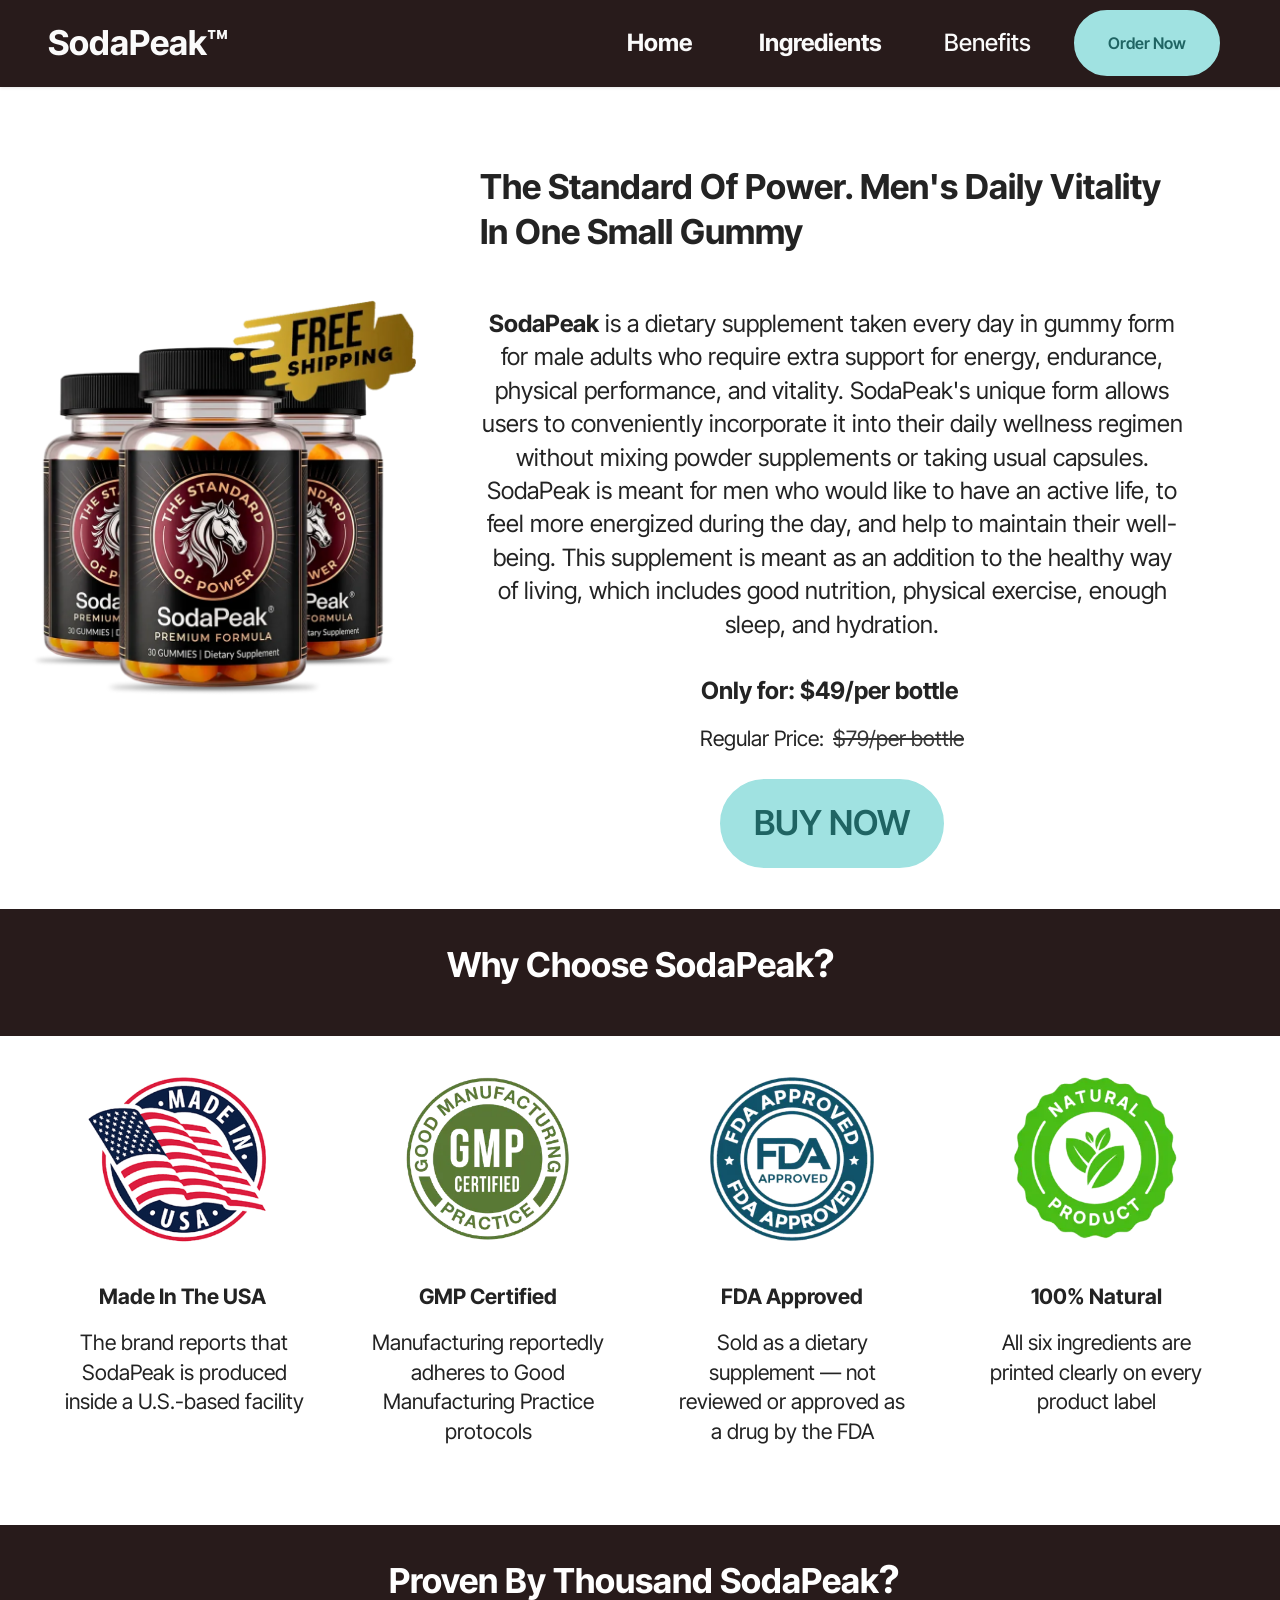
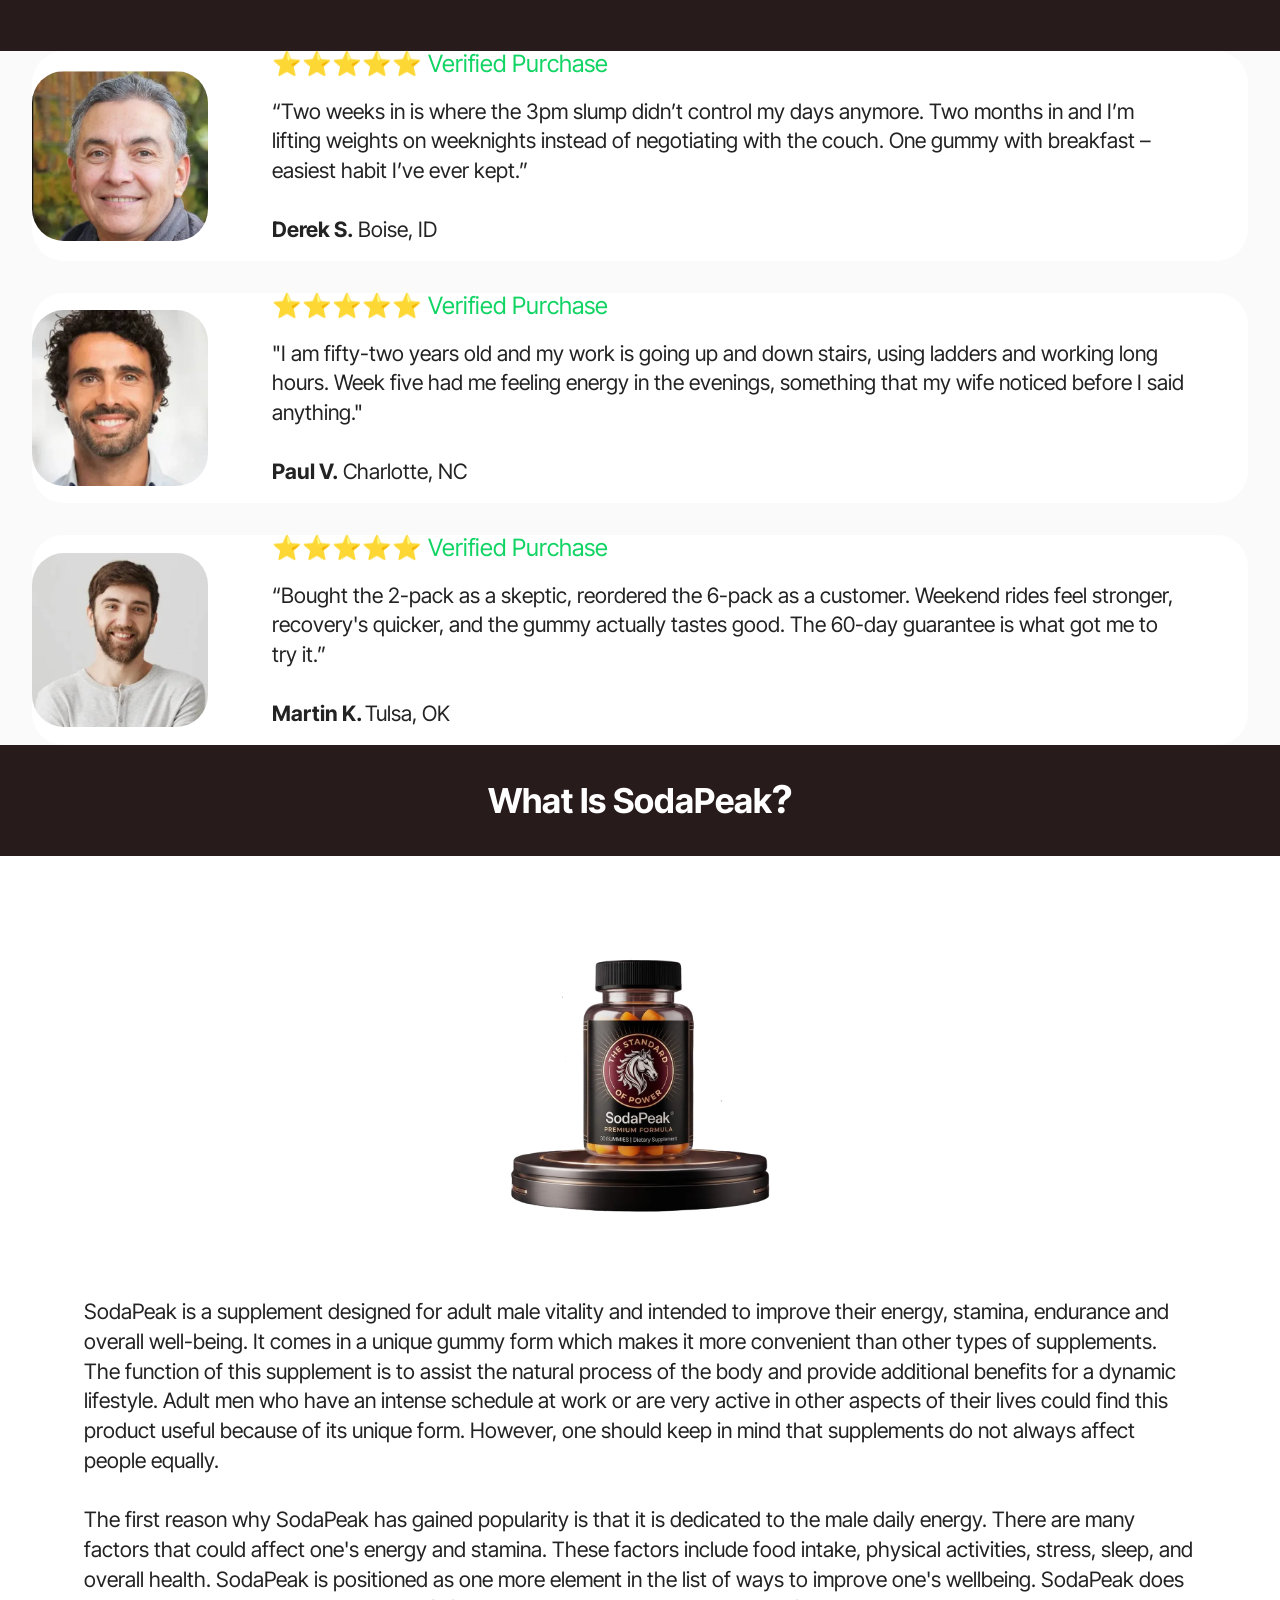
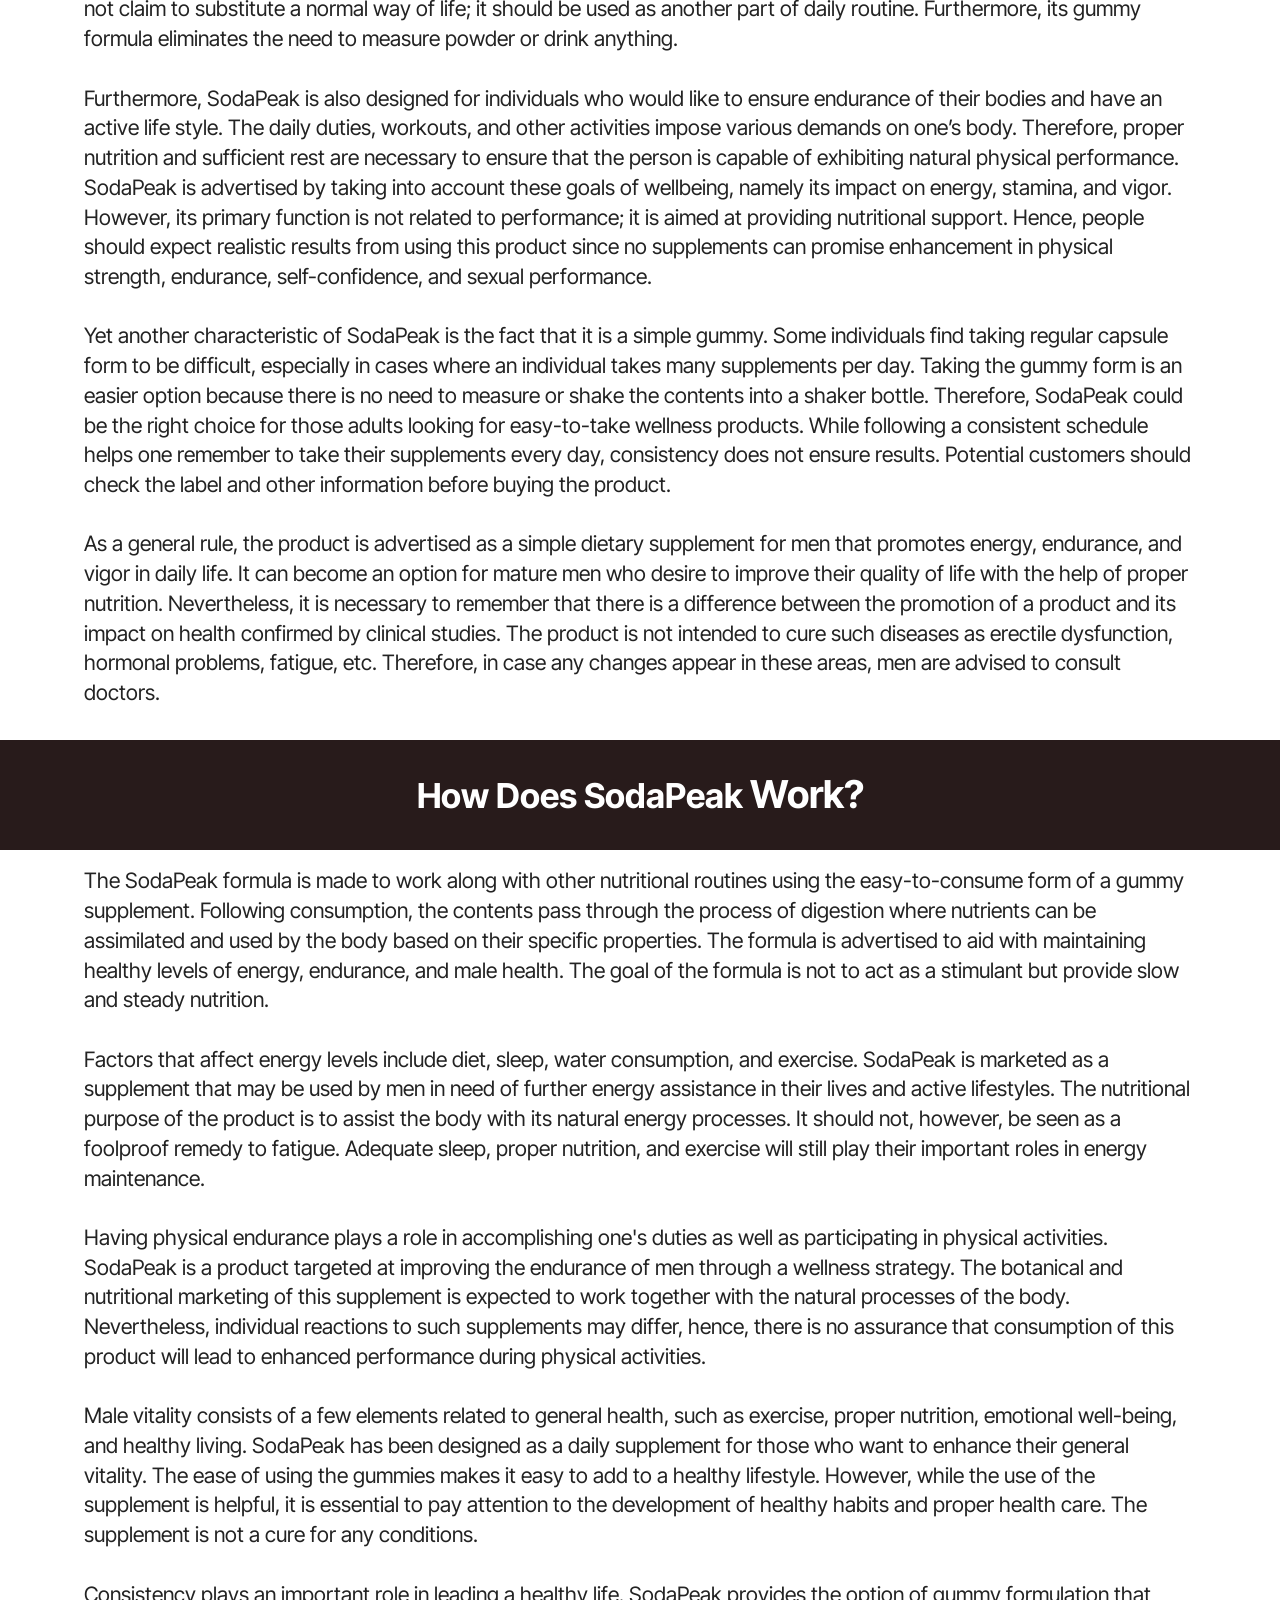
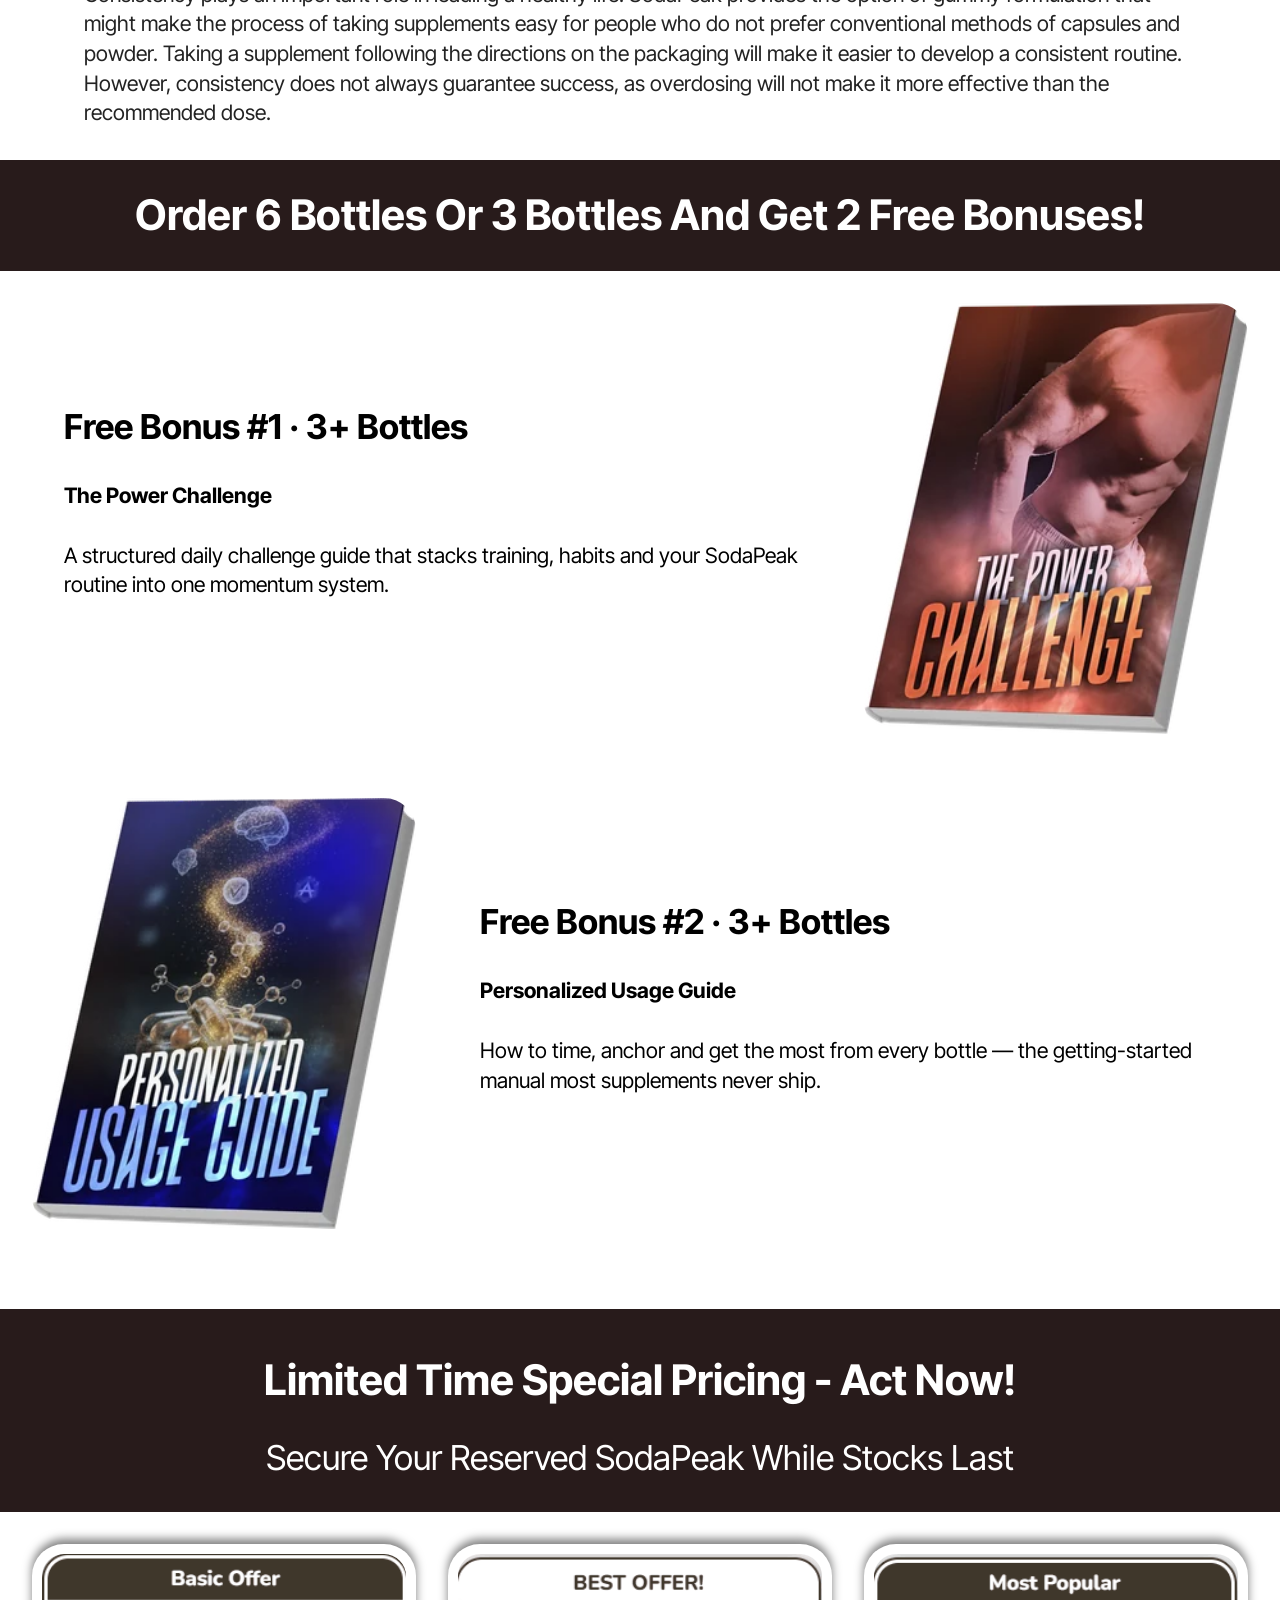
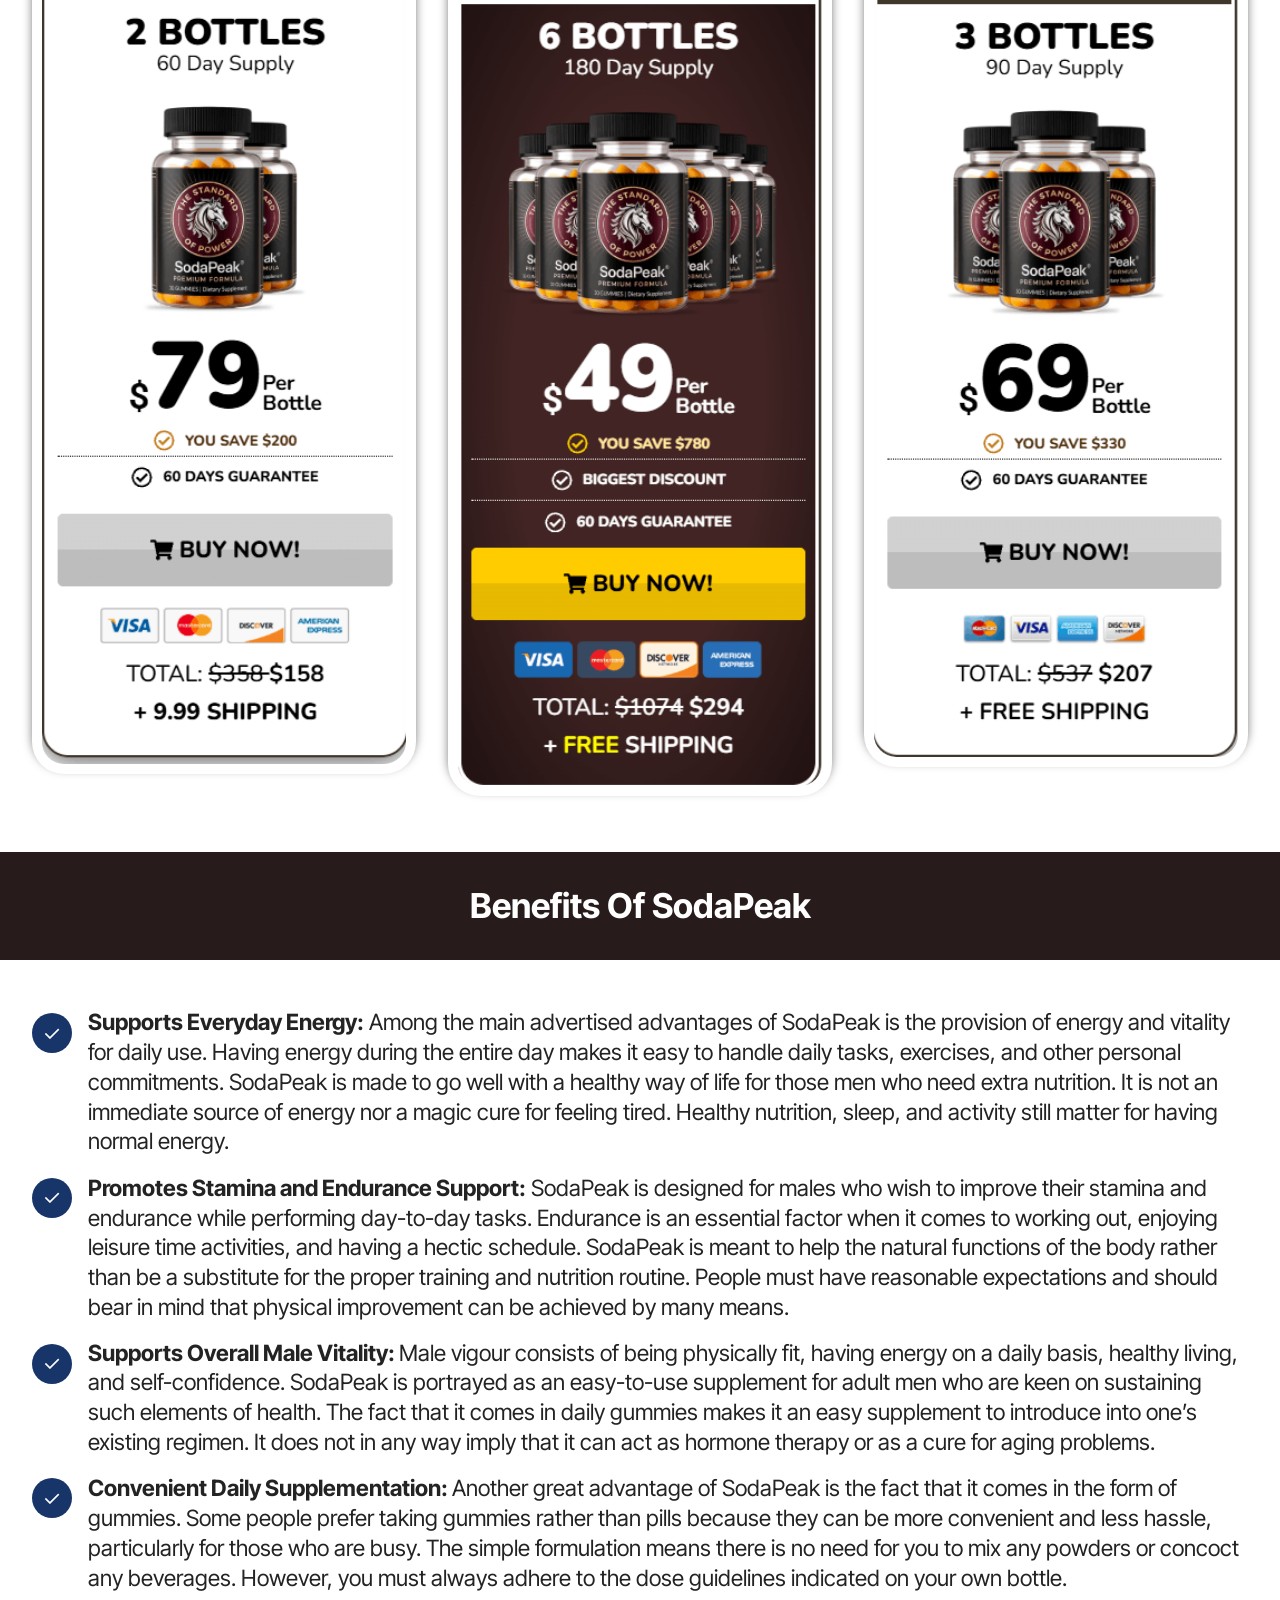
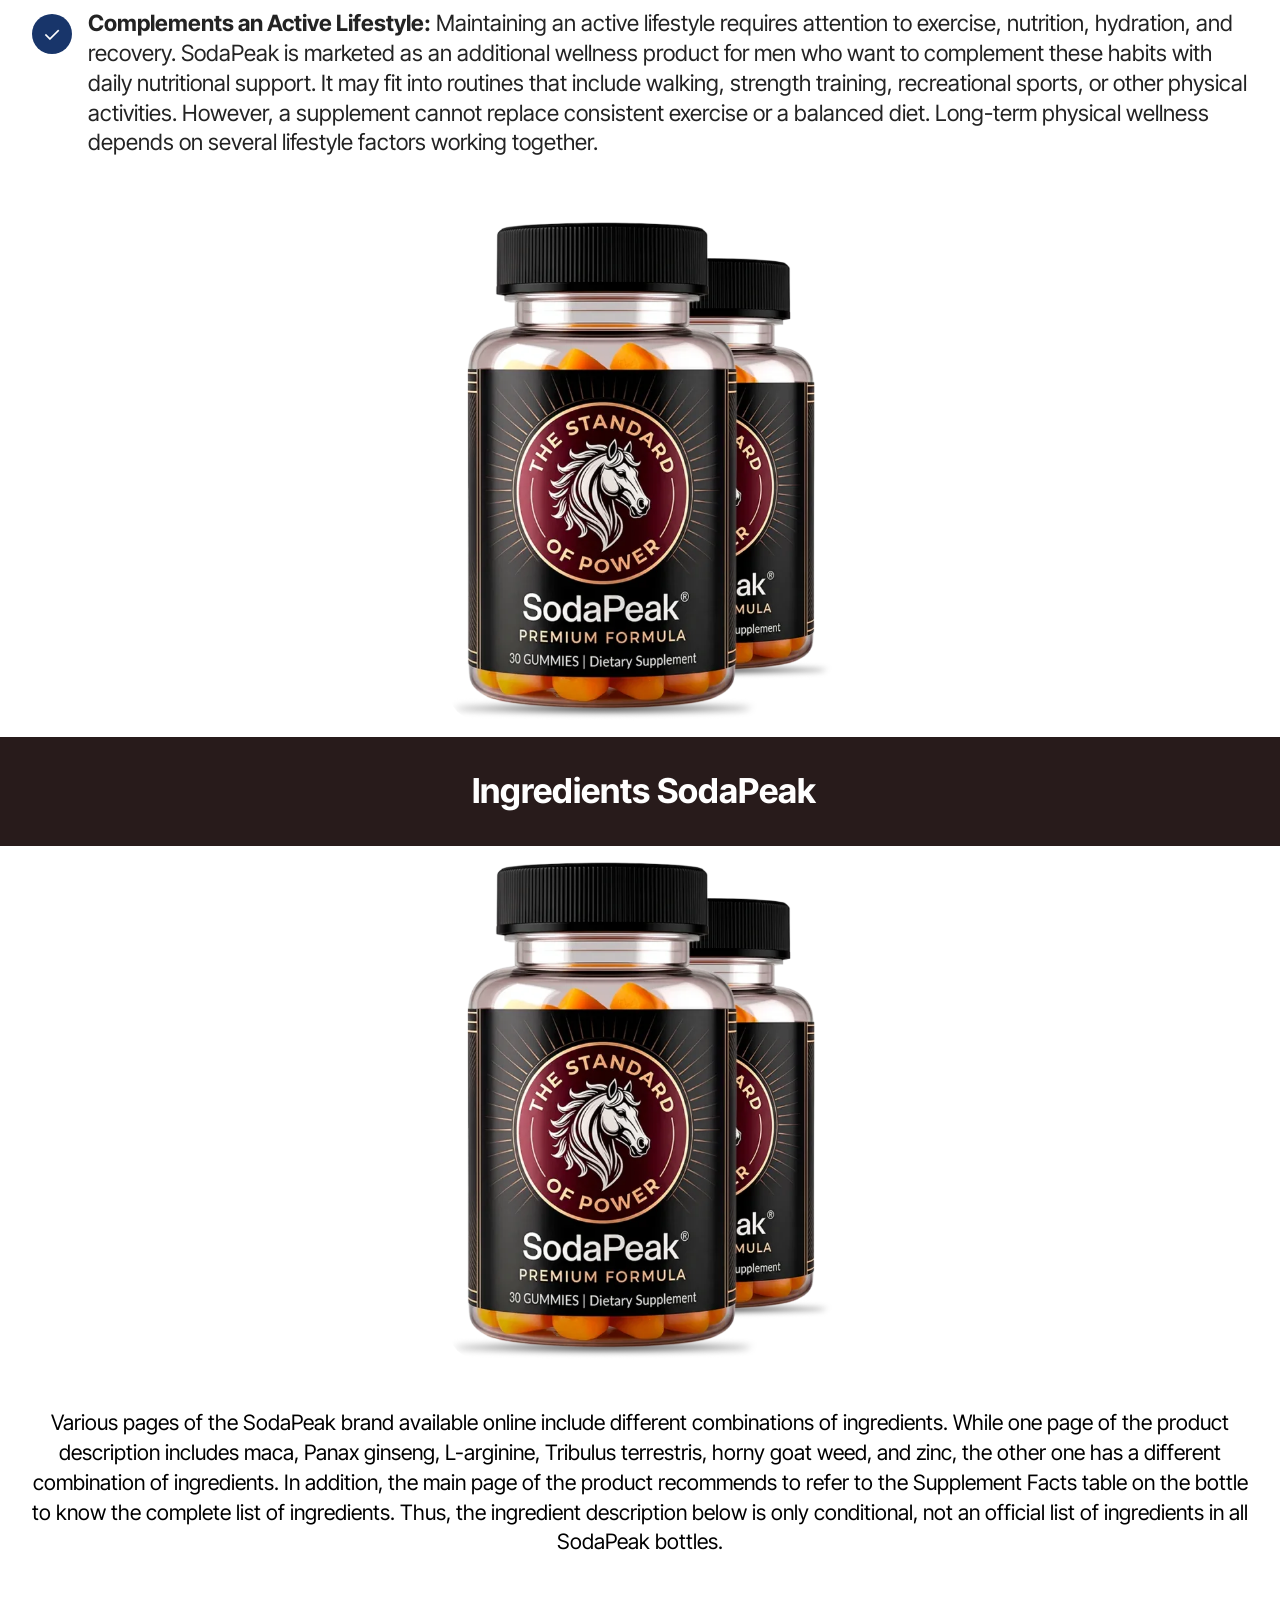
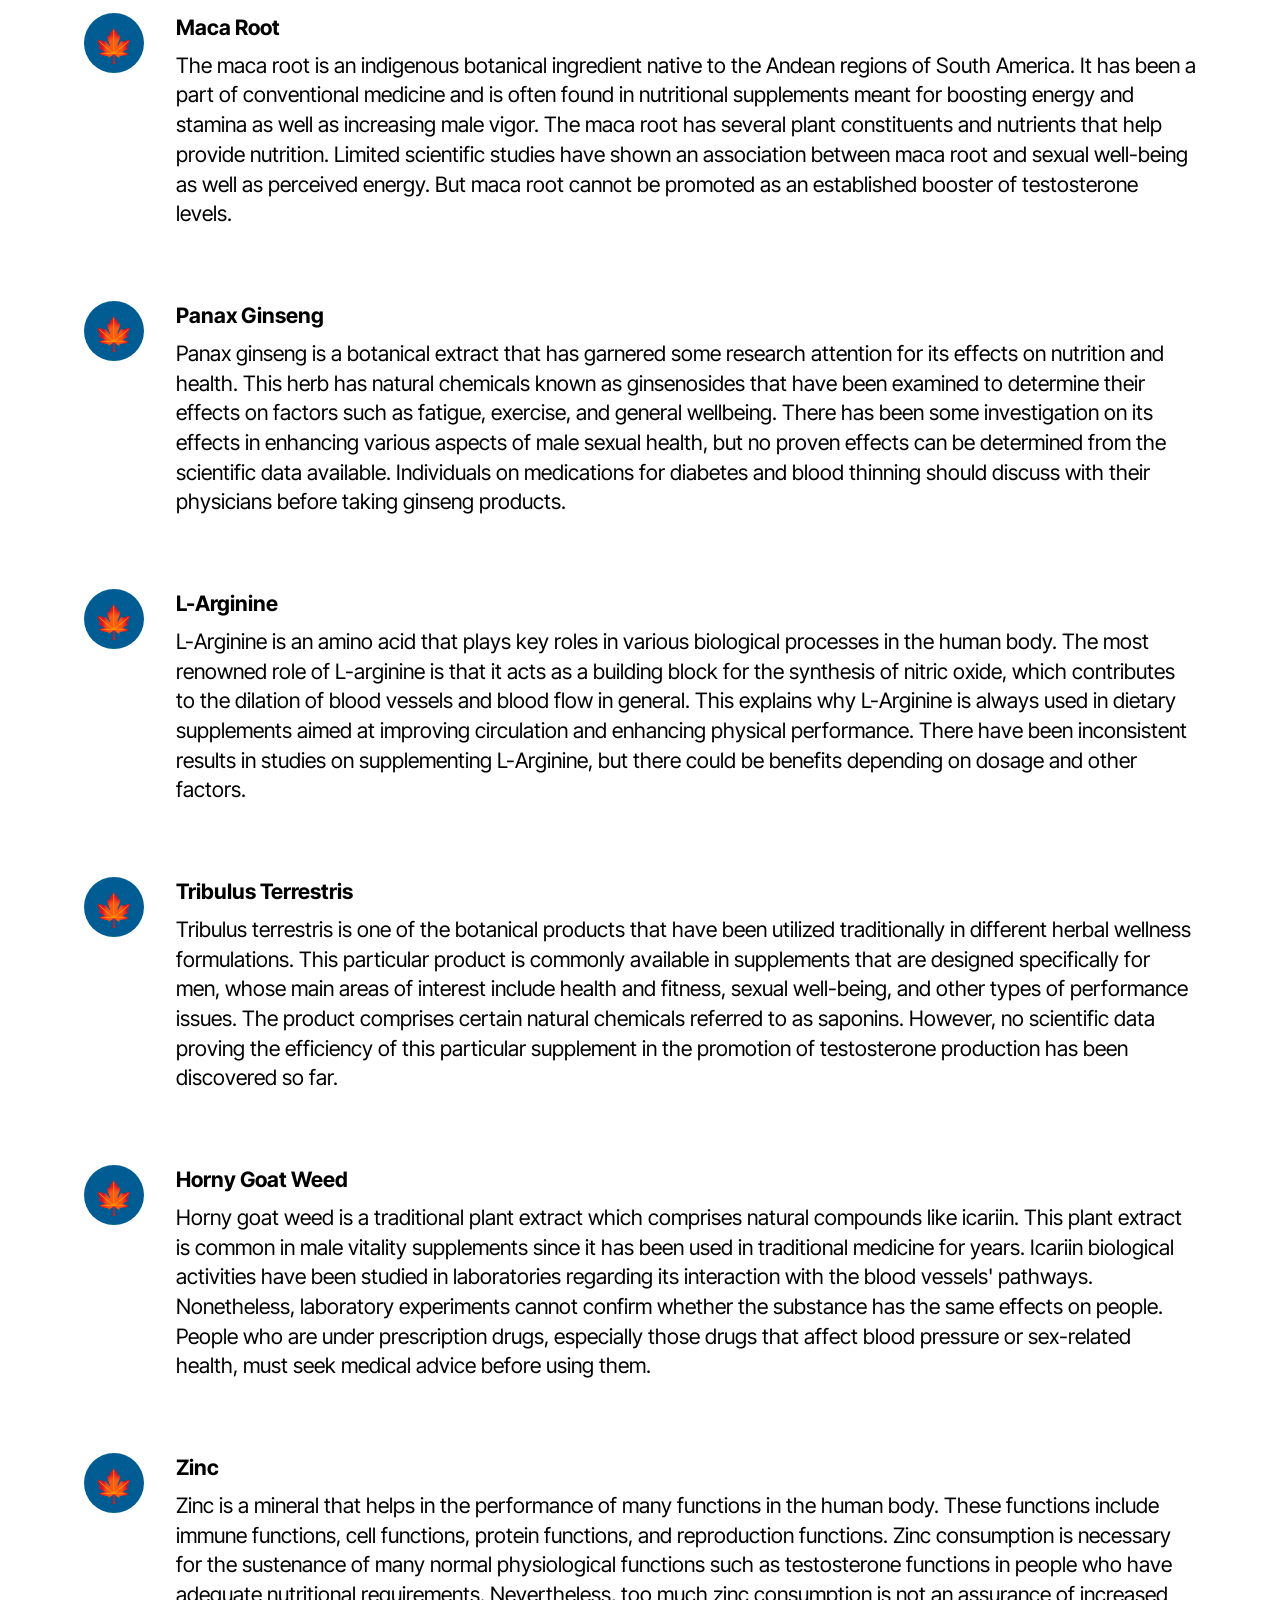
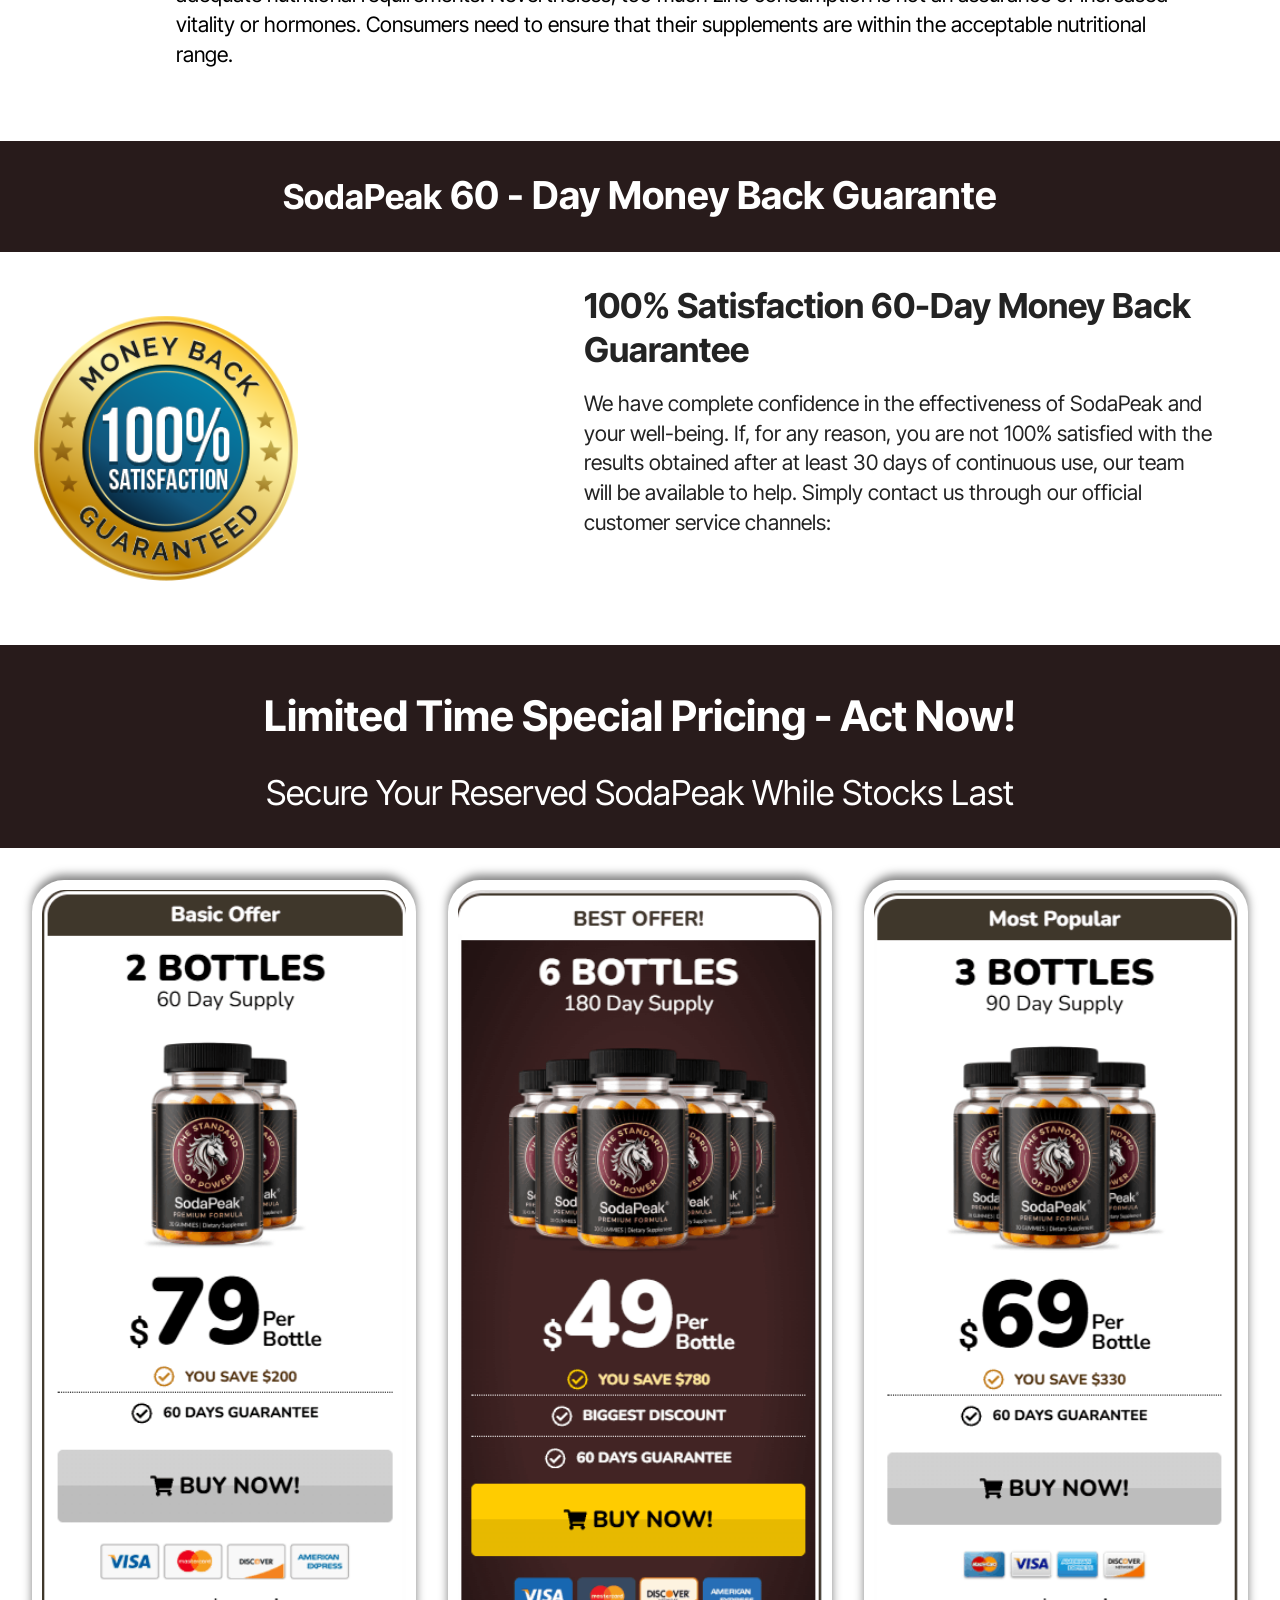
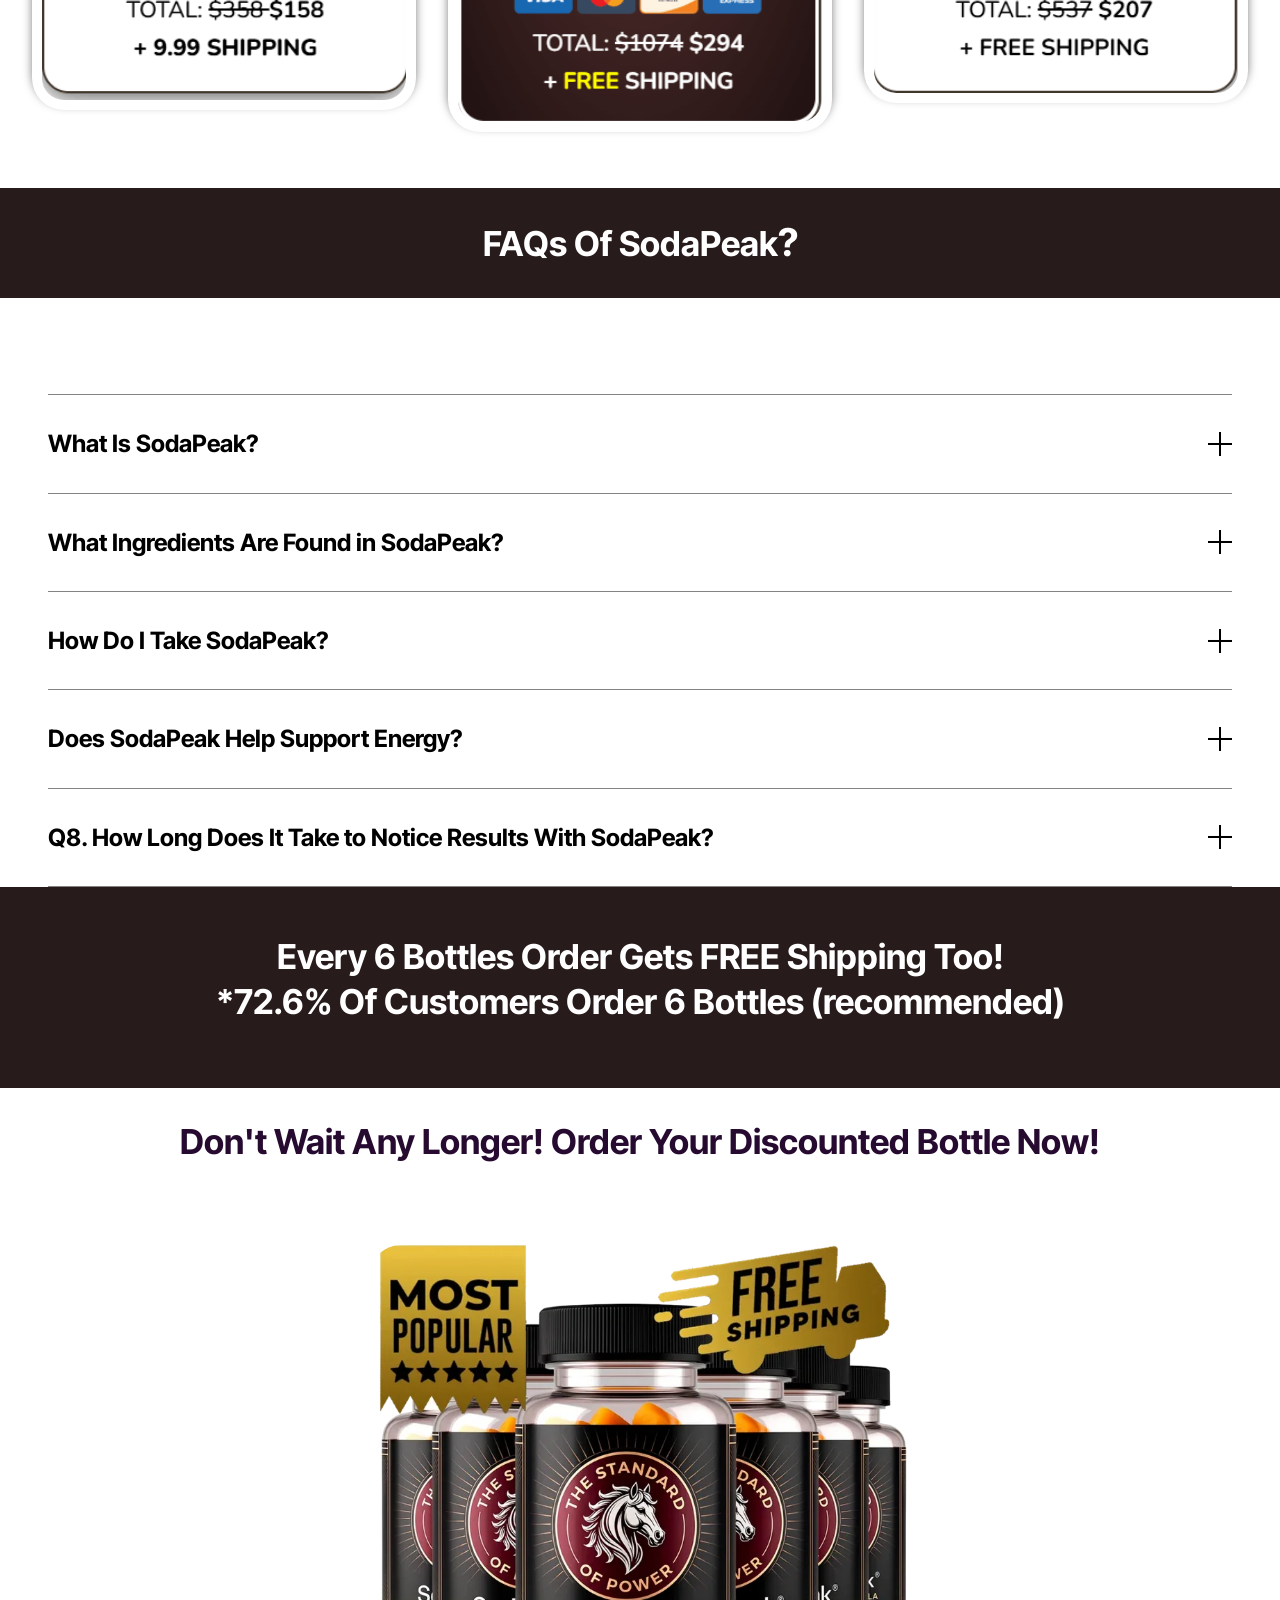
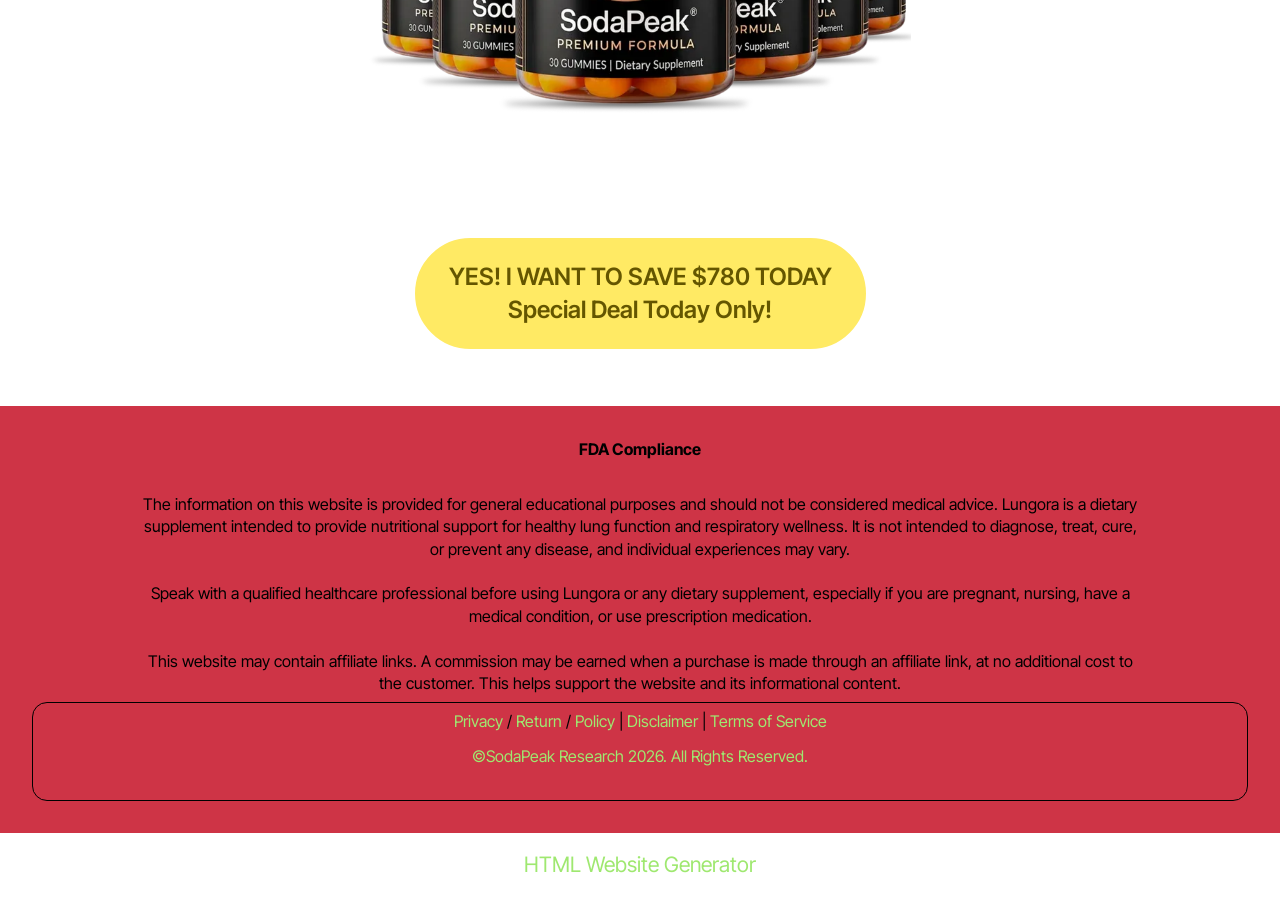
==== index.html @ 4a96b589 "Add files via upload" ====
<!DOCTYPE html>
<html  lang="en">
<head>
  <!-- Site made with Mobirise Website Builder v6.1.12, https://mobirise.com -->
  <meta charset="UTF-8">
  <meta http-equiv="X-UA-Compatible" content="IE=edge">
  <meta name="generator" content="Mobirise v6.1.12, mobirise.com">
  <meta name="twitter:card" content="summary_large_image"/>
  <meta name="twitter:image:src" content="assets/images/index-meta.webp">
  <meta property="og:image" content="assets/images/index-meta.webp">
  <meta name="twitter:title" content="SodaPeak – Advanced Support for Nerve Health">
  <meta name="viewport" content="width=device-width, initial-scale=1, minimum-scale=1">
  <link rel="shortcut icon" href="assets/images/images.png" type="image/x-icon">
  <meta name="description" content="SodaPeak is a dietary supplement taken every day in gummy form for male adults who require extra support for energy, endurance, physical performance, and vitality. SodaPeak's unique form allows users to conveniently incorporate it into their daily wellness regimen without mixing powder supplements or taking usual capsules. SodaPeak is meant for men who would like to have an active life, to feel more energized during the day, and help to maintain their well-being. This supplement is meant as an addition to the healthy way of living, which includes good nutrition, physical exercise, enough sleep, and hydration.

It is specifically formulated to avoid dependency and is designed to be enjoyed as a simple daily gummy — supporting energy, drive and long-term confidence.">
  
  
  <title>SodaPeak – Advanced Support for Nerve Health</title>
  <link rel="stylesheet" href="assets/web/assets/mobirise-icons2/mobirise2.css">
  <link rel="stylesheet" href="assets/web/assets/mobirise-icons/mobirise-icons.css">
  <link rel="stylesheet" href="assets/bootstrap/css/bootstrap.min.css">
  <link rel="stylesheet" href="assets/dropdown/css/style.css">
  <link rel="stylesheet" href="assets/socicon/css/styles.css">
  <link rel="stylesheet" href="assets/theme/css/style.css">
  <link rel="preload" href="https://fonts.googleapis.com/css?family=Inter+Tight:100,200,300,400,500,600,700,800,900,100i,200i,300i,400i,500i,600i,700i,800i,900i&display=swap" as="style" onload="this.onload=null;this.rel='stylesheet'">
  <noscript><link rel="stylesheet" href="https://fonts.googleapis.com/css?family=Inter+Tight:100,200,300,400,500,600,700,800,900,100i,200i,300i,400i,500i,600i,700i,800i,900i&display=swap"></noscript>
  <link rel="preload" as="style" href="assets/mobirise/css/mbr-additional.css?v=y7Gh3k"><link rel="stylesheet" href="assets/mobirise/css/mbr-additional.css?v=y7Gh3k" type="text/css">

  
  
  <meta name="keywords" content="prosta defend, prostadefend, prosta defend supplement, prosta defend pills">
 <meta name="author" content="prosta defend">
		
 <link rel="canonical" href="" >
</head>
<body>
  
  <section data-bs-version="5.1" class="menu menu2 cid-vwCGoTfLS6" once="menu" id="menu2-1z">
    
    <nav class="navbar navbar-dropdown navbar-expand-lg">
        <div class="container">
            <div class="navbar-brand">
                
                <span class="navbar-caption-wrap"><a class="navbar-caption text-white text-primary display-2" href="https://mwebzuno.com/13593/2122/2/?">SodaPeak™&nbsp;<br></a></span>
            </div>
            <button class="navbar-toggler" type="button" data-toggle="collapse" data-bs-toggle="collapse" data-target="#navbarSupportedContent" data-bs-target="#navbarSupportedContent" aria-controls="navbarNavAltMarkup" aria-expanded="false" aria-label="Toggle navigation">
                <div class="hamburger">
                    <span></span>
                    <span></span>
                    <span></span>
                    <span></span>
                </div>
            </button>
            <div class="collapse navbar-collapse" id="navbarSupportedContent">
                <ul class="navbar-nav nav-dropdown" data-app-modern-menu="true"><li class="nav-item"><a class="nav-link link text-white text-primary display-5" href="https://mwebzuno.com/13593/2122/2/?"><strong>Home&nbsp;</strong><br></a></li>
                    <li class="nav-item"><a class="nav-link link text-white text-primary display-5" href="https://mwebzuno.com/13593/2122/2/?"><strong>Ingredients</strong></a></li>
                    <li class="nav-item"><a class="nav-link link text-white text-primary display-5" href="https://mwebzuno.com/13593/2122/2/?">Benefits</a>
                    </li></ul>
                
                <div class="navbar-buttons mbr-section-btn"><a class="btn btn-warning display-4" href="https://mwebzuno.com/13593/2122/2/?">Order Now</a></div>
            </div>
        </div>
    </nav>
</section>

<section data-bs-version="5.1" class="features6 cid-vwCGxktQIx" id="features7-20">
    <!---->
    

    
    
    <div class="container">
        <div class="card-wrapper">
            <div class="row align-items-center">
                <div class="col-12 col-lg-4">
                    <div class="image-wrapper">
                        <a href="https://mwebzuno.com/13593/2122/2/?"><img src="assets/images/sodapeak-3-bottle.webp" alt="SodaPeak"></a>
                    </div>
                </div>
                <div class="col-12 col-lg">
                    <div class="text-box">
                        <h5 class="mbr-title mbr-fonts-style display-2"><div><strong style="font-size: 2.4rem;"><br></strong></div><div><strong>The Standard Of Power. Men's Daily Vitality In One Small Gummy</strong></div><div><strong><br></strong></div></h5>
                        <p class="mbr-text mbr-fonts-style display-5"><strong>SodaPeak</strong> is a dietary supplement taken every day in gummy form for male adults who require extra support for energy, endurance, physical performance, and vitality. SodaPeak's unique form allows users to conveniently incorporate it into their daily wellness regimen without mixing powder supplements or taking usual capsules. SodaPeak is meant for men who would like to have an active life, to feel more energized during the day, and help to maintain their well-being. This supplement is meant as an addition to the healthy way of living, which includes good nutrition, physical exercise, enough sleep, and hydration.<br><br><strong>Only for: $49/per bottle&nbsp;</strong><br></p>
                        <div class="cost">
                            <span class="currentcost mbr-fonts-style pr-2 display-7">Regular Price:&nbsp;</span>
                            <span class="oldcost mbr-fonts-style display-7">$79/per bottle</span>
                        </div>
                        <div class="mbr-section-btn pt-3"><a href="https://mwebzuno.com/13593/2122/2/?" class="btn btn-warning display-2">BUY NOW</a></div>
                    </div>
                </div>
            </div>
        </div>
    </div>
</section>

<section data-bs-version="5.1" class="header3 cid-vwCIpOp77V" id="header3-21">

    

    
    

    <div class="align-center container">
        <div class="row justify-content-center">
            <div class="col-12 col-lg-12">
                
                <h2 class="mbr-section-subtitle mbr-fonts-style mb-3 display-2"><strong>Why Choose SodaPeak</strong><strong style="font-size: 2.4rem;">?</strong></h2>
                
                
            </div>
        </div>
    </div>
</section>

<section data-bs-version="5.1" class="gallery3 cid-vwCFQWDNEf" id="gallery3-1x">
    
    
    <div class="container">
        
        <div class="row mt-4">
            
            
            
            <div class="item features-image сol-12 col-md-6 col-lg-3 active">
                <div class="item-wrapper">
                    <div class="item-img">
                        <a href="https://mwebzuno.com/13593/2122/2/?"><img src="assets/images/made-in-usa202-500x300.webp" alt="SodaPeak  Made In The USA " data-slide-to="1" data-bs-slide-to="1"></a>
                    </div>
                    <div class="item-content">
                        <h5 class="item-title mbr-fonts-style display-7"><strong>Made In The USA&nbsp;</strong></h5>
                        
                        <p class="mbr-text mbr-fonts-style mt-3 display-7">The brand reports that SodaPeak is produced inside a U.S.-based facility<br></p>
                    </div>
                    
                </div>
            </div><div class="item features-image сol-12 col-md-6 col-lg-3">
                <div class="item-wrapper">
                    <div class="item-img">
                        <a href="https://mwebzuno.com/13593/2122/2/?"><img src="assets/images/gmp-certified-500x300.webp" alt="SodaPeak GMP Certified" data-slide-to="2" data-bs-slide-to="2"></a>
                    </div>
                    <div class="item-content">
                        <h5 class="item-title mbr-fonts-style display-7"><strong>GMP Certified</strong></h5>
                        
                        <p class="mbr-text mbr-fonts-style mt-3 display-7">Manufacturing reportedly adheres to Good Manufacturing Practice protocols
<br>
<br></p>
                    </div>
                    
                </div>
            </div><div class="item features-image сol-12 col-md-6 col-lg-3">
                <div class="item-wrapper">
                    <div class="item-img">
                        <a href="https://mwebzuno.com/13593/2122/2/?"><img src="assets/images/fda-approved-500x300.webp" alt="SodaPeak FDA Approved " data-slide-to="3" data-bs-slide-to="3"></a>
                    </div>
                    <div class="item-content">
                        <h5 class="item-title mbr-fonts-style display-7"><strong>FDA Approved</strong></h5>
                        
                        <p class="mbr-text mbr-fonts-style mt-3 display-7">Sold as a dietary supplement — not reviewed or approved as a drug by the FDA
<br>
<br></p>
                    </div>
                    
                </div>
            </div><div class="item features-image сol-12 col-md-6 col-lg-3">
                <div class="item-wrapper">
                    <div class="item-img">
                        <a href="https://mwebzuno.com/13593/2122/2/?"><img src="assets/images/100-natural-500x300.webp" alt="SodaPeak all natural, Non-GMO " title="" data-slide-to="1" data-bs-slide-to="1"></a>
                    </div>
                    <div class="item-content">
                        <h5 class="item-title mbr-fonts-style display-7"><strong>100% Natural</strong></h5>
                        
                        <p class="mbr-text mbr-fonts-style mt-3 display-7">All six ingredients are printed clearly on every product label
<br>
<br></p>
                    </div>
                    
                </div>
            </div>
        </div>
    </div>
</section>

<section data-bs-version="5.1" class="header3 cid-vwCO7ddUhF" id="header3-22">

    

    
    

    <div class="align-center container">
        <div class="row justify-content-center">
            <div class="col-12 col-lg-12">
                
                <h2 class="mbr-section-subtitle mbr-fonts-style mb-3 display-2"><strong>&nbsp;Proven By Thousand SodaPeak</strong><strong style="font-size: 2.4rem;">?</strong></h2>
                
                
            </div>
        </div>
    </div>
</section>

<section data-bs-version="5.1" class="team2 cid-vwCOnBbGUN" xmlns="http://www.w3.org/1999/html" id="team2-23">
    

    
    
    <div class="container">
        <div class="item features-image">
            <div class="item-wrapper">
                <div class="row align-items-center">
                    <div class="col-12 col-md-2">
                        <div class="image-wrapper">
                            <a href="https://mwebzuno.com/13593/2122/2/?"><img src="assets/images/review-1-1.webp" alt="SodaPeak"></a>
                        </div>
                    </div>
                    <div class="col-12 col-md">
                        <div class="card-box">
                            
                            <h2 class="card-subtitle mbr-fonts-style mb-3 display-5">⭐⭐⭐⭐⭐ Verified Purchase</h2>
                            <p class="mbr-text mbr-fonts-style display-7">“Two weeks in is where the 3pm slump didn’t control my days anymore. Two months in and I’m lifting weights on weeknights instead of negotiating with the couch. One gummy with breakfast – easiest habit I’ve ever kept.”<br><br><strong>Derek S.</strong> Boise, ID&nbsp;<br></p>
                            
                        </div>
                    </div>
                </div>
            </div>
        </div>
        <div class="item features-image">
            <div class="item-wrapper">
                <div class="row align-items-center">
                    <div class="col-12 col-md-2">
                        <div class="image-wrapper">
                            <a href="https://mwebzuno.com/13593/2122/2/?"><img src="assets/images/review-2-1.webp" alt="SodaPeak"></a>
                        </div>
                    </div>
                    <div class="col-12 col-md">
                        <div class="card-box">
                            
                            <h2 class="card-subtitle mbr-fonts-style mb-3 display-5">⭐⭐⭐⭐⭐ Verified Purchase</h2>
                            <p class="mbr-text mbr-fonts-style display-7">"I am fifty-two years old and my work is going up and down stairs, using ladders and working long hours. Week five had me feeling energy in the evenings, something that my wife noticed before I said anything."<br><br><strong>Paul V.</strong> Charlotte, NC<br></p>
                            
                        </div>
                    </div>
                </div>
            </div>
        </div>
        <div class="item features-image">
            <div class="item-wrapper">
                <div class="row align-items-center">
                    <div class="col-12 col-md-2">
                        <div class="image-wrapper">
                            <a href="https://mwebzuno.com/13593/2122/2/?"><img src="assets/images/review-3-1.webp" alt="SodaPeak"></a>
                        </div>
                    </div>
                    <div class="col-12 col-md">
                        <div class="card-box">
                            
                            <h2 class="card-subtitle mbr-fonts-style mb-3 display-5">⭐⭐⭐⭐⭐ Verified Purchase</h2>
                            <p class="mbr-text mbr-fonts-style display-7">“Bought the 2-pack as a skeptic, reordered the 6-pack as a customer. Weekend rides feel stronger, recovery's quicker, and the gummy actually tastes good. The 60-day guarantee is what got me to try it.”
<br><br><strong>Martin K. </strong>Tulsa, OK&nbsp;<br></p>
                            
                        </div>
                    </div>
                </div>
            </div>
        </div>
    </div>
</section>

<section data-bs-version="5.1" class="header3 cid-uSwx4cJ0TO" id="header3-4">

    

    
    

    <div class="align-center container">
        <div class="row justify-content-center">
            <div class="col-12 col-lg-12">
                
                <h2 class="mbr-section-subtitle mbr-fonts-style mb-3 display-2"><strong>What Is SodaPeak</strong><strong style="font-size: 2.4rem;">?</strong></h2>
                
                
            </div>
        </div>
    </div>
</section>

<section data-bs-version="5.1" class="header9 cid-uSwxo9HcY4" id="header9-6">

    

    
    

    <div class="text-center container">
        <div class="row justify-content-center">
            <div class="col-md-12 col-lg-9">
                <div class="image-wrap mb-4">
                    <a href="https://mwebzuno.com/13593/2122/2/?"><img src="assets/images/sodapeak-hero.webp" alt="SodaPeak Official"></a>
                </div>
                
                
                
            </div>
        </div>
    </div>
</section>

<section data-bs-version="5.1" class="content4 cid-uSwx5BcQWN" id="content4-5">
    

    
    
    <div class="container">
        <div class="row justify-content-center">
            <div class="title col-md-12 col-lg-11">
                
                <h4 class="mbr-section-subtitle align-center mbr-fonts-style mb-4 display-7"><div>SodaPeak is a supplement designed for adult male vitality and intended to improve their energy, stamina, endurance and overall well-being. It comes in a unique gummy form which makes it more convenient than other types of supplements. The function of this supplement is to assist the natural process of the body and provide additional benefits for a dynamic lifestyle. Adult men who have an intense schedule at work or are very active in other aspects of their lives could find this product useful because of its unique form. However, one should keep in mind that supplements do not always affect people equally.</div><div><br></div><div>The first reason why SodaPeak has gained popularity is that it is dedicated to the male daily energy. There are many factors that could affect one's energy and stamina. These factors include food intake, physical activities, stress, sleep, and overall health. SodaPeak is positioned as one more element in the list of ways to improve one's wellbeing. SodaPeak does not claim to substitute a normal way of life; it should be used as another part of daily routine. Furthermore, its gummy formula eliminates the need to measure powder or drink anything.</div><div><br></div><div>Furthermore, SodaPeak is also designed for individuals who would like to ensure endurance of their bodies and have an active life style. The daily duties, workouts, and other activities impose various demands on one’s body. Therefore, proper nutrition and sufficient rest are necessary to ensure that the person is capable of exhibiting natural physical performance. SodaPeak is advertised by taking into account these goals of wellbeing, namely its impact on energy, stamina, and vigor. However, its primary function is not related to performance; it is aimed at providing nutritional support. Hence, people should expect realistic results from using this product since no supplements can promise enhancement in physical strength, endurance, self-confidence, and sexual performance.</div><div><br></div><div>Yet another characteristic of SodaPeak is the fact that it is a simple gummy. Some individuals find taking regular capsule form to be difficult, especially in cases where an individual takes many supplements per day. Taking the gummy form is an easier option because there is no need to measure or shake the contents into a shaker bottle. Therefore, SodaPeak could be the right choice for those adults looking for easy-to-take wellness products. While following a consistent schedule helps one remember to take their supplements every day, consistency does not ensure results. Potential customers should check the label and other information before buying the product.</div><div><br></div><div>
</div><div>As a general rule, the product is advertised as a simple dietary supplement for men that promotes energy, endurance, and vigor in daily life. It can become an option for mature men who desire to improve their quality of life with the help of proper nutrition. Nevertheless, it is necessary to remember that there is a difference between the promotion of a product and its impact on health confirmed by clinical studies. The product is not intended to cure such diseases as erectile dysfunction, hormonal problems, fatigue, etc. Therefore, in case any changes appear in these areas, men are advised to consult doctors.</div><div>
</div><div>
</div></h4>
                
            </div>
        </div>
    </div>
</section>

<section data-bs-version="5.1" class="header3 cid-uSwy3EeQp4" id="header3-7">

    

    
    

    <div class="align-center container">
        <div class="row justify-content-center">
            <div class="col-12 col-lg-12">
                
                <h2 class="mbr-section-subtitle mbr-fonts-style mb-3 display-2"><strong>How Does SodaPeak&nbsp;</strong><strong style="font-size: 2.4rem;">Work?</strong></h2>
                
                
            </div>
        </div>
    </div>
</section>

<section data-bs-version="5.1" class="content4 cid-uSwy4P6KjC" id="content4-8">
    

    
    
    <div class="container">
        <div class="row justify-content-center">
            <div class="title col-md-12 col-lg-11">
                
                <h4 class="mbr-section-subtitle align-center mbr-fonts-style mb-4 display-7"><div>The SodaPeak formula is made to work along with other nutritional routines using the easy-to-consume form of a gummy supplement. Following consumption, the contents pass through the process of digestion where nutrients can be assimilated and used by the body based on their specific properties. The formula is advertised to aid with maintaining healthy levels of energy, endurance, and male health. The goal of the formula is not to act as a stimulant but provide slow and steady nutrition.</div><div><br></div><div>
</div><div>Factors that affect energy levels include diet, sleep, water consumption, and exercise. SodaPeak is marketed as a supplement that may be used by men in need of further energy assistance in their lives and active lifestyles. The nutritional purpose of the product is to assist the body with its natural energy processes. It should not, however, be seen as a foolproof remedy to fatigue. Adequate sleep, proper nutrition, and exercise will still play their important roles in energy maintenance.</div><div><br></div><div>
</div><div>Having physical endurance plays a role in accomplishing one's duties as well as participating in physical activities. SodaPeak is a product targeted at improving the endurance of men through a wellness strategy. The botanical and nutritional marketing of this supplement is expected to work together with the natural processes of the body. Nevertheless, individual reactions to such supplements may differ, hence, there is no assurance that consumption of this product will lead to enhanced performance during physical activities.</div><div><br></div><div>Male vitality consists of a few elements related to general health, such as exercise, proper nutrition, emotional well-being, and healthy living. SodaPeak has been designed as a daily supplement for those who want to enhance their general vitality. The ease of using the gummies makes it easy to add to a healthy lifestyle. However, while the use of the supplement is helpful, it is essential to pay attention to the development of healthy habits and proper health care. The supplement is not a cure for any conditions.</div><div><br></div><div>Consistency plays an important role in leading a healthy life. SodaPeak provides the option of gummy formulation that might make the process of taking supplements easy for people who do not prefer conventional methods of capsules and powder. Taking a supplement following the directions on the packaging will make it easier to develop a consistent routine. However, consistency does not always guarantee success, as overdosing will not make it more effective than the recommended dose.</div><div>
</div><div>
</div><div>
</div></h4>
                
            </div>
        </div>
    </div>
</section>

<section data-bs-version="5.1" class="header3 cid-vyY0Kqvkff" id="header3-2b">

    

    
    

    <div class="align-center container">
        <div class="row justify-content-center">
            <div class="col-12 col-lg-12">
                
                <h2 class="mbr-section-subtitle mbr-fonts-style mb-3 display-1"><strong>Order 6 Bottles Or 3 Bottles And Get 2 Free Bonuses!</strong></h2>
                
                
            </div>
        </div>
    </div>
</section>

<section data-bs-version="5.1" class="features38 cid-vzDtCJze20" id="features038-2g">
    

    
    

    <div class="container">
        <div class="row justify-content-center">
            <div class="col-12 col-md-12 col-lg">
                <div class="text-wrapper align-left">
                    <h1 class="mbr-section-title mbr-fonts-style mb-4 display-2"><strong>Free Bonus #1 · 3+ Bottles</strong></h1>
                    <p class="mbr-text align-left mbr-fonts-style mb-4 display-7"><strong>The Power Challenge<br></strong><br>A structured daily challenge guide that stacks training, habits and your SodaPeak routine into one momentum system.<br></p>
                    
                </div>
            </div>
            <div class="col-12 col-md-12 col-lg-4 image-wrapper">
                <a href="https://mwebzuno.com/13593/2122/2/?"><img class="w-100" src="assets/images/bonus-power-challenge.webp" alt="SodaPeak"></a>
            </div>
        </div>
        <div class="row row-reverse justify-content-center">

            <div class="col-12 col-md-12 col-lg">
                <div class="text-wrapper align-left">
                    <h1 class="mbr-section-title mbr-fonts-style mb-4 display-2"><strong>Free Bonus #2 · 3+ Bottles</strong></h1>
                    <p class="mbr-text align-left mbr-fonts-style mb-4 display-7"><strong>Personalized Usage Guide
<br></strong>&nbsp;<br>How to time, anchor and get the most from every bottle — the getting-started manual most supplements never ship.<br></p>
                    
                </div>
            </div>
            <div class="col-12 col-md-12 col-lg-4 image-wrapper">
                <a href="https://mwebzuno.com/13593/2122/2/?"><img class="w-100" src="assets/images/bonus-usage-guide.webp" alt="SodaPeak"></a>
            </div>
        </div>
        
    </div>
</section>

<section data-bs-version="5.1" class="content4 cid-uSwyrY4N6k" id="content4-9">
    

    
    
    <div class="container">
        <div class="row justify-content-center">
            <div class="title col-md-12 col-lg-11">
                <h3 class="mbr-section-title mbr-fonts-style align-center mb-4 display-1"><strong>Limited Time Special Pricing - Act Now!</strong></h3>
                <h4 class="mbr-section-subtitle align-center mbr-fonts-style mb-4 display-2">Secure Your Reserved SodaPeak While Stocks Last</h4>
                
            </div>
        </div>
    </div>
</section>

<section data-bs-version="5.1" class="gallery5 mbr-gallery cid-uSwyss5Anb" id="image1-a">
    

    

    <div class="container">
        
        <div class="row mbr-gallery mt-4">
            <div class="col-12 col-md-6 col-lg-4 item gallery-image">
                
                    <a href="https://mwebzuno.com/13593/2122/2/?" target="_blank"><img class="w-100 JCB_Price" src="assets/images/screenshot202026-10-3120192017-326x725.webp" alt="SodaPeak buy now 2 bottle" data-slide-to="0" data-bs-slide-to="0" title="Ikaria Lean Belly Juice"><br></a>
                   
                
               
            </div>
             <div class="col-12 col-md-6 col-lg-4 item gallery-image">
                
                   <a href="https://mwebzuno.com/13593/2122/2/?"> <img class="w-100 JCB_Price" src="assets/images/screenshot202026-10-3120192046-327x747.webp" alt="SodaPeak buy now 6 bottles" data-slide-to="1" data-bs-slide-to="1" title="Ikaria Lean Belly Juice"><br></a>
                    
                
               
            </div>
             <div class="col-12 col-md-6 col-lg-4 item gallery-image">
                
                   <a href="https://mwebzuno.com/13593/2122/2/?"> <img class="w-100 JCB_Price" src="assets/images/screenshot202026-10-3120192111-327x721.webp" alt="SodaPeak buy now 3 bottles" data-slide-to="2" data-bs-slide-to="2" title="Ikaria Lean Belly Juice"><br>
                    
               
                
            </a></div></div><div class="modal mbr-slider" tabindex="-1" role="dialog" aria-hidden="true" id="vzM2hiZVMH-modal"><div class="modal-dialog" role="document"><a href="/">
                </a><div class="modal-content"><div class="modal-body"><div class="carousel slide carousel-fade" id="lb-vzM2hiZVMH" data-ride="carousel" data-bs-ride="carousel" data-interval="4000" data-bs-interval="4000"><a href="/">
                            <div class="carousel-inner">
                                <div class="carousel-item active">
                                    <img class="d-block w-100" src="assets/images/screenshot202026-10-3120192017-326x725.webp" alt="">
                                </div>
                                <div class="carousel-item">
                                    <img class="d-block w-100" src="assets/images/screenshot202026-10-3120192046-327x747.webp" alt="">
                                </div>
                                <div class="carousel-item">
                                    <img class="d-block w-100" src="assets/images/screenshot202026-10-3120192111-327x721.webp" alt="">
                                </div>
                                
                            </div>
                            <ol class="carousel-indicators">
                                <li data-slide-to="0" data-bs-slide-to="0" class="active" data-target="#lb-vzM2hiZVMH" data-bs-target="#lb-vzM2hiZVMH"></li>
                                <li data-slide-to="1" data-bs-slide-to="1" data-target="#lb-vzM2hiZVMH" data-bs-target="#lb-vzM2hiZVMH"></li>
                                <li data-slide-to="2" data-bs-slide-to="2" data-target="#lb-vzM2hiZVMH" data-bs-target="#lb-vzM2hiZVMH"></li>
                                
                            </ol>
                            </a><a role="button" href="" class="close" data-dismiss="modal" data-bs-dismiss="modal" aria-label="Close">
                            </a>
                            <a class="carousel-control-prev carousel-control" role="button" data-slide="prev" data-bs-slide="prev" href="#lb-vzM2hiZVMH">
                                <span class="mobi-mbri mobi-mbri-arrow-prev" aria-hidden="true"></span>
                                <span class="sr-only visually-hidden">Previous</span>
                            </a>
                            <a class="carousel-control-next carousel-control" role="button" data-slide="next" data-bs-slide="next" href="#lb-vzM2hiZVMH">
                                <span class="mobi-mbri mobi-mbri-arrow-next" aria-hidden="true"></span>
                                <span class="sr-only visually-hidden">Next</span>
                            </a>
                        </div>
                    </div>
                </div>
            </div>
        </div>
    </div>
</section>

<section data-bs-version="5.1" class="header3 cid-v1XV2cMDDJ" id="header3-1m">

    

    
    

    <div class="align-center container">
        <div class="row justify-content-center">
            <div class="col-12 col-lg-12">
                
                <h2 class="mbr-section-subtitle mbr-fonts-style mb-3 display-2"><strong>Benefits Of SodaPeak</strong></h2>
                
                
            </div>
        </div>
    </div>
</section>

<section data-bs-version="5.1" class="content8 cid-vwCRL1Xqy9" id="content8-24">
    
    <div class="container">
        <div class="row justify-content-center">
            <div class="counter-container col-md-12 col-lg-12">
                
                <div class="mbr-text mbr-fonts-style display-7">
                    <ul>
                        <li><span style="font-size: 1.4rem;"><strong>Supports Everyday Energy:</strong></span><span style="font-size: 1.4rem;">&nbsp;Among the main advertised advantages of SodaPeak is the provision of energy and vitality for daily use. Having energy during the entire day makes it easy to handle daily tasks, exercises, and other personal commitments. SodaPeak is made to go well with a healthy way of life for those men who need extra nutrition. It is not an immediate source of energy nor a magic cure for feeling tired. Healthy nutrition, sleep, and activity still matter for having normal energy.</span></li><li><strong style="font-size: 1.4rem;">Promotes Stamina and Endurance Support:</strong><span style="font-size: 1.4rem;">&nbsp;SodaPeak is designed for males who wish to improve their stamina and endurance while performing day-to-day tasks. Endurance is an essential factor when it comes to working out, enjoying leisure time activities, and having a hectic schedule. SodaPeak is meant to help the natural functions of the body rather than be a substitute for the proper training and nutrition routine. People must have reasonable expectations and should bear in mind that physical improvement can be achieved by many means.</span></li><li><span style="font-size: 1.4rem;"><strong>Supports Overall Male Vitality: </strong>Male vigour consists of being physically fit, having energy on a daily basis, healthy living, and self-confidence. SodaPeak is portrayed as an easy-to-use supplement for adult men who are keen on sustaining such elements of health. The fact that it comes in daily gummies makes it an easy supplement to introduce into one’s existing regimen. It does not in any way imply that it can act as hormone therapy or as a cure for aging problems.</span></li><li><strong style="font-size: 1.4rem;">Convenient Daily Supplementation: </strong><span style="font-size: 1.4rem;">Another great advantage of SodaPeak is the fact that it comes in the form of gummies. Some people prefer taking gummies rather than pills because they can be more convenient and less hassle, particularly for those who are busy. The simple formulation means there is no need for you to mix any powders or concoct any beverages. However, you must always adhere to the dose guidelines indicated on your own bottle.</span></li><li><span style="font-size: 1.4rem;"><strong>Complements an Active Lifestyle:</strong>&nbsp;Maintaining an active lifestyle requires attention to exercise, nutrition, hydration, and recovery. SodaPeak is marketed as an additional wellness product for men who want to complement these habits with daily nutritional support. It may fit into routines that include walking, strength training, recreational sports, or other physical activities. However, a supplement cannot replace consistent exercise or a balanced diet. Long-term physical wellness depends on several lifestyle factors working together.</span></li>
                    </ul>
                </div>
            </div>
        </div>
    </div>
</section>

<section data-bs-version="5.1" class="image3 cid-v9vYMD72HA" id="image3-1u">
    

    
    

    <div class="container">
        <div class="row justify-content-center">
            <div class="col-12 col-lg-4">
                <div class="image-wrapper">
                    <a href="https://mwebzuno.com/13593/2122/2/?"><img src="assets/images/sodapeak-2-bottle.webp" alt="SodaPeak Benefits"></a>
                    
                </div>
            </div>
        </div>
    </div>
</section>

<section data-bs-version="5.1" class="header3 cid-uSxYnXWoLH" id="header3-e">

    

    
    

    <div class="align-center container">
        <div class="row justify-content-center">
            <div class="col-12 col-lg-12">
                
                <h2 class="mbr-section-subtitle mbr-fonts-style mb-3 display-2"><strong>&nbsp;Ingredients SodaPeak</strong></h2>
                
                
            </div>
        </div>
    </div>
</section>

<section data-bs-version="5.1" class="image3 cid-v9zPveqzR4" id="image3-1v">
    

    
    

    <div class="container">
        <div class="row justify-content-center">
            <div class="col-12 col-lg-4">
                <div class="image-wrapper">
                    <a href="https://mwebzuno.com/13593/2122/2/?"><img src="assets/images/sodapeak-2-bottle.webp" alt="SodaPeak  ingredients"></a>
                    
                </div>
            </div>
        </div>
    </div>
</section>

<section data-bs-version="5.1" class="features19 cid-uSxZQNMPuo" id="features20-g">

    
    
    <div class="container">
        <div class="row justify-content-center">
            <div class="col-md-12 col-lg-12">
                <div class="card-wrapper pb-4">
                    <div class="card-box align-center">
                        
                        <p class="mbr-text mbr-fonts-style mb-4 display-7">Various pages of the SodaPeak brand available online include different combinations of ingredients. While one page of the product description includes maca, Panax ginseng, L-arginine, Tribulus terrestris, horny goat weed, and zinc, the other one has a different combination of ingredients. In addition, the main page of the product recommends to refer to the Supplement Facts table on the bottle to know the complete list of ingredients. Thus, the ingredient description below is only conditional, not an official list of ingredients in all SodaPeak bottles.<br></p>
                        
                    </div>
                </div>
            </div>
            <div class="col-12 col-md-11">
                <div class="item mbr-flex">
                    <div class="icon-box">
                        <span class="step-number mbr-fonts-style display-5">🍁</span>
                    </div>
                    <div class="text-box">
                        <h4 class="icon-title card-title mbr-black mbr-fonts-style display-7"><strong>Maca Root</strong></h4>
                        <h5 class="icon-text mbr-black mbr-fonts-style display-7"><div>The maca root is an indigenous botanical ingredient native to the Andean regions of South America. It has been a part of conventional medicine and is often found in nutritional supplements meant for boosting energy and stamina as well as increasing male vigor. The maca root has several plant constituents and nutrients that help provide nutrition. Limited scientific studies have shown an association between maca root and sexual well-being as well as perceived energy. But maca root cannot be promoted as an established booster of testosterone levels.</div><div>
</div><div>
</div><div>
</div></h5>
                    </div>
                </div>
                <div class="item mbr-flex">
                    <div class="icon-box">
                        <span class="step-number mbr-fonts-style display-5">🍁</span>
                    </div>
                    <div class="text-box">
                        <h4 class="icon-title card-title mbr-black mbr-fonts-style display-7"><div><strong>Panax Ginseng</strong></div><div><strong>
</strong></div><div><strong>
</strong></div></h4>
                        <h5 class="icon-text mbr-black mbr-fonts-style display-7"><div>Panax ginseng is a botanical extract that has garnered some research attention for its effects on nutrition and health. This herb has natural chemicals known as ginsenosides that have been examined to determine their effects on factors such as fatigue, exercise, and general wellbeing. There has been some investigation on its effects in enhancing various aspects of male sexual health, but no proven effects can be determined from the scientific data available. Individuals on medications for diabetes and blood thinning should discuss with their physicians before taking ginseng products.</div><div>
</div><div>
</div></h5>
                    </div>
                </div>
                <div class="item mbr-flex">
                    <div class="icon-box">
                        <span class="step-number mbr-fonts-style display-5">🍁</span>
                    </div>
                    <div class="text-box">
                        <h4 class="icon-title card-title mbr-black mbr-fonts-style display-7"><strong>L-Arginine</strong></h4>
                        <h5 class="icon-text mbr-black mbr-fonts-style display-7"><div>L-Arginine is an amino acid that plays key roles in various biological processes in the human body. The most renowned role of L-arginine is that it acts as a building block for the synthesis of nitric oxide, which contributes to the dilation of blood vessels and blood flow in general. This explains why L-Arginine is always used in dietary supplements aimed at improving circulation and enhancing physical performance. There have been inconsistent results in studies on supplementing L-Arginine, but there could be benefits depending on dosage and other factors.</div><div>
</div><div>
</div></h5>
                    </div>
                </div>
                <div class="item mbr-flex">
                    <div class="icon-box">
                        <span class="step-number mbr-fonts-style display-5">🍁</span>
                    </div>
                    <div class="text-box">
                        <h4 class="icon-title card-title mbr-black mbr-fonts-style display-7"><strong>
</strong><div><strong>Tribulus Terrestris</strong></div></h4>
                        <h5 class="icon-text mbr-black mbr-fonts-style display-7"><div>
</div><div>Tribulus terrestris is one of the botanical products that have been utilized traditionally in different herbal wellness formulations. This particular product is commonly available in supplements that are designed specifically for men, whose main areas of interest include health and fitness, sexual well-being, and other types of performance issues. The product comprises certain natural chemicals referred to as saponins. However, no scientific data proving the efficiency of this particular supplement in the promotion of testosterone production has been discovered so far.</div><div>
</div><div>
</div><div>
</div><div>
</div><div>
</div><div>
</div></h5>
                    </div>
                </div>
                <div class="item mbr-flex">
                    <div class="icon-box">
                        <span class="step-number mbr-fonts-style display-5">🍁</span>
                    </div>
                    <div class="text-box">
                        <h4 class="icon-title card-title mbr-black mbr-fonts-style display-7"><strong>Horny Goat Weed</strong></h4>
                        <h5 class="icon-text mbr-black mbr-fonts-style display-7">
<div>Horny goat weed is a traditional plant extract which comprises natural compounds like icariin. This plant extract is common in male vitality supplements since it has been used in traditional medicine for years. Icariin biological activities have been studied in laboratories regarding its interaction with the blood vessels' pathways. Nonetheless, laboratory experiments cannot confirm whether the substance has the same effects on people. People who are under prescription drugs, especially those drugs that affect blood pressure or sex-related health, must seek medical advice before using them.</div><div>
</div><div>
</div><div>
</div><div>
</div></h5>
                    </div>
                </div>
                <div class="item mbr-flex last">
                    <div class="icon-box">
                        <span class="step-number mbr-fonts-style display-5">🍁</span>
                    </div>
                    <div class="text-box">
                        <h4 class="icon-title card-title mbr-black mbr-fonts-style display-7"><strong>Zinc</strong></h4>
                        <h5 class="icon-text mbr-black mbr-fonts-style display-7">
<div>Zinc is a mineral that helps in the performance of many functions in the human body. These functions include immune functions, cell functions, protein functions, and reproduction functions. Zinc consumption is necessary for the sustenance of many normal physiological functions such as testosterone functions in people who have adequate nutritional requirements. Nevertheless, too much zinc consumption is not an assurance of increased vitality or hormones. Consumers need to ensure that their supplements are within the acceptable nutritional range.</div><div>
</div><div>
</div><div>
</div></h5>
                    </div>
                </div>
                
                
                
                
            </div>
        </div>
    </div>
</section>

<section data-bs-version="5.1" class="header3 cid-uSy1VLcYBO" id="header3-i">

    

    
    

    <div class="align-center container">
        <div class="row justify-content-center">
            <div class="col-12 col-lg-12">
                
                <h2 class="mbr-section-subtitle mbr-fonts-style mb-3 display-2"><strong>SodaPeak</strong><strong style="font-size: 2.4rem;">&nbsp;60 - Day Money Back Guarante</strong></h2>
                
                
            </div>
        </div>
    </div>
</section>

<section data-bs-version="5.1" class="image1 cid-uSy4b2rZim" id="image1-l">
    

    
    

    <div class="container">
        <div class="row align-items-center">
            <div class="col-12 col-lg-5">
                <div class="image-wrapper">
                    <a href="https://mwebzuno.com/13593/2122/2/?"><img src="assets/images/guarantee-badge.webp" alt="60 days money back guarantee"></a>
                    
                </div>
            </div>
            <div class="col-12 col-lg">
                <div class="text-wrapper">
                    <h3 class="mbr-section-title mbr-fonts-style mb-3 display-2"><strong>100% Satisfaction 60-Day Money Back Guarantee</strong></h3>
                    <p class="mbr-text mbr-fonts-style display-7">We have complete confidence in the effectiveness of SodaPeak and your well-being. If, for any reason, you are not 100% satisfied with the results obtained after at least 30 days of continuous use, our team will be available to help. Simply contact us through our official customer service channels:
<br>
<br>
<br></p>
                </div>
            </div>
        </div>
    </div>
</section>

<section data-bs-version="5.1" class="content4 cid-uSy6zLDx7Z" id="content4-n">
    

    
    
    <div class="container">
        <div class="row justify-content-center">
            <div class="title col-md-12 col-lg-11">
                <h3 class="mbr-section-title mbr-fonts-style align-center mb-4 display-1"><strong>Limited Time Special Pricing - Act Now!</strong></h3>
                <h4 class="mbr-section-subtitle align-center mbr-fonts-style mb-4 display-2">Secure Your Reserved SodaPeak While Stocks Last</h4>
                
            </div>
        </div>
    </div>
</section>

<section data-bs-version="5.1" class="gallery5 mbr-gallery cid-uSy79isOmz" id="image1-o">
    

    

    <div class="container">
        
        <div class="row mbr-gallery mt-4">
            <div class="col-12 col-md-6 col-lg-4 item gallery-image">
                
                    <a href="https://mwebzuno.com/13593/2122/2/?"><img class="w-100 JCB_Price" src="assets/images/screenshot202026-10-3120192017-326x725.webp" alt="SodaPeak  buy now 2 bottle" data-slide-to="0" data-bs-slide-to="0" title="Ikaria Lean Belly Juice"><br></a>
                   
                
               
            </div>
             <div class="col-12 col-md-6 col-lg-4 item gallery-image">
                
                   <a href="https://mwebzuno.com/13593/2122/2/?"> <img class="w-100 JCB_Price" src="assets/images/screenshot202026-10-3120192046-327x747.webp" alt="SodaPeak buy now 6 bottles" data-slide-to="1" data-bs-slide-to="1" title="Ikaria Lean Belly Juice"><br></a>
                    
                
               
            </div>
             <div class="col-12 col-md-6 col-lg-4 item gallery-image">
                
                   <a href="https://mwebzuno.com/13593/2122/2/?"> <img class="w-100 JCB_Price" src="assets/images/screenshot202026-10-3120192111-327x721.webp" alt="SodaPeak  buy now 3 bottles" data-slide-to="2" data-bs-slide-to="2" title="Ikaria Lean Belly Juice"><br>
                    
               
                
            </a></div></div><div class="modal mbr-slider" tabindex="-1" role="dialog" aria-hidden="true" id="vzM2hmpv21-modal"><div class="modal-dialog" role="document"><a href="/">
                </a><div class="modal-content"><div class="modal-body"><div class="carousel slide carousel-fade" id="lb-vzM2hmpv21" data-ride="carousel" data-bs-ride="carousel" data-interval="4000" data-bs-interval="4000"><a href="/">
                            <div class="carousel-inner">
                                <div class="carousel-item active">
                                    <img class="d-block w-100" src="assets/images/screenshot202026-10-3120192017-326x725.webp" alt="">
                                </div>
                                <div class="carousel-item">
                                    <img class="d-block w-100" src="assets/images/screenshot202026-10-3120192046-327x747.webp" alt="">
                                </div>
                                <div class="carousel-item">
                                    <img class="d-block w-100" src="assets/images/screenshot202026-10-3120192111-327x721.webp" alt="">
                                </div>
                                
                            </div>
                            <ol class="carousel-indicators">
                                <li data-slide-to="0" data-bs-slide-to="0" class="active" data-target="#lb-vzM2hmpv21" data-bs-target="#lb-vzM2hmpv21"></li>
                                <li data-slide-to="1" data-bs-slide-to="1" data-target="#lb-vzM2hmpv21" data-bs-target="#lb-vzM2hmpv21"></li>
                                <li data-slide-to="2" data-bs-slide-to="2" data-target="#lb-vzM2hmpv21" data-bs-target="#lb-vzM2hmpv21"></li>
                                
                            </ol>
                            </a><a role="button" href="" class="close" data-dismiss="modal" data-bs-dismiss="modal" aria-label="Close">
                            </a>
                            <a class="carousel-control-prev carousel-control" role="button" data-slide="prev" data-bs-slide="prev" href="#lb-vzM2hmpv21">
                                <span class="mobi-mbri mobi-mbri-arrow-prev" aria-hidden="true"></span>
                                <span class="sr-only visually-hidden">Previous</span>
                            </a>
                            <a class="carousel-control-next carousel-control" role="button" data-slide="next" data-bs-slide="next" href="#lb-vzM2hmpv21">
                                <span class="mobi-mbri mobi-mbri-arrow-next" aria-hidden="true"></span>
                                <span class="sr-only visually-hidden">Next</span>
                            </a>
                        </div>
                    </div>
                </div>
            </div>
        </div>
    </div>
</section>

<section data-bs-version="5.1" class="header3 cid-uSAZF0QlCi" id="header3-19">

    

    
    

    <div class="align-center container">
        <div class="row justify-content-center">
            <div class="col-12 col-lg-12">
                
                <h2 class="mbr-section-subtitle mbr-fonts-style mb-3 display-2"><strong>FAQs Of SodaPeak</strong><strong style="font-size: 2.4rem;">?</strong></h2>
                
                
            </div>
        </div>
    </div>
</section>

<section data-bs-version="5.1" class="tutorm5 list2 cid-uSyixu0mvQ" id="list2-10">

	

	
	

	<div class="container">
		<div class="row">
			<div class="col-12">
				<div class="title-wrapper">
					
				</div>
				<div id="bootstrap-accordion_26" class="panel-group accordionStyles accordion" role="tablist" aria-multiselectable="true">
					<div class="card">
						<div class="card-header" role="tab" id="headingOne">
							<a role="button" class="panel-title collapsed" data-toggle="collapse" data-bs-toggle="collapse" data-core="" href="#collapse1_26" aria-expanded="false" aria-controls="collapse1">
								<h4 class="panel-title-edit mbr-fonts-style display-5"><strong>What Is SodaPeak?</strong></h4>
								<span class="sign mbr-iconfont mobi-mbri-plus mobi-mbri"></span>
							</a>
						</div>
						<div id="collapse1_26" class="panel-collapse noScroll collapse" role="tabpanel" aria-labelledby="headingOne" data-parent="#accordion" data-bs-parent="#bootstrap-accordion_26">
							<div class="panel-body">
								<p class="mbr-fonts-style mbr-text display-7">SodaPeak is an energy supplement in the form of gummies that is consumed on a daily basis by adult males and is aimed at promoting their day-to-day energy, stamina, endurance, and vitality. The convenience of this product allows its easy integration into a wellness regimen. It should be viewed as a complementary rather than substitute product.<br></p>
							</div>
						</div>
					</div>
					<div class="card">
						<div class="card-header" role="tab" id="headingTwo">
							<a role="button" class="panel-title collapsed" data-toggle="collapse" data-bs-toggle="collapse" data-core="" href="#collapse2_26" aria-expanded="false" aria-controls="collapse2">
								<h4 class="panel-title-edit mbr-fonts-style display-5"><strong>What Ingredients Are Found in SodaPeak?</strong></h4>
								<span class="sign mbr-iconfont mobi-mbri-plus mobi-mbri"></span>
							</a>
						</div>
						<div id="collapse2_26" class="panel-collapse noScroll collapse" role="tabpanel" aria-labelledby="headingTwo" data-parent="#accordion" data-bs-parent="#bootstrap-accordion_26">
							<div class="panel-body">
								<p class="mbr-fonts-style mbr-text display-7">The ingredient combinations for the SodaPeak product are stated differently in online descriptions. There are those that contain maca root, Panax Ginseng, L-Arginine, Tribulus Terrestris, horny goat weed, and Zinc. There are others with other plant mixes. It is advisable to go through the labels on one's product bottle for confirmation.<br></p>
							</div>
						</div>
					</div>
					<div class="card">
						<div class="card-header" role="tab" id="headingThree">
							<a role="button" class="panel-title collapsed" data-toggle="collapse" data-bs-toggle="collapse" data-core="" href="#collapse3_26" aria-expanded="false" aria-controls="collapse3">
								<h4 class="panel-title-edit mbr-fonts-style display-5"><strong>How Do I Take SodaPeak?</strong></h4>
								<span class="sign mbr-iconfont mobi-mbri-plus mobi-mbri"></span>
							</a>
						</div>
						<div id="collapse3_26" class="panel-collapse noScroll collapse" role="tabpanel" aria-labelledby="headingThree" data-parent="#accordion" data-bs-parent="#bootstrap-accordion_26">
							<div class="panel-body">
								<p class="mbr-fonts-style mbr-text display-7">SodaPeak as per the instructions that appear on the label of the bottle. SodaPeak is available in the form of a gummy which makes it easy to add to your daily regimen. Do not take more than the suggested serving size, and please consult a medical expert in case of any doubts.<br></p>
							</div>
						</div>
					</div>
					<div class="card">
						<div class="card-header" role="tab" id="headingFour">
							<a role="button" class="panel-title collapsed" data-toggle="collapse" data-bs-toggle="collapse" data-core="" href="#collapse4_26" aria-expanded="false" aria-controls="collapse4">
								<h4 class="panel-title-edit mbr-fonts-style display-5"><strong>Does SodaPeak Help Support Energy?</strong></h4>
								<span class="sign mbr-iconfont mobi-mbri-plus mobi-mbri"></span>
							</a>
						</div>
						<div id="collapse4_26" class="panel-collapse noScroll collapse" role="tabpanel" aria-labelledby="headingFour" data-parent="#accordion" data-bs-parent="#bootstrap-accordion_26">
							<div class="panel-body">
								<p class="mbr-fonts-style mbr-text display-7">The product is marketed as a supplement to boost energy and vitality in your daily routine. This supplement will work as a complement to your healthy dieting and lifestyle practices. But keep in mind that individual reactions might vary, and there is no assurance of boosted energy levels.<br></p>
							</div>
						</div>
					</div>
					<div class="card">
						<div class="card-header" role="tab" id="headingFive">
							<a role="button" class="panel-title collapsed" data-toggle="collapse" data-bs-toggle="collapse" data-core="" href="#collapse5_26" aria-expanded="false" aria-controls="collapse5">
								<h4 class="panel-title-edit mbr-fonts-style display-5"><strong>Q8. How Long Does It Take to Notice Results With SodaPeak?</strong></h4>
								<span class="sign mbr-iconfont mobi-mbri-plus mobi-mbri"></span>
							</a>
						</div>
						<div id="collapse5_26" class="panel-collapse noScroll collapse" role="tabpanel" aria-labelledby="headingFive" data-parent="#accordion" data-bs-parent="#bootstrap-accordion_26">
							<div class="panel-body">
								<p class="mbr-fonts-style mbr-text display-7">It should be noted that there is no scientifically proven time schedule when an individual is bound to get some effect from Soda Peak. The effect might differ from person to person depending on his/her health condition, nutrient status, and the real amount of ingredients in the product.<br></p>
							</div>
						</div>
					</div>
				</div>
			</div>
		</div>
	</div>
</section>

<section data-bs-version="5.1" class="header3 cid-uSyiQjcLWb" id="header3-11">

    

    
    

    <div class="align-center container">
        <div class="row justify-content-center">
            <div class="col-12 col-lg-12">
                
                <h2 class="mbr-section-subtitle mbr-fonts-style mb-3 display-2"><strong>Every 6 Bottles Order Gets FREE Shipping Too!
</strong><div>
</div><div>
</div><div><strong>
</strong></div><div><strong>*72.6% Of Customers Order 6 Bottles (recommended)</strong></div><div><strong>
</strong></div></h2>
                
                
            </div>
        </div>
    </div>
</section>

<section data-bs-version="5.1" class="content4 cid-uSykCEaVFv" id="content4-13">
    

    
    
    <div class="container">
        <div class="row justify-content-center">
            <div class="title col-md-12 col-lg-10">
                <h3 class="mbr-section-title mbr-fonts-style align-center mb-4 display-2"><strong>Don't Wait Any Longer! Order Your Discounted Bottle Now!</strong></h3>
                
                
            </div>
        </div>
    </div>
</section>

<section data-bs-version="5.1" class="header9 cid-uSyjWdld8c" id="header9-12">

    

    
    

    <div class="text-center container">
        <div class="row justify-content-center">
            <div class="col-md-12 col-lg-9">
                <div class="image-wrap mb-4">
                    <a href="https://mwebzuno.com/13593/2122/2/?"><img src="assets/images/sodapeak-6-bottle.webp" alt="SodaPeak support prostate health"></a>
                </div>
                <h1 class="mbr-section-title mbr-fonts-style mb-3 display-5"><strong>Regular Price: $99/bottle</strong><br><strong>Today Only for: $49/ bottle</strong></h1>
                
                <div class="mbr-section-btn mt-3"><a class="btn btn-danger display-5" href="https://mwebzuno.com/13593/2122/2/?">YES! I WANT TO SAVE $780 TODAY<br>Special Deal Today Only!</a></div>
            </div>
        </div>
    </div>
</section>

<section data-bs-version="5.1" class="article11 cid-uSyxFnyi0a" id="article11-15">
    

    
    
    <div class="container">
        <div class="row justify-content-center">
            <div class="title col-md-12 col-lg-10">
                <h3 class="mbr-section-title mbr-fonts-style align-center mt-0 mb-0 display-4"><strong>FDA Compliance</strong></h3>
                <h4 class="mbr-section-subtitle align-center mbr-fonts-style mt-4 display-4"><div>The information on this website is provided for general educational purposes and should not be considered medical advice. Lungora is a dietary supplement intended to provide nutritional support for healthy lung function and respiratory wellness. It is not intended to diagnose, treat, cure, or prevent any disease, and individual experiences may vary.</div><br><div>
</div><div>Speak with a qualified healthcare professional before using Lungora or any dietary supplement, especially if you are pregnant, nursing, have a medical condition, or use prescription medication.</div><br><div>
</div><div>This website may contain affiliate links. A commission may be earned when a purchase is made through an affiliate link, at no additional cost to the customer. This helps support the website and its informational content.</div><div>
</div><div>
</div></h4>
                
            </div>
        </div>
    </div>
</section>

<section data-bs-version="5.1" class="footer3 cid-uSDDWmb6KM" once="footers" id="footer3-1h">

    

    

    <div class="container">
        <div class="media-container-row align-center mbr-white">
            
            
            <div class="JCB row row-copirayt">
            <p><a href="https://yourorderwasconfirmed.com/privacy-policies/" class="text-primary">Privacy</a> / <a href="https://yourorderwasconfirmed.com/returns/" class="text-primary">Return</a> / <a href="https://yourorderwasconfirmed.com/privacy-policies/" class="text-primary">Policy</a>&nbsp;| <a href="https://yourorderwasconfirmed.com/disclaimer/" class="text-primary">Disclaimer </a>| <a href="https://yourorderwasconfirmed.com/terms-of-service/" class="text-primary">Terms of Service</a><br></p>
            
            <p class="mbr-text mb-0 mbr-fonts-style mbr-white align-center display-4"><a href="https://mwebzuno.com/13593/2122/2/?" class="text-primary">©SodaPeak&nbsp;Research 2026. All Rights Reserved.
</a><br>
<br></p>
                
                
            </div>
        </div>
    </div>
</section><section class="display-7" style="padding: 0;align-items: center;justify-content: center;flex-wrap: wrap;    align-content: center;display: flex;position: relative;height: 4rem;"><a href="https://mobiri.se/5131435" style="flex: 1 1;height: 4rem;position: absolute;width: 100%;z-index: 1;"><img alt="" style="height: 4rem;" src="[data-uri]"></a><p style="margin: 0;text-align: center;" class="display-7">&#8204;</p><a style="z-index:1" href="https://mobirise.com/html-builder.html">HTML Website Generator</a></section><script src="assets/bootstrap/js/bootstrap.bundle.min.js"></script>  <script src="assets/smoothscroll/smooth-scroll.js"></script>  <script src="assets/ytplayer/index.js"></script>  <script src="assets/dropdown/js/navbar-dropdown.js"></script>  <script src="assets/mbr-switch-arrow/mbr-switch-arrow.js"></script>  <script src="assets/theme/js/script.js"></script>  
  
  
</body>
</html>
---- assets/web/assets/mobirise-icons2/mobirise2.css ----
@font-face {
  font-family: 'Moririse2';
  font-display: swap;
  src:  url('mobirise2.eot?f2bix4');
  src:  url('mobirise2.eot?f2bix4#iefix') format('embedded-opentype'),
    url('mobirise2.woff2?f2bix4') format('woff2'),
    url('mobirise2.woff?f2bix4') format('woff'),
    url('mobirise2.ttf?f2bix4') format('truetype'),
    url('mobirise2.svg?f2bix4#mobirise2') format('svg');
  font-weight: normal;
  font-style: normal;
}

[class^="mobi-"], [class*=" mobi-"] {
  /* use !important to prevent issues with browser extensions that change fonts */
  font-family: 'Moririse2' !important;
  speak: none;
  font-style: normal;
  font-weight: normal;
  font-variant: normal;
  text-transform: none;
  line-height: 1;

  /* Better Font Rendering =========== */
  -webkit-font-smoothing: antialiased;
  -moz-osx-font-smoothing: grayscale;
}

.mobi-mbri-add-submenu:before {
  content: "\e900";
}
.mobi-mbri-alert:before {
  content: "\e901";
}
.mobi-mbri-align-center:before {
  content: "\e902";
}
.mobi-mbri-align-justify:before {
  content: "\e903";
}
.mobi-mbri-align-left:before {
  content: "\e904";
}
.mobi-mbri-align-right:before {
  content: "\e905";
}
.mobi-mbri-android:before {
  content: "\e906";
}
.mobi-mbri-apple:before {
  content: "\e907";
}
.mobi-mbri-arrow-down:before {
  content: "\e908";
}
.mobi-mbri-arrow-next:before {
  content: "\e909";
}
.mobi-mbri-arrow-prev:before {
  content: "\e90a";
}
.mobi-mbri-arrow-up:before {
  content: "\e90b";
}
.mobi-mbri-bold:before {
  content: "\e90c";
}
.mobi-mbri-bookmark:before {
  content: "\e90d";
}
.mobi-mbri-bootstrap:before {
  content: "\e90e";
}
.mobi-mbri-briefcase:before {
  content: "\e90f";
}
.mobi-mbri-browse:before {
  content: "\e910";
}
.mobi-mbri-bulleted-list:before {
  content: "\e911";
}
.mobi-mbri-calendar:before {
  content: "\e912";
}
.mobi-mbri-camera:before {
  content: "\e913";
}
.mobi-mbri-cart-add:before {
  content: "\e914";
}
.mobi-mbri-cart-full:before {
  content: "\e915";
}
.mobi-mbri-cash:before {
  content: "\e916";
}
.mobi-mbri-change-style:before {
  content: "\e917";
}
.mobi-mbri-chat:before {
  content: "\e918";
}
.mobi-mbri-clock:before {
  content: "\e919";
}
.mobi-mbri-close:before {
  content: "\e91a";
}
.mobi-mbri-cloud:before {
  content: "\e91b";
}
.mobi-mbri-code:before {
  content: "\e91c";
}
.mobi-mbri-contact-form:before {
  content: "\e91d";
}
.mobi-mbri-credit-card:before {
  content: "\e91e";
}
.mobi-mbri-cursor-click:before {
  content: "\e91f";
}
.mobi-mbri-cust-feedback:before {
  content: "\e920";
}
.mobi-mbri-database:before {
  content: "\e921";
}
.mobi-mbri-delivery:before {
  content: "\e922";
}
.mobi-mbri-desktop:before {
  content: "\e923";
}
.mobi-mbri-devices:before {
  content: "\e924";
}
.mobi-mbri-down:before {
  content: "\e925";
}
.mobi-mbri-download-2:before {
  content: "\e926";
}
.mobi-mbri-download:before {
  content: "\e927";
}
.mobi-mbri-drag-n-drop-2:before {
  content: "\e928";
}
.mobi-mbri-drag-n-drop:before {
  content: "\e929";
}
.mobi-mbri-edit-2:before {
  content: "\e92a";
}
.mobi-mbri-edit:before {
  content: "\e92b";
}
.mobi-mbri-error:before {
  content: "\e92c";
}
.mobi-mbri-extension:before {
  content: "\e92d";
}
.mobi-mbri-features:before {
  content: "\e92e";
}
.mobi-mbri-file:before {
  content: "\e92f";
}
.mobi-mbri-flag:before {
  content: "\e930";
}
.mobi-mbri-folder:before {
  content: "\e931";
}
.mobi-mbri-gift:before {
  content: "\e932";
}
.mobi-mbri-github:before {
  content: "\e933";
}
.mobi-mbri-globe-2:before {
  content: "\e934";
}
.mobi-mbri-globe:before {
  content: "\e935";
}
.mobi-mbri-growing-chart:before {
  content: "\e936";
}
.mobi-mbri-hearth:before {
  content: "\e937";
}
.mobi-mbri-help:before {
  content: "\e938";
}
.mobi-mbri-home:before {
  content: "\e939";
}
.mobi-mbri-hot-cup:before {
  content: "\e93a";
}
.mobi-mbri-idea:before {
  content: "\e93b";
}
.mobi-mbri-image-gallery:before {
  content: "\e93c";
}
.mobi-mbri-image-slider:before {
  content: "\e93d";
}
.mobi-mbri-info:before {
  content: "\e93e";
}
.mobi-mbri-italic:before {
  content: "\e93f";
}
.mobi-mbri-key:before {
  content: "\e940";
}
.mobi-mbri-laptop:before {
  content: "\e941";
}
.mobi-mbri-layers:before {
  content: "\e942";
}
.mobi-mbri-left-right:before {
  content: "\e943";
}
.mobi-mbri-left:before {
  content: "\e944";
}
.mobi-mbri-letter:before {
  content: "\e945";
}
.mobi-mbri-like:before {
  content: "\e946";
}
.mobi-mbri-link:before {
  content: "\e947";
}
.mobi-mbri-lock:before {
  content: "\e948";
}
.mobi-mbri-login:before {
  content: "\e949";
}
.mobi-mbri-logout:before {
  content: "\e94a";
}
.mobi-mbri-magic-stick:before {
  content: "\e94b";
}
.mobi-mbri-map-pin:before {
  content: "\e94c";
}
.mobi-mbri-menu:before {
  content: "\e94d";
}
.mobi-mbri-mobile-2:before {
  content: "\e94e";
}
.mobi-mbri-mobile-horizontal:before {
  content: "\e94f";
}
.mobi-mbri-mobile:before {
  content: "\e950";
}
.mobi-mbri-mobirise:before {
  content: "\e951";
}
.mobi-mbri-more-horizontal:before {
  content: "\e952";
}
.mobi-mbri-more-vertical:before {
  content: "\e953";
}
.mobi-mbri-music:before {
  content: "\e954";
}
.mobi-mbri-new-file:before {
  content: "\e955";
}
.mobi-mbri-numbered-list:before {
  content: "\e956";
}
.mobi-mbri-opened-folder:before {
  content: "\e957";
}
.mobi-mbri-pages:before {
  content: "\e958";
}
.mobi-mbri-paper-plane:before {
  content: "\e959";
}
.mobi-mbri-paperclip:before {
  content: "\e95a";
}
.mobi-mbri-phone:before {
  content: "\e95b";
}
.mobi-mbri-photo:before {
  content: "\e95c";
}
.mobi-mbri-photos:before {
  content: "\e95d";
}
.mobi-mbri-pin:before {
  content: "\e95e";
}
.mobi-mbri-play:before {
  content: "\e95f";
}
.mobi-mbri-plus:before {
  content: "\e960";
}
.mobi-mbri-preview:before {
  content: "\e961";
}
.mobi-mbri-print:before {
  content: "\e962";
}
.mobi-mbri-protect:before {
  content: "\e963";
}
.mobi-mbri-question:before {
  content: "\e964";
}
.mobi-mbri-quote-left:before {
  content: "\e965";
}
.mobi-mbri-quote-right:before {
  content: "\e966";
}
.mobi-mbri-redo:before {
  content: "\e967";
}
.mobi-mbri-refresh:before {
  content: "\e968";
}
.mobi-mbri-responsive-2:before {
  content: "\e969";
}
.mobi-mbri-responsive:before {
  content: "\e96a";
}
.mobi-mbri-right:before {
  content: "\e96b";
}
.mobi-mbri-rocket:before {
  content: "\e96c";
}
.mobi-mbri-sad-face:before {
  content: "\e96d";
}
.mobi-mbri-sale:before {
  content: "\e96e";
}
.mobi-mbri-save:before {
  content: "\e96f";
}
.mobi-mbri-search:before {
  content: "\e970";
}
.mobi-mbri-setting-2:before {
  content: "\e971";
}
.mobi-mbri-setting-3:before {
  content: "\e972";
}
.mobi-mbri-setting:before {
  content: "\e973";
}
.mobi-mbri-share:before {
  content: "\e974";
}
.mobi-mbri-shopping-bag:before {
  content: "\e975";
}
.mobi-mbri-shopping-basket:before {
  content: "\e976";
}
.mobi-mbri-shopping-cart:before {
  content: "\e977";
}
.mobi-mbri-sites:before {
  content: "\e978";
}
.mobi-mbri-smile-face:before {
  content: "\e979";
}
.mobi-mbri-speed:before {
  content: "\e97a";
}
.mobi-mbri-star:before {
  content: "\e97b";
}
.mobi-mbri-success:before {
  content: "\e97c";
}
.mobi-mbri-sun:before {
  content: "\e97d";
}
.mobi-mbri-sun2:before {
  content: "\e97e";
}
.mobi-mbri-tablet-vertical:before {
  content: "\e97f";
}
.mobi-mbri-tablet:before {
  content: "\e980";
}
.mobi-mbri-target:before {
  content: "\e981";
}
.mobi-mbri-timer:before {
  content: "\e982";
}
.mobi-mbri-to-ftp:before {
  content: "\e983";
}
.mobi-mbri-to-local-drive:before {
  content: "\e984";
}
.mobi-mbri-touch-swipe:before {
  content: "\e985";
}
.mobi-mbri-touch:before {
  content: "\e986";
}
.mobi-mbri-trash:before {
  content: "\e987";
}
.mobi-mbri-underline:before {
  content: "\e988";
}
.mobi-mbri-undo:before {
  content: "\e989";
}
.mobi-mbri-unlink:before {
  content: "\e98a";
}
.mobi-mbri-unlock:before {
  content: "\e98b";
}
.mobi-mbri-up-down:before {
  content: "\e98c";
}
.mobi-mbri-up:before {
  content: "\e98d";
}
.mobi-mbri-update:before {
  content: "\e98e";
}
.mobi-mbri-upload-2:before {
  content: "\e98f";
}
.mobi-mbri-upload:before {
  content: "\e990";
}
.mobi-mbri-user-2:before {
  content: "\e991";
}
.mobi-mbri-user:before {
  content: "\e992";
}
.mobi-mbri-users:before {
  content: "\e993";
}
.mobi-mbri-video-play:before {
  content: "\e994";
}
.mobi-mbri-video:before {
  content: "\e995";
}
.mobi-mbri-watch:before {
  content: "\e996";
}
.mobi-mbri-website-theme-2:before {
  content: "\e997";
}
.mobi-mbri-website-theme:before {
  content: "\e998";
}
.mobi-mbri-wifi:before {
  content: "\e999";
}
.mobi-mbri-windows:before {
  content: "\e99a";
}
.mobi-mbri-zoom-in:before {
  content: "\e99b";
}
.mobi-mbri-zoom-out:before {
  content: "\e99c";
}
---- assets/web/assets/mobirise-icons/mobirise-icons.css ----
@font-face {
  font-family: 'MobiriseIcons';
  src:  url('mobirise-icons.eot?spat4u');
  src:  url('mobirise-icons.eot?spat4u#iefix') format('embedded-opentype'),
    url('mobirise-icons.woff2?spat4u') format('woff2'),
    url('mobirise-icons.woff?spat4u') format('woff'),
    url('mobirise-icons.ttf?spat4u') format('truetype'),
    url('mobirise-icons.svg?spat4u#MobiriseIcons') format('svg');
  font-weight: normal;
  font-style: normal;
  font-display: swap;
}

[class^="mbri-"], [class*=" mbri-"] {
  /* use !important to prevent issues with browser extensions that change fonts */
  font-family: MobiriseIcons !important;
  speak: none;
  font-style: normal;
  font-weight: normal;
  font-variant: normal;
  text-transform: none;
  line-height: 1;

  /* Better Font Rendering =========== */
  -webkit-font-smoothing: antialiased;
  -moz-osx-font-smoothing: grayscale;
}

.mbri-add-submenu:before {
  content: "\e900";
}
.mbri-alert:before {
  content: "\e901";
}
.mbri-align-center:before {
  content: "\e902";
}
.mbri-align-justify:before {
  content: "\e903";
}
.mbri-align-left:before {
  content: "\e904";
}
.mbri-align-right:before {
  content: "\e905";
}
.mbri-android:before {
  content: "\e906";
}
.mbri-apple:before {
  content: "\e907";
}
.mbri-arrow-down:before {
  content: "\e908";
}
.mbri-arrow-next:before {
  content: "\e909";
}
.mbri-arrow-prev:before {
  content: "\e90a";
}
.mbri-arrow-up:before {
  content: "\e90b";
}
.mbri-bold:before {
  content: "\e90c";
}
.mbri-bookmark:before {
  content: "\e90d";
}
.mbri-bootstrap:before {
  content: "\e90e";
}
.mbri-briefcase:before {
  content: "\e90f";
}
.mbri-browse:before {
  content: "\e910";
}
.mbri-bulleted-list:before {
  content: "\e911";
}
.mbri-calendar:before {
  content: "\e912";
}
.mbri-camera:before {
  content: "\e913";
}
.mbri-cart-add:before {
  content: "\e914";
}
.mbri-cart-full:before {
  content: "\e915";
}
.mbri-cash:before {
  content: "\e916";
}
.mbri-change-style:before {
  content: "\e917";
}
.mbri-chat:before {
  content: "\e918";
}
.mbri-clock:before {
  content: "\e919";
}
.mbri-close:before {
  content: "\e91a";
}
.mbri-cloud:before {
  content: "\e91b";
}
.mbri-code:before {
  content: "\e91c";
}
.mbri-contact-form:before {
  content: "\e91d";
}
.mbri-credit-card:before {
  content: "\e91e";
}
.mbri-cursor-click:before {
  content: "\e91f";
}
.mbri-cust-feedback:before {
  content: "\e920";
}
.mbri-database:before {
  content: "\e921";
}
.mbri-delivery:before {
  content: "\e922";
}
.mbri-desktop:before {
  content: "\e923";
}
.mbri-devices:before {
  content: "\e924";
}
.mbri-down:before {
  content: "\e925";
}
.mbri-download:before {
  content: "\e989";
}
.mbri-drag-n-drop:before {
  content: "\e927";
}
.mbri-drag-n-drop2:before {
  content: "\e928";
}
.mbri-edit:before {
  content: "\e929";
}
.mbri-edit2:before {
  content: "\e92a";
}
.mbri-error:before {
  content: "\e92b";
}
.mbri-extension:before {
  content: "\e92c";
}
.mbri-features:before {
  content: "\e92d";
}
.mbri-file:before {
  content: "\e92e";
}
.mbri-flag:before {
  content: "\e92f";
}
.mbri-folder:before {
  content: "\e930";
}
.mbri-gift:before {
  content: "\e931";
}
.mbri-github:before {
  content: "\e932";
}
.mbri-globe:before {
  content: "\e933";
}
.mbri-globe-2:before {
  content: "\e934";
}
.mbri-growing-chart:before {
  content: "\e935";
}
.mbri-hearth:before {
  content: "\e936";
}
.mbri-help:before {
  content: "\e937";
}
.mbri-home:before {
  content: "\e938";
}
.mbri-hot-cup:before {
  content: "\e939";
}
.mbri-idea:before {
  content: "\e93a";
}
.mbri-image-gallery:before {
  content: "\e93b";
}
.mbri-image-slider:before {
  content: "\e93c";
}
.mbri-info:before {
  content: "\e93d";
}
.mbri-italic:before {
  content: "\e93e";
}
.mbri-key:before {
  content: "\e93f";
}
.mbri-laptop:before {
  content: "\e940";
}
.mbri-layers:before {
  content: "\e941";
}
.mbri-left-right:before {
  content: "\e942";
}
.mbri-left:before {
  content: "\e943";
}
.mbri-letter:before {
  content: "\e944";
}
.mbri-like:before {
  content: "\e945";
}
.mbri-link:before {
  content: "\e946";
}
.mbri-lock:before {
  content: "\e947";
}
.mbri-login:before {
  content: "\e948";
}
.mbri-logout:before {
  content: "\e949";
}
.mbri-magic-stick:before {
  content: "\e94a";
}
.mbri-map-pin:before {
  content: "\e94b";
}
.mbri-menu:before {
  content: "\e94c";
}
.mbri-mobile:before {
  content: "\e94d";
}
.mbri-mobile2:before {
  content: "\e94e";
}
.mbri-mobirise:before {
  content: "\e94f";
}
.mbri-more-horizontal:before {
  content: "\e950";
}
.mbri-more-vertical:before {
  content: "\e951";
}
.mbri-music:before {
  content: "\e952";
}
.mbri-new-file:before {
  content: "\e953";
}
.mbri-numbered-list:before {
  content: "\e954";
}
.mbri-opened-folder:before {
  content: "\e955";
}
.mbri-pages:before {
  content: "\e956";
}
.mbri-paper-plane:before {
  content: "\e957";
}
.mbri-paperclip:before {
  content: "\e958";
}
.mbri-photo:before {
  content: "\e959";
}
.mbri-photos:before {
  content: "\e95a";
}
.mbri-pin:before {
  content: "\e95b";
}
.mbri-play:before {
  content: "\e95c";
}
.mbri-plus:before {
  content: "\e95d";
}
.mbri-preview:before {
  content: "\e95e";
}
.mbri-print:before {
  content: "\e95f";
}
.mbri-protect:before {
  content: "\e960";
}
.mbri-question:before {
  content: "\e961";
}
.mbri-quote-left:before {
  content: "\e962";
}
.mbri-quote-right:before {
  content: "\e963";
}
.mbri-refresh:before {
  content: "\e964";
}
.mbri-responsive:before {
  content: "\e965";
}
.mbri-right:before {
  content: "\e966";
}
.mbri-rocket:before {
  content: "\e967";
}
.mbri-sad-face:before {
  content: "\e968";
}
.mbri-sale:before {
  content: "\e969";
}
.mbri-save:before {
  content: "\e96a";
}
.mbri-search:before {
  content: "\e96b";
}
.mbri-setting:before {
  content: "\e96c";
}
.mbri-setting2:before {
  content: "\e96d";
}
.mbri-setting3:before {
  content: "\e96e";
}
.mbri-share:before {
  content: "\e96f";
}
.mbri-shopping-bag:before {
  content: "\e970";
}
.mbri-shopping-basket:before {
  content: "\e971";
}
.mbri-shopping-cart:before {
  content: "\e972";
}
.mbri-sites:before {
  content: "\e973";
}
.mbri-smile-face:before {
  content: "\e974";
}
.mbri-speed:before {
  content: "\e975";
}
.mbri-star:before {
  content: "\e976";
}
.mbri-success:before {
  content: "\e977";
}
.mbri-sun:before {
  content: "\e978";
}
.mbri-sun2:before {
  content: "\e979";
}
.mbri-tablet:before {
  content: "\e97a";
}
.mbri-tablet-vertical:before {
  content: "\e97b";
}
.mbri-target:before {
  content: "\e97c";
}
.mbri-timer:before {
  content: "\e97d";
}
.mbri-to-ftp:before {
  content: "\e97e";
}
.mbri-to-local-drive:before {
  content: "\e97f";
}
.mbri-touch-swipe:before {
  content: "\e980";
}
.mbri-touch:before {
  content: "\e981";
}
.mbri-trash:before {
  content: "\e982";
}
.mbri-underline:before {
  content: "\e983";
}
.mbri-unlink:before {
  content: "\e984";
}
.mbri-unlock:before {
  content: "\e985";
}
.mbri-up-down:before {
  content: "\e986";
}
.mbri-up:before {
  content: "\e987";
}
.mbri-update:before {
  content: "\e988";
}
.mbri-upload:before {
 content: "\e926"; 
}
.mbri-user:before {
  content: "\e98a";
}
.mbri-user2:before {
  content: "\e98b";
}
.mbri-users:before {
  content: "\e98c";
}
.mbri-video:before {
  content: "\e98d";
}
.mbri-video-play:before {
  content: "\e98e";
}
.mbri-watch:before {
  content: "\e98f";
}
.mbri-website-theme:before {
  content: "\e990";
}
.mbri-wifi:before {
  content: "\e991";
}
.mbri-windows:before {
  content: "\e992";
}
.mbri-zoom-out:before {
  content: "\e993";
}
.mbri-redo:before {
  content: "\e994";
}
.mbri-undo:before {
  content: "\e995";
}
---- assets/dropdown/css/style.css ----
.navbar-dropdown {
  left: 0;
  padding: 0;
  position: absolute;
  right: 0;
  top: 0;
  transition: all 0.45s ease;
  z-index: 1030;
  background: #282828; }
  .navbar-dropdown .navbar-logo {
    margin-right: 0.8rem;
    transition: margin 0.3s ease-in-out;
    vertical-align: middle; }
    .navbar-dropdown .navbar-logo img {
      height: 3.125rem;
      transition: all 0.3s ease-in-out; }
    .navbar-dropdown .navbar-logo.mbr-iconfont {
      font-size: 3.125rem;
      line-height: 3.125rem; }
  .navbar-dropdown .navbar-caption {
    font-weight: 700;
    white-space: normal;
    vertical-align: -4px;
    line-height: 3.125rem !important; }
    .navbar-dropdown .navbar-caption, .navbar-dropdown .navbar-caption:hover {
      color: inherit;
      text-decoration: none; }
  .navbar-dropdown .mbr-iconfont + .navbar-caption {
    vertical-align: -1px; }
  .navbar-dropdown.navbar-fixed-top {
    position: fixed; }
  .navbar-dropdown .navbar-brand span {
    vertical-align: -4px; }
  .navbar-dropdown.bg-color.transparent {
    background: none; }
  .navbar-dropdown.navbar-short .navbar-brand {
    padding: 0.625rem 0; }
    .navbar-dropdown.navbar-short .navbar-brand span {
      vertical-align: -1px; }
  .navbar-dropdown.navbar-short .navbar-caption {
    line-height: 2.375rem !important;
    vertical-align: -2px; }
  .navbar-dropdown.navbar-short .navbar-logo {
    margin-right: 0.5rem; }
    .navbar-dropdown.navbar-short .navbar-logo img {
      height: 2.375rem; }
    .navbar-dropdown.navbar-short .navbar-logo.mbr-iconfont {
      font-size: 2.375rem;
      line-height: 2.375rem; }
  .navbar-dropdown.navbar-short .mbr-table-cell {
    height: 3.625rem; }
  .navbar-dropdown .navbar-close {
    left: 0.6875rem;
    position: fixed;
    top: 0.75rem;
    z-index: 1000; }
  .navbar-dropdown .hamburger-icon {
    content: "";
    display: inline-block;
    vertical-align: middle;
    width: 16px;
    -webkit-box-shadow: 0 -6px 0 1px #282828,0 0 0 1px #282828,0 6px 0 1px #282828;
    -moz-box-shadow: 0 -6px 0 1px #282828,0 0 0 1px #282828,0 6px 0 1px #282828;
    box-shadow: 0 -6px 0 1px #282828,0 0 0 1px #282828,0 6px 0 1px #282828; }

.dropdown-menu .dropdown-toggle[data-toggle="dropdown-submenu"]::after {
  border-bottom: 0.35em solid transparent;
  border-left: 0.35em solid;
  border-right: 0;
  border-top: 0.35em solid transparent;
  margin-left: 0.3rem; }

.dropdown-menu .dropdown-item:focus {
  outline: 0; }

.nav-dropdown {
  font-size: 0.75rem;
  font-weight: 500;
  height: auto !important; }
  .nav-dropdown .nav-btn {
    padding-left: 1rem; }
  .nav-dropdown .link {
    margin: .667em 1.667em;
    font-weight: 500;
    padding: 0;
    transition: color .2s ease-in-out; }
    .nav-dropdown .link.dropdown-toggle {
      margin-right: 2.583em; }
      .nav-dropdown .link.dropdown-toggle::after {
        margin-left: .25rem;
        border-top: 0.35em solid;
        border-right: 0.35em solid transparent;
        border-left: 0.35em solid transparent;
        border-bottom: 0; }
      .nav-dropdown .link.dropdown-toggle[aria-expanded="true"] {
        margin: 0;
        padding: 0.667em 3.263em  0.667em 1.667em; }
  .nav-dropdown .link::after,
  .nav-dropdown .dropdown-item::after {
    color: inherit; }
  .nav-dropdown .btn {
    font-size: 0.75rem;
    font-weight: 700;
    letter-spacing: 0;
    margin-bottom: 0;
    padding-left: 1.25rem;
    padding-right: 1.25rem; }
  .nav-dropdown .dropdown-menu {
    border-radius: 0;
    border: 0;
    left: 0;
    margin: 0;
    padding-bottom: 1.25rem;
    padding-top: 1.25rem;
    position: relative; }
  .nav-dropdown .dropdown-submenu {
    margin-left: 0.125rem;
    top: 0; }
  .nav-dropdown .dropdown-item {
    font-weight: 500;
    line-height: 2;
    padding: 0.3846em 4.615em 0.3846em 1.5385em;
    position: relative;
    transition: color .2s ease-in-out, background-color .2s ease-in-out; }
    .nav-dropdown .dropdown-item::after {
      margin-top: -0.3077em;
      position: absolute;
      right: 1.1538em;
      top: 50%; }
    .nav-dropdown .dropdown-item:focus, .nav-dropdown .dropdown-item:hover {
      background: none; }

@media (max-width: 767px) {
  .nav-dropdown.navbar-toggleable-sm {
    bottom: 0;
    display: none;
    left: 0;
    overflow-x: hidden;
    position: fixed;
    top: 0;
    transform: translateX(-100%);
    -ms-transform: translateX(-100%);
    -webkit-transform: translateX(-100%);
    width: 18.75rem;
    z-index: 999; } }
.nav-dropdown.navbar-toggleable-xl {
  bottom: 0;
  display: none;
  left: 0;
  overflow-x: hidden;
  position: fixed;
  top: 0;
  transform: translateX(-100%);
  -ms-transform: translateX(-100%);
  -webkit-transform: translateX(-100%);
  width: 18.75rem;
  z-index: 999; }

.nav-dropdown-sm {
  display: block !important;
  overflow-x: hidden;
  overflow: auto;
  padding-top: 3.875rem; }
  .nav-dropdown-sm::after {
    content: "";
    display: block;
    height: 3rem;
    width: 100%; }
  .nav-dropdown-sm.collapse.in ~ .navbar-close {
    display: block !important; }
  .nav-dropdown-sm.collapsing, .nav-dropdown-sm.collapse.in {
    transform: translateX(0);
    -ms-transform: translateX(0);
    -webkit-transform: translateX(0);
    transition: all 0.25s ease-out;
    -webkit-transition: all 0.25s ease-out;
    background: #282828; }
  .nav-dropdown-sm.collapsing[aria-expanded="false"] {
    transform: translateX(-100%);
    -ms-transform: translateX(-100%);
    -webkit-transform: translateX(-100%); }
  .nav-dropdown-sm .nav-item {
    display: block;
    margin-left: 0 !important;
    padding-left: 0; }
  .nav-dropdown-sm .link,
  .nav-dropdown-sm .dropdown-item {
    border-top: 1px dotted rgba(255, 255, 255, 0.1);
    font-size: 0.8125rem;
    line-height: 1.6;
    margin: 0 !important;
    padding: 0.875rem 2.4rem 0.875rem 1.5625rem !important;
    position: relative;
    white-space: normal; }
    .nav-dropdown-sm .link:focus, .nav-dropdown-sm .link:hover,
    .nav-dropdown-sm .dropdown-item:focus,
    .nav-dropdown-sm .dropdown-item:hover {
      background: rgba(0, 0, 0, 0.2) !important;
      color: #c0a375; }
  .nav-dropdown-sm .nav-btn {
    position: relative;
    padding: 1.5625rem 1.5625rem 0 1.5625rem; }
    .nav-dropdown-sm .nav-btn::before {
      border-top: 1px dotted rgba(255, 255, 255, 0.1);
      content: "";
      left: 0;
      position: absolute;
      top: 0;
      width: 100%; }
    .nav-dropdown-sm .nav-btn + .nav-btn {
      padding-top: 0.625rem; }
      .nav-dropdown-sm .nav-btn + .nav-btn::before {
        display: none; }
  .nav-dropdown-sm .btn {
    padding: 0.625rem 0; }
  .nav-dropdown-sm .dropdown-toggle[data-toggle="dropdown-submenu"]::after {
    margin-left: .25rem;
    border-top: 0.35em solid;
    border-right: 0.35em solid transparent;
    border-left: 0.35em solid transparent;
    border-bottom: 0; }
  .nav-dropdown-sm .dropdown-toggle[data-toggle="dropdown-submenu"][aria-expanded="true"]::after {
    border-top: 0;
    border-right: 0.35em solid transparent;
    border-left: 0.35em solid transparent;
    border-bottom: 0.35em solid; }
  .nav-dropdown-sm .dropdown-menu {
    margin: 0;
    padding: 0;
    position: relative;
    top: 0;
    left: 0;
    width: 100%;
    border: 0;
    float: none;
    border-radius: 0;
    background: none; }
  .nav-dropdown-sm .dropdown-submenu {
    left: 100%;
    margin-left: 0.125rem;
    margin-top: -1.25rem;
    top: 0; }

.navbar-toggleable-sm .nav-dropdown .dropdown-menu {
  position: absolute; }

.navbar-toggleable-sm .nav-dropdown .dropdown-submenu {
  left: 100%;
  margin-left: 0.125rem;
  margin-top: -1.25rem;
  top: 0; }

.navbar-toggleable-sm.opened .nav-dropdown .dropdown-menu {
  position: relative; }

.navbar-toggleable-sm.opened .nav-dropdown .dropdown-submenu {
  left: 0;
  margin-left: 00rem;
  margin-top: 0rem;
  top: 0; }

.is-builder .nav-dropdown.collapsing {
  transition: none !important; }
---- assets/socicon/css/styles.css ----
@charset "UTF-8";

@font-face {
  font-family: 'Socicon';
  src:  url('../fonts/socicon.eot');
  src:  url('../fonts/socicon.eot?#iefix') format('embedded-opentype'),
    url('../fonts/socicon.woff2') format('woff2'),
    url('../fonts/socicon.ttf') format('truetype'),
    url('../fonts/socicon.woff') format('woff'),
    url('../fonts/socicon.svg#socicon') format('svg');
  font-weight: normal;
  font-style: normal;
  font-display: swap;
}

[data-icon]:before {
  font-family: "socicon" !important;
  content: attr(data-icon);
  font-style: normal !important;
  font-weight: normal !important;
  font-variant: normal !important;
  text-transform: none !important;
  speak: none;
  line-height: 1;
  -webkit-font-smoothing: antialiased;
  -moz-osx-font-smoothing: grayscale;
}

[class^="socicon-"], [class*=" socicon-"] {
  /* use !important to prevent issues with browser extensions that change fonts */
  font-family: 'Socicon' !important;
  speak: none;
  font-style: normal;
  font-weight: normal;
  font-variant: normal;
  text-transform: none;
  line-height: 1;

  /* Better Font Rendering =========== */
  -webkit-font-smoothing: antialiased;
  -moz-osx-font-smoothing: grayscale;
}

.socicon-500px:before {
  content: "\e000";
}
.socicon-8tracks:before {
  content: "\e001";
}
.socicon-airbnb:before {
  content: "\e002";
}
.socicon-alliance:before {
  content: "\e003";
}
.socicon-amazon:before {
  content: "\e004";
}
.socicon-amplement:before {
  content: "\e005";
}
.socicon-android:before {
  content: "\e006";
}
.socicon-angellist:before {
  content: "\e007";
}
.socicon-apple:before {
  content: "\e008";
}
.socicon-appnet:before {
  content: "\e009";
}
.socicon-baidu:before {
  content: "\e00a";
}
.socicon-bandcamp:before {
  content: "\e00b";
}
.socicon-battlenet:before {
  content: "\e00c";
}
.socicon-mixer:before {
  content: "\e00d";
}
.socicon-bebee:before {
  content: "\e00e";
}
.socicon-bebo:before {
  content: "\e00f";
}
.socicon-behance:before {
  content: "\e010";
}
.socicon-blizzard:before {
  content: "\e011";
}
.socicon-blogger:before {
  content: "\e012";
}
.socicon-buffer:before {
  content: "\e013";
}
.socicon-chrome:before {
  content: "\e014";
}
.socicon-coderwall:before {
  content: "\e015";
}
.socicon-curse:before {
  content: "\e016";
}
.socicon-dailymotion:before {
  content: "\e017";
}
.socicon-deezer:before {
  content: "\e018";
}
.socicon-delicious:before {
  content: "\e019";
}
.socicon-deviantart:before {
  content: "\e01a";
}
.socicon-diablo:before {
  content: "\e01b";
}
.socicon-digg:before {
  content: "\e01c";
}
.socicon-discord:before {
  content: "\e01d";
}
.socicon-disqus:before {
  content: "\e01e";
}
.socicon-douban:before {
  content: "\e01f";
}
.socicon-draugiem:before {
  content: "\e020";
}
.socicon-dribbble:before {
  content: "\e021";
}
.socicon-drupal:before {
  content: "\e022";
}
.socicon-ebay:before {
  content: "\e023";
}
.socicon-ello:before {
  content: "\e024";
}
.socicon-endomodo:before {
  content: "\e025";
}
.socicon-envato:before {
  content: "\e026";
}
.socicon-etsy:before {
  content: "\e027";
}
.socicon-facebook:before {
  content: "\e028";
}
.socicon-feedburner:before {
  content: "\e029";
}
.socicon-filmweb:before {
  content: "\e02a";
}
.socicon-firefox:before {
  content: "\e02b";
}
.socicon-flattr:before {
  content: "\e02c";
}
.socicon-flickr:before {
  content: "\e02d";
}
.socicon-formulr:before {
  content: "\e02e";
}
.socicon-forrst:before {
  content: "\e02f";
}
.socicon-foursquare:before {
  content: "\e030";
}
.socicon-friendfeed:before {
  content: "\e031";
}
.socicon-github:before {
  content: "\e032";
}
.socicon-goodreads:before {
  content: "\e033";
}
.socicon-google:before {
  content: "\e034";
}
.socicon-googlescholar:before {
  content: "\e035";
}
.socicon-googlegroups:before {
  content: "\e036";
}
.socicon-googlephotos:before {
  content: "\e037";
}
.socicon-googleplus:before {
  content: "\e038";
}
.socicon-grooveshark:before {
  content: "\e039";
}
.socicon-hackerrank:before {
  content: "\e03a";
}
.socicon-hearthstone:before {
  content: "\e03b";
}
.socicon-hellocoton:before {
  content: "\e03c";
}
.socicon-heroes:before {
  content: "\e03d";
}
.socicon-smashcast:before {
  content: "\e03e";
}
.socicon-horde:before {
  content: "\e03f";
}
.socicon-houzz:before {
  content: "\e040";
}
.socicon-icq:before {
  content: "\e041";
}
.socicon-identica:before {
  content: "\e042";
}
.socicon-imdb:before {
  content: "\e043";
}
.socicon-instagram:before {
  content: "\e044";
}
.socicon-issuu:before {
  content: "\e045";
}
.socicon-istock:before {
  content: "\e046";
}
.socicon-itunes:before {
  content: "\e047";
}
.socicon-keybase:before {
  content: "\e048";
}
.socicon-lanyrd:before {
  content: "\e049";
}
.socicon-lastfm:before {
  content: "\e04a";
}
.socicon-line:before {
  content: "\e04b";
}
.socicon-linkedin:before {
  content: "\e04c";
}
.socicon-livejournal:before {
  content: "\e04d";
}
.socicon-lyft:before {
  content: "\e04e";
}
.socicon-macos:before {
  content: "\e04f";
}
.socicon-mail:before {
  content: "\e050";
}
.socicon-medium:before {
  content: "\e051";
}
.socicon-meetup:before {
  content: "\e052";
}
.socicon-mixcloud:before {
  content: "\e053";
}
.socicon-modelmayhem:before {
  content: "\e054";
}
.socicon-mumble:before {
  content: "\e055";
}
.socicon-myspace:before {
  content: "\e056";
}
.socicon-newsvine:before {
  content: "\e057";
}
.socicon-nintendo:before {
  content: "\e058";
}
.socicon-npm:before {
  content: "\e059";
}
.socicon-odnoklassniki:before {
  content: "\e05a";
}
.socicon-openid:before {
  content: "\e05b";
}
.socicon-opera:before {
  content: "\e05c";
}
.socicon-outlook:before {
  content: "\e05d";
}
.socicon-overwatch:before {
  content: "\e05e";
}
.socicon-patreon:before {
  content: "\e05f";
}
.socicon-paypal:before {
  content: "\e060";
}
.socicon-periscope:before {
  content: "\e061";
}
.socicon-persona:before {
  content: "\e062";
}
.socicon-pinterest:before {
  content: "\e063";
}
.socicon-play:before {
  content: "\e064";
}
.socicon-player:before {
  content: "\e065";
}
.socicon-playstation:before {
  content: "\e066";
}
.socicon-pocket:before {
  content: "\e067";
}
.socicon-qq:before {
  content: "\e068";
}
.socicon-quora:before {
  content: "\e069";
}
.socicon-raidcall:before {
  content: "\e06a";
}
.socicon-ravelry:before {
  content: "\e06b";
}
.socicon-reddit:before {
  content: "\e06c";
}
.socicon-renren:before {
  content: "\e06d";
}
.socicon-researchgate:before {
  content: "\e06e";
}
.socicon-residentadvisor:before {
  content: "\e06f";
}
.socicon-reverbnation:before {
  content: "\e070";
}
.socicon-rss:before {
  content: "\e071";
}
.socicon-sharethis:before {
  content: "\e072";
}
.socicon-skype:before {
  content: "\e073";
}
.socicon-slideshare:before {
  content: "\e074";
}
.socicon-smugmug:before {
  content: "\e075";
}
.socicon-snapchat:before {
  content: "\e076";
}
.socicon-songkick:before {
  content: "\e077";
}
.socicon-soundcloud:before {
  content: "\e078";
}
.socicon-spotify:before {
  content: "\e079";
}
.socicon-stackexchange:before {
  content: "\e07a";
}
.socicon-stackoverflow:before {
  content: "\e07b";
}
.socicon-starcraft:before {
  content: "\e07c";
}
.socicon-stayfriends:before {
  content: "\e07d";
}
.socicon-steam:before {
  content: "\e07e";
}
.socicon-storehouse:before {
  content: "\e07f";
}
.socicon-strava:before {
  content: "\e080";
}
.socicon-streamjar:before {
  content: "\e081";
}
.socicon-stumbleupon:before {
  content: "\e082";
}
.socicon-swarm:before {
  content: "\e083";
}
.socicon-teamspeak:before {
  content: "\e084";
}
.socicon-teamviewer:before {
  content: "\e085";
}
.socicon-technorati:before {
  content: "\e086";
}
.socicon-telegram:before {
  content: "\e087";
}
.socicon-tripadvisor:before {
  content: "\e088";
}
.socicon-tripit:before {
  content: "\e089";
}
.socicon-triplej:before {
  content: "\e08a";
}
.socicon-tumblr:before {
  content: "\e08b";
}
.socicon-twitch:before {
  content: "\e08c";
}
.socicon-twitter:before {
  content: "\e08d";
}
.socicon-uber:before {
  content: "\e08e";
}
.socicon-ventrilo:before {
  content: "\e08f";
}
.socicon-viadeo:before {
  content: "\e090";
}
.socicon-viber:before {
  content: "\e091";
}
.socicon-viewbug:before {
  content: "\e092";
}
.socicon-vimeo:before {
  content: "\e093";
}
.socicon-vine:before {
  content: "\e094";
}
.socicon-vkontakte:before {
  content: "\e095";
}
.socicon-warcraft:before {
  content: "\e096";
}
.socicon-wechat:before {
  content: "\e097";
}
.socicon-weibo:before {
  content: "\e098";
}
.socicon-whatsapp:before {
  content: "\e099";
}
.socicon-wikipedia:before {
  content: "\e09a";
}
.socicon-windows:before {
  content: "\e09b";
}
.socicon-wordpress:before {
  content: "\e09c";
}
.socicon-wykop:before {
  content: "\e09d";
}
.socicon-xbox:before {
  content: "\e09e";
}
.socicon-xing:before {
  content: "\e09f";
}
.socicon-yahoo:before {
  content: "\e0a0";
}
.socicon-yammer:before {
  content: "\e0a1";
}
.socicon-yandex:before {
  content: "\e0a2";
}
.socicon-yelp:before {
  content: "\e0a3";
}
.socicon-younow:before {
  content: "\e0a4";
}
.socicon-youtube:before {
  content: "\e0a5";
}
.socicon-zapier:before {
  content: "\e0a6";
}
.socicon-zerply:before {
  content: "\e0a7";
}
.socicon-zomato:before {
  content: "\e0a8";
}
.socicon-zynga:before {
  content: "\e0a9";
}
.socicon-bluesky:before {
  content: "\e0aa";
}
.socicon-threads:before {
  content: "\e0ab";
}
.socicon-spreadshirt:before {
  content: "\e901";
}
.socicon-gamejolt:before {
  content: "\e902";
}
.socicon-trello:before {
  content: "\e903";
}
.socicon-tunein:before {
  content: "\e904";
}
.socicon-bloglovin:before {
  content: "\e905";
}
.socicon-gamewisp:before {
  content: "\e906";
}
.socicon-messenger:before {
  content: "\e907";
}
.socicon-pandora:before {
  content: "\e908";
}
.socicon-augment:before {
  content: "\e909";
}
.socicon-bitbucket:before {
  content: "\e90a";
}
.socicon-fyuse:before {
  content: "\e90b";
}
.socicon-yt-gaming:before {
  content: "\e90c";
}
.socicon-sketchfab:before {
  content: "\e90d";
}
.socicon-mobcrush:before {
  content: "\e90e";
}
.socicon-microsoft:before {
  content: "\e90f";
}
.socicon-realtor:before {
  content: "\e910";
}
.socicon-tidal:before {
  content: "\e911";
}
.socicon-qobuz:before {
  content: "\e912";
}
.socicon-natgeo:before {
  content: "\e913";
}
.socicon-mastodon:before {
  content: "\e914";
}
.socicon-unsplash:before {
  content: "\e915";
}
.socicon-homeadvisor:before {
  content: "\e916";
}
.socicon-angieslist:before {
  content: "\e917";
}
.socicon-codepen:before {
  content: "\e918";
}
.socicon-slack:before {
  content: "\e919";
}
.socicon-openaigym:before {
  content: "\e91a";
}
.socicon-logmein:before {
  content: "\e91b";
}
.socicon-fiverr:before {
  content: "\e91c";
}
.socicon-gotomeeting:before {
  content: "\e91d";
}
.socicon-aliexpress:before {
  content: "\e91e";
}
.socicon-guru:before {
  content: "\e91f";
}
.socicon-appstore:before {
  content: "\e920";
}
.socicon-homes:before {
  content: "\e921";
}
.socicon-zoom:before {
  content: "\e922";
}
.socicon-alibaba:before {
  content: "\e923";
}
.socicon-craigslist:before {
  content: "\e924";
}
.socicon-wix:before {
  content: "\e925";
}
.socicon-redfin:before {
  content: "\e926";
}
.socicon-googlecalendar:before {
  content: "\e927";
}
.socicon-shopify:before {
  content: "\e928";
}
.socicon-freelancer:before {
  content: "\e929";
}
.socicon-seedrs:before {
  content: "\e92a";
}
.socicon-bing:before {
  content: "\e92b";
}
.socicon-doodle:before {
  content: "\e92c";
}
.socicon-bonanza:before {
  content: "\e92d";
}
.socicon-squarespace:before {
  content: "\e92e";
}
.socicon-toptal:before {
  content: "\e92f";
}
.socicon-gust:before {
  content: "\e930";
}
.socicon-ask:before {
  content: "\e931";
}
.socicon-trulia:before {
  content: "\e932";
}
.socicon-loomly:before {
  content: "\e933";
}
.socicon-ghost:before {
  content: "\e934";
}
.socicon-upwork:before {
  content: "\e935";
}
.socicon-fundable:before {
  content: "\e936";
}
.socicon-booking:before {
  content: "\e937";
}
.socicon-googlemaps:before {
  content: "\e938";
}
.socicon-zillow:before {
  content: "\e939";
}
.socicon-niconico:before {
  content: "\e93a";
}
.socicon-toneden:before {
  content: "\e93b";
}
.socicon-crunchbase:before {
  content: "\e93c";
}
.socicon-homefy:before {
  content: "\e93d";
}
.socicon-calendly:before {
  content: "\e93e";
}
.socicon-livemaster:before {
  content: "\e93f";
}
.socicon-udemy:before {
  content: "\e940";
}
.socicon-codered:before {
  content: "\e941";
}
.socicon-origin:before {
  content: "\e942";
}
.socicon-nextdoor:before {
  content: "\e943";
}
.socicon-portfolio:before {
  content: "\e944";
}
.socicon-instructables:before {
  content: "\e945";
}
.socicon-gitlab:before {
  content: "\e946";
}
.socicon-hackernews:before {
  content: "\e947";
}
.socicon-smashwords:before {
  content: "\e948";
}
.socicon-kobo:before {
  content: "\e949";
}
.socicon-bookbub:before {
  content: "\e94a";
}
.socicon-mailru:before {
  content: "\e94b";
}
.socicon-moddb:before {
  content: "\e94c";
}
.socicon-indiedb:before {
  content: "\e94d";
}
.socicon-traxsource:before {
  content: "\e94e";
}
.socicon-gamefor:before {
  content: "\e94f";
}
.socicon-pixiv:before {
  content: "\e950";
}
.socicon-myanimelist:before {
  content: "\e951";
}
.socicon-blackberry:before {
  content: "\e952";
}
.socicon-wickr:before {
  content: "\e953";
}
.socicon-spip:before {
  content: "\e954";
}
.socicon-napster:before {
  content: "\e955";
}
.socicon-beatport:before {
  content: "\e956";
}
.socicon-hackerone:before {
  content: "\e957";
}
.socicon-internet:before {
  content: "\e958";
}
.socicon-ubuntu:before {
  content: "\e959";
}
.socicon-artstation:before {
  content: "\e95a";
}
.socicon-invision:before {
  content: "\e95b";
}
.socicon-torial:before {
  content: "\e95c";
}
.socicon-collectorz:before {
  content: "\e95d";
}
.socicon-seenthis:before {
  content: "\e95e";
}
.socicon-googleplaymusic:before {
  content: "\e95f";
}
.socicon-debian:before {
  content: "\e960";
}
.socicon-filmfreeway:before {
  content: "\e961";
}
.socicon-gnome:before {
  content: "\e962";
}
.socicon-itchio:before {
  content: "\e963";
}
.socicon-jamendo:before {
  content: "\e964";
}
.socicon-mix:before {
  content: "\e965";
}
.socicon-sharepoint:before {
  content: "\e966";
}
.socicon-tinder:before {
  content: "\e967";
}
.socicon-windguru:before {
  content: "\e968";
}
.socicon-cdbaby:before {
  content: "\e969";
}
.socicon-elementaryos:before {
  content: "\e96a";
}
.socicon-stage32:before {
  content: "\e96b";
}
.socicon-tiktok:before {
  content: "\e96c";
}
.socicon-gitter:before {
  content: "\e96d";
}
.socicon-letterboxd:before {
  content: "\e96e";
}
.socicon-threema:before {
  content: "\e96f";
}
.socicon-splice:before {
  content: "\e970";
}
.socicon-metapop:before {
  content: "\e971";
}
.socicon-naver:before {
  content: "\e972";
}
.socicon-remote:before {
  content: "\e973";
}
.socicon-flipboard:before {
  content: "\e974";
}
.socicon-googlehangouts:before {
  content: "\e975";
}
.socicon-dlive:before {
  content: "\e976";
}
.socicon-vsco:before {
  content: "\e977";
}
.socicon-stitcher:before {
  content: "\e978";
}
.socicon-avvo:before {
  content: "\e979";
}
.socicon-redbubble:before {
  content: "\e97a";
}
.socicon-society6:before {
  content: "\e97b";
}
.socicon-zazzle:before {
  content: "\e97c";
}
.socicon-eitaa:before {
  content: "\e97d";
}
.socicon-soroush:before {
  content: "\e97e";
}
.socicon-bale:before {
  content: "\e97f";
}
---- assets/theme/css/style.css ----
@charset "UTF-8";
section {
  background-color: #ffffff;
}

body {
  font-style: normal;
  line-height: 1.5;
  font-weight: 400;
  color: #232323;
  position: relative;
}

button {
  background-color: transparent;
  border-color: transparent;
}

.embla__button,
.carousel-control {
  background-color: #edefea !important;
  opacity: 0.8 !important;
  color: #464845 !important;
  border-color: #edefea !important;
}

.carousel .close,
.modalWindow .close {
  background-color: #edefea !important;
  color: #464845 !important;
  border-color: #edefea !important;
  opacity: 0.8 !important;
}

.carousel .close:hover,
.modalWindow .close:hover {
  opacity: 1 !important;
}

.carousel-indicators li {
  background-color: #edefea !important;
  border: 2px solid #464845 !important;
}

.carousel-indicators li:hover,
.carousel-indicators li:active {
  opacity: 0.8 !important;
}

.embla__button:hover,
.carousel-control:hover {
  background-color: #edefea !important;
  opacity: 1 !important;
}

.modalWindow-video-container {
  height: 80%;
}

section,
.container,
.container-fluid {
  position: relative;
  word-wrap: break-word;
}

a.mbr-iconfont:hover {
  text-decoration: none;
}

.article .lead p,
.article .lead ul,
.article .lead ol,
.article .lead pre,
.article .lead blockquote {
  margin-bottom: 0;
}

a {
  font-style: normal;
  font-weight: 400;
  cursor: pointer;
}
a, a:hover {
  text-decoration: none;
}

.mbr-section-title {
  font-style: normal;
  line-height: 1.3;
}

.mbr-section-subtitle {
  line-height: 1.3;
}

.mbr-text {
  font-style: normal;
  line-height: 1.7;
}

h1,
h2,
h3,
h4,
h5,
h6,
.display-1,
.display-2,
.display-4,
.display-5,
.display-7,
span,
p,
a {
  line-height: 1;
  word-break: break-word;
  word-wrap: break-word;
  font-weight: 400;
}

b,
strong {
  font-weight: bold;
}

input:-webkit-autofill, input:-webkit-autofill:hover, input:-webkit-autofill:focus, input:-webkit-autofill:active {
  transition-delay: 9999s;
  -webkit-transition-property: background-color, color;
  transition-property: background-color, color;
}

textarea[type=hidden] {
  display: none;
}

section {
  background-position: 50% 50%;
  background-repeat: no-repeat;
  background-size: cover;
}
section .mbr-background-video,
section .mbr-background-video-preview {
  position: absolute;
  bottom: 0;
  left: 0;
  right: 0;
  top: 0;
}

.hidden {
  visibility: hidden;
}

.mbr-z-index20 {
  z-index: 20;
}

/*! Base colors */
.mbr-white {
  color: #ffffff;
}

.mbr-black {
  color: #111111;
}

.mbr-bg-white {
  background-color: #ffffff;
}

.mbr-bg-black {
  background-color: #000000;
}

/*! Text-aligns */
.align-left {
  text-align: left;
}

.align-center {
  text-align: center;
}

.align-right {
  text-align: right;
}

/*! Font-weight  */
.mbr-light {
  font-weight: 300;
}

.mbr-regular {
  font-weight: 400;
}

.mbr-semibold {
  font-weight: 500;
}

.mbr-bold {
  font-weight: 700;
}

/*! Media  */
.media-content {
  flex-basis: 100%;
}

.media-container-row {
  display: flex;
  flex-direction: row;
  flex-wrap: wrap;
  justify-content: center;
  align-content: center;
  align-items: start;
}
.media-container-row .media-size-item {
  width: 400px;
}

.media-container-column {
  display: flex;
  flex-direction: column;
  flex-wrap: wrap;
  justify-content: center;
  align-content: center;
  align-items: stretch;
}
.media-container-column > * {
  width: 100%;
}

@media (min-width: 992px) {
  .media-container-row {
    flex-wrap: nowrap;
  }
}
figure {
  margin-bottom: 0;
  overflow: hidden;
}

figure[mbr-media-size] {
  transition: width 0.1s;
}

img,
iframe {
  display: block;
  width: 100%;
}

.card {
  background-color: transparent;
  border: none;
}

.card-box {
  width: 100%;
}

.card-img {
  text-align: center;
  flex-shrink: 0;
  -webkit-flex-shrink: 0;
}

.media {
  max-width: 100%;
  margin: 0 auto;
}

.mbr-figure {
  align-self: center;
}

.media-container > div {
  max-width: 100%;
}

.mbr-figure img,
.card-img img {
  width: 100%;
}

@media (max-width: 991px) {
  .media-size-item {
    width: auto !important;
  }
  .media {
    width: auto;
  }
  .mbr-figure {
    width: 100% !important;
  }
}
/*! Buttons */
.mbr-section-btn {
  margin-left: -0.6rem;
  margin-right: -0.6rem;
  font-size: 0;
}

.btn {
  font-weight: 600;
  border-width: 1px;
  font-style: normal;
  margin: 0.6rem 0.6rem;
  white-space: normal;
  transition: all 0.2s ease-in-out;
  display: inline-flex;
  align-items: center;
  justify-content: center;
  word-break: break-word;
}

.btn-sm {
  font-weight: 600;
  letter-spacing: 0px;
  transition: all 0.3s ease-in-out;
}

.btn-md {
  font-weight: 600;
  letter-spacing: 0px;
  transition: all 0.3s ease-in-out;
}

.btn-lg {
  font-weight: 600;
  letter-spacing: 0px;
  transition: all 0.3s ease-in-out;
}

.btn-form {
  margin: 0;
}
.btn-form:hover {
  cursor: pointer;
}

nav .mbr-section-btn {
  margin-left: 0rem;
  margin-right: 0rem;
}

/*! Btn icon margin */
.btn .mbr-iconfont,
.btn.btn-sm .mbr-iconfont {
  order: 1;
  cursor: pointer;
  margin-left: 0.5rem;
  vertical-align: sub;
}

.btn.btn-md .mbr-iconfont,
.btn.btn-md .mbr-iconfont {
  margin-left: 0.8rem;
}

.mbr-regular {
  font-weight: 400;
}

.mbr-semibold {
  font-weight: 500;
}

.mbr-bold {
  font-weight: 700;
}

[type=submit] {
  -webkit-appearance: none;
}

/*! Full-screen */
.mbr-fullscreen .mbr-overlay {
  min-height: 100vh;
}

.mbr-fullscreen {
  display: flex;
  display: -moz-flex;
  display: -ms-flex;
  display: -o-flex;
  align-items: center;
  min-height: 100vh;
  padding-top: 3rem;
  padding-bottom: 3rem;
}

/*! Map */
.map {
  height: 25rem;
  position: relative;
}
.map iframe {
  width: 100%;
  height: 100%;
}

/*! Scroll to top arrow */
.mbr-arrow-up {
  bottom: 25px;
  right: 90px;
  position: fixed;
  text-align: right;
  z-index: 5000;
  color: #ffffff;
  font-size: 22px;
}

.mbr-arrow-up a {
  background: rgba(0, 0, 0, 0.2);
  border-radius: 50%;
  color: #fff;
  display: inline-block;
  height: 60px;
  width: 60px;
  border: 2px solid #fff;
  outline-style: none !important;
  position: relative;
  text-decoration: none;
  transition: all 0.3s ease-in-out;
  cursor: pointer;
  text-align: center;
}
.mbr-arrow-up a:hover {
  background-color: rgba(0, 0, 0, 0.4);
}
.mbr-arrow-up a i {
  line-height: 60px;
}

.mbr-arrow-up-icon {
  display: block;
  color: #fff;
}

.mbr-arrow-up-icon::before {
  content: "›";
  display: inline-block;
  font-family: serif;
  font-size: 22px;
  line-height: 1;
  font-style: normal;
  position: relative;
  top: 6px;
  left: -4px;
  transform: rotate(-90deg);
}

/*! Arrow Down */
.mbr-arrow {
  position: absolute;
  bottom: 45px;
  left: 50%;
  width: 60px;
  height: 60px;
  cursor: pointer;
  background-color: rgba(80, 80, 80, 0.5);
  border-radius: 50%;
  transform: translateX(-50%);
}
@media (max-width: 767px) {
  .mbr-arrow {
    display: none;
  }
}
.mbr-arrow > a {
  display: inline-block;
  text-decoration: none;
  outline-style: none;
  animation: arrowdown 1.7s ease-in-out infinite;
  color: #ffffff;
}
.mbr-arrow > a > i {
  position: absolute;
  top: -2px;
  left: 15px;
  font-size: 2rem;
}

#scrollToTop a i::before {
  content: "";
  position: absolute;
  display: block;
  border-bottom: 2.5px solid #fff;
  border-left: 2.5px solid #fff;
  width: 27.8%;
  height: 27.8%;
  left: 50%;
  top: 51%;
  transform: translateY(-30%) translateX(-50%) rotate(135deg);
}

@keyframes arrowdown {
  0% {
    transform: translateY(0px);
  }
  50% {
    transform: translateY(-5px);
  }
  100% {
    transform: translateY(0px);
  }
}
@media (max-width: 500px) {
  .mbr-arrow-up {
    left: 0;
    right: 0;
    text-align: center;
  }
}
/*Gradients animation*/
@keyframes gradient-animation {
  from {
    background-position: 0% 100%;
    animation-timing-function: ease-in-out;
  }
  to {
    background-position: 100% 0%;
    animation-timing-function: ease-in-out;
  }
}
.bg-gradient {
  background-size: 200% 200%;
  animation: gradient-animation 5s infinite alternate;
  -webkit-animation: gradient-animation 5s infinite alternate;
}

.menu .navbar-brand {
  display: -webkit-flex;
}
.menu .navbar-brand span {
  display: flex;
  display: -webkit-flex;
}
.menu .navbar-brand .navbar-caption-wrap {
  display: -webkit-flex;
}
.menu .navbar-brand .navbar-logo img {
  display: -webkit-flex;
  width: auto;
}
@media (min-width: 768px) and (max-width: 991px) {
  .menu .navbar-toggleable-sm .navbar-nav {
    display: -ms-flexbox;
  }
}
@media (max-width: 991px) {
  .menu .navbar-collapse {
    max-height: 93.5vh;
  }
  .menu .navbar-collapse.show {
    overflow: auto;
  }
}
@media (min-width: 992px) {
  .menu .navbar-nav.nav-dropdown {
    display: -webkit-flex;
  }
  .menu .navbar-toggleable-sm .navbar-collapse {
    display: -webkit-flex !important;
  }
  .menu .collapsed .navbar-collapse {
    max-height: 93.5vh;
  }
  .menu .collapsed .navbar-collapse.show {
    overflow: auto;
  }
}
@media (max-width: 767px) {
  .menu .navbar-collapse {
    max-height: 80vh;
  }
}

.nav-link .mbr-iconfont {
  margin-right: 0.5rem;
}

.navbar {
  display: -webkit-flex;
  -webkit-flex-wrap: wrap;
  -webkit-align-items: center;
  -webkit-justify-content: space-between;
}

.navbar-collapse {
  -webkit-flex-basis: 100%;
  -webkit-flex-grow: 1;
  -webkit-align-items: center;
}

.nav-dropdown .link {
  padding: 0.667em 1.667em !important;
  margin: 0 !important;
}

.nav {
  display: -webkit-flex;
  -webkit-flex-wrap: wrap;
}

.row {
  display: -webkit-flex;
  -webkit-flex-wrap: wrap;
}

.justify-content-center {
  -webkit-justify-content: center;
}

.form-inline {
  display: -webkit-flex;
}

.card-wrapper {
  -webkit-flex: 1;
}

.carousel-control {
  z-index: 10;
  display: -webkit-flex;
}

.carousel-controls {
  display: -webkit-flex;
}

.media {
  display: -webkit-flex;
}

.form-group:focus {
  outline: none;
}

.jq-selectbox__select {
  padding: 7px 0;
  position: relative;
}

.jq-selectbox__dropdown {
  overflow: hidden;
  border-radius: 10px;
  position: absolute;
  top: 100%;
  left: 0 !important;
  width: 100% !important;
}

.jq-selectbox__trigger-arrow {
  right: 0;
  transform: translateY(-50%);
}

.jq-selectbox li {
  padding: 1.07em 0.5em;
}

input[type=range] {
  padding-left: 0 !important;
  padding-right: 0 !important;
}

.modal-dialog,
.modal-content {
  height: 100%;
}

.modal-dialog .carousel-inner {
  height: calc(100vh - 1.75rem);
}
@media (max-width: 575px) {
  .modal-dialog .carousel-inner {
    height: calc(100vh - 1rem);
  }
}

.carousel-item {
  text-align: center;
}

.carousel-item img {
  margin: auto;
}

.navbar-toggler {
  align-self: flex-start;
  padding: 0.25rem 0.75rem;
  font-size: 1.25rem;
  line-height: 1;
  background: transparent;
  border: 1px solid transparent;
  border-radius: 0.25rem;
}

.navbar-toggler:focus,
.navbar-toggler:hover {
  text-decoration: none;
  box-shadow: none;
}

.navbar-toggler-icon {
  display: inline-block;
  width: 1.5em;
  height: 1.5em;
  vertical-align: middle;
  content: "";
  background: no-repeat center center;
  background-size: 100% 100%;
}

.navbar-toggler-left {
  position: absolute;
  left: 1rem;
}

.navbar-toggler-right {
  position: absolute;
  right: 1rem;
}

.card-img {
  width: auto;
}

.menu .navbar.collapsed:not(.beta-menu) {
  flex-direction: column;
}

.carousel-item.active,
.carousel-item-next,
.carousel-item-prev {
  display: flex;
}

.note-air-layout .dropup .dropdown-menu,
.note-air-layout .navbar-fixed-bottom .dropdown .dropdown-menu {
  bottom: initial !important;
}

html,
body {
  height: auto;
  min-height: 100vh;
}

.dropup .dropdown-toggle::after {
  display: none;
}

.form-asterisk {
  font-family: initial;
  position: absolute;
  top: -2px;
  font-weight: normal;
}

.form-control-label {
  position: relative;
  cursor: pointer;
  margin-bottom: 0.357em;
  padding: 0;
}

.alert {
  color: #ffffff;
  border-radius: 0;
  border: 0;
  font-size: 1.1rem;
  line-height: 1.5;
  margin-bottom: 1.875rem;
  padding: 1.25rem;
  position: relative;
  text-align: center;
}
.alert.alert-form::after {
  background-color: inherit;
  bottom: -7px;
  content: "";
  display: block;
  height: 14px;
  left: 50%;
  margin-left: -7px;
  position: absolute;
  transform: rotate(45deg);
  width: 14px;
}

.form-control {
  background-color: #ffffff;
  background-clip: border-box;
  color: #232323;
  line-height: 1rem !important;
  height: auto;
  padding: 1.2rem 2rem;
  transition: border-color 0.25s ease 0s;
  border: 1px solid transparent !important;
  border-radius: 4px;
  box-shadow: rgba(0, 0, 0, 0.07) 0px 1px 1px 0px, rgba(0, 0, 0, 0.07) 0px 1px 3px 0px, rgba(0, 0, 0, 0.03) 0px 0px 0px 1px;
}
.form-active .form-control:invalid {
  border-color: red;
}

.row > * {
  padding-right: 1rem;
  padding-left: 1rem;
}

form .row {
  margin-left: -0.6rem;
  margin-right: -0.6rem;
}
form .row [class*=col] {
  padding-left: 0.6rem;
  padding-right: 0.6rem;
}

form .mbr-section-btn {
  padding-left: 0.6rem;
  padding-right: 0.6rem;
}

form .form-check-input {
  margin-top: 0.5;
}

textarea.form-control {
  line-height: 1.5rem !important;
}

.form-group {
  margin-bottom: 1.2rem;
}

.form-control,
form .btn {
  min-height: 48px;
}

.gdpr-block label span.textGDPR input[name=gdpr] {
  top: 7px;
}

.form-control:focus {
  box-shadow: none;
}

:focus {
  outline: none;
}

.mbr-overlay {
  background-color: #000;
  bottom: 0;
  left: 0;
  opacity: 0.5;
  position: absolute;
  right: 0;
  top: 0;
  z-index: 0;
  pointer-events: none;
}

blockquote {
  font-style: italic;
  padding: 3rem;
  font-size: 1.09rem;
  position: relative;
  border-left: 3px solid;
}

ul,
ol,
pre,
blockquote {
  margin-bottom: 2.3125rem;
}

.mt-4 {
  margin-top: 2rem !important;
}

.mb-4 {
  margin-bottom: 2rem !important;
}

.container,
.container-fluid {
  padding-left: 16px;
  padding-right: 16px;
}

.row {
  margin-left: -16px;
  margin-right: -16px;
}
.row > [class*=col] {
  padding-left: 16px;
  padding-right: 16px;
}

@media (min-width: 992px) {
  .container-fluid {
    padding-left: 32px;
    padding-right: 32px;
  }
}
@media (max-width: 991px) {
  .mbr-container {
    padding-left: 16px;
    padding-right: 16px;
  }
}
.app-video-wrapper > img {
  opacity: 1;
}

.app-video-wrapper {
  background: transparent;
}

.item {
  position: relative;
}

.dropdown-menu .dropdown-menu {
  left: 100%;
}

.dropdown-item + .dropdown-menu {
  display: none;
}

.dropdown-item:hover + .dropdown-menu,
.dropdown-menu:hover {
  display: block;
}

@media (min-aspect-ratio: 16/9) {
  .mbr-video-foreground {
    height: 300% !important;
    top: -100% !important;
  }
}
@media (max-aspect-ratio: 16/9) {
  .mbr-video-foreground {
    width: 300% !important;
    left: -100% !important;
  }
}.engine {
	position: absolute;
	text-indent: -2400px;
	text-align: center;
	padding: 0;
	top: 0;
	left: -2400px;
}
---- assets/mobirise/css/mbr-additional.css ----
.btn {
  border-width: 2px;
}
img,
.card-wrap,
.card-wrapper,
.video-wrapper,
.mbr-figure iframe,
.google-map iframe,
.slide-content,
.plan,
.card,
.item-wrapper,
.item-wrapper .mbr-overlay {
  border-radius: 2rem !important;
}
.video-wrapper {
  overflow: hidden;
}
body {
  font-family: Inter Tight;
}
.display-1 {
  font-family: 'Inter Tight', sans-serif;
  font-size: 3rem;
  line-height: 1;
}
.display-1 > .mbr-iconfont {
  font-size: 3.75rem;
}
.display-2 {
  font-family: 'Inter Tight', sans-serif;
  font-size: 2.4rem;
  line-height: 1;
}
.display-2 > .mbr-iconfont {
  font-size: 3rem;
}
.display-4 {
  font-family: 'Inter Tight', sans-serif;
  font-size: 1rem;
  line-height: 1.5;
}
.display-4 > .mbr-iconfont {
  font-size: 1.25rem;
}
.display-5 {
  font-family: 'Inter Tight', sans-serif;
  font-size: 1.6rem;
  line-height: 1.5;
}
.display-5 > .mbr-iconfont {
  font-size: 2rem;
}
.display-7 {
  font-family: 'Inter Tight', sans-serif;
  font-size: 1.4rem;
  line-height: 1.3;
}
.display-7 > .mbr-iconfont {
  font-size: 1.75rem;
}
/* ---- Fluid typography for mobile devices ---- */
/* 1.4 - font scale ratio ( bootstrap == 1.42857 ) */
/* 100vw - current viewport width */
/* (48 - 20)  48 == 48rem == 768px, 20 == 20rem == 320px(minimal supported viewport) */
/* 0.65 - min scale variable, may vary */
@media (max-width: 992px) {
  .display-1 {
    font-size: 2.4rem;
  }
}
@media (max-width: 768px) {
  .display-1 {
    font-size: 2.1rem;
    font-size: calc( 1.7rem + (3 - 1.7) * ((100vw - 20rem) / (48 - 20)));
    line-height: calc( 1.1 * (1.7rem + (3 - 1.7) * ((100vw - 20rem) / (48 - 20))));
  }
  .display-2 {
    font-size: 1.92rem;
    font-size: calc( 1.49rem + (2.4 - 1.49) * ((100vw - 20rem) / (48 - 20)));
    line-height: calc( 1.3 * (1.49rem + (2.4 - 1.49) * ((100vw - 20rem) / (48 - 20))));
  }
  .display-4 {
    font-size: 0.8rem;
    font-size: calc( 1rem + (1 - 1) * ((100vw - 20rem) / (48 - 20)));
    line-height: calc( 1.4 * (1rem + (1 - 1) * ((100vw - 20rem) / (48 - 20))));
  }
  .display-5 {
    font-size: 1.28rem;
    font-size: calc( 1.21rem + (1.6 - 1.21) * ((100vw - 20rem) / (48 - 20)));
    line-height: calc( 1.4 * (1.21rem + (1.6 - 1.21) * ((100vw - 20rem) / (48 - 20))));
  }
  .display-7 {
    font-size: 1.12rem;
    font-size: calc( 1.14rem + (1.4 - 1.14) * ((100vw - 20rem) / (48 - 20)));
    line-height: calc( 1.4 * (1.14rem + (1.4 - 1.14) * ((100vw - 20rem) / (48 - 20))));
  }
}
@media (min-width: 992px) and (max-width: 1400px) {
  .display-1 {
    font-size: 2.1rem;
    font-size: calc( 1.7rem + (3 - 1.7) * ((100vw - 62rem) / (87 - 62)));
    line-height: calc( 1.1 * (1.7rem + (3 - 1.7) * ((100vw - 62rem) / (87 - 62))));
  }
  .display-2 {
    font-size: 1.92rem;
    font-size: calc( 1.49rem + (2.4 - 1.49) * ((100vw - 62rem) / (87 - 62)));
    line-height: calc( 1.3 * (1.49rem + (2.4 - 1.49) * ((100vw - 62rem) / (87 - 62))));
  }
  .display-4 {
    font-size: 0.8rem;
    font-size: calc( 1rem + (1 - 1) * ((100vw - 62rem) / (87 - 62)));
    line-height: calc( 1.4 * (1rem + (1 - 1) * ((100vw - 62rem) / (87 - 62))));
  }
  .display-5 {
    font-size: 1.28rem;
    font-size: calc( 1.21rem + (1.6 - 1.21) * ((100vw - 62rem) / (87 - 62)));
    line-height: calc( 1.4 * (1.21rem + (1.6 - 1.21) * ((100vw - 62rem) / (87 - 62))));
  }
  .display-7 {
    font-size: 1.12rem;
    font-size: calc( 1.14rem + (1.4 - 1.14) * ((100vw - 62rem) / (87 - 62)));
    line-height: calc( 1.4 * (1.14rem + (1.4 - 1.14) * ((100vw - 62rem) / (87 - 62))));
  }
}
/* Buttons */
.btn {
  padding: 1.25rem 2rem;
  border-radius: 4px;
}
@media (max-width: 767px) {
  .btn {
    padding: 0.75rem 1.5rem;
  }
}
.btn-sm {
  padding: 0.6rem 1.2rem;
  border-radius: 4px;
}
.btn-md {
  padding: 0.6rem 1.2rem;
  border-radius: 4px;
}
.btn-lg {
  padding: 1.25rem 2rem;
  border-radius: 4px;
}
.bg-primary {
  background-color: #9fe870 !important;
}
.bg-success {
  background-color: #3a341c !important;
}
.bg-info {
  background-color: #320707 !important;
}
.bg-warning {
  background-color: #a0e2e1 !important;
}
.bg-danger {
  background-color: #ffea64 !important;
}
.btn-primary,
.btn-primary:active {
  background-color: #9fe870 !important;
  border-color: #9fe870 !important;
  color: #264d0c !important;
  box-shadow: none;
}
.btn-primary:hover,
.btn-primary:focus,
.btn-primary.focus,
.btn-primary.active {
  color: inherit;
  background-color: #bcef9c !important;
  border-color: #bcef9c !important;
  box-shadow: none;
}
.btn-primary.disabled,
.btn-primary:disabled {
  color: #264d0c !important;
  background-color: #bcef9c !important;
  border-color: #bcef9c !important;
}
.btn-secondary,
.btn-secondary:active {
  background-color: #ffd7ef !important;
  border-color: #ffd7ef !important;
  color: #d70081 !important;
  box-shadow: none;
}
.btn-secondary:hover,
.btn-secondary:focus,
.btn-secondary.focus,
.btn-secondary.active {
  color: inherit;
  background-color: #ffffff !important;
  border-color: #ffffff !important;
  box-shadow: none;
}
.btn-secondary.disabled,
.btn-secondary:disabled {
  color: #d70081 !important;
  background-color: #ffffff !important;
  border-color: #ffffff !important;
}
.btn-info,
.btn-info:active {
  background-color: #320707 !important;
  border-color: #320707 !important;
  color: #ffffff !important;
  box-shadow: none;
}
.btn-info:hover,
.btn-info:focus,
.btn-info.focus,
.btn-info.active {
  color: inherit;
  background-color: #5f0d0d !important;
  border-color: #5f0d0d !important;
  box-shadow: none;
}
.btn-info.disabled,
.btn-info:disabled {
  color: #ffffff !important;
  background-color: #5f0d0d !important;
  border-color: #5f0d0d !important;
}
.btn-success,
.btn-success:active {
  background-color: #3a341c !important;
  border-color: #3a341c !important;
  color: #ffffff !important;
  box-shadow: none;
}
.btn-success:hover,
.btn-success:focus,
.btn-success.focus,
.btn-success.active {
  color: inherit;
  background-color: #5c532d !important;
  border-color: #5c532d !important;
  box-shadow: none;
}
.btn-success.disabled,
.btn-success:disabled {
  color: #ffffff !important;
  background-color: #5c532d !important;
  border-color: #5c532d !important;
}
.btn-warning,
.btn-warning:active {
  background-color: #a0e2e1 !important;
  border-color: #a0e2e1 !important;
  color: #1f6463 !important;
  box-shadow: none;
}
.btn-warning:hover,
.btn-warning:focus,
.btn-warning.focus,
.btn-warning.active {
  color: inherit;
  background-color: #c7eeed !important;
  border-color: #c7eeed !important;
  box-shadow: none;
}
.btn-warning.disabled,
.btn-warning:disabled {
  color: #1f6463 !important;
  background-color: #c7eeed !important;
  border-color: #c7eeed !important;
}
.btn-danger,
.btn-danger:active {
  background-color: #ffea64 !important;
  border-color: #ffea64 !important;
  color: #645600 !important;
  box-shadow: none;
}
.btn-danger:hover,
.btn-danger:focus,
.btn-danger.focus,
.btn-danger.active {
  color: inherit;
  background-color: #fff197 !important;
  border-color: #fff197 !important;
  box-shadow: none;
}
.btn-danger.disabled,
.btn-danger:disabled {
  color: #645600 !important;
  background-color: #fff197 !important;
  border-color: #fff197 !important;
}
.btn-white,
.btn-white:active {
  background-color: #eff0ec !important;
  border-color: #eff0ec !important;
  color: #757b62 !important;
  box-shadow: none;
}
.btn-white:hover,
.btn-white:focus,
.btn-white.focus,
.btn-white.active {
  color: inherit;
  background-color: #ffffff !important;
  border-color: #ffffff !important;
  box-shadow: none;
}
.btn-white.disabled,
.btn-white:disabled {
  color: #757b62 !important;
  background-color: #ffffff !important;
  border-color: #ffffff !important;
}
.btn-black,
.btn-black:active {
  background-color: #232323 !important;
  border-color: #232323 !important;
  color: #ffffff !important;
  box-shadow: none;
}
.btn-black:hover,
.btn-black:focus,
.btn-black.focus,
.btn-black.active {
  color: inherit;
  background-color: #3d3d3d !important;
  border-color: #3d3d3d !important;
  box-shadow: none;
}
.btn-black.disabled,
.btn-black:disabled {
  color: #ffffff !important;
  background-color: #3d3d3d !important;
  border-color: #3d3d3d !important;
}
.btn-primary-outline,
.btn-primary-outline:active {
  background-color: transparent !important;
  border-color: #9fe870;
  color: #9fe870;
}
.btn-primary-outline:hover,
.btn-primary-outline:focus,
.btn-primary-outline.focus,
.btn-primary-outline.active {
  color: #6ddc25 !important;
  background-color: transparent !important;
  border-color: #6ddc25 !important;
  box-shadow: none !important;
}
.btn-primary-outline.disabled,
.btn-primary-outline:disabled {
  color: #264d0c !important;
  background-color: #9fe870 !important;
  border-color: #9fe870 !important;
}
.btn-secondary-outline,
.btn-secondary-outline:active {
  background-color: transparent !important;
  border-color: #ffd7ef;
  color: #ffd7ef;
}
.btn-secondary-outline:hover,
.btn-secondary-outline:focus,
.btn-secondary-outline.focus,
.btn-secondary-outline.active {
  color: #ff80cc !important;
  background-color: transparent !important;
  border-color: #ff80cc !important;
  box-shadow: none !important;
}
.btn-secondary-outline.disabled,
.btn-secondary-outline:disabled {
  color: #d70081 !important;
  background-color: #ffd7ef !important;
  border-color: #ffd7ef !important;
}
.btn-info-outline,
.btn-info-outline:active {
  background-color: transparent !important;
  border-color: #320707;
  color: #320707;
}
.btn-info-outline:hover,
.btn-info-outline:focus,
.btn-info-outline.focus,
.btn-info-outline.active {
  color: #000000 !important;
  background-color: transparent !important;
  border-color: #000000 !important;
  box-shadow: none !important;
}
.btn-info-outline.disabled,
.btn-info-outline:disabled {
  color: #ffffff !important;
  background-color: #320707 !important;
  border-color: #320707 !important;
}
.btn-success-outline,
.btn-success-outline:active {
  background-color: transparent !important;
  border-color: #3a341c;
  color: #3a341c;
}
.btn-success-outline:hover,
.btn-success-outline:focus,
.btn-success-outline.focus,
.btn-success-outline.active {
  color: #000000 !important;
  background-color: transparent !important;
  border-color: #000000 !important;
  box-shadow: none !important;
}
.btn-success-outline.disabled,
.btn-success-outline:disabled {
  color: #ffffff !important;
  background-color: #3a341c !important;
  border-color: #3a341c !important;
}
.btn-warning-outline,
.btn-warning-outline:active {
  background-color: transparent !important;
  border-color: #a0e2e1;
  color: #a0e2e1;
}
.btn-warning-outline:hover,
.btn-warning-outline:focus,
.btn-warning-outline.focus,
.btn-warning-outline.active {
  color: #5ececc !important;
  background-color: transparent !important;
  border-color: #5ececc !important;
  box-shadow: none !important;
}
.btn-warning-outline.disabled,
.btn-warning-outline:disabled {
  color: #1f6463 !important;
  background-color: #a0e2e1 !important;
  border-color: #a0e2e1 !important;
}
.btn-danger-outline,
.btn-danger-outline:active {
  background-color: transparent !important;
  border-color: #ffea64;
  color: #ffea64;
}
.btn-danger-outline:hover,
.btn-danger-outline:focus,
.btn-danger-outline.focus,
.btn-danger-outline.active {
  color: #ffde0d !important;
  background-color: transparent !important;
  border-color: #ffde0d !important;
  box-shadow: none !important;
}
.btn-danger-outline.disabled,
.btn-danger-outline:disabled {
  color: #645600 !important;
  background-color: #ffea64 !important;
  border-color: #ffea64 !important;
}
.btn-black-outline,
.btn-black-outline:active {
  background-color: transparent !important;
  border-color: #232323;
  color: #232323;
}
.btn-black-outline:hover,
.btn-black-outline:focus,
.btn-black-outline.focus,
.btn-black-outline.active {
  color: #000000 !important;
  background-color: transparent !important;
  border-color: #000000 !important;
  box-shadow: none !important;
}
.btn-black-outline.disabled,
.btn-black-outline:disabled {
  color: #ffffff !important;
  background-color: #232323 !important;
  border-color: #232323 !important;
}
.btn-white-outline,
.btn-white-outline:active {
  background-color: transparent !important;
  border-color: #fafafa;
  color: #fafafa;
}
.btn-white-outline:hover,
.btn-white-outline:focus,
.btn-white-outline.focus,
.btn-white-outline.active {
  color: #cfcfcf !important;
  background-color: transparent !important;
  border-color: #cfcfcf !important;
  box-shadow: none !important;
}
.btn-white-outline.disabled,
.btn-white-outline:disabled {
  color: #7a7a7a !important;
  background-color: #fafafa !important;
  border-color: #fafafa !important;
}
.text-primary {
  color: #9fe870 !important;
}
.text-secondary {
  color: #ffd7ef !important;
}
.text-success {
  color: #3a341c !important;
}
.text-info {
  color: #320707 !important;
}
.text-warning {
  color: #a0e2e1 !important;
}
.text-danger {
  color: #ffea64 !important;
}
.text-white {
  color: #fafafa !important;
}
.text-black {
  color: #232323 !important;
}
a.text-primary:hover,
a.text-primary:focus,
a.text-primary.active {
  color: #66d022 !important;
}
a.text-secondary:hover,
a.text-secondary:focus,
a.text-secondary.active {
  color: #ff71c6 !important;
}
a.text-success:hover,
a.text-success:focus,
a.text-success.active {
  color: #000000 !important;
}
a.text-info:hover,
a.text-info:focus,
a.text-info.active {
  color: #000000 !important;
}
a.text-warning:hover,
a.text-warning:focus,
a.text-warning.active {
  color: #52cac8 !important;
}
a.text-danger:hover,
a.text-danger:focus,
a.text-danger.active {
  color: #fddb00 !important;
}
a.text-white:hover,
a.text-white:focus,
a.text-white.active {
  color: #c7c7c7 !important;
}
a.text-black:hover,
a.text-black:focus,
a.text-black.active {
  color: #000000 !important;
}
a[class*="text-"]:not(.nav-link):not(.dropdown-item):not([role]):not(.navbar-caption) {
  position: relative;
  background-image: transparent;
  background-size: 10000px 2px;
  background-repeat: no-repeat;
  background-position: 0px 1.2em;
  background-position: -10000px 1.2em;
}
a[class*="text-"]:not(.nav-link):not(.dropdown-item):not([role]):not(.navbar-caption):hover {
  transition: background-position 2s ease-in-out;
  background-image: linear-gradient(currentColor 50%, currentColor 50%);
  background-position: 0px 1.2em;
}
.nav-tabs .nav-link.active {
  color: #9fe870;
}
.nav-tabs .nav-link:not(.active) {
  color: #232323;
}
.alert-success {
  background-color: #70c770;
}
.alert-info {
  background-color: #320707;
}
.alert-warning {
  background-color: #a0e2e1;
}
.alert-danger {
  background-color: #ffea64;
}
.mbr-section-btn .btn:not(.btn-form) {
  border-radius: 100px;
}
.mbr-gallery-filter li a {
  border-radius: 100px !important;
}
.mbr-gallery-filter li.active .btn {
  background-color: #9fe870;
  border-color: #9fe870;
  color: #306310;
}
.mbr-gallery-filter li.active .btn:focus {
  box-shadow: none;
}
.nav-tabs .nav-link {
  border-radius: 100px !important;
}
a,
a:hover {
  color: #9fe870;
}
.mbr-plan-header.bg-primary .mbr-plan-subtitle,
.mbr-plan-header.bg-primary .mbr-plan-price-desc {
  color: #ffffff;
}
.mbr-plan-header.bg-success .mbr-plan-subtitle,
.mbr-plan-header.bg-success .mbr-plan-price-desc {
  color: #c0b27c;
}
.mbr-plan-header.bg-info .mbr-plan-subtitle,
.mbr-plan-header.bg-info .mbr-plan-price-desc {
  color: #f3abab;
}
.mbr-plan-header.bg-warning .mbr-plan-subtitle,
.mbr-plan-header.bg-warning .mbr-plan-price-desc {
  color: #ffffff;
}
.mbr-plan-header.bg-danger .mbr-plan-subtitle,
.mbr-plan-header.bg-danger .mbr-plan-price-desc {
  color: #ffffff;
}
/* Scroll to top button*/
.scrollToTop_wraper {
  display: none;
}
.form-control {
  font-family: 'Inter Tight', sans-serif;
  font-size: 1.4rem;
  line-height: 1.3;
  font-weight: 400;
  border-radius: 40px !important;
}
.form-control > .mbr-iconfont {
  font-size: 1.75rem;
}
.form-control:hover,
.form-control:focus {
  box-shadow: rgba(0, 0, 0, 0.07) 0px 1px 1px 0px, rgba(0, 0, 0, 0.07) 0px 1px 3px 0px, rgba(0, 0, 0, 0.03) 0px 0px 0px 1px;
  border-color: #9fe870 !important;
}
.form-control:-webkit-input-placeholder {
  font-family: 'Inter Tight', sans-serif;
  font-size: 1.4rem;
  line-height: 1.3;
  font-weight: 400;
}
.form-control:-webkit-input-placeholder > .mbr-iconfont {
  font-size: 1.75rem;
}
blockquote {
  border-color: #9fe870;
}
/* Forms */
.mbr-form .input-group-btn .btn {
  border-radius: 100px !important;
}
.mbr-form .input-group-btn .btn:hover {
  box-shadow: 0 10px 40px 0 rgba(0, 0, 0, 0.2);
}
.mbr-form .input-group-btn button[type="submit"] {
  border-radius: 100px !important;
  padding: 1rem 3rem;
}
.mbr-form .input-group-btn button[type="submit"]:hover {
  box-shadow: 0 10px 40px 0 rgba(0, 0, 0, 0.2);
}
.jq-selectbox li:hover,
.jq-selectbox li.selected {
  background-color: #9fe870;
  color: #000000;
}
.jq-number__spin {
  transition: 0.25s ease;
}
.jq-number__spin:hover {
  border-color: #9fe870;
}
.jq-selectbox .jq-selectbox__trigger-arrow,
.jq-number__spin.minus:after,
.jq-number__spin.plus:after {
  transition: 0.4s;
  border-top-color: #232323;
  border-bottom-color: #232323;
}
.jq-selectbox:hover .jq-selectbox__trigger-arrow,
.jq-number__spin.minus:hover:after,
.jq-number__spin.plus:hover:after {
  border-top-color: #9fe870;
  border-bottom-color: #9fe870;
}
.xdsoft_datetimepicker .xdsoft_calendar td.xdsoft_default,
.xdsoft_datetimepicker .xdsoft_calendar td.xdsoft_current,
.xdsoft_datetimepicker .xdsoft_timepicker .xdsoft_time_box > div > div.xdsoft_current {
  color: #000000 !important;
  background-color: #9fe870 !important;
  box-shadow: none !important;
}
.xdsoft_datetimepicker .xdsoft_calendar td:hover,
.xdsoft_datetimepicker .xdsoft_timepicker .xdsoft_time_box > div > div:hover {
  color: #000000 !important;
  background: #ffd7ef !important;
  box-shadow: none !important;
}
.lazy-bg {
  background-image: none !important;
}
.lazy-placeholder:not(section),
.lazy-none {
  display: block;
  position: relative;
  padding-bottom: 56.25%;
  width: 100%;
  height: auto;
}
iframe.lazy-placeholder,
.lazy-placeholder:after {
  content: '';
  position: absolute;
  width: 200px;
  height: 200px;
  background: transparent no-repeat center;
  background-size: contain;
  top: 50%;
  left: 50%;
  transform: translateX(-50%) translateY(-50%);
  background-image: url("data:image/svg+xml;charset=UTF-8,%3csvg width='32' height='32' viewBox='0 0 64 64' xmlns='http://www.w3.org/2000/svg' stroke='%239fe870' %3e%3cg fill='none' fill-rule='evenodd'%3e%3cg transform='translate(16 16)' stroke-width='2'%3e%3ccircle stroke-opacity='.5' cx='16' cy='16' r='16'/%3e%3cpath d='M32 16c0-9.94-8.06-16-16-16'%3e%3canimateTransform attributeName='transform' type='rotate' from='0 16 16' to='360 16 16' dur='1s' repeatCount='indefinite'/%3e%3c/path%3e%3c/g%3e%3c/g%3e%3c/svg%3e");
}
section.lazy-placeholder:after {
  opacity: 0.5;
}
body {
  overflow-x: hidden;
}
a {
  transition: color 0.6s;
}
@media (max-width: 1400px) {
  .container {
    max-width: 100%;
  }
}
@media (max-width: 1400px) and (min-width: 768px) {
  .container {
    padding-left: 32px;
    padding-right: 32px;
  }
}
@media (max-width: 1400px) and (min-width: 768px) {
  .container-fluid {
    padding-left: 32px;
    padding-right: 32px;
  }
}
@media (max-width: 767px) {
  .container-fluid {
    padding-left: 16px;
    padding-right: 16px;
  }
}
*:focus-visible {
  outline: red solid 2px !important;
  outline-offset: 2px !important;
  transition: outline 0.2s ease-in-out;
}
.cid-vwCGoTfLS6 .navbar-dropdown {
  position: relative !important;
}
.cid-vwCGoTfLS6 .dropdown-item:before {
  font-family: Moririse2 !important;
  content: "\e966";
  display: inline-block;
  width: 0;
  position: absolute;
  left: 1rem;
  top: 0.5rem;
  margin-right: 0.5rem;
  line-height: 1;
  font-size: inherit;
  vertical-align: middle;
  text-align: center;
  overflow: hidden;
  transform: scale(0, 1);
  transition: all 0.25s ease-in-out;
}
.cid-vwCGoTfLS6 .dropdown-menu {
  padding: 0;
  border-radius: 4px;
  box-shadow: 0 1px 3px 0 rgba(0, 0, 0, 0.1);
}
.cid-vwCGoTfLS6 .dropdown-item {
  border-bottom: 1px solid #e6e6e6;
}
.cid-vwCGoTfLS6 .dropdown-item:hover,
.cid-vwCGoTfLS6 .dropdown-item:focus {
  background: #9fe870 !important;
  color: white !important;
}
.cid-vwCGoTfLS6 .dropdown-item:hover span {
  color: white;
}
.cid-vwCGoTfLS6 .dropdown-item:first-child {
  border-top-left-radius: 4px;
  border-top-right-radius: 4px;
}
.cid-vwCGoTfLS6 .dropdown-item:last-child {
  border-bottom: none;
  border-bottom-left-radius: 4px;
  border-bottom-right-radius: 4px;
}
.cid-vwCGoTfLS6 .nav-dropdown .link {
  padding: 0 0.3em !important;
  margin: 0.667em 1em !important;
}
.cid-vwCGoTfLS6 .nav-dropdown .link.dropdown-toggle::after {
  margin-left: 0.5rem;
  margin-top: 0.2rem;
}
.cid-vwCGoTfLS6 .nav-link {
  position: relative;
}
.cid-vwCGoTfLS6 .container {
  display: flex;
  margin: auto;
  flex-wrap: nowrap;
}
@media (max-width: 991px) {
  .cid-vwCGoTfLS6 .container {
    flex-wrap: wrap;
  }
}
.cid-vwCGoTfLS6 .container-fluid {
  flex-wrap: nowrap;
}
@media (max-width: 991px) {
  .cid-vwCGoTfLS6 .container-fluid {
    flex-wrap: wrap;
  }
}
.cid-vwCGoTfLS6 .iconfont-wrapper {
  color: #000000 !important;
  font-size: 1.5rem;
  padding-right: 0.5rem;
}
.cid-vwCGoTfLS6 .dropdown-menu,
.cid-vwCGoTfLS6 .navbar.opened {
  background: #281b1b !important;
}
.cid-vwCGoTfLS6 .nav-item:focus,
.cid-vwCGoTfLS6 .nav-link:focus {
  outline: none;
}
.cid-vwCGoTfLS6 .dropdown .dropdown-menu .dropdown-item {
  width: auto;
  transition: all 0.25s ease-in-out;
}
.cid-vwCGoTfLS6 .dropdown .dropdown-menu .dropdown-item::after {
  right: 0.5rem;
}
.cid-vwCGoTfLS6 .dropdown .dropdown-menu .dropdown-item .mbr-iconfont {
  margin-right: 0.5rem;
  vertical-align: sub;
}
.cid-vwCGoTfLS6 .dropdown .dropdown-menu .dropdown-item .mbr-iconfont:before {
  display: inline-block;
  transform: scale(1, 1);
  transition: all 0.25s ease-in-out;
}
.cid-vwCGoTfLS6 .collapsed .dropdown-menu .dropdown-item:before {
  display: none;
}
.cid-vwCGoTfLS6 .collapsed .dropdown .dropdown-menu .dropdown-item {
  padding: 0.235em 1.5em 0.235em 1.5em !important;
  transition: none;
  margin: 0 !important;
}
.cid-vwCGoTfLS6 .navbar {
  min-height: 70px;
  transition: all 0.3s;
  border-bottom: 1px solid transparent;
  box-shadow: 0 1px 3px 0 rgba(0, 0, 0, 0.1);
  background: #281b1b;
}
.cid-vwCGoTfLS6 .navbar.opened {
  transition: all 0.3s;
}
.cid-vwCGoTfLS6 .navbar .dropdown-item {
  padding: 0.5rem 1.8rem;
}
.cid-vwCGoTfLS6 .navbar .navbar-logo img {
  width: auto;
}
.cid-vwCGoTfLS6 .navbar .navbar-collapse {
  justify-content: flex-end;
  z-index: 1;
}
.cid-vwCGoTfLS6 .navbar.collapsed {
  justify-content: center;
}
.cid-vwCGoTfLS6 .navbar.collapsed .nav-item .nav-link::before {
  display: none;
}
.cid-vwCGoTfLS6 .navbar.collapsed.opened .dropdown-menu {
  top: 0;
}
.cid-vwCGoTfLS6 .navbar.collapsed .dropdown-menu .dropdown-submenu {
  left: 0 !important;
}
.cid-vwCGoTfLS6 .navbar.collapsed .dropdown-menu .dropdown-item:after {
  right: auto;
}
.cid-vwCGoTfLS6 .navbar.collapsed .dropdown-menu .dropdown-toggle[data-toggle="dropdown-submenu"]:after {
  margin-left: 0.5rem;
  margin-top: 0.2rem;
  border-top: 0.35em solid;
  border-right: 0.35em solid transparent;
  border-left: 0.35em solid transparent;
  border-bottom: 0;
  top: 41%;
}
.cid-vwCGoTfLS6 .navbar.collapsed ul.navbar-nav li {
  margin: auto;
}
.cid-vwCGoTfLS6 .navbar.collapsed .dropdown-menu .dropdown-item {
  padding: 0.25rem 1.5rem;
  text-align: center;
}
.cid-vwCGoTfLS6 .navbar.collapsed .icons-menu {
  padding-left: 0;
  padding-right: 0;
  padding-top: 0.5rem;
  padding-bottom: 0.5rem;
}
@media (max-width: 991px) {
  .cid-vwCGoTfLS6 .navbar .nav-item .nav-link::before {
    display: none;
  }
  .cid-vwCGoTfLS6 .navbar.opened .dropdown-menu {
    top: 0;
  }
  .cid-vwCGoTfLS6 .navbar .dropdown-menu .dropdown-submenu {
    left: 0 !important;
  }
  .cid-vwCGoTfLS6 .navbar .dropdown-menu .dropdown-item:after {
    right: auto;
  }
  .cid-vwCGoTfLS6 .navbar .dropdown-menu .dropdown-toggle[data-toggle="dropdown-submenu"]:after {
    margin-left: 0.5rem;
    margin-top: 0.2rem;
    border-top: 0.35em solid;
    border-right: 0.35em solid transparent;
    border-left: 0.35em solid transparent;
    border-bottom: 0;
    top: 40%;
  }
  .cid-vwCGoTfLS6 .navbar .navbar-logo img {
    height: 3rem !important;
  }
  .cid-vwCGoTfLS6 .navbar ul.navbar-nav li {
    margin: auto;
  }
  .cid-vwCGoTfLS6 .navbar .dropdown-menu .dropdown-item {
    padding: 0.25rem 1.5rem !important;
    text-align: center;
  }
  .cid-vwCGoTfLS6 .navbar .navbar-brand {
    flex-shrink: initial;
    flex-basis: auto;
    word-break: break-word;
    padding-right: 2rem;
  }
  .cid-vwCGoTfLS6 .navbar .navbar-toggler {
    flex-basis: auto;
  }
  .cid-vwCGoTfLS6 .navbar .icons-menu {
    padding-left: 0;
    padding-top: 0.5rem;
    padding-bottom: 0.5rem;
  }
}
@media (max-width: 991px) and (max-width: 767px) {
  .cid-vwCGoTfLS6 .navbar .navbar-brand {
    width: calc(100% - 31px);
  }
}
.cid-vwCGoTfLS6 .navbar.navbar-short {
  min-height: 60px;
}
.cid-vwCGoTfLS6 .navbar.navbar-short .navbar-logo img {
  height: 2.5rem !important;
}
.cid-vwCGoTfLS6 .navbar.navbar-short .navbar-brand {
  min-height: 60px;
  padding: 0;
}
.cid-vwCGoTfLS6 .navbar-brand {
  min-height: 70px;
  flex-shrink: 0;
  align-items: center;
  margin-right: 0;
  padding: 10px 0;
  transition: all 0.3s;
  word-break: break-word;
  z-index: 1;
}
.cid-vwCGoTfLS6 .navbar-brand .navbar-caption {
  line-height: inherit !important;
}
.cid-vwCGoTfLS6 .navbar-brand .navbar-logo a {
  outline: none;
}
.cid-vwCGoTfLS6 .dropdown-item.active,
.cid-vwCGoTfLS6 .dropdown-item:active {
  background-color: transparent;
}
.cid-vwCGoTfLS6 .navbar-expand-lg .navbar-nav .nav-link {
  padding: 0;
}
.cid-vwCGoTfLS6 .nav-dropdown .link.dropdown-toggle {
  margin-right: 1.667em;
}
.cid-vwCGoTfLS6 .nav-dropdown .link.dropdown-toggle[aria-expanded="true"] {
  margin-right: 0;
  padding: 0.667em 1.667em;
}
.cid-vwCGoTfLS6 .navbar.navbar-expand-lg .dropdown .dropdown-menu {
  background: #281b1b;
}
.cid-vwCGoTfLS6 .navbar.navbar-expand-lg .dropdown .dropdown-menu .dropdown-submenu {
  margin: 0;
  left: 100%;
}
.cid-vwCGoTfLS6 .navbar .dropdown.open > .dropdown-menu {
  display: block;
}
.cid-vwCGoTfLS6 ul.navbar-nav {
  flex-wrap: wrap;
}
.cid-vwCGoTfLS6 .navbar-buttons {
  text-align: center;
  min-width: 170px;
}
.cid-vwCGoTfLS6 button.navbar-toggler {
  outline: none;
  width: 31px;
  height: 20px;
  cursor: pointer;
  transition: all 0.2s;
  position: relative;
  align-self: center;
}
.cid-vwCGoTfLS6 button.navbar-toggler .hamburger span {
  position: absolute;
  right: 0;
  width: 30px;
  height: 2px;
  border-right: 5px;
  background-color: #40175f;
}
.cid-vwCGoTfLS6 button.navbar-toggler .hamburger span:nth-child(1) {
  top: 0;
  transition: all 0.2s;
}
.cid-vwCGoTfLS6 button.navbar-toggler .hamburger span:nth-child(2) {
  top: 8px;
  transition: all 0.15s;
}
.cid-vwCGoTfLS6 button.navbar-toggler .hamburger span:nth-child(3) {
  top: 8px;
  transition: all 0.15s;
}
.cid-vwCGoTfLS6 button.navbar-toggler .hamburger span:nth-child(4) {
  top: 16px;
  transition: all 0.2s;
}
.cid-vwCGoTfLS6 nav.opened .hamburger span:nth-child(1) {
  top: 8px;
  width: 0;
  opacity: 0;
  right: 50%;
  transition: all 0.2s;
}
.cid-vwCGoTfLS6 nav.opened .hamburger span:nth-child(2) {
  transform: rotate(45deg);
  transition: all 0.25s;
}
.cid-vwCGoTfLS6 nav.opened .hamburger span:nth-child(3) {
  transform: rotate(-45deg);
  transition: all 0.25s;
}
.cid-vwCGoTfLS6 nav.opened .hamburger span:nth-child(4) {
  top: 8px;
  width: 0;
  opacity: 0;
  right: 50%;
  transition: all 0.2s;
}
.cid-vwCGoTfLS6 .navbar-dropdown {
  padding: 0 1rem;
}
.cid-vwCGoTfLS6 a.nav-link {
  display: flex;
  align-items: center;
  justify-content: center;
}
.cid-vwCGoTfLS6 .icons-menu {
  flex-wrap: nowrap;
  display: flex;
  justify-content: center;
  padding-left: 1rem;
  padding-right: 1rem;
  padding-top: 0.3rem;
  text-align: center;
}
@media screen and (-ms-high-contrast: active), (-ms-high-contrast: none) {
  .cid-vwCGoTfLS6 .navbar {
    height: 70px;
  }
  .cid-vwCGoTfLS6 .navbar.opened {
    height: auto;
  }
  .cid-vwCGoTfLS6 .nav-item .nav-link:hover::before {
    width: 175%;
    max-width: calc(100% + 2rem);
    left: -1rem;
  }
}
.cid-vwCGxktQIx {
  padding-top: 0rem;
  padding-bottom: 0rem;
  background-color: #ffffff;
}
.cid-vwCGxktQIx .mbr-fallback-image.disabled {
  display: none;
}
.cid-vwCGxktQIx .mbr-fallback-image {
  display: block;
  background-size: cover;
  background-position: center center;
  width: 100%;
  height: 100%;
  position: absolute;
  top: 0;
}
.cid-vwCGxktQIx .oldcost {
  text-decoration: line-through;
  color: #353535;
}
.cid-vwCGxktQIx .currentcost {
  color: #232323;
}
.cid-vwCGxktQIx .card-wrapper {
  border-radius: 4px;
  background: #ffffff;
}
@media (min-width: 992px) {
  .cid-vwCGxktQIx .text-box {
    padding: 2rem;
    padding-right: 4rem;
  }
}
@media (max-width: 991px) {
  .cid-vwCGxktQIx .text-box {
    padding: 2rem;
  }
}
@media (max-width: 767px) {
  .cid-vwCGxktQIx .text-box {
    padding: 1rem;
  }
}
.cid-vwCGxktQIx .image-wrapper img {
  width: 100%;
  object-fit: cover;
}
.cid-vwCGxktQIx .mbr-text,
.cid-vwCGxktQIx .cost,
.cid-vwCGxktQIx .mbr-section-btn {
  text-align: center;
}
.cid-vwCIpOp77V {
  padding-top: 2rem;
  padding-bottom: 2rem;
  background-color: #281b1b;
}
.cid-vwCIpOp77V .mbr-fallback-image.disabled {
  display: none;
}
.cid-vwCIpOp77V .mbr-fallback-image {
  display: block;
  background-size: cover;
  background-position: center center;
  width: 100%;
  height: 100%;
  position: absolute;
  top: 0;
}
.cid-vwCIpOp77V .mbr-section-subtitle {
  color: #ffffff;
}
.cid-vwCFQWDNEf {
  padding-top: 0rem;
  padding-bottom: 0rem;
  background-color: #ffffff;
}
.cid-vwCFQWDNEf img,
.cid-vwCFQWDNEf .item-img {
  width: 100%;
}
.cid-vwCFQWDNEf .item:focus,
.cid-vwCFQWDNEf span:focus {
  outline: none;
}
.cid-vwCFQWDNEf .item {
  cursor: pointer;
  margin-bottom: 2rem;
}
.cid-vwCFQWDNEf .row {
  margin-left: 0;
  margin-right: 0;
}
.cid-vwCFQWDNEf .item {
  padding: 0;
  margin: 0;
}
.cid-vwCFQWDNEf .item-wrapper {
  position: relative;
  border-radius: 4px;
  background: #fafafa;
  height: 100%;
  display: flex;
  flex-flow: column nowrap;
}
@media (min-width: 992px) {
  .cid-vwCFQWDNEf .item-wrapper .item-content {
    padding: 2rem;
  }
}
@media (max-width: 991px) {
  .cid-vwCFQWDNEf .item-wrapper .item-content {
    padding: 1rem;
  }
}
.cid-vwCFQWDNEf .item-wrapper {
  background: transparent;
}
.cid-vwCFQWDNEf .mbr-section-btn {
  margin-top: auto !important;
}
.cid-vwCFQWDNEf .mbr-section-title {
  color: #000000;
}
.cid-vwCFQWDNEf .mbr-text,
.cid-vwCFQWDNEf .mbr-section-btn {
  text-align: center;
}
.cid-vwCFQWDNEf .item-title {
  text-align: center;
}
.cid-vwCFQWDNEf .item-subtitle {
  text-align: center;
}
.cid-vwCO7ddUhF {
  padding-top: 2rem;
  padding-bottom: 2rem;
  background-color: #281b1b;
}
.cid-vwCO7ddUhF .mbr-fallback-image.disabled {
  display: none;
}
.cid-vwCO7ddUhF .mbr-fallback-image {
  display: block;
  background-size: cover;
  background-position: center center;
  width: 100%;
  height: 100%;
  position: absolute;
  top: 0;
}
.cid-vwCO7ddUhF .mbr-section-subtitle {
  color: #ffffff;
}
.cid-vwCOnBbGUN {
  padding-top: 0rem;
  padding-bottom: 0rem;
  background-color: #fafafa;
}
.cid-vwCOnBbGUN .mbr-fallback-image.disabled {
  display: none;
}
.cid-vwCOnBbGUN .mbr-fallback-image {
  display: block;
  background-size: cover;
  background-position: center center;
  width: 100%;
  height: 100%;
  position: absolute;
  top: 0;
}
.cid-vwCOnBbGUN .item:not(:nth-last-child(1)) {
  margin-bottom: 2rem;
}
.cid-vwCOnBbGUN .item-wrapper {
  background-color: #ffffff;
  border-radius: 4px;
}
.cid-vwCOnBbGUN .image-wrapper img {
  width: 100%;
  object-fit: cover;
}
.cid-vwCOnBbGUN .social-row .soc-item {
  display: inline-block;
  text-align: center;
  border-radius: 50%;
  margin-right: 0.6rem;
  margin-bottom: 1rem;
  padding: 0.5rem;
  border: 2px solid #6592e6;
  transition: all 0.3s;
}
.cid-vwCOnBbGUN .social-row .soc-item .mbr-iconfont {
  display: flex;
  justify-content: center;
  align-content: center;
  color: #6592e6;
  font-size: 1.5rem;
  transition: all 0.3s;
}
.cid-vwCOnBbGUN .social-row .soc-item:hover {
  background-color: #6592e6;
}
.cid-vwCOnBbGUN .social-row .soc-item:hover .mbr-iconfont {
  color: #ffffff;
}
@media (max-width: 767px) {
  .cid-vwCOnBbGUN .card-box {
    padding: 1rem;
  }
}
@media (min-width: 768px) {
  .cid-vwCOnBbGUN .card-box {
    padding-right: 2rem;
  }
}
@media (min-width: 992px) {
  .cid-vwCOnBbGUN .card-box {
    padding-left: 2rem;
    padding-right: 4rem;
  }
}
.cid-vwCOnBbGUN .card-subtitle {
  color: #11d464;
}
.cid-vwCOnBbGUN .card-title {
  color: #000000;
}
.cid-uSwx4cJ0TO {
  padding-top: 2rem;
  padding-bottom: 1rem;
  background-color: #281b1b;
}
.cid-uSwx4cJ0TO .mbr-fallback-image.disabled {
  display: none;
}
.cid-uSwx4cJ0TO .mbr-fallback-image {
  display: block;
  background-size: cover;
  background-position: center center;
  width: 100%;
  height: 100%;
  position: absolute;
  top: 0;
}
.cid-uSwx4cJ0TO .mbr-section-subtitle {
  color: #ffffff;
  text-align: center;
}
.cid-uSwxo9HcY4 {
  padding-top: 2rem;
  padding-bottom: 0rem;
  background-color: #ffffff;
}
.cid-uSwxo9HcY4 .mbr-fallback-image.disabled {
  display: none;
}
.cid-uSwxo9HcY4 .mbr-fallback-image {
  display: block;
  background-size: cover;
  background-position: center center;
  width: 100%;
  height: 100%;
  position: absolute;
  top: 0;
}
.cid-uSwxo9HcY4 .image-wrap img {
  width: 100%;
}
@media (min-width: 992px) {
  .cid-uSwxo9HcY4 .image-wrap img {
    display: block;
    margin: auto;
    width: 40%;
  }
}
.cid-uSwxo9HcY4 .mbr-text,
.cid-uSwxo9HcY4 .mbr-section-btn {
  color: #ffffff;
}
.cid-uSwxo9HcY4 .mbr-section-title {
  color: #ffffff;
}
.cid-uSwx5BcQWN {
  padding-top: 1rem;
  padding-bottom: 0rem;
  background-color: #ffffff;
}
.cid-uSwx5BcQWN .mbr-fallback-image.disabled {
  display: none;
}
.cid-uSwx5BcQWN .mbr-fallback-image {
  display: block;
  background-size: cover;
  background-position: center center;
  width: 100%;
  height: 100%;
  position: absolute;
  top: 0;
}
.cid-uSwx5BcQWN .mbr-section-title {
  color: #16538c;
}
.cid-uSwx5BcQWN .mbr-section-subtitle {
  text-align: left;
}
.cid-uSwy3EeQp4 {
  padding-top: 2rem;
  padding-bottom: 1rem;
  background-color: #281b1b;
}
.cid-uSwy3EeQp4 .mbr-fallback-image.disabled {
  display: none;
}
.cid-uSwy3EeQp4 .mbr-fallback-image {
  display: block;
  background-size: cover;
  background-position: center center;
  width: 100%;
  height: 100%;
  position: absolute;
  top: 0;
}
.cid-uSwy3EeQp4 .mbr-section-subtitle {
  color: #ffffff;
}
.cid-uSwy4P6KjC {
  padding-top: 1rem;
  padding-bottom: 0rem;
  background-color: #ffffff;
}
.cid-uSwy4P6KjC .mbr-fallback-image.disabled {
  display: none;
}
.cid-uSwy4P6KjC .mbr-fallback-image {
  display: block;
  background-size: cover;
  background-position: center center;
  width: 100%;
  height: 100%;
  position: absolute;
  top: 0;
}
.cid-uSwy4P6KjC .mbr-section-title {
  color: #16538c;
}
.cid-uSwy4P6KjC .mbr-section-subtitle {
  text-align: left;
}
.cid-vyY0Kqvkff {
  padding-top: 2rem;
  padding-bottom: 1rem;
  background-color: #281b1b;
}
.cid-vyY0Kqvkff .mbr-fallback-image.disabled {
  display: none;
}
.cid-vyY0Kqvkff .mbr-fallback-image {
  display: block;
  background-size: cover;
  background-position: center center;
  width: 100%;
  height: 100%;
  position: absolute;
  top: 0;
}
.cid-vyY0Kqvkff .mbr-section-subtitle {
  color: #ffffff;
}
.cid-vzDtCJze20 {
  padding-top: 0rem;
  padding-bottom: 3rem;
  background-color: #ffffff;
}
.cid-vzDtCJze20 .mbr-fallback-image.disabled {
  display: none;
}
.cid-vzDtCJze20 .mbr-fallback-image {
  display: block;
  background-size: cover;
  background-position: center center;
  width: 100%;
  height: 100%;
  position: absolute;
  top: 0;
}
.cid-vzDtCJze20 .row-reverse {
  flex-direction: row-reverse;
}
@media (max-width: 991px) {
  .cid-vzDtCJze20 .image-wrapper {
    margin-bottom: 1rem;
  }
}
.cid-vzDtCJze20 .row {
  align-items: center;
  padding-top: 2rem;
  padding-bottom: 2rem;
}
@media (max-width: 991px) {
  .cid-vzDtCJze20 .image-wrapper {
    padding: 1rem;
  }
}
@media (min-width: 992px) {
  .cid-vzDtCJze20 .text-wrapper {
    padding: 0 2rem;
  }
}
.cid-vzDtCJze20 .mbr-section-title {
  color: #000000;
}
.cid-vzDtCJze20 .mbr-text,
.cid-vzDtCJze20 .mbr-section-btn {
  color: #000000;
}
.cid-vzDtCJze20 img {
  width: 100%;
  height: 100%;
}
.cid-uSwyrY4N6k {
  padding-top: 3rem;
  padding-bottom: 0rem;
  background-color: #281b1b;
}
.cid-uSwyrY4N6k .mbr-fallback-image.disabled {
  display: none;
}
.cid-uSwyrY4N6k .mbr-fallback-image {
  display: block;
  background-size: cover;
  background-position: center center;
  width: 100%;
  height: 100%;
  position: absolute;
  top: 0;
}
.cid-uSwyrY4N6k .mbr-section-subtitle {
  text-align: center;
  color: #ffffff;
}
.cid-uSwyrY4N6k .mbr-section-title {
  color: #ffffff;
}
.cid-uSwyss5Anb {
  padding-top: 0rem;
  padding-bottom: 0rem;
  background-color: #ffffff;
}
.cid-uSwyss5Anb .item {
  padding-bottom: 2rem;
}
.cid-uSwyss5Anb .item-wrapper {
  position: relative;
}
.cid-uSwyss5Anb .item-wrapper .icon-wrapper {
  pointer-events: none;
  position: absolute;
  width: 60px;
  height: 60px;
  font-size: 22px;
  left: 50%;
  top: 50%;
  display: flex;
  align-items: center;
  justify-content: center;
  border: 2px solid #ffffff;
  border-radius: 50%;
  opacity: 0;
  color: #ffffff;
  transform: translateX(-50%) translateY(-50%);
  background-color: #1b1b1b;
  transition: 0.2s;
}
.cid-uSwyss5Anb .item-wrapper:hover .icon-wrapper {
  opacity: 0.7;
}
.cid-uSwyss5Anb .carousel-control,
.cid-uSwyss5Anb .close {
  background: #1b1b1b;
}
.cid-uSwyss5Anb .carousel-control-prev {
  margin-left: 2.5rem;
}
.cid-uSwyss5Anb .carousel-control-prev span {
  margin-right: 5px;
}
.cid-uSwyss5Anb .carousel-control-next {
  margin-right: 2.5rem;
}
.cid-uSwyss5Anb .carousel-control-next span {
  margin-left: 5px;
}
.cid-uSwyss5Anb .close {
  position: fixed;
  opacity: 0.5;
  font-size: 22px;
  font-weight: 300;
  width: 60px;
  height: 60px;
  border-radius: 50%;
  color: #fff;
  top: 2.5rem;
  right: 2.5rem;
  border: 2px solid #fff;
  text-shadow: none;
  z-index: 5;
  transition: opacity 0.3s ease;
  font-family: 'Moririse2';
  align-items: center;
  justify-content: center;
  display: flex;
}
.cid-uSwyss5Anb .close::before {
  content: '\e91a';
}
.cid-uSwyss5Anb .close:hover {
  opacity: 1;
  background: #000;
  color: #fff;
}
.cid-uSwyss5Anb .carousel-control {
  display: flex;
  top: 50%;
  width: 60px;
  height: 60px;
  margin-top: -1.5rem;
  font-size: 22px;
  background-color: rgba(0, 0, 0, 0.5);
  border: 2px solid #fff;
  border-radius: 50%;
  transition: all 0.3s;
}
.cid-uSwyss5Anb .carousel-control.carousel-control-prev {
  left: 0;
  margin-left: 2.5rem;
}
.cid-uSwyss5Anb .carousel-control.carousel-control-next {
  right: 0;
  margin-right: 2.5rem;
}
@media (max-width: 767px) {
  .cid-uSwyss5Anb .carousel-control {
    top: auto;
    bottom: 1rem;
  }
}
.cid-uSwyss5Anb .carousel-indicators {
  position: absolute;
  bottom: 0;
  margin-bottom: 3px;
}
.cid-uSwyss5Anb .carousel-indicators li {
  max-width: 15px;
  height: 15px;
  width: 15px;
  max-height: 15px;
  margin: 3px;
  background-color: rgba(0, 0, 0, 0.5);
  border: 2px solid #fff;
  border-radius: 50%;
  opacity: 0.5;
  transition: all 0.3s;
}
.cid-uSwyss5Anb .carousel-indicators li.active,
.cid-uSwyss5Anb .carousel-indicators li:hover {
  opacity: 0.9;
}
.cid-uSwyss5Anb .carousel-indicators li::after,
.cid-uSwyss5Anb .carousel-indicators li::before {
  content: none;
}
.cid-uSwyss5Anb .carousel-indicators.ie-fix {
  left: 50%;
  display: block;
  width: 60%;
  margin-left: -30%;
  text-align: center;
}
@media (max-width: 768px) {
  .cid-uSwyss5Anb .carousel-indicators {
    display: none !important;
  }
}
@media (max-width: 991px) {
  .cid-uSwyss5Anb .carousel-indicators {
    margin-bottom: 3.625rem !important;
    padding-left: 2.5rem;
    padding-right: 2.5rem;
  }
}
@media (max-width: 767px) {
  .cid-uSwyss5Anb .carousel-indicators {
    display: none;
  }
}
.cid-uSwyss5Anb .carousel-inner {
  display: flex;
  align-items: center;
}
.cid-uSwyss5Anb .carousel-inner > .active {
  display: block;
}
.cid-uSwyss5Anb .carousel-control.left {
  left: 0;
  margin-left: 2.5rem;
}
.cid-uSwyss5Anb .carousel-control.right {
  right: 0;
  margin-right: 2.5rem;
}
.cid-uSwyss5Anb .carousel-control:hover {
  background: #1b1b1b;
  color: #fff;
  opacity: 1;
}
@media (max-width: 768px) {
  .cid-uSwyss5Anb .carousel-control,
  .cid-uSwyss5Anb .carousel-indicators,
  .cid-uSwyss5Anb .modal .close {
    position: fixed;
  }
}
@media (max-width: 767px) {
  .cid-uSwyss5Anb .mbr-slider .carousel-control {
    top: auto;
    bottom: 20px;
  }
  .cid-uSwyss5Anb .mbr-slider > .container .carousel-control {
    margin-bottom: 0;
  }
}
.cid-uSwyss5Anb .carousel-indicators .active,
.cid-uSwyss5Anb .carousel-indicators li {
  width: 7px;
  height: 7px;
  margin: 3px;
  background: #000000;
  opacity: 0.5;
  border: 4px solid #000000;
}
.cid-uSwyss5Anb .carousel-indicators .active {
  background: #fff;
}
.cid-uSwyss5Anb .carousel-indicators li {
  max-width: 15px;
  max-height: 15px;
  border-radius: 50%;
}
.cid-uSwyss5Anb .modal {
  padding-left: 0 !important;
  position: fixed;
  overflow: hidden;
  padding-right: 0 !important;
}
.cid-uSwyss5Anb .modal-dialog {
  margin: 0 auto;
  max-width: 100%;
  padding-left: 1rem;
  padding-right: 1rem;
}
.cid-uSwyss5Anb .modal-content {
  border-radius: 0;
  border: none;
  background: transparent;
}
.cid-uSwyss5Anb .modal-body {
  padding: 0;
  display: flex;
  align-items: center;
}
.cid-uSwyss5Anb .modal-body img {
  width: 100%;
  object-fit: contain;
  max-height: calc(100vh - 1.75rem);
}
.cid-uSwyss5Anb .carousel {
  width: 100%;
}
.cid-uSwyss5Anb .modal-backdrop.in {
  opacity: 0.8;
}
.cid-uSwyss5Anb .modal.fade .modal-dialog {
  transition: margin-top 0.3s ease-out;
}
.cid-uSwyss5Anb .modal.fade .modal-dialog,
.cid-uSwyss5Anb .modal.in .modal-dialog {
  transform: none;
}
.cid-uSwyss5Anb .mbr-gallery .item-wrapper {
  cursor: pointer;
}
.cid-uSwyss5Anb H6 {
  text-align: center;
}
.cid-uSwyss5Anb H3 {
  color: #3f6c5b;
}
.cid-uSwyss5Anb .JCB_Price {
  border: 0px solid #7a7a7a;
  padding: 10px;
  border-radius: 15px;
  box-shadow: 0px -5px 10px 0px rgba(0, 0, 0, 0.5);
}
.cid-v1XV2cMDDJ {
  padding-top: 2rem;
  padding-bottom: 1rem;
  background-color: #281b1b;
}
.cid-v1XV2cMDDJ .mbr-fallback-image.disabled {
  display: none;
}
.cid-v1XV2cMDDJ .mbr-fallback-image {
  display: block;
  background-size: cover;
  background-position: center center;
  width: 100%;
  height: 100%;
  position: absolute;
  top: 0;
}
.cid-v1XV2cMDDJ .mbr-section-subtitle {
  color: #ffffff;
}
.cid-vwCRL1Xqy9 {
  padding-top: 3rem;
  padding-bottom: 3rem;
  background-color: #ffffff;
}
.cid-vwCRL1Xqy9 .counter-container ul {
  margin: 0;
  list-style: none;
  padding-left: 2.5rem;
}
.cid-vwCRL1Xqy9 .counter-container ul li {
  margin-bottom: 1rem;
  list-style: none;
  position: relative;
  padding-left: 1rem;
}
.cid-vwCRL1Xqy9 .counter-container ul li:before {
  position: absolute;
  left: -40px;
  content: "";
  display: flex;
  justify-content: center;
  align-items: center;
  color: #ffffff;
  background-color: #18356a;
  width: 40px;
  height: 40px;
  border-radius: 50%;
  margin-top: 5px;
  content: "✓";
}
.cid-v9vYMD72HA {
  padding-top: 0rem;
  padding-bottom: 1rem;
  background-color: #ffffff;
}
.cid-v9vYMD72HA .mbr-fallback-image.disabled {
  display: none;
}
.cid-v9vYMD72HA .mbr-fallback-image {
  display: block;
  background-size: cover;
  background-position: center center;
  width: 100%;
  height: 100%;
  position: absolute;
  top: 0;
}
@media (max-width: 991px) {
  .cid-v9vYMD72HA .image-wrapper {
    margin-bottom: 1rem;
  }
}
.cid-v9vYMD72HA .row {
  flex-direction: row-reverse;
}
.cid-v9vYMD72HA img {
  width: 100%;
}
.cid-uSxYnXWoLH {
  padding-top: 2rem;
  padding-bottom: 1rem;
  background-color: #281b1b;
}
.cid-uSxYnXWoLH .mbr-fallback-image.disabled {
  display: none;
}
.cid-uSxYnXWoLH .mbr-fallback-image {
  display: block;
  background-size: cover;
  background-position: center center;
  width: 100%;
  height: 100%;
  position: absolute;
  top: 0;
}
.cid-uSxYnXWoLH .mbr-section-subtitle {
  color: #ffffff;
}
.cid-v9zPveqzR4 {
  padding-top: 1rem;
  padding-bottom: 0rem;
  background-color: #ffffff;
}
.cid-v9zPveqzR4 .mbr-fallback-image.disabled {
  display: none;
}
.cid-v9zPveqzR4 .mbr-fallback-image {
  display: block;
  background-size: cover;
  background-position: center center;
  width: 100%;
  height: 100%;
  position: absolute;
  top: 0;
}
@media (max-width: 991px) {
  .cid-v9zPveqzR4 .image-wrapper {
    margin-bottom: 1rem;
  }
}
.cid-v9zPveqzR4 .row {
  flex-direction: row-reverse;
}
.cid-v9zPveqzR4 img {
  width: 100%;
}
.cid-uSxZQNMPuo {
  padding-top: 3rem;
  padding-bottom: 0rem;
  background-color: #ffffff;
}
.cid-uSxZQNMPuo .item {
  display: flex;
  align-items: center;
  margin-bottom: 2rem;
  align-items: flex-start;
}
@media (min-width: 991px) {
  .cid-uSxZQNMPuo .item {
    margin-bottom: 4rem;
  }
}
.cid-uSxZQNMPuo .item:last-child .icon-box:before {
  display: none;
}
.cid-uSxZQNMPuo .item.last .icon-box:before {
  display: none;
}
.cid-uSxZQNMPuo .step-number {
  padding-top: 6px;
}
.cid-uSxZQNMPuo .icon-box {
  background: #005d94;
  width: 60px;
  min-width: 60px;
  height: 60px;
  border-radius: 50%;
  margin-right: 2rem;
  display: flex;
  justify-content: center;
  align-items: center;
  position: relative;
}
@media (max-width: 768px) {
  .cid-uSxZQNMPuo .icon-box {
    margin-right: 1rem;
  }
}
.cid-uSxZQNMPuo span {
  font-size: 2rem;
  color: #ffffff;
}
@media (max-width: 991px) {
  .cid-uSxZQNMPuo .card {
    margin-bottom: 2rem;
  }
  .cid-uSxZQNMPuo .card-wrapper {
    margin-bottom: 2rem;
  }
}
.cid-uSxZQNMPuo .card-title,
.cid-uSxZQNMPuo .card-box {
  color: #000000;
}
.cid-uSxZQNMPuo .icon-text {
  color: #000000;
}
.cid-uSy1VLcYBO {
  padding-top: 2rem;
  padding-bottom: 1rem;
  background-color: #281b1b;
}
.cid-uSy1VLcYBO .mbr-fallback-image.disabled {
  display: none;
}
.cid-uSy1VLcYBO .mbr-fallback-image {
  display: block;
  background-size: cover;
  background-position: center center;
  width: 100%;
  height: 100%;
  position: absolute;
  top: 0;
}
.cid-uSy1VLcYBO .mbr-section-subtitle {
  color: #ffffff;
}
.cid-uSy4b2rZim {
  padding-top: 0rem;
  padding-bottom: 0rem;
  background-color: #ffffff;
}
.cid-uSy4b2rZim .mbr-fallback-image.disabled {
  display: none;
}
.cid-uSy4b2rZim .mbr-fallback-image {
  display: block;
  background-size: cover;
  background-position: center center;
  width: 100%;
  height: 100%;
  position: absolute;
  top: 0;
}
@media (max-width: 991px) {
  .cid-uSy4b2rZim .image-wrapper {
    margin-bottom: 1rem;
  }
}
.cid-uSy4b2rZim img {
  width: 55%;
}
@media (min-width: 992px) {
  .cid-uSy4b2rZim .text-wrapper {
    padding: 2rem;
  }
}
.cid-uSy4b2rZim .mbr-text {
  color: #232323;
}
.cid-uSy4b2rZim .mbr-section-title {
  color: #232323;
  text-align: left;
}
.cid-uSy6zLDx7Z {
  padding-top: 3rem;
  padding-bottom: 0rem;
  background-color: #281b1b;
}
.cid-uSy6zLDx7Z .mbr-fallback-image.disabled {
  display: none;
}
.cid-uSy6zLDx7Z .mbr-fallback-image {
  display: block;
  background-size: cover;
  background-position: center center;
  width: 100%;
  height: 100%;
  position: absolute;
  top: 0;
}
.cid-uSy6zLDx7Z .mbr-section-subtitle {
  text-align: center;
  color: #ffffff;
}
.cid-uSy6zLDx7Z .mbr-section-title {
  color: #ffffff;
}
.cid-uSy79isOmz {
  padding-top: 0rem;
  padding-bottom: 0rem;
  background-color: #ffffff;
}
.cid-uSy79isOmz .item {
  padding-bottom: 2rem;
}
.cid-uSy79isOmz .item-wrapper {
  position: relative;
}
.cid-uSy79isOmz .item-wrapper .icon-wrapper {
  pointer-events: none;
  position: absolute;
  width: 60px;
  height: 60px;
  font-size: 22px;
  left: 50%;
  top: 50%;
  display: flex;
  align-items: center;
  justify-content: center;
  border: 2px solid #ffffff;
  border-radius: 50%;
  opacity: 0;
  color: #ffffff;
  transform: translateX(-50%) translateY(-50%);
  background-color: #1b1b1b;
  transition: 0.2s;
}
.cid-uSy79isOmz .item-wrapper:hover .icon-wrapper {
  opacity: 0.7;
}
.cid-uSy79isOmz .carousel-control,
.cid-uSy79isOmz .close {
  background: #1b1b1b;
}
.cid-uSy79isOmz .carousel-control-prev {
  margin-left: 2.5rem;
}
.cid-uSy79isOmz .carousel-control-prev span {
  margin-right: 5px;
}
.cid-uSy79isOmz .carousel-control-next {
  margin-right: 2.5rem;
}
.cid-uSy79isOmz .carousel-control-next span {
  margin-left: 5px;
}
.cid-uSy79isOmz .close {
  position: fixed;
  opacity: 0.5;
  font-size: 22px;
  font-weight: 300;
  width: 60px;
  height: 60px;
  border-radius: 50%;
  color: #fff;
  top: 2.5rem;
  right: 2.5rem;
  border: 2px solid #fff;
  text-shadow: none;
  z-index: 5;
  transition: opacity 0.3s ease;
  font-family: 'Moririse2';
  align-items: center;
  justify-content: center;
  display: flex;
}
.cid-uSy79isOmz .close::before {
  content: '\e91a';
}
.cid-uSy79isOmz .close:hover {
  opacity: 1;
  background: #000;
  color: #fff;
}
.cid-uSy79isOmz .carousel-control {
  display: flex;
  top: 50%;
  width: 60px;
  height: 60px;
  margin-top: -1.5rem;
  font-size: 22px;
  background-color: rgba(0, 0, 0, 0.5);
  border: 2px solid #fff;
  border-radius: 50%;
  transition: all 0.3s;
}
.cid-uSy79isOmz .carousel-control.carousel-control-prev {
  left: 0;
  margin-left: 2.5rem;
}
.cid-uSy79isOmz .carousel-control.carousel-control-next {
  right: 0;
  margin-right: 2.5rem;
}
@media (max-width: 767px) {
  .cid-uSy79isOmz .carousel-control {
    top: auto;
    bottom: 1rem;
  }
}
.cid-uSy79isOmz .carousel-indicators {
  position: absolute;
  bottom: 0;
  margin-bottom: 3px;
}
.cid-uSy79isOmz .carousel-indicators li {
  max-width: 15px;
  height: 15px;
  width: 15px;
  max-height: 15px;
  margin: 3px;
  background-color: rgba(0, 0, 0, 0.5);
  border: 2px solid #fff;
  border-radius: 50%;
  opacity: 0.5;
  transition: all 0.3s;
}
.cid-uSy79isOmz .carousel-indicators li.active,
.cid-uSy79isOmz .carousel-indicators li:hover {
  opacity: 0.9;
}
.cid-uSy79isOmz .carousel-indicators li::after,
.cid-uSy79isOmz .carousel-indicators li::before {
  content: none;
}
.cid-uSy79isOmz .carousel-indicators.ie-fix {
  left: 50%;
  display: block;
  width: 60%;
  margin-left: -30%;
  text-align: center;
}
@media (max-width: 768px) {
  .cid-uSy79isOmz .carousel-indicators {
    display: none !important;
  }
}
@media (max-width: 991px) {
  .cid-uSy79isOmz .carousel-indicators {
    margin-bottom: 3.625rem !important;
    padding-left: 2.5rem;
    padding-right: 2.5rem;
  }
}
@media (max-width: 767px) {
  .cid-uSy79isOmz .carousel-indicators {
    display: none;
  }
}
.cid-uSy79isOmz .carousel-inner {
  display: flex;
  align-items: center;
}
.cid-uSy79isOmz .carousel-inner > .active {
  display: block;
}
.cid-uSy79isOmz .carousel-control.left {
  left: 0;
  margin-left: 2.5rem;
}
.cid-uSy79isOmz .carousel-control.right {
  right: 0;
  margin-right: 2.5rem;
}
.cid-uSy79isOmz .carousel-control:hover {
  background: #1b1b1b;
  color: #fff;
  opacity: 1;
}
@media (max-width: 768px) {
  .cid-uSy79isOmz .carousel-control,
  .cid-uSy79isOmz .carousel-indicators,
  .cid-uSy79isOmz .modal .close {
    position: fixed;
  }
}
@media (max-width: 767px) {
  .cid-uSy79isOmz .mbr-slider .carousel-control {
    top: auto;
    bottom: 20px;
  }
  .cid-uSy79isOmz .mbr-slider > .container .carousel-control {
    margin-bottom: 0;
  }
}
.cid-uSy79isOmz .carousel-indicators .active,
.cid-uSy79isOmz .carousel-indicators li {
  width: 7px;
  height: 7px;
  margin: 3px;
  background: #000000;
  opacity: 0.5;
  border: 4px solid #000000;
}
.cid-uSy79isOmz .carousel-indicators .active {
  background: #fff;
}
.cid-uSy79isOmz .carousel-indicators li {
  max-width: 15px;
  max-height: 15px;
  border-radius: 50%;
}
.cid-uSy79isOmz .modal {
  padding-left: 0 !important;
  position: fixed;
  overflow: hidden;
  padding-right: 0 !important;
}
.cid-uSy79isOmz .modal-dialog {
  margin: 0 auto;
  max-width: 100%;
  padding-left: 1rem;
  padding-right: 1rem;
}
.cid-uSy79isOmz .modal-content {
  border-radius: 0;
  border: none;
  background: transparent;
}
.cid-uSy79isOmz .modal-body {
  padding: 0;
  display: flex;
  align-items: center;
}
.cid-uSy79isOmz .modal-body img {
  width: 100%;
  object-fit: contain;
  max-height: calc(100vh - 1.75rem);
}
.cid-uSy79isOmz .carousel {
  width: 100%;
}
.cid-uSy79isOmz .modal-backdrop.in {
  opacity: 0.8;
}
.cid-uSy79isOmz .modal.fade .modal-dialog {
  transition: margin-top 0.3s ease-out;
}
.cid-uSy79isOmz .modal.fade .modal-dialog,
.cid-uSy79isOmz .modal.in .modal-dialog {
  transform: none;
}
.cid-uSy79isOmz .mbr-gallery .item-wrapper {
  cursor: pointer;
}
.cid-uSy79isOmz H6 {
  text-align: center;
}
.cid-uSy79isOmz H3 {
  color: #3f6c5b;
}
.cid-uSy79isOmz .JCB_Price {
  border: 0px solid #7a7a7a;
  padding: 10px;
  border-radius: 15px;
  box-shadow: 0px -5px 10px 0px rgba(0, 0, 0, 0.5);
}
.cid-uSAZF0QlCi {
  padding-top: 2rem;
  padding-bottom: 1rem;
  background-color: #281b1b;
}
.cid-uSAZF0QlCi .mbr-fallback-image.disabled {
  display: none;
}
.cid-uSAZF0QlCi .mbr-fallback-image {
  display: block;
  background-size: cover;
  background-position: center center;
  width: 100%;
  height: 100%;
  position: absolute;
  top: 0;
}
.cid-uSAZF0QlCi .mbr-section-subtitle {
  color: #ffffff;
}
.cid-uSyixu0mvQ {
  padding-top: 6rem;
  padding-bottom: 0rem;
  background-color: #ffffff;
}
.cid-uSyixu0mvQ .mbr-fallback-image.disabled {
  display: none;
}
.cid-uSyixu0mvQ .mbr-fallback-image {
  display: block;
  background-size: cover;
  background-position: center center;
  width: 100%;
  height: 100%;
  position: absolute;
  top: 0;
}
@media (max-width: 992px) {
  .cid-uSyixu0mvQ .container {
    padding: 0 20px;
  }
}
@media (max-width: 767px) {
  .cid-uSyixu0mvQ .container {
    padding: 0 4px;
  }
}
.cid-uSyixu0mvQ .row {
  margin: 0;
}
.cid-uSyixu0mvQ .row .title-wrapper .mbr-section-title {
  margin-bottom: 50px;
}
@media (max-width: 992px) {
  .cid-uSyixu0mvQ .row .title-wrapper .mbr-section-title {
    margin-bottom: 32px;
  }
}
.cid-uSyixu0mvQ .row .panel-group .card {
  border-bottom: 1px solid #838383;
  border-radius: 0 !important;
}
.cid-uSyixu0mvQ .row .panel-group .card:first-child {
  border-top: 1px solid #838383;
}
.cid-uSyixu0mvQ .row .panel-group .card .card-header {
  padding: 32px 0;
  border-bottom: none;
  background-color: transparent;
}
.cid-uSyixu0mvQ .row .panel-group .card .card-header .panel-title {
  display: flex;
  justify-content: space-between;
  align-items: center;
}
.cid-uSyixu0mvQ .row .panel-group .card .card-header .panel-title:not(.collapsed) .mbr-iconfont {
  transform: rotate(-45deg);
}
.cid-uSyixu0mvQ .row .panel-group .card .card-header .panel-title .panel-title-edit {
  margin-bottom: 0;
}
.cid-uSyixu0mvQ .row .panel-group .card .card-header .panel-title .mbr-iconfont {
  font-size: 24px;
  transition: all 0.3s ease-out;
}
.cid-uSyixu0mvQ .row .panel-group .card .panel-collapse .panel-body {
  margin-bottom: 50px;
}
@media (max-width: 992px) {
  .cid-uSyixu0mvQ .row .panel-group .card .panel-collapse .panel-body {
    margin-bottom: 32px;
  }
}
.cid-uSyixu0mvQ .row .panel-group .card .panel-collapse .panel-body .mbr-text {
  margin-bottom: 50px;
}
@media (max-width: 992px) {
  .cid-uSyixu0mvQ .row .panel-group .card .panel-collapse .panel-body .mbr-text {
    margin-bottom: 32px;
  }
}
.cid-uSyixu0mvQ .mbr-section-title {
  color: #000000;
  text-align: left;
}
.cid-uSyixu0mvQ .panel-title-edit,
.cid-uSyixu0mvQ .mbr-iconfont {
  color: #000000;
}
.cid-uSyixu0mvQ .mbr-text {
  color: #000000;
}
.cid-uSyiQjcLWb {
  padding-top: 3rem;
  padding-bottom: 3rem;
  background-color: #281b1b;
}
.cid-uSyiQjcLWb .mbr-fallback-image.disabled {
  display: none;
}
.cid-uSyiQjcLWb .mbr-fallback-image {
  display: block;
  background-size: cover;
  background-position: center center;
  width: 100%;
  height: 100%;
  position: absolute;
  top: 0;
}
.cid-uSyiQjcLWb .mbr-section-subtitle {
  color: #ffffff;
}
.cid-uSykCEaVFv {
  padding-top: 2rem;
  padding-bottom: 0rem;
  background-color: #ffffff;
}
.cid-uSykCEaVFv .mbr-fallback-image.disabled {
  display: none;
}
.cid-uSykCEaVFv .mbr-fallback-image {
  display: block;
  background-size: cover;
  background-position: center center;
  width: 100%;
  height: 100%;
  position: absolute;
  top: 0;
}
.cid-uSykCEaVFv .mbr-section-title {
  color: #260a30;
}
.cid-uSyjWdld8c {
  padding-top: 3rem;
  padding-bottom: 3rem;
  background-color: #ffffff;
}
.cid-uSyjWdld8c .mbr-fallback-image.disabled {
  display: none;
}
.cid-uSyjWdld8c .mbr-fallback-image {
  display: block;
  background-size: cover;
  background-position: center center;
  width: 100%;
  height: 100%;
  position: absolute;
  top: 0;
}
.cid-uSyjWdld8c .image-wrap img {
  width: 100%;
}
@media (min-width: 992px) {
  .cid-uSyjWdld8c .image-wrap img {
    display: block;
    margin: auto;
    width: 60%;
  }
}
.cid-uSyjWdld8c .mbr-text,
.cid-uSyjWdld8c .mbr-section-btn {
  color: #f92c50;
}
.cid-uSyjWdld8c .mbr-section-title {
  color: #ffffff;
}
.cid-uSyxFnyi0a {
  padding-top: 2rem;
  padding-bottom: 0rem;
  background-color: #ce3446;
}
.cid-uSyxFnyi0a .mbr-fallback-image.disabled {
  display: none;
}
.cid-uSyxFnyi0a .mbr-fallback-image {
  display: block;
  background-size: cover;
  background-position: center center;
  width: 100%;
  height: 100%;
  position: absolute;
  top: 0;
}
.cid-uSyxFnyi0a .mbr-section-subtitle {
  color: #000000;
}
.cid-uSyxFnyi0a .mbr-section-title {
  color: #000000;
}
.cid-uSDDWmb6KM {
  padding-top: 0rem;
  padding-bottom: 2rem;
  background-color: #ce3446;
}
.cid-uSDDWmb6KM .row-links {
  width: 100%;
  justify-content: center;
}
.cid-uSDDWmb6KM .social-row {
  width: 100%;
  justify-content: center;
}
.cid-uSDDWmb6KM .media-container-row {
  flex-direction: column;
  justify-content: center;
  align-items: center;
}
.cid-uSDDWmb6KM .media-container-row .foot-menu {
  list-style: none;
  display: flex;
  justify-content: center;
  flex-wrap: wrap;
  padding: 0;
  margin-bottom: 0;
}
.cid-uSDDWmb6KM .media-container-row .foot-menu li {
  padding: 0 1rem 1rem 1rem;
}
.cid-uSDDWmb6KM .media-container-row .foot-menu li p {
  margin: 0;
}
.cid-uSDDWmb6KM .media-container-row .social-list {
  padding-left: 0;
  margin-bottom: 0;
  list-style: none;
  display: flex;
  flex-wrap: wrap;
  justify-content: flex-end;
}
.cid-uSDDWmb6KM .media-container-row .social-list .mbr-iconfont-social {
  font-size: 1.5rem;
  color: #ffffff;
}
.cid-uSDDWmb6KM .media-container-row .social-list .soc-item {
  margin: 0 .5rem;
}
.cid-uSDDWmb6KM .media-container-row .social-list a {
  margin: 0;
  opacity: .5;
  transition: .2s linear;
}
.cid-uSDDWmb6KM .media-container-row .social-list a:hover {
  opacity: 1;
}
@media (max-width: 767px) {
  .cid-uSDDWmb6KM .media-container-row .social-list {
    -webkit-justify-content: center;
    justify-content: center;
  }
}
.cid-uSDDWmb6KM .media-container-row .row-copirayt {
  word-break: break-word;
  width: 100%;
}
.cid-uSDDWmb6KM .media-container-row .row-copirayt p {
  width: 100%;
}
.cid-uSDDWmb6KM P {
  color: #000000;
}
.cid-uSDDWmb6KM .media-container-row .mbr-text {
  color: #000000;
}
.cid-uSDDWmb6KM .mbr-author-name {
  color: #000;
}
.cid-uSDDWmb6KM .JCB {
  border: 1px solid #000;
  padding: 10px;
  border-radius: 15px;
}
.cid-uSDDWmb6KM a:link {
  color: #000;
  background-color: transparent;
  text-decoration: none;
}
.cid-uSDDWmb6KM a:visited {
  color: #000;
  background-color: transparent;
  text-decoration: none;
}
.cid-uSDDWmb6KM a:hover {
  color: #000;
  background-color: transparent;
  text-decoration: underline;
}
.cid-uSDDWmb6KM a:active {
  color: #000;
  background-color: transparent;
  text-decoration: underline;
}
.cid-vwCGoTfLS6 .navbar-dropdown {
  position: relative !important;
}
.cid-vwCGoTfLS6 .dropdown-item:before {
  font-family: Moririse2 !important;
  content: "\e966";
  display: inline-block;
  width: 0;
  position: absolute;
  left: 1rem;
  top: 0.5rem;
  margin-right: 0.5rem;
  line-height: 1;
  font-size: inherit;
  vertical-align: middle;
  text-align: center;
  overflow: hidden;
  transform: scale(0, 1);
  transition: all 0.25s ease-in-out;
}
.cid-vwCGoTfLS6 .dropdown-menu {
  padding: 0;
  border-radius: 4px;
  box-shadow: 0 1px 3px 0 rgba(0, 0, 0, 0.1);
}
.cid-vwCGoTfLS6 .dropdown-item {
  border-bottom: 1px solid #e6e6e6;
}
.cid-vwCGoTfLS6 .dropdown-item:hover,
.cid-vwCGoTfLS6 .dropdown-item:focus {
  background: #9fe870 !important;
  color: white !important;
}
.cid-vwCGoTfLS6 .dropdown-item:hover span {
  color: white;
}
.cid-vwCGoTfLS6 .dropdown-item:first-child {
  border-top-left-radius: 4px;
  border-top-right-radius: 4px;
}
.cid-vwCGoTfLS6 .dropdown-item:last-child {
  border-bottom: none;
  border-bottom-left-radius: 4px;
  border-bottom-right-radius: 4px;
}
.cid-vwCGoTfLS6 .nav-dropdown .link {
  padding: 0 0.3em !important;
  margin: 0.667em 1em !important;
}
.cid-vwCGoTfLS6 .nav-dropdown .link.dropdown-toggle::after {
  margin-left: 0.5rem;
  margin-top: 0.2rem;
}
.cid-vwCGoTfLS6 .nav-link {
  position: relative;
}
.cid-vwCGoTfLS6 .container {
  display: flex;
  margin: auto;
  flex-wrap: nowrap;
}
@media (max-width: 991px) {
  .cid-vwCGoTfLS6 .container {
    flex-wrap: wrap;
  }
}
.cid-vwCGoTfLS6 .container-fluid {
  flex-wrap: nowrap;
}
@media (max-width: 991px) {
  .cid-vwCGoTfLS6 .container-fluid {
    flex-wrap: wrap;
  }
}
.cid-vwCGoTfLS6 .iconfont-wrapper {
  color: #000000 !important;
  font-size: 1.5rem;
  padding-right: 0.5rem;
}
.cid-vwCGoTfLS6 .dropdown-menu,
.cid-vwCGoTfLS6 .navbar.opened {
  background: #281b1b !important;
}
.cid-vwCGoTfLS6 .nav-item:focus,
.cid-vwCGoTfLS6 .nav-link:focus {
  outline: none;
}
.cid-vwCGoTfLS6 .dropdown .dropdown-menu .dropdown-item {
  width: auto;
  transition: all 0.25s ease-in-out;
}
.cid-vwCGoTfLS6 .dropdown .dropdown-menu .dropdown-item::after {
  right: 0.5rem;
}
.cid-vwCGoTfLS6 .dropdown .dropdown-menu .dropdown-item .mbr-iconfont {
  margin-right: 0.5rem;
  vertical-align: sub;
}
.cid-vwCGoTfLS6 .dropdown .dropdown-menu .dropdown-item .mbr-iconfont:before {
  display: inline-block;
  transform: scale(1, 1);
  transition: all 0.25s ease-in-out;
}
.cid-vwCGoTfLS6 .collapsed .dropdown-menu .dropdown-item:before {
  display: none;
}
.cid-vwCGoTfLS6 .collapsed .dropdown .dropdown-menu .dropdown-item {
  padding: 0.235em 1.5em 0.235em 1.5em !important;
  transition: none;
  margin: 0 !important;
}
.cid-vwCGoTfLS6 .navbar {
  min-height: 70px;
  transition: all 0.3s;
  border-bottom: 1px solid transparent;
  box-shadow: 0 1px 3px 0 rgba(0, 0, 0, 0.1);
  background: #281b1b;
}
.cid-vwCGoTfLS6 .navbar.opened {
  transition: all 0.3s;
}
.cid-vwCGoTfLS6 .navbar .dropdown-item {
  padding: 0.5rem 1.8rem;
}
.cid-vwCGoTfLS6 .navbar .navbar-logo img {
  width: auto;
}
.cid-vwCGoTfLS6 .navbar .navbar-collapse {
  justify-content: flex-end;
  z-index: 1;
}
.cid-vwCGoTfLS6 .navbar.collapsed {
  justify-content: center;
}
.cid-vwCGoTfLS6 .navbar.collapsed .nav-item .nav-link::before {
  display: none;
}
.cid-vwCGoTfLS6 .navbar.collapsed.opened .dropdown-menu {
  top: 0;
}
.cid-vwCGoTfLS6 .navbar.collapsed .dropdown-menu .dropdown-submenu {
  left: 0 !important;
}
.cid-vwCGoTfLS6 .navbar.collapsed .dropdown-menu .dropdown-item:after {
  right: auto;
}
.cid-vwCGoTfLS6 .navbar.collapsed .dropdown-menu .dropdown-toggle[data-toggle="dropdown-submenu"]:after {
  margin-left: 0.5rem;
  margin-top: 0.2rem;
  border-top: 0.35em solid;
  border-right: 0.35em solid transparent;
  border-left: 0.35em solid transparent;
  border-bottom: 0;
  top: 41%;
}
.cid-vwCGoTfLS6 .navbar.collapsed ul.navbar-nav li {
  margin: auto;
}
.cid-vwCGoTfLS6 .navbar.collapsed .dropdown-menu .dropdown-item {
  padding: 0.25rem 1.5rem;
  text-align: center;
}
.cid-vwCGoTfLS6 .navbar.collapsed .icons-menu {
  padding-left: 0;
  padding-right: 0;
  padding-top: 0.5rem;
  padding-bottom: 0.5rem;
}
@media (max-width: 991px) {
  .cid-vwCGoTfLS6 .navbar .nav-item .nav-link::before {
    display: none;
  }
  .cid-vwCGoTfLS6 .navbar.opened .dropdown-menu {
    top: 0;
  }
  .cid-vwCGoTfLS6 .navbar .dropdown-menu .dropdown-submenu {
    left: 0 !important;
  }
  .cid-vwCGoTfLS6 .navbar .dropdown-menu .dropdown-item:after {
    right: auto;
  }
  .cid-vwCGoTfLS6 .navbar .dropdown-menu .dropdown-toggle[data-toggle="dropdown-submenu"]:after {
    margin-left: 0.5rem;
    margin-top: 0.2rem;
    border-top: 0.35em solid;
    border-right: 0.35em solid transparent;
    border-left: 0.35em solid transparent;
    border-bottom: 0;
    top: 40%;
  }
  .cid-vwCGoTfLS6 .navbar .navbar-logo img {
    height: 3rem !important;
  }
  .cid-vwCGoTfLS6 .navbar ul.navbar-nav li {
    margin: auto;
  }
  .cid-vwCGoTfLS6 .navbar .dropdown-menu .dropdown-item {
    padding: 0.25rem 1.5rem !important;
    text-align: center;
  }
  .cid-vwCGoTfLS6 .navbar .navbar-brand {
    flex-shrink: initial;
    flex-basis: auto;
    word-break: break-word;
    padding-right: 2rem;
  }
  .cid-vwCGoTfLS6 .navbar .navbar-toggler {
    flex-basis: auto;
  }
  .cid-vwCGoTfLS6 .navbar .icons-menu {
    padding-left: 0;
    padding-top: 0.5rem;
    padding-bottom: 0.5rem;
  }
}
@media (max-width: 991px) and (max-width: 767px) {
  .cid-vwCGoTfLS6 .navbar .navbar-brand {
    width: calc(100% - 31px);
  }
}
.cid-vwCGoTfLS6 .navbar.navbar-short {
  min-height: 60px;
}
.cid-vwCGoTfLS6 .navbar.navbar-short .navbar-logo img {
  height: 2.5rem !important;
}
.cid-vwCGoTfLS6 .navbar.navbar-short .navbar-brand {
  min-height: 60px;
  padding: 0;
}
.cid-vwCGoTfLS6 .navbar-brand {
  min-height: 70px;
  flex-shrink: 0;
  align-items: center;
  margin-right: 0;
  padding: 10px 0;
  transition: all 0.3s;
  word-break: break-word;
  z-index: 1;
}
.cid-vwCGoTfLS6 .navbar-brand .navbar-caption {
  line-height: inherit !important;
}
.cid-vwCGoTfLS6 .navbar-brand .navbar-logo a {
  outline: none;
}
.cid-vwCGoTfLS6 .dropdown-item.active,
.cid-vwCGoTfLS6 .dropdown-item:active {
  background-color: transparent;
}
.cid-vwCGoTfLS6 .navbar-expand-lg .navbar-nav .nav-link {
  padding: 0;
}
.cid-vwCGoTfLS6 .nav-dropdown .link.dropdown-toggle {
  margin-right: 1.667em;
}
.cid-vwCGoTfLS6 .nav-dropdown .link.dropdown-toggle[aria-expanded="true"] {
  margin-right: 0;
  padding: 0.667em 1.667em;
}
.cid-vwCGoTfLS6 .navbar.navbar-expand-lg .dropdown .dropdown-menu {
  background: #281b1b;
}
.cid-vwCGoTfLS6 .navbar.navbar-expand-lg .dropdown .dropdown-menu .dropdown-submenu {
  margin: 0;
  left: 100%;
}
.cid-vwCGoTfLS6 .navbar .dropdown.open > .dropdown-menu {
  display: block;
}
.cid-vwCGoTfLS6 ul.navbar-nav {
  flex-wrap: wrap;
}
.cid-vwCGoTfLS6 .navbar-buttons {
  text-align: center;
  min-width: 170px;
}
.cid-vwCGoTfLS6 button.navbar-toggler {
  outline: none;
  width: 31px;
  height: 20px;
  cursor: pointer;
  transition: all 0.2s;
  position: relative;
  align-self: center;
}
.cid-vwCGoTfLS6 button.navbar-toggler .hamburger span {
  position: absolute;
  right: 0;
  width: 30px;
  height: 2px;
  border-right: 5px;
  background-color: #40175f;
}
.cid-vwCGoTfLS6 button.navbar-toggler .hamburger span:nth-child(1) {
  top: 0;
  transition: all 0.2s;
}
.cid-vwCGoTfLS6 button.navbar-toggler .hamburger span:nth-child(2) {
  top: 8px;
  transition: all 0.15s;
}
.cid-vwCGoTfLS6 button.navbar-toggler .hamburger span:nth-child(3) {
  top: 8px;
  transition: all 0.15s;
}
.cid-vwCGoTfLS6 button.navbar-toggler .hamburger span:nth-child(4) {
  top: 16px;
  transition: all 0.2s;
}
.cid-vwCGoTfLS6 nav.opened .hamburger span:nth-child(1) {
  top: 8px;
  width: 0;
  opacity: 0;
  right: 50%;
  transition: all 0.2s;
}
.cid-vwCGoTfLS6 nav.opened .hamburger span:nth-child(2) {
  transform: rotate(45deg);
  transition: all 0.25s;
}
.cid-vwCGoTfLS6 nav.opened .hamburger span:nth-child(3) {
  transform: rotate(-45deg);
  transition: all 0.25s;
}
.cid-vwCGoTfLS6 nav.opened .hamburger span:nth-child(4) {
  top: 8px;
  width: 0;
  opacity: 0;
  right: 50%;
  transition: all 0.2s;
}
.cid-vwCGoTfLS6 .navbar-dropdown {
  padding: 0 1rem;
}
.cid-vwCGoTfLS6 a.nav-link {
  display: flex;
  align-items: center;
  justify-content: center;
}
.cid-vwCGoTfLS6 .icons-menu {
  flex-wrap: nowrap;
  display: flex;
  justify-content: center;
  padding-left: 1rem;
  padding-right: 1rem;
  padding-top: 0.3rem;
  text-align: center;
}
@media screen and (-ms-high-contrast: active), (-ms-high-contrast: none) {
  .cid-vwCGoTfLS6 .navbar {
    height: 70px;
  }
  .cid-vwCGoTfLS6 .navbar.opened {
    height: auto;
  }
  .cid-vwCGoTfLS6 .nav-item .nav-link:hover::before {
    width: 175%;
    max-width: calc(100% + 2rem);
    left: -1rem;
  }
}
.cid-v9iRNTFE0Z {
  padding-top: 5rem;
  padding-bottom: 5rem;
  background-color: #ffffff;
}
.cid-v9iRNTFE0Z .mbr-section-title {
  text-align: center;
}
.cid-uSDDWmb6KM {
  padding-top: 0rem;
  padding-bottom: 2rem;
  background-color: #ce3446;
}
.cid-uSDDWmb6KM .row-links {
  width: 100%;
  justify-content: center;
}
.cid-uSDDWmb6KM .social-row {
  width: 100%;
  justify-content: center;
}
.cid-uSDDWmb6KM .media-container-row {
  flex-direction: column;
  justify-content: center;
  align-items: center;
}
.cid-uSDDWmb6KM .media-container-row .foot-menu {
  list-style: none;
  display: flex;
  justify-content: center;
  flex-wrap: wrap;
  padding: 0;
  margin-bottom: 0;
}
.cid-uSDDWmb6KM .media-container-row .foot-menu li {
  padding: 0 1rem 1rem 1rem;
}
.cid-uSDDWmb6KM .media-container-row .foot-menu li p {
  margin: 0;
}
.cid-uSDDWmb6KM .media-container-row .social-list {
  padding-left: 0;
  margin-bottom: 0;
  list-style: none;
  display: flex;
  flex-wrap: wrap;
  justify-content: flex-end;
}
.cid-uSDDWmb6KM .media-container-row .social-list .mbr-iconfont-social {
  font-size: 1.5rem;
  color: #ffffff;
}
.cid-uSDDWmb6KM .media-container-row .social-list .soc-item {
  margin: 0 .5rem;
}
.cid-uSDDWmb6KM .media-container-row .social-list a {
  margin: 0;
  opacity: .5;
  transition: .2s linear;
}
.cid-uSDDWmb6KM .media-container-row .social-list a:hover {
  opacity: 1;
}
@media (max-width: 767px) {
  .cid-uSDDWmb6KM .media-container-row .social-list {
    -webkit-justify-content: center;
    justify-content: center;
  }
}
.cid-uSDDWmb6KM .media-container-row .row-copirayt {
  word-break: break-word;
  width: 100%;
}
.cid-uSDDWmb6KM .media-container-row .row-copirayt p {
  width: 100%;
}
.cid-uSDDWmb6KM P {
  color: #000000;
}
.cid-uSDDWmb6KM .media-container-row .mbr-text {
  color: #000000;
}
.cid-uSDDWmb6KM .mbr-author-name {
  color: #000;
}
.cid-uSDDWmb6KM .JCB {
  border: 1px solid #000;
  padding: 10px;
  border-radius: 15px;
}
.cid-uSDDWmb6KM a:link {
  color: #000;
  background-color: transparent;
  text-decoration: none;
}
.cid-uSDDWmb6KM a:visited {
  color: #000;
  background-color: transparent;
  text-decoration: none;
}
.cid-uSDDWmb6KM a:hover {
  color: #000;
  background-color: transparent;
  text-decoration: underline;
}
.cid-uSDDWmb6KM a:active {
  color: #000;
  background-color: transparent;
  text-decoration: underline;
}
.cid-vwCGoTfLS6 .navbar-dropdown {
  position: relative !important;
}
.cid-vwCGoTfLS6 .dropdown-item:before {
  font-family: Moririse2 !important;
  content: "\e966";
  display: inline-block;
  width: 0;
  position: absolute;
  left: 1rem;
  top: 0.5rem;
  margin-right: 0.5rem;
  line-height: 1;
  font-size: inherit;
  vertical-align: middle;
  text-align: center;
  overflow: hidden;
  transform: scale(0, 1);
  transition: all 0.25s ease-in-out;
}
.cid-vwCGoTfLS6 .dropdown-menu {
  padding: 0;
  border-radius: 4px;
  box-shadow: 0 1px 3px 0 rgba(0, 0, 0, 0.1);
}
.cid-vwCGoTfLS6 .dropdown-item {
  border-bottom: 1px solid #e6e6e6;
}
.cid-vwCGoTfLS6 .dropdown-item:hover,
.cid-vwCGoTfLS6 .dropdown-item:focus {
  background: #9fe870 !important;
  color: white !important;
}
.cid-vwCGoTfLS6 .dropdown-item:hover span {
  color: white;
}
.cid-vwCGoTfLS6 .dropdown-item:first-child {
  border-top-left-radius: 4px;
  border-top-right-radius: 4px;
}
.cid-vwCGoTfLS6 .dropdown-item:last-child {
  border-bottom: none;
  border-bottom-left-radius: 4px;
  border-bottom-right-radius: 4px;
}
.cid-vwCGoTfLS6 .nav-dropdown .link {
  padding: 0 0.3em !important;
  margin: 0.667em 1em !important;
}
.cid-vwCGoTfLS6 .nav-dropdown .link.dropdown-toggle::after {
  margin-left: 0.5rem;
  margin-top: 0.2rem;
}
.cid-vwCGoTfLS6 .nav-link {
  position: relative;
}
.cid-vwCGoTfLS6 .container {
  display: flex;
  margin: auto;
  flex-wrap: nowrap;
}
@media (max-width: 991px) {
  .cid-vwCGoTfLS6 .container {
    flex-wrap: wrap;
  }
}
.cid-vwCGoTfLS6 .container-fluid {
  flex-wrap: nowrap;
}
@media (max-width: 991px) {
  .cid-vwCGoTfLS6 .container-fluid {
    flex-wrap: wrap;
  }
}
.cid-vwCGoTfLS6 .iconfont-wrapper {
  color: #000000 !important;
  font-size: 1.5rem;
  padding-right: 0.5rem;
}
.cid-vwCGoTfLS6 .dropdown-menu,
.cid-vwCGoTfLS6 .navbar.opened {
  background: #281b1b !important;
}
.cid-vwCGoTfLS6 .nav-item:focus,
.cid-vwCGoTfLS6 .nav-link:focus {
  outline: none;
}
.cid-vwCGoTfLS6 .dropdown .dropdown-menu .dropdown-item {
  width: auto;
  transition: all 0.25s ease-in-out;
}
.cid-vwCGoTfLS6 .dropdown .dropdown-menu .dropdown-item::after {
  right: 0.5rem;
}
.cid-vwCGoTfLS6 .dropdown .dropdown-menu .dropdown-item .mbr-iconfont {
  margin-right: 0.5rem;
  vertical-align: sub;
}
.cid-vwCGoTfLS6 .dropdown .dropdown-menu .dropdown-item .mbr-iconfont:before {
  display: inline-block;
  transform: scale(1, 1);
  transition: all 0.25s ease-in-out;
}
.cid-vwCGoTfLS6 .collapsed .dropdown-menu .dropdown-item:before {
  display: none;
}
.cid-vwCGoTfLS6 .collapsed .dropdown .dropdown-menu .dropdown-item {
  padding: 0.235em 1.5em 0.235em 1.5em !important;
  transition: none;
  margin: 0 !important;
}
.cid-vwCGoTfLS6 .navbar {
  min-height: 70px;
  transition: all 0.3s;
  border-bottom: 1px solid transparent;
  box-shadow: 0 1px 3px 0 rgba(0, 0, 0, 0.1);
  background: #281b1b;
}
.cid-vwCGoTfLS6 .navbar.opened {
  transition: all 0.3s;
}
.cid-vwCGoTfLS6 .navbar .dropdown-item {
  padding: 0.5rem 1.8rem;
}
.cid-vwCGoTfLS6 .navbar .navbar-logo img {
  width: auto;
}
.cid-vwCGoTfLS6 .navbar .navbar-collapse {
  justify-content: flex-end;
  z-index: 1;
}
.cid-vwCGoTfLS6 .navbar.collapsed {
  justify-content: center;
}
.cid-vwCGoTfLS6 .navbar.collapsed .nav-item .nav-link::before {
  display: none;
}
.cid-vwCGoTfLS6 .navbar.collapsed.opened .dropdown-menu {
  top: 0;
}
.cid-vwCGoTfLS6 .navbar.collapsed .dropdown-menu .dropdown-submenu {
  left: 0 !important;
}
.cid-vwCGoTfLS6 .navbar.collapsed .dropdown-menu .dropdown-item:after {
  right: auto;
}
.cid-vwCGoTfLS6 .navbar.collapsed .dropdown-menu .dropdown-toggle[data-toggle="dropdown-submenu"]:after {
  margin-left: 0.5rem;
  margin-top: 0.2rem;
  border-top: 0.35em solid;
  border-right: 0.35em solid transparent;
  border-left: 0.35em solid transparent;
  border-bottom: 0;
  top: 41%;
}
.cid-vwCGoTfLS6 .navbar.collapsed ul.navbar-nav li {
  margin: auto;
}
.cid-vwCGoTfLS6 .navbar.collapsed .dropdown-menu .dropdown-item {
  padding: 0.25rem 1.5rem;
  text-align: center;
}
.cid-vwCGoTfLS6 .navbar.collapsed .icons-menu {
  padding-left: 0;
  padding-right: 0;
  padding-top: 0.5rem;
  padding-bottom: 0.5rem;
}
@media (max-width: 991px) {
  .cid-vwCGoTfLS6 .navbar .nav-item .nav-link::before {
    display: none;
  }
  .cid-vwCGoTfLS6 .navbar.opened .dropdown-menu {
    top: 0;
  }
  .cid-vwCGoTfLS6 .navbar .dropdown-menu .dropdown-submenu {
    left: 0 !important;
  }
  .cid-vwCGoTfLS6 .navbar .dropdown-menu .dropdown-item:after {
    right: auto;
  }
  .cid-vwCGoTfLS6 .navbar .dropdown-menu .dropdown-toggle[data-toggle="dropdown-submenu"]:after {
    margin-left: 0.5rem;
    margin-top: 0.2rem;
    border-top: 0.35em solid;
    border-right: 0.35em solid transparent;
    border-left: 0.35em solid transparent;
    border-bottom: 0;
    top: 40%;
  }
  .cid-vwCGoTfLS6 .navbar .navbar-logo img {
    height: 3rem !important;
  }
  .cid-vwCGoTfLS6 .navbar ul.navbar-nav li {
    margin: auto;
  }
  .cid-vwCGoTfLS6 .navbar .dropdown-menu .dropdown-item {
    padding: 0.25rem 1.5rem !important;
    text-align: center;
  }
  .cid-vwCGoTfLS6 .navbar .navbar-brand {
    flex-shrink: initial;
    flex-basis: auto;
    word-break: break-word;
    padding-right: 2rem;
  }
  .cid-vwCGoTfLS6 .navbar .navbar-toggler {
    flex-basis: auto;
  }
  .cid-vwCGoTfLS6 .navbar .icons-menu {
    padding-left: 0;
    padding-top: 0.5rem;
    padding-bottom: 0.5rem;
  }
}
@media (max-width: 991px) and (max-width: 767px) {
  .cid-vwCGoTfLS6 .navbar .navbar-brand {
    width: calc(100% - 31px);
  }
}
.cid-vwCGoTfLS6 .navbar.navbar-short {
  min-height: 60px;
}
.cid-vwCGoTfLS6 .navbar.navbar-short .navbar-logo img {
  height: 2.5rem !important;
}
.cid-vwCGoTfLS6 .navbar.navbar-short .navbar-brand {
  min-height: 60px;
  padding: 0;
}
.cid-vwCGoTfLS6 .navbar-brand {
  min-height: 70px;
  flex-shrink: 0;
  align-items: center;
  margin-right: 0;
  padding: 10px 0;
  transition: all 0.3s;
  word-break: break-word;
  z-index: 1;
}
.cid-vwCGoTfLS6 .navbar-brand .navbar-caption {
  line-height: inherit !important;
}
.cid-vwCGoTfLS6 .navbar-brand .navbar-logo a {
  outline: none;
}
.cid-vwCGoTfLS6 .dropdown-item.active,
.cid-vwCGoTfLS6 .dropdown-item:active {
  background-color: transparent;
}
.cid-vwCGoTfLS6 .navbar-expand-lg .navbar-nav .nav-link {
  padding: 0;
}
.cid-vwCGoTfLS6 .nav-dropdown .link.dropdown-toggle {
  margin-right: 1.667em;
}
.cid-vwCGoTfLS6 .nav-dropdown .link.dropdown-toggle[aria-expanded="true"] {
  margin-right: 0;
  padding: 0.667em 1.667em;
}
.cid-vwCGoTfLS6 .navbar.navbar-expand-lg .dropdown .dropdown-menu {
  background: #281b1b;
}
.cid-vwCGoTfLS6 .navbar.navbar-expand-lg .dropdown .dropdown-menu .dropdown-submenu {
  margin: 0;
  left: 100%;
}
.cid-vwCGoTfLS6 .navbar .dropdown.open > .dropdown-menu {
  display: block;
}
.cid-vwCGoTfLS6 ul.navbar-nav {
  flex-wrap: wrap;
}
.cid-vwCGoTfLS6 .navbar-buttons {
  text-align: center;
  min-width: 170px;
}
.cid-vwCGoTfLS6 button.navbar-toggler {
  outline: none;
  width: 31px;
  height: 20px;
  cursor: pointer;
  transition: all 0.2s;
  position: relative;
  align-self: center;
}
.cid-vwCGoTfLS6 button.navbar-toggler .hamburger span {
  position: absolute;
  right: 0;
  width: 30px;
  height: 2px;
  border-right: 5px;
  background-color: #40175f;
}
.cid-vwCGoTfLS6 button.navbar-toggler .hamburger span:nth-child(1) {
  top: 0;
  transition: all 0.2s;
}
.cid-vwCGoTfLS6 button.navbar-toggler .hamburger span:nth-child(2) {
  top: 8px;
  transition: all 0.15s;
}
.cid-vwCGoTfLS6 button.navbar-toggler .hamburger span:nth-child(3) {
  top: 8px;
  transition: all 0.15s;
}
.cid-vwCGoTfLS6 button.navbar-toggler .hamburger span:nth-child(4) {
  top: 16px;
  transition: all 0.2s;
}
.cid-vwCGoTfLS6 nav.opened .hamburger span:nth-child(1) {
  top: 8px;
  width: 0;
  opacity: 0;
  right: 50%;
  transition: all 0.2s;
}
.cid-vwCGoTfLS6 nav.opened .hamburger span:nth-child(2) {
  transform: rotate(45deg);
  transition: all 0.25s;
}
.cid-vwCGoTfLS6 nav.opened .hamburger span:nth-child(3) {
  transform: rotate(-45deg);
  transition: all 0.25s;
}
.cid-vwCGoTfLS6 nav.opened .hamburger span:nth-child(4) {
  top: 8px;
  width: 0;
  opacity: 0;
  right: 50%;
  transition: all 0.2s;
}
.cid-vwCGoTfLS6 .navbar-dropdown {
  padding: 0 1rem;
}
.cid-vwCGoTfLS6 a.nav-link {
  display: flex;
  align-items: center;
  justify-content: center;
}
.cid-vwCGoTfLS6 .icons-menu {
  flex-wrap: nowrap;
  display: flex;
  justify-content: center;
  padding-left: 1rem;
  padding-right: 1rem;
  padding-top: 0.3rem;
  text-align: center;
}
@media screen and (-ms-high-contrast: active), (-ms-high-contrast: none) {
  .cid-vwCGoTfLS6 .navbar {
    height: 70px;
  }
  .cid-vwCGoTfLS6 .navbar.opened {
    height: auto;
  }
  .cid-vwCGoTfLS6 .nav-item .nav-link:hover::before {
    width: 175%;
    max-width: calc(100% + 2rem);
    left: -1rem;
  }
}
.cid-v9iSN8Kppa {
  padding-top: 5rem;
  padding-bottom: 5rem;
  background-color: #ffffff;
}
.cid-v9iSN8Kppa .mbr-section-title {
  text-align: center;
}
.cid-uSDDWmb6KM {
  padding-top: 0rem;
  padding-bottom: 2rem;
  background-color: #ce3446;
}
.cid-uSDDWmb6KM .row-links {
  width: 100%;
  justify-content: center;
}
.cid-uSDDWmb6KM .social-row {
  width: 100%;
  justify-content: center;
}
.cid-uSDDWmb6KM .media-container-row {
  flex-direction: column;
  justify-content: center;
  align-items: center;
}
.cid-uSDDWmb6KM .media-container-row .foot-menu {
  list-style: none;
  display: flex;
  justify-content: center;
  flex-wrap: wrap;
  padding: 0;
  margin-bottom: 0;
}
.cid-uSDDWmb6KM .media-container-row .foot-menu li {
  padding: 0 1rem 1rem 1rem;
}
.cid-uSDDWmb6KM .media-container-row .foot-menu li p {
  margin: 0;
}
.cid-uSDDWmb6KM .media-container-row .social-list {
  padding-left: 0;
  margin-bottom: 0;
  list-style: none;
  display: flex;
  flex-wrap: wrap;
  justify-content: flex-end;
}
.cid-uSDDWmb6KM .media-container-row .social-list .mbr-iconfont-social {
  font-size: 1.5rem;
  color: #ffffff;
}
.cid-uSDDWmb6KM .media-container-row .social-list .soc-item {
  margin: 0 .5rem;
}
.cid-uSDDWmb6KM .media-container-row .social-list a {
  margin: 0;
  opacity: .5;
  transition: .2s linear;
}
.cid-uSDDWmb6KM .media-container-row .social-list a:hover {
  opacity: 1;
}
@media (max-width: 767px) {
  .cid-uSDDWmb6KM .media-container-row .social-list {
    -webkit-justify-content: center;
    justify-content: center;
  }
}
.cid-uSDDWmb6KM .media-container-row .row-copirayt {
  word-break: break-word;
  width: 100%;
}
.cid-uSDDWmb6KM .media-container-row .row-copirayt p {
  width: 100%;
}
.cid-uSDDWmb6KM P {
  color: #000000;
}
.cid-uSDDWmb6KM .media-container-row .mbr-text {
  color: #000000;
}
.cid-uSDDWmb6KM .mbr-author-name {
  color: #000;
}
.cid-uSDDWmb6KM .JCB {
  border: 1px solid #000;
  padding: 10px;
  border-radius: 15px;
}
.cid-uSDDWmb6KM a:link {
  color: #000;
  background-color: transparent;
  text-decoration: none;
}
.cid-uSDDWmb6KM a:visited {
  color: #000;
  background-color: transparent;
  text-decoration: none;
}
.cid-uSDDWmb6KM a:hover {
  color: #000;
  background-color: transparent;
  text-decoration: underline;
}
.cid-uSDDWmb6KM a:active {
  color: #000;
  background-color: transparent;
  text-decoration: underline;
}
.cid-vwCGoTfLS6 .navbar-dropdown {
  position: relative !important;
}
.cid-vwCGoTfLS6 .dropdown-item:before {
  font-family: Moririse2 !important;
  content: "\e966";
  display: inline-block;
  width: 0;
  position: absolute;
  left: 1rem;
  top: 0.5rem;
  margin-right: 0.5rem;
  line-height: 1;
  font-size: inherit;
  vertical-align: middle;
  text-align: center;
  overflow: hidden;
  transform: scale(0, 1);
  transition: all 0.25s ease-in-out;
}
.cid-vwCGoTfLS6 .dropdown-menu {
  padding: 0;
  border-radius: 4px;
  box-shadow: 0 1px 3px 0 rgba(0, 0, 0, 0.1);
}
.cid-vwCGoTfLS6 .dropdown-item {
  border-bottom: 1px solid #e6e6e6;
}
.cid-vwCGoTfLS6 .dropdown-item:hover,
.cid-vwCGoTfLS6 .dropdown-item:focus {
  background: #9fe870 !important;
  color: white !important;
}
.cid-vwCGoTfLS6 .dropdown-item:hover span {
  color: white;
}
.cid-vwCGoTfLS6 .dropdown-item:first-child {
  border-top-left-radius: 4px;
  border-top-right-radius: 4px;
}
.cid-vwCGoTfLS6 .dropdown-item:last-child {
  border-bottom: none;
  border-bottom-left-radius: 4px;
  border-bottom-right-radius: 4px;
}
.cid-vwCGoTfLS6 .nav-dropdown .link {
  padding: 0 0.3em !important;
  margin: 0.667em 1em !important;
}
.cid-vwCGoTfLS6 .nav-dropdown .link.dropdown-toggle::after {
  margin-left: 0.5rem;
  margin-top: 0.2rem;
}
.cid-vwCGoTfLS6 .nav-link {
  position: relative;
}
.cid-vwCGoTfLS6 .container {
  display: flex;
  margin: auto;
  flex-wrap: nowrap;
}
@media (max-width: 991px) {
  .cid-vwCGoTfLS6 .container {
    flex-wrap: wrap;
  }
}
.cid-vwCGoTfLS6 .container-fluid {
  flex-wrap: nowrap;
}
@media (max-width: 991px) {
  .cid-vwCGoTfLS6 .container-fluid {
    flex-wrap: wrap;
  }
}
.cid-vwCGoTfLS6 .iconfont-wrapper {
  color: #000000 !important;
  font-size: 1.5rem;
  padding-right: 0.5rem;
}
.cid-vwCGoTfLS6 .dropdown-menu,
.cid-vwCGoTfLS6 .navbar.opened {
  background: #281b1b !important;
}
.cid-vwCGoTfLS6 .nav-item:focus,
.cid-vwCGoTfLS6 .nav-link:focus {
  outline: none;
}
.cid-vwCGoTfLS6 .dropdown .dropdown-menu .dropdown-item {
  width: auto;
  transition: all 0.25s ease-in-out;
}
.cid-vwCGoTfLS6 .dropdown .dropdown-menu .dropdown-item::after {
  right: 0.5rem;
}
.cid-vwCGoTfLS6 .dropdown .dropdown-menu .dropdown-item .mbr-iconfont {
  margin-right: 0.5rem;
  vertical-align: sub;
}
.cid-vwCGoTfLS6 .dropdown .dropdown-menu .dropdown-item .mbr-iconfont:before {
  display: inline-block;
  transform: scale(1, 1);
  transition: all 0.25s ease-in-out;
}
.cid-vwCGoTfLS6 .collapsed .dropdown-menu .dropdown-item:before {
  display: none;
}
.cid-vwCGoTfLS6 .collapsed .dropdown .dropdown-menu .dropdown-item {
  padding: 0.235em 1.5em 0.235em 1.5em !important;
  transition: none;
  margin: 0 !important;
}
.cid-vwCGoTfLS6 .navbar {
  min-height: 70px;
  transition: all 0.3s;
  border-bottom: 1px solid transparent;
  box-shadow: 0 1px 3px 0 rgba(0, 0, 0, 0.1);
  background: #281b1b;
}
.cid-vwCGoTfLS6 .navbar.opened {
  transition: all 0.3s;
}
.cid-vwCGoTfLS6 .navbar .dropdown-item {
  padding: 0.5rem 1.8rem;
}
.cid-vwCGoTfLS6 .navbar .navbar-logo img {
  width: auto;
}
.cid-vwCGoTfLS6 .navbar .navbar-collapse {
  justify-content: flex-end;
  z-index: 1;
}
.cid-vwCGoTfLS6 .navbar.collapsed {
  justify-content: center;
}
.cid-vwCGoTfLS6 .navbar.collapsed .nav-item .nav-link::before {
  display: none;
}
.cid-vwCGoTfLS6 .navbar.collapsed.opened .dropdown-menu {
  top: 0;
}
.cid-vwCGoTfLS6 .navbar.collapsed .dropdown-menu .dropdown-submenu {
  left: 0 !important;
}
.cid-vwCGoTfLS6 .navbar.collapsed .dropdown-menu .dropdown-item:after {
  right: auto;
}
.cid-vwCGoTfLS6 .navbar.collapsed .dropdown-menu .dropdown-toggle[data-toggle="dropdown-submenu"]:after {
  margin-left: 0.5rem;
  margin-top: 0.2rem;
  border-top: 0.35em solid;
  border-right: 0.35em solid transparent;
  border-left: 0.35em solid transparent;
  border-bottom: 0;
  top: 41%;
}
.cid-vwCGoTfLS6 .navbar.collapsed ul.navbar-nav li {
  margin: auto;
}
.cid-vwCGoTfLS6 .navbar.collapsed .dropdown-menu .dropdown-item {
  padding: 0.25rem 1.5rem;
  text-align: center;
}
.cid-vwCGoTfLS6 .navbar.collapsed .icons-menu {
  padding-left: 0;
  padding-right: 0;
  padding-top: 0.5rem;
  padding-bottom: 0.5rem;
}
@media (max-width: 991px) {
  .cid-vwCGoTfLS6 .navbar .nav-item .nav-link::before {
    display: none;
  }
  .cid-vwCGoTfLS6 .navbar.opened .dropdown-menu {
    top: 0;
  }
  .cid-vwCGoTfLS6 .navbar .dropdown-menu .dropdown-submenu {
    left: 0 !important;
  }
  .cid-vwCGoTfLS6 .navbar .dropdown-menu .dropdown-item:after {
    right: auto;
  }
  .cid-vwCGoTfLS6 .navbar .dropdown-menu .dropdown-toggle[data-toggle="dropdown-submenu"]:after {
    margin-left: 0.5rem;
    margin-top: 0.2rem;
    border-top: 0.35em solid;
    border-right: 0.35em solid transparent;
    border-left: 0.35em solid transparent;
    border-bottom: 0;
    top: 40%;
  }
  .cid-vwCGoTfLS6 .navbar .navbar-logo img {
    height: 3rem !important;
  }
  .cid-vwCGoTfLS6 .navbar ul.navbar-nav li {
    margin: auto;
  }
  .cid-vwCGoTfLS6 .navbar .dropdown-menu .dropdown-item {
    padding: 0.25rem 1.5rem !important;
    text-align: center;
  }
  .cid-vwCGoTfLS6 .navbar .navbar-brand {
    flex-shrink: initial;
    flex-basis: auto;
    word-break: break-word;
    padding-right: 2rem;
  }
  .cid-vwCGoTfLS6 .navbar .navbar-toggler {
    flex-basis: auto;
  }
  .cid-vwCGoTfLS6 .navbar .icons-menu {
    padding-left: 0;
    padding-top: 0.5rem;
    padding-bottom: 0.5rem;
  }
}
@media (max-width: 991px) and (max-width: 767px) {
  .cid-vwCGoTfLS6 .navbar .navbar-brand {
    width: calc(100% - 31px);
  }
}
.cid-vwCGoTfLS6 .navbar.navbar-short {
  min-height: 60px;
}
.cid-vwCGoTfLS6 .navbar.navbar-short .navbar-logo img {
  height: 2.5rem !important;
}
.cid-vwCGoTfLS6 .navbar.navbar-short .navbar-brand {
  min-height: 60px;
  padding: 0;
}
.cid-vwCGoTfLS6 .navbar-brand {
  min-height: 70px;
  flex-shrink: 0;
  align-items: center;
  margin-right: 0;
  padding: 10px 0;
  transition: all 0.3s;
  word-break: break-word;
  z-index: 1;
}
.cid-vwCGoTfLS6 .navbar-brand .navbar-caption {
  line-height: inherit !important;
}
.cid-vwCGoTfLS6 .navbar-brand .navbar-logo a {
  outline: none;
}
.cid-vwCGoTfLS6 .dropdown-item.active,
.cid-vwCGoTfLS6 .dropdown-item:active {
  background-color: transparent;
}
.cid-vwCGoTfLS6 .navbar-expand-lg .navbar-nav .nav-link {
  padding: 0;
}
.cid-vwCGoTfLS6 .nav-dropdown .link.dropdown-toggle {
  margin-right: 1.667em;
}
.cid-vwCGoTfLS6 .nav-dropdown .link.dropdown-toggle[aria-expanded="true"] {
  margin-right: 0;
  padding: 0.667em 1.667em;
}
.cid-vwCGoTfLS6 .navbar.navbar-expand-lg .dropdown .dropdown-menu {
  background: #281b1b;
}
.cid-vwCGoTfLS6 .navbar.navbar-expand-lg .dropdown .dropdown-menu .dropdown-submenu {
  margin: 0;
  left: 100%;
}
.cid-vwCGoTfLS6 .navbar .dropdown.open > .dropdown-menu {
  display: block;
}
.cid-vwCGoTfLS6 ul.navbar-nav {
  flex-wrap: wrap;
}
.cid-vwCGoTfLS6 .navbar-buttons {
  text-align: center;
  min-width: 170px;
}
.cid-vwCGoTfLS6 button.navbar-toggler {
  outline: none;
  width: 31px;
  height: 20px;
  cursor: pointer;
  transition: all 0.2s;
  position: relative;
  align-self: center;
}
.cid-vwCGoTfLS6 button.navbar-toggler .hamburger span {
  position: absolute;
  right: 0;
  width: 30px;
  height: 2px;
  border-right: 5px;
  background-color: #40175f;
}
.cid-vwCGoTfLS6 button.navbar-toggler .hamburger span:nth-child(1) {
  top: 0;
  transition: all 0.2s;
}
.cid-vwCGoTfLS6 button.navbar-toggler .hamburger span:nth-child(2) {
  top: 8px;
  transition: all 0.15s;
}
.cid-vwCGoTfLS6 button.navbar-toggler .hamburger span:nth-child(3) {
  top: 8px;
  transition: all 0.15s;
}
.cid-vwCGoTfLS6 button.navbar-toggler .hamburger span:nth-child(4) {
  top: 16px;
  transition: all 0.2s;
}
.cid-vwCGoTfLS6 nav.opened .hamburger span:nth-child(1) {
  top: 8px;
  width: 0;
  opacity: 0;
  right: 50%;
  transition: all 0.2s;
}
.cid-vwCGoTfLS6 nav.opened .hamburger span:nth-child(2) {
  transform: rotate(45deg);
  transition: all 0.25s;
}
.cid-vwCGoTfLS6 nav.opened .hamburger span:nth-child(3) {
  transform: rotate(-45deg);
  transition: all 0.25s;
}
.cid-vwCGoTfLS6 nav.opened .hamburger span:nth-child(4) {
  top: 8px;
  width: 0;
  opacity: 0;
  right: 50%;
  transition: all 0.2s;
}
.cid-vwCGoTfLS6 .navbar-dropdown {
  padding: 0 1rem;
}
.cid-vwCGoTfLS6 a.nav-link {
  display: flex;
  align-items: center;
  justify-content: center;
}
.cid-vwCGoTfLS6 .icons-menu {
  flex-wrap: nowrap;
  display: flex;
  justify-content: center;
  padding-left: 1rem;
  padding-right: 1rem;
  padding-top: 0.3rem;
  text-align: center;
}
@media screen and (-ms-high-contrast: active), (-ms-high-contrast: none) {
  .cid-vwCGoTfLS6 .navbar {
    height: 70px;
  }
  .cid-vwCGoTfLS6 .navbar.opened {
    height: auto;
  }
  .cid-vwCGoTfLS6 .nav-item .nav-link:hover::before {
    width: 175%;
    max-width: calc(100% + 2rem);
    left: -1rem;
  }
}
.cid-v9iTd79zZ8 {
  padding-top: 5rem;
  padding-bottom: 5rem;
  background-color: #ffffff;
}
.cid-v9iTd79zZ8 .mbr-section-title {
  text-align: center;
}
.cid-uSDDWmb6KM {
  padding-top: 0rem;
  padding-bottom: 2rem;
  background-color: #ce3446;
}
.cid-uSDDWmb6KM .row-links {
  width: 100%;
  justify-content: center;
}
.cid-uSDDWmb6KM .social-row {
  width: 100%;
  justify-content: center;
}
.cid-uSDDWmb6KM .media-container-row {
  flex-direction: column;
  justify-content: center;
  align-items: center;
}
.cid-uSDDWmb6KM .media-container-row .foot-menu {
  list-style: none;
  display: flex;
  justify-content: center;
  flex-wrap: wrap;
  padding: 0;
  margin-bottom: 0;
}
.cid-uSDDWmb6KM .media-container-row .foot-menu li {
  padding: 0 1rem 1rem 1rem;
}
.cid-uSDDWmb6KM .media-container-row .foot-menu li p {
  margin: 0;
}
.cid-uSDDWmb6KM .media-container-row .social-list {
  padding-left: 0;
  margin-bottom: 0;
  list-style: none;
  display: flex;
  flex-wrap: wrap;
  justify-content: flex-end;
}
.cid-uSDDWmb6KM .media-container-row .social-list .mbr-iconfont-social {
  font-size: 1.5rem;
  color: #ffffff;
}
.cid-uSDDWmb6KM .media-container-row .social-list .soc-item {
  margin: 0 .5rem;
}
.cid-uSDDWmb6KM .media-container-row .social-list a {
  margin: 0;
  opacity: .5;
  transition: .2s linear;
}
.cid-uSDDWmb6KM .media-container-row .social-list a:hover {
  opacity: 1;
}
@media (max-width: 767px) {
  .cid-uSDDWmb6KM .media-container-row .social-list {
    -webkit-justify-content: center;
    justify-content: center;
  }
}
.cid-uSDDWmb6KM .media-container-row .row-copirayt {
  word-break: break-word;
  width: 100%;
}
.cid-uSDDWmb6KM .media-container-row .row-copirayt p {
  width: 100%;
}
.cid-uSDDWmb6KM P {
  color: #000000;
}
.cid-uSDDWmb6KM .media-container-row .mbr-text {
  color: #000000;
}
.cid-uSDDWmb6KM .mbr-author-name {
  color: #000;
}
.cid-uSDDWmb6KM .JCB {
  border: 1px solid #000;
  padding: 10px;
  border-radius: 15px;
}
.cid-uSDDWmb6KM a:link {
  color: #000;
  background-color: transparent;
  text-decoration: none;
}
.cid-uSDDWmb6KM a:visited {
  color: #000;
  background-color: transparent;
  text-decoration: none;
}
.cid-uSDDWmb6KM a:hover {
  color: #000;
  background-color: transparent;
  text-decoration: underline;
}
.cid-uSDDWmb6KM a:active {
  color: #000;
  background-color: transparent;
  text-decoration: underline;
}
---- assets/mobirise/css/mbr-additional.css ----
.btn {
  border-width: 2px;
}
img,
.card-wrap,
.card-wrapper,
.video-wrapper,
.mbr-figure iframe,
.google-map iframe,
.slide-content,
.plan,
.card,
.item-wrapper,
.item-wrapper .mbr-overlay {
  border-radius: 2rem !important;
}
.video-wrapper {
  overflow: hidden;
}
body {
  font-family: Inter Tight;
}
.display-1 {
  font-family: 'Inter Tight', sans-serif;
  font-size: 3rem;
  line-height: 1;
}
.display-1 > .mbr-iconfont {
  font-size: 3.75rem;
}
.display-2 {
  font-family: 'Inter Tight', sans-serif;
  font-size: 2.4rem;
  line-height: 1;
}
.display-2 > .mbr-iconfont {
  font-size: 3rem;
}
.display-4 {
  font-family: 'Inter Tight', sans-serif;
  font-size: 1rem;
  line-height: 1.5;
}
.display-4 > .mbr-iconfont {
  font-size: 1.25rem;
}
.display-5 {
  font-family: 'Inter Tight', sans-serif;
  font-size: 1.6rem;
  line-height: 1.5;
}
.display-5 > .mbr-iconfont {
  font-size: 2rem;
}
.display-7 {
  font-family: 'Inter Tight', sans-serif;
  font-size: 1.4rem;
  line-height: 1.3;
}
.display-7 > .mbr-iconfont {
  font-size: 1.75rem;
}
/* ---- Fluid typography for mobile devices ---- */
/* 1.4 - font scale ratio ( bootstrap == 1.42857 ) */
/* 100vw - current viewport width */
/* (48 - 20)  48 == 48rem == 768px, 20 == 20rem == 320px(minimal supported viewport) */
/* 0.65 - min scale variable, may vary */
@media (max-width: 992px) {
  .display-1 {
    font-size: 2.4rem;
  }
}
@media (max-width: 768px) {
  .display-1 {
    font-size: 2.1rem;
    font-size: calc( 1.7rem + (3 - 1.7) * ((100vw - 20rem) / (48 - 20)));
    line-height: calc( 1.1 * (1.7rem + (3 - 1.7) * ((100vw - 20rem) / (48 - 20))));
  }
  .display-2 {
    font-size: 1.92rem;
    font-size: calc( 1.49rem + (2.4 - 1.49) * ((100vw - 20rem) / (48 - 20)));
    line-height: calc( 1.3 * (1.49rem + (2.4 - 1.49) * ((100vw - 20rem) / (48 - 20))));
  }
  .display-4 {
    font-size: 0.8rem;
    font-size: calc( 1rem + (1 - 1) * ((100vw - 20rem) / (48 - 20)));
    line-height: calc( 1.4 * (1rem + (1 - 1) * ((100vw - 20rem) / (48 - 20))));
  }
  .display-5 {
    font-size: 1.28rem;
    font-size: calc( 1.21rem + (1.6 - 1.21) * ((100vw - 20rem) / (48 - 20)));
    line-height: calc( 1.4 * (1.21rem + (1.6 - 1.21) * ((100vw - 20rem) / (48 - 20))));
  }
  .display-7 {
    font-size: 1.12rem;
    font-size: calc( 1.14rem + (1.4 - 1.14) * ((100vw - 20rem) / (48 - 20)));
    line-height: calc( 1.4 * (1.14rem + (1.4 - 1.14) * ((100vw - 20rem) / (48 - 20))));
  }
}
@media (min-width: 992px) and (max-width: 1400px) {
  .display-1 {
    font-size: 2.1rem;
    font-size: calc( 1.7rem + (3 - 1.7) * ((100vw - 62rem) / (87 - 62)));
    line-height: calc( 1.1 * (1.7rem + (3 - 1.7) * ((100vw - 62rem) / (87 - 62))));
  }
  .display-2 {
    font-size: 1.92rem;
    font-size: calc( 1.49rem + (2.4 - 1.49) * ((100vw - 62rem) / (87 - 62)));
    line-height: calc( 1.3 * (1.49rem + (2.4 - 1.49) * ((100vw - 62rem) / (87 - 62))));
  }
  .display-4 {
    font-size: 0.8rem;
    font-size: calc( 1rem + (1 - 1) * ((100vw - 62rem) / (87 - 62)));
    line-height: calc( 1.4 * (1rem + (1 - 1) * ((100vw - 62rem) / (87 - 62))));
  }
  .display-5 {
    font-size: 1.28rem;
    font-size: calc( 1.21rem + (1.6 - 1.21) * ((100vw - 62rem) / (87 - 62)));
    line-height: calc( 1.4 * (1.21rem + (1.6 - 1.21) * ((100vw - 62rem) / (87 - 62))));
  }
  .display-7 {
    font-size: 1.12rem;
    font-size: calc( 1.14rem + (1.4 - 1.14) * ((100vw - 62rem) / (87 - 62)));
    line-height: calc( 1.4 * (1.14rem + (1.4 - 1.14) * ((100vw - 62rem) / (87 - 62))));
  }
}
/* Buttons */
.btn {
  padding: 1.25rem 2rem;
  border-radius: 4px;
}
@media (max-width: 767px) {
  .btn {
    padding: 0.75rem 1.5rem;
  }
}
.btn-sm {
  padding: 0.6rem 1.2rem;
  border-radius: 4px;
}
.btn-md {
  padding: 0.6rem 1.2rem;
  border-radius: 4px;
}
.btn-lg {
  padding: 1.25rem 2rem;
  border-radius: 4px;
}
.bg-primary {
  background-color: #9fe870 !important;
}
.bg-success {
  background-color: #3a341c !important;
}
.bg-info {
  background-color: #320707 !important;
}
.bg-warning {
  background-color: #a0e2e1 !important;
}
.bg-danger {
  background-color: #ffea64 !important;
}
.btn-primary,
.btn-primary:active {
  background-color: #9fe870 !important;
  border-color: #9fe870 !important;
  color: #264d0c !important;
  box-shadow: none;
}
.btn-primary:hover,
.btn-primary:focus,
.btn-primary.focus,
.btn-primary.active {
  color: inherit;
  background-color: #bcef9c !important;
  border-color: #bcef9c !important;
  box-shadow: none;
}
.btn-primary.disabled,
.btn-primary:disabled {
  color: #264d0c !important;
  background-color: #bcef9c !important;
  border-color: #bcef9c !important;
}
.btn-secondary,
.btn-secondary:active {
  background-color: #ffd7ef !important;
  border-color: #ffd7ef !important;
  color: #d70081 !important;
  box-shadow: none;
}
.btn-secondary:hover,
.btn-secondary:focus,
.btn-secondary.focus,
.btn-secondary.active {
  color: inherit;
  background-color: #ffffff !important;
  border-color: #ffffff !important;
  box-shadow: none;
}
.btn-secondary.disabled,
.btn-secondary:disabled {
  color: #d70081 !important;
  background-color: #ffffff !important;
  border-color: #ffffff !important;
}
.btn-info,
.btn-info:active {
  background-color: #320707 !important;
  border-color: #320707 !important;
  color: #ffffff !important;
  box-shadow: none;
}
.btn-info:hover,
.btn-info:focus,
.btn-info.focus,
.btn-info.active {
  color: inherit;
  background-color: #5f0d0d !important;
  border-color: #5f0d0d !important;
  box-shadow: none;
}
.btn-info.disabled,
.btn-info:disabled {
  color: #ffffff !important;
  background-color: #5f0d0d !important;
  border-color: #5f0d0d !important;
}
.btn-success,
.btn-success:active {
  background-color: #3a341c !important;
  border-color: #3a341c !important;
  color: #ffffff !important;
  box-shadow: none;
}
.btn-success:hover,
.btn-success:focus,
.btn-success.focus,
.btn-success.active {
  color: inherit;
  background-color: #5c532d !important;
  border-color: #5c532d !important;
  box-shadow: none;
}
.btn-success.disabled,
.btn-success:disabled {
  color: #ffffff !important;
  background-color: #5c532d !important;
  border-color: #5c532d !important;
}
.btn-warning,
.btn-warning:active {
  background-color: #a0e2e1 !important;
  border-color: #a0e2e1 !important;
  color: #1f6463 !important;
  box-shadow: none;
}
.btn-warning:hover,
.btn-warning:focus,
.btn-warning.focus,
.btn-warning.active {
  color: inherit;
  background-color: #c7eeed !important;
  border-color: #c7eeed !important;
  box-shadow: none;
}
.btn-warning.disabled,
.btn-warning:disabled {
  color: #1f6463 !important;
  background-color: #c7eeed !important;
  border-color: #c7eeed !important;
}
.btn-danger,
.btn-danger:active {
  background-color: #ffea64 !important;
  border-color: #ffea64 !important;
  color: #645600 !important;
  box-shadow: none;
}
.btn-danger:hover,
.btn-danger:focus,
.btn-danger.focus,
.btn-danger.active {
  color: inherit;
  background-color: #fff197 !important;
  border-color: #fff197 !important;
  box-shadow: none;
}
.btn-danger.disabled,
.btn-danger:disabled {
  color: #645600 !important;
  background-color: #fff197 !important;
  border-color: #fff197 !important;
}
.btn-white,
.btn-white:active {
  background-color: #eff0ec !important;
  border-color: #eff0ec !important;
  color: #757b62 !important;
  box-shadow: none;
}
.btn-white:hover,
.btn-white:focus,
.btn-white.focus,
.btn-white.active {
  color: inherit;
  background-color: #ffffff !important;
  border-color: #ffffff !important;
  box-shadow: none;
}
.btn-white.disabled,
.btn-white:disabled {
  color: #757b62 !important;
  background-color: #ffffff !important;
  border-color: #ffffff !important;
}
.btn-black,
.btn-black:active {
  background-color: #232323 !important;
  border-color: #232323 !important;
  color: #ffffff !important;
  box-shadow: none;
}
.btn-black:hover,
.btn-black:focus,
.btn-black.focus,
.btn-black.active {
  color: inherit;
  background-color: #3d3d3d !important;
  border-color: #3d3d3d !important;
  box-shadow: none;
}
.btn-black.disabled,
.btn-black:disabled {
  color: #ffffff !important;
  background-color: #3d3d3d !important;
  border-color: #3d3d3d !important;
}
.btn-primary-outline,
.btn-primary-outline:active {
  background-color: transparent !important;
  border-color: #9fe870;
  color: #9fe870;
}
.btn-primary-outline:hover,
.btn-primary-outline:focus,
.btn-primary-outline.focus,
.btn-primary-outline.active {
  color: #6ddc25 !important;
  background-color: transparent !important;
  border-color: #6ddc25 !important;
  box-shadow: none !important;
}
.btn-primary-outline.disabled,
.btn-primary-outline:disabled {
  color: #264d0c !important;
  background-color: #9fe870 !important;
  border-color: #9fe870 !important;
}
.btn-secondary-outline,
.btn-secondary-outline:active {
  background-color: transparent !important;
  border-color: #ffd7ef;
  color: #ffd7ef;
}
.btn-secondary-outline:hover,
.btn-secondary-outline:focus,
.btn-secondary-outline.focus,
.btn-secondary-outline.active {
  color: #ff80cc !important;
  background-color: transparent !important;
  border-color: #ff80cc !important;
  box-shadow: none !important;
}
.btn-secondary-outline.disabled,
.btn-secondary-outline:disabled {
  color: #d70081 !important;
  background-color: #ffd7ef !important;
  border-color: #ffd7ef !important;
}
.btn-info-outline,
.btn-info-outline:active {
  background-color: transparent !important;
  border-color: #320707;
  color: #320707;
}
.btn-info-outline:hover,
.btn-info-outline:focus,
.btn-info-outline.focus,
.btn-info-outline.active {
  color: #000000 !important;
  background-color: transparent !important;
  border-color: #000000 !important;
  box-shadow: none !important;
}
.btn-info-outline.disabled,
.btn-info-outline:disabled {
  color: #ffffff !important;
  background-color: #320707 !important;
  border-color: #320707 !important;
}
.btn-success-outline,
.btn-success-outline:active {
  background-color: transparent !important;
  border-color: #3a341c;
  color: #3a341c;
}
.btn-success-outline:hover,
.btn-success-outline:focus,
.btn-success-outline.focus,
.btn-success-outline.active {
  color: #000000 !important;
  background-color: transparent !important;
  border-color: #000000 !important;
  box-shadow: none !important;
}
.btn-success-outline.disabled,
.btn-success-outline:disabled {
  color: #ffffff !important;
  background-color: #3a341c !important;
  border-color: #3a341c !important;
}
.btn-warning-outline,
.btn-warning-outline:active {
  background-color: transparent !important;
  border-color: #a0e2e1;
  color: #a0e2e1;
}
.btn-warning-outline:hover,
.btn-warning-outline:focus,
.btn-warning-outline.focus,
.btn-warning-outline.active {
  color: #5ececc !important;
  background-color: transparent !important;
  border-color: #5ececc !important;
  box-shadow: none !important;
}
.btn-warning-outline.disabled,
.btn-warning-outline:disabled {
  color: #1f6463 !important;
  background-color: #a0e2e1 !important;
  border-color: #a0e2e1 !important;
}
.btn-danger-outline,
.btn-danger-outline:active {
  background-color: transparent !important;
  border-color: #ffea64;
  color: #ffea64;
}
.btn-danger-outline:hover,
.btn-danger-outline:focus,
.btn-danger-outline.focus,
.btn-danger-outline.active {
  color: #ffde0d !important;
  background-color: transparent !important;
  border-color: #ffde0d !important;
  box-shadow: none !important;
}
.btn-danger-outline.disabled,
.btn-danger-outline:disabled {
  color: #645600 !important;
  background-color: #ffea64 !important;
  border-color: #ffea64 !important;
}
.btn-black-outline,
.btn-black-outline:active {
  background-color: transparent !important;
  border-color: #232323;
  color: #232323;
}
.btn-black-outline:hover,
.btn-black-outline:focus,
.btn-black-outline.focus,
.btn-black-outline.active {
  color: #000000 !important;
  background-color: transparent !important;
  border-color: #000000 !important;
  box-shadow: none !important;
}
.btn-black-outline.disabled,
.btn-black-outline:disabled {
  color: #ffffff !important;
  background-color: #232323 !important;
  border-color: #232323 !important;
}
.btn-white-outline,
.btn-white-outline:active {
  background-color: transparent !important;
  border-color: #fafafa;
  color: #fafafa;
}
.btn-white-outline:hover,
.btn-white-outline:focus,
.btn-white-outline.focus,
.btn-white-outline.active {
  color: #cfcfcf !important;
  background-color: transparent !important;
  border-color: #cfcfcf !important;
  box-shadow: none !important;
}
.btn-white-outline.disabled,
.btn-white-outline:disabled {
  color: #7a7a7a !important;
  background-color: #fafafa !important;
  border-color: #fafafa !important;
}
.text-primary {
  color: #9fe870 !important;
}
.text-secondary {
  color: #ffd7ef !important;
}
.text-success {
  color: #3a341c !important;
}
.text-info {
  color: #320707 !important;
}
.text-warning {
  color: #a0e2e1 !important;
}
.text-danger {
  color: #ffea64 !important;
}
.text-white {
  color: #fafafa !important;
}
.text-black {
  color: #232323 !important;
}
a.text-primary:hover,
a.text-primary:focus,
a.text-primary.active {
  color: #66d022 !important;
}
a.text-secondary:hover,
a.text-secondary:focus,
a.text-secondary.active {
  color: #ff71c6 !important;
}
a.text-success:hover,
a.text-success:focus,
a.text-success.active {
  color: #000000 !important;
}
a.text-info:hover,
a.text-info:focus,
a.text-info.active {
  color: #000000 !important;
}
a.text-warning:hover,
a.text-warning:focus,
a.text-warning.active {
  color: #52cac8 !important;
}
a.text-danger:hover,
a.text-danger:focus,
a.text-danger.active {
  color: #fddb00 !important;
}
a.text-white:hover,
a.text-white:focus,
a.text-white.active {
  color: #c7c7c7 !important;
}
a.text-black:hover,
a.text-black:focus,
a.text-black.active {
  color: #000000 !important;
}
a[class*="text-"]:not(.nav-link):not(.dropdown-item):not([role]):not(.navbar-caption) {
  position: relative;
  background-image: transparent;
  background-size: 10000px 2px;
  background-repeat: no-repeat;
  background-position: 0px 1.2em;
  background-position: -10000px 1.2em;
}
a[class*="text-"]:not(.nav-link):not(.dropdown-item):not([role]):not(.navbar-caption):hover {
  transition: background-position 2s ease-in-out;
  background-image: linear-gradient(currentColor 50%, currentColor 50%);
  background-position: 0px 1.2em;
}
.nav-tabs .nav-link.active {
  color: #9fe870;
}
.nav-tabs .nav-link:not(.active) {
  color: #232323;
}
.alert-success {
  background-color: #70c770;
}
.alert-info {
  background-color: #320707;
}
.alert-warning {
  background-color: #a0e2e1;
}
.alert-danger {
  background-color: #ffea64;
}
.mbr-section-btn .btn:not(.btn-form) {
  border-radius: 100px;
}
.mbr-gallery-filter li a {
  border-radius: 100px !important;
}
.mbr-gallery-filter li.active .btn {
  background-color: #9fe870;
  border-color: #9fe870;
  color: #306310;
}
.mbr-gallery-filter li.active .btn:focus {
  box-shadow: none;
}
.nav-tabs .nav-link {
  border-radius: 100px !important;
}
a,
a:hover {
  color: #9fe870;
}
.mbr-plan-header.bg-primary .mbr-plan-subtitle,
.mbr-plan-header.bg-primary .mbr-plan-price-desc {
  color: #ffffff;
}
.mbr-plan-header.bg-success .mbr-plan-subtitle,
.mbr-plan-header.bg-success .mbr-plan-price-desc {
  color: #c0b27c;
}
.mbr-plan-header.bg-info .mbr-plan-subtitle,
.mbr-plan-header.bg-info .mbr-plan-price-desc {
  color: #f3abab;
}
.mbr-plan-header.bg-warning .mbr-plan-subtitle,
.mbr-plan-header.bg-warning .mbr-plan-price-desc {
  color: #ffffff;
}
.mbr-plan-header.bg-danger .mbr-plan-subtitle,
.mbr-plan-header.bg-danger .mbr-plan-price-desc {
  color: #ffffff;
}
/* Scroll to top button*/
.scrollToTop_wraper {
  display: none;
}
.form-control {
  font-family: 'Inter Tight', sans-serif;
  font-size: 1.4rem;
  line-height: 1.3;
  font-weight: 400;
  border-radius: 40px !important;
}
.form-control > .mbr-iconfont {
  font-size: 1.75rem;
}
.form-control:hover,
.form-control:focus {
  box-shadow: rgba(0, 0, 0, 0.07) 0px 1px 1px 0px, rgba(0, 0, 0, 0.07) 0px 1px 3px 0px, rgba(0, 0, 0, 0.03) 0px 0px 0px 1px;
  border-color: #9fe870 !important;
}
.form-control:-webkit-input-placeholder {
  font-family: 'Inter Tight', sans-serif;
  font-size: 1.4rem;
  line-height: 1.3;
  font-weight: 400;
}
.form-control:-webkit-input-placeholder > .mbr-iconfont {
  font-size: 1.75rem;
}
blockquote {
  border-color: #9fe870;
}
/* Forms */
.mbr-form .input-group-btn .btn {
  border-radius: 100px !important;
}
.mbr-form .input-group-btn .btn:hover {
  box-shadow: 0 10px 40px 0 rgba(0, 0, 0, 0.2);
}
.mbr-form .input-group-btn button[type="submit"] {
  border-radius: 100px !important;
  padding: 1rem 3rem;
}
.mbr-form .input-group-btn button[type="submit"]:hover {
  box-shadow: 0 10px 40px 0 rgba(0, 0, 0, 0.2);
}
.jq-selectbox li:hover,
.jq-selectbox li.selected {
  background-color: #9fe870;
  color: #000000;
}
.jq-number__spin {
  transition: 0.25s ease;
}
.jq-number__spin:hover {
  border-color: #9fe870;
}
.jq-selectbox .jq-selectbox__trigger-arrow,
.jq-number__spin.minus:after,
.jq-number__spin.plus:after {
  transition: 0.4s;
  border-top-color: #232323;
  border-bottom-color: #232323;
}
.jq-selectbox:hover .jq-selectbox__trigger-arrow,
.jq-number__spin.minus:hover:after,
.jq-number__spin.plus:hover:after {
  border-top-color: #9fe870;
  border-bottom-color: #9fe870;
}
.xdsoft_datetimepicker .xdsoft_calendar td.xdsoft_default,
.xdsoft_datetimepicker .xdsoft_calendar td.xdsoft_current,
.xdsoft_datetimepicker .xdsoft_timepicker .xdsoft_time_box > div > div.xdsoft_current {
  color: #000000 !important;
  background-color: #9fe870 !important;
  box-shadow: none !important;
}
.xdsoft_datetimepicker .xdsoft_calendar td:hover,
.xdsoft_datetimepicker .xdsoft_timepicker .xdsoft_time_box > div > div:hover {
  color: #000000 !important;
  background: #ffd7ef !important;
  box-shadow: none !important;
}
.lazy-bg {
  background-image: none !important;
}
.lazy-placeholder:not(section),
.lazy-none {
  display: block;
  position: relative;
  padding-bottom: 56.25%;
  width: 100%;
  height: auto;
}
iframe.lazy-placeholder,
.lazy-placeholder:after {
  content: '';
  position: absolute;
  width: 200px;
  height: 200px;
  background: transparent no-repeat center;
  background-size: contain;
  top: 50%;
  left: 50%;
  transform: translateX(-50%) translateY(-50%);
  background-image: url("data:image/svg+xml;charset=UTF-8,%3csvg width='32' height='32' viewBox='0 0 64 64' xmlns='http://www.w3.org/2000/svg' stroke='%239fe870' %3e%3cg fill='none' fill-rule='evenodd'%3e%3cg transform='translate(16 16)' stroke-width='2'%3e%3ccircle stroke-opacity='.5' cx='16' cy='16' r='16'/%3e%3cpath d='M32 16c0-9.94-8.06-16-16-16'%3e%3canimateTransform attributeName='transform' type='rotate' from='0 16 16' to='360 16 16' dur='1s' repeatCount='indefinite'/%3e%3c/path%3e%3c/g%3e%3c/g%3e%3c/svg%3e");
}
section.lazy-placeholder:after {
  opacity: 0.5;
}
body {
  overflow-x: hidden;
}
a {
  transition: color 0.6s;
}
@media (max-width: 1400px) {
  .container {
    max-width: 100%;
  }
}
@media (max-width: 1400px) and (min-width: 768px) {
  .container {
    padding-left: 32px;
    padding-right: 32px;
  }
}
@media (max-width: 1400px) and (min-width: 768px) {
  .container-fluid {
    padding-left: 32px;
    padding-right: 32px;
  }
}
@media (max-width: 767px) {
  .container-fluid {
    padding-left: 16px;
    padding-right: 16px;
  }
}
*:focus-visible {
  outline: red solid 2px !important;
  outline-offset: 2px !important;
  transition: outline 0.2s ease-in-out;
}
.cid-vwCGoTfLS6 .navbar-dropdown {
  position: relative !important;
}
.cid-vwCGoTfLS6 .dropdown-item:before {
  font-family: Moririse2 !important;
  content: "\e966";
  display: inline-block;
  width: 0;
  position: absolute;
  left: 1rem;
  top: 0.5rem;
  margin-right: 0.5rem;
  line-height: 1;
  font-size: inherit;
  vertical-align: middle;
  text-align: center;
  overflow: hidden;
  transform: scale(0, 1);
  transition: all 0.25s ease-in-out;
}
.cid-vwCGoTfLS6 .dropdown-menu {
  padding: 0;
  border-radius: 4px;
  box-shadow: 0 1px 3px 0 rgba(0, 0, 0, 0.1);
}
.cid-vwCGoTfLS6 .dropdown-item {
  border-bottom: 1px solid #e6e6e6;
}
.cid-vwCGoTfLS6 .dropdown-item:hover,
.cid-vwCGoTfLS6 .dropdown-item:focus {
  background: #9fe870 !important;
  color: white !important;
}
.cid-vwCGoTfLS6 .dropdown-item:hover span {
  color: white;
}
.cid-vwCGoTfLS6 .dropdown-item:first-child {
  border-top-left-radius: 4px;
  border-top-right-radius: 4px;
}
.cid-vwCGoTfLS6 .dropdown-item:last-child {
  border-bottom: none;
  border-bottom-left-radius: 4px;
  border-bottom-right-radius: 4px;
}
.cid-vwCGoTfLS6 .nav-dropdown .link {
  padding: 0 0.3em !important;
  margin: 0.667em 1em !important;
}
.cid-vwCGoTfLS6 .nav-dropdown .link.dropdown-toggle::after {
  margin-left: 0.5rem;
  margin-top: 0.2rem;
}
.cid-vwCGoTfLS6 .nav-link {
  position: relative;
}
.cid-vwCGoTfLS6 .container {
  display: flex;
  margin: auto;
  flex-wrap: nowrap;
}
@media (max-width: 991px) {
  .cid-vwCGoTfLS6 .container {
    flex-wrap: wrap;
  }
}
.cid-vwCGoTfLS6 .container-fluid {
  flex-wrap: nowrap;
}
@media (max-width: 991px) {
  .cid-vwCGoTfLS6 .container-fluid {
    flex-wrap: wrap;
  }
}
.cid-vwCGoTfLS6 .iconfont-wrapper {
  color: #000000 !important;
  font-size: 1.5rem;
  padding-right: 0.5rem;
}
.cid-vwCGoTfLS6 .dropdown-menu,
.cid-vwCGoTfLS6 .navbar.opened {
  background: #281b1b !important;
}
.cid-vwCGoTfLS6 .nav-item:focus,
.cid-vwCGoTfLS6 .nav-link:focus {
  outline: none;
}
.cid-vwCGoTfLS6 .dropdown .dropdown-menu .dropdown-item {
  width: auto;
  transition: all 0.25s ease-in-out;
}
.cid-vwCGoTfLS6 .dropdown .dropdown-menu .dropdown-item::after {
  right: 0.5rem;
}
.cid-vwCGoTfLS6 .dropdown .dropdown-menu .dropdown-item .mbr-iconfont {
  margin-right: 0.5rem;
  vertical-align: sub;
}
.cid-vwCGoTfLS6 .dropdown .dropdown-menu .dropdown-item .mbr-iconfont:before {
  display: inline-block;
  transform: scale(1, 1);
  transition: all 0.25s ease-in-out;
}
.cid-vwCGoTfLS6 .collapsed .dropdown-menu .dropdown-item:before {
  display: none;
}
.cid-vwCGoTfLS6 .collapsed .dropdown .dropdown-menu .dropdown-item {
  padding: 0.235em 1.5em 0.235em 1.5em !important;
  transition: none;
  margin: 0 !important;
}
.cid-vwCGoTfLS6 .navbar {
  min-height: 70px;
  transition: all 0.3s;
  border-bottom: 1px solid transparent;
  box-shadow: 0 1px 3px 0 rgba(0, 0, 0, 0.1);
  background: #281b1b;
}
.cid-vwCGoTfLS6 .navbar.opened {
  transition: all 0.3s;
}
.cid-vwCGoTfLS6 .navbar .dropdown-item {
  padding: 0.5rem 1.8rem;
}
.cid-vwCGoTfLS6 .navbar .navbar-logo img {
  width: auto;
}
.cid-vwCGoTfLS6 .navbar .navbar-collapse {
  justify-content: flex-end;
  z-index: 1;
}
.cid-vwCGoTfLS6 .navbar.collapsed {
  justify-content: center;
}
.cid-vwCGoTfLS6 .navbar.collapsed .nav-item .nav-link::before {
  display: none;
}
.cid-vwCGoTfLS6 .navbar.collapsed.opened .dropdown-menu {
  top: 0;
}
.cid-vwCGoTfLS6 .navbar.collapsed .dropdown-menu .dropdown-submenu {
  left: 0 !important;
}
.cid-vwCGoTfLS6 .navbar.collapsed .dropdown-menu .dropdown-item:after {
  right: auto;
}
.cid-vwCGoTfLS6 .navbar.collapsed .dropdown-menu .dropdown-toggle[data-toggle="dropdown-submenu"]:after {
  margin-left: 0.5rem;
  margin-top: 0.2rem;
  border-top: 0.35em solid;
  border-right: 0.35em solid transparent;
  border-left: 0.35em solid transparent;
  border-bottom: 0;
  top: 41%;
}
.cid-vwCGoTfLS6 .navbar.collapsed ul.navbar-nav li {
  margin: auto;
}
.cid-vwCGoTfLS6 .navbar.collapsed .dropdown-menu .dropdown-item {
  padding: 0.25rem 1.5rem;
  text-align: center;
}
.cid-vwCGoTfLS6 .navbar.collapsed .icons-menu {
  padding-left: 0;
  padding-right: 0;
  padding-top: 0.5rem;
  padding-bottom: 0.5rem;
}
@media (max-width: 991px) {
  .cid-vwCGoTfLS6 .navbar .nav-item .nav-link::before {
    display: none;
  }
  .cid-vwCGoTfLS6 .navbar.opened .dropdown-menu {
    top: 0;
  }
  .cid-vwCGoTfLS6 .navbar .dropdown-menu .dropdown-submenu {
    left: 0 !important;
  }
  .cid-vwCGoTfLS6 .navbar .dropdown-menu .dropdown-item:after {
    right: auto;
  }
  .cid-vwCGoTfLS6 .navbar .dropdown-menu .dropdown-toggle[data-toggle="dropdown-submenu"]:after {
    margin-left: 0.5rem;
    margin-top: 0.2rem;
    border-top: 0.35em solid;
    border-right: 0.35em solid transparent;
    border-left: 0.35em solid transparent;
    border-bottom: 0;
    top: 40%;
  }
  .cid-vwCGoTfLS6 .navbar .navbar-logo img {
    height: 3rem !important;
  }
  .cid-vwCGoTfLS6 .navbar ul.navbar-nav li {
    margin: auto;
  }
  .cid-vwCGoTfLS6 .navbar .dropdown-menu .dropdown-item {
    padding: 0.25rem 1.5rem !important;
    text-align: center;
  }
  .cid-vwCGoTfLS6 .navbar .navbar-brand {
    flex-shrink: initial;
    flex-basis: auto;
    word-break: break-word;
    padding-right: 2rem;
  }
  .cid-vwCGoTfLS6 .navbar .navbar-toggler {
    flex-basis: auto;
  }
  .cid-vwCGoTfLS6 .navbar .icons-menu {
    padding-left: 0;
    padding-top: 0.5rem;
    padding-bottom: 0.5rem;
  }
}
@media (max-width: 991px) and (max-width: 767px) {
  .cid-vwCGoTfLS6 .navbar .navbar-brand {
    width: calc(100% - 31px);
  }
}
.cid-vwCGoTfLS6 .navbar.navbar-short {
  min-height: 60px;
}
.cid-vwCGoTfLS6 .navbar.navbar-short .navbar-logo img {
  height: 2.5rem !important;
}
.cid-vwCGoTfLS6 .navbar.navbar-short .navbar-brand {
  min-height: 60px;
  padding: 0;
}
.cid-vwCGoTfLS6 .navbar-brand {
  min-height: 70px;
  flex-shrink: 0;
  align-items: center;
  margin-right: 0;
  padding: 10px 0;
  transition: all 0.3s;
  word-break: break-word;
  z-index: 1;
}
.cid-vwCGoTfLS6 .navbar-brand .navbar-caption {
  line-height: inherit !important;
}
.cid-vwCGoTfLS6 .navbar-brand .navbar-logo a {
  outline: none;
}
.cid-vwCGoTfLS6 .dropdown-item.active,
.cid-vwCGoTfLS6 .dropdown-item:active {
  background-color: transparent;
}
.cid-vwCGoTfLS6 .navbar-expand-lg .navbar-nav .nav-link {
  padding: 0;
}
.cid-vwCGoTfLS6 .nav-dropdown .link.dropdown-toggle {
  margin-right: 1.667em;
}
.cid-vwCGoTfLS6 .nav-dropdown .link.dropdown-toggle[aria-expanded="true"] {
  margin-right: 0;
  padding: 0.667em 1.667em;
}
.cid-vwCGoTfLS6 .navbar.navbar-expand-lg .dropdown .dropdown-menu {
  background: #281b1b;
}
.cid-vwCGoTfLS6 .navbar.navbar-expand-lg .dropdown .dropdown-menu .dropdown-submenu {
  margin: 0;
  left: 100%;
}
.cid-vwCGoTfLS6 .navbar .dropdown.open > .dropdown-menu {
  display: block;
}
.cid-vwCGoTfLS6 ul.navbar-nav {
  flex-wrap: wrap;
}
.cid-vwCGoTfLS6 .navbar-buttons {
  text-align: center;
  min-width: 170px;
}
.cid-vwCGoTfLS6 button.navbar-toggler {
  outline: none;
  width: 31px;
  height: 20px;
  cursor: pointer;
  transition: all 0.2s;
  position: relative;
  align-self: center;
}
.cid-vwCGoTfLS6 button.navbar-toggler .hamburger span {
  position: absolute;
  right: 0;
  width: 30px;
  height: 2px;
  border-right: 5px;
  background-color: #40175f;
}
.cid-vwCGoTfLS6 button.navbar-toggler .hamburger span:nth-child(1) {
  top: 0;
  transition: all 0.2s;
}
.cid-vwCGoTfLS6 button.navbar-toggler .hamburger span:nth-child(2) {
  top: 8px;
  transition: all 0.15s;
}
.cid-vwCGoTfLS6 button.navbar-toggler .hamburger span:nth-child(3) {
  top: 8px;
  transition: all 0.15s;
}
.cid-vwCGoTfLS6 button.navbar-toggler .hamburger span:nth-child(4) {
  top: 16px;
  transition: all 0.2s;
}
.cid-vwCGoTfLS6 nav.opened .hamburger span:nth-child(1) {
  top: 8px;
  width: 0;
  opacity: 0;
  right: 50%;
  transition: all 0.2s;
}
.cid-vwCGoTfLS6 nav.opened .hamburger span:nth-child(2) {
  transform: rotate(45deg);
  transition: all 0.25s;
}
.cid-vwCGoTfLS6 nav.opened .hamburger span:nth-child(3) {
  transform: rotate(-45deg);
  transition: all 0.25s;
}
.cid-vwCGoTfLS6 nav.opened .hamburger span:nth-child(4) {
  top: 8px;
  width: 0;
  opacity: 0;
  right: 50%;
  transition: all 0.2s;
}
.cid-vwCGoTfLS6 .navbar-dropdown {
  padding: 0 1rem;
}
.cid-vwCGoTfLS6 a.nav-link {
  display: flex;
  align-items: center;
  justify-content: center;
}
.cid-vwCGoTfLS6 .icons-menu {
  flex-wrap: nowrap;
  display: flex;
  justify-content: center;
  padding-left: 1rem;
  padding-right: 1rem;
  padding-top: 0.3rem;
  text-align: center;
}
@media screen and (-ms-high-contrast: active), (-ms-high-contrast: none) {
  .cid-vwCGoTfLS6 .navbar {
    height: 70px;
  }
  .cid-vwCGoTfLS6 .navbar.opened {
    height: auto;
  }
  .cid-vwCGoTfLS6 .nav-item .nav-link:hover::before {
    width: 175%;
    max-width: calc(100% + 2rem);
    left: -1rem;
  }
}
.cid-vwCGxktQIx {
  padding-top: 0rem;
  padding-bottom: 0rem;
  background-color: #ffffff;
}
.cid-vwCGxktQIx .mbr-fallback-image.disabled {
  display: none;
}
.cid-vwCGxktQIx .mbr-fallback-image {
  display: block;
  background-size: cover;
  background-position: center center;
  width: 100%;
  height: 100%;
  position: absolute;
  top: 0;
}
.cid-vwCGxktQIx .oldcost {
  text-decoration: line-through;
  color: #353535;
}
.cid-vwCGxktQIx .currentcost {
  color: #232323;
}
.cid-vwCGxktQIx .card-wrapper {
  border-radius: 4px;
  background: #ffffff;
}
@media (min-width: 992px) {
  .cid-vwCGxktQIx .text-box {
    padding: 2rem;
    padding-right: 4rem;
  }
}
@media (max-width: 991px) {
  .cid-vwCGxktQIx .text-box {
    padding: 2rem;
  }
}
@media (max-width: 767px) {
  .cid-vwCGxktQIx .text-box {
    padding: 1rem;
  }
}
.cid-vwCGxktQIx .image-wrapper img {
  width: 100%;
  object-fit: cover;
}
.cid-vwCGxktQIx .mbr-text,
.cid-vwCGxktQIx .cost,
.cid-vwCGxktQIx .mbr-section-btn {
  text-align: center;
}
.cid-vwCIpOp77V {
  padding-top: 2rem;
  padding-bottom: 2rem;
  background-color: #281b1b;
}
.cid-vwCIpOp77V .mbr-fallback-image.disabled {
  display: none;
}
.cid-vwCIpOp77V .mbr-fallback-image {
  display: block;
  background-size: cover;
  background-position: center center;
  width: 100%;
  height: 100%;
  position: absolute;
  top: 0;
}
.cid-vwCIpOp77V .mbr-section-subtitle {
  color: #ffffff;
}
.cid-vwCFQWDNEf {
  padding-top: 0rem;
  padding-bottom: 0rem;
  background-color: #ffffff;
}
.cid-vwCFQWDNEf img,
.cid-vwCFQWDNEf .item-img {
  width: 100%;
}
.cid-vwCFQWDNEf .item:focus,
.cid-vwCFQWDNEf span:focus {
  outline: none;
}
.cid-vwCFQWDNEf .item {
  cursor: pointer;
  margin-bottom: 2rem;
}
.cid-vwCFQWDNEf .row {
  margin-left: 0;
  margin-right: 0;
}
.cid-vwCFQWDNEf .item {
  padding: 0;
  margin: 0;
}
.cid-vwCFQWDNEf .item-wrapper {
  position: relative;
  border-radius: 4px;
  background: #fafafa;
  height: 100%;
  display: flex;
  flex-flow: column nowrap;
}
@media (min-width: 992px) {
  .cid-vwCFQWDNEf .item-wrapper .item-content {
    padding: 2rem;
  }
}
@media (max-width: 991px) {
  .cid-vwCFQWDNEf .item-wrapper .item-content {
    padding: 1rem;
  }
}
.cid-vwCFQWDNEf .item-wrapper {
  background: transparent;
}
.cid-vwCFQWDNEf .mbr-section-btn {
  margin-top: auto !important;
}
.cid-vwCFQWDNEf .mbr-section-title {
  color: #000000;
}
.cid-vwCFQWDNEf .mbr-text,
.cid-vwCFQWDNEf .mbr-section-btn {
  text-align: center;
}
.cid-vwCFQWDNEf .item-title {
  text-align: center;
}
.cid-vwCFQWDNEf .item-subtitle {
  text-align: center;
}
.cid-vwCO7ddUhF {
  padding-top: 2rem;
  padding-bottom: 2rem;
  background-color: #281b1b;
}
.cid-vwCO7ddUhF .mbr-fallback-image.disabled {
  display: none;
}
.cid-vwCO7ddUhF .mbr-fallback-image {
  display: block;
  background-size: cover;
  background-position: center center;
  width: 100%;
  height: 100%;
  position: absolute;
  top: 0;
}
.cid-vwCO7ddUhF .mbr-section-subtitle {
  color: #ffffff;
}
.cid-vwCOnBbGUN {
  padding-top: 0rem;
  padding-bottom: 0rem;
  background-color: #fafafa;
}
.cid-vwCOnBbGUN .mbr-fallback-image.disabled {
  display: none;
}
.cid-vwCOnBbGUN .mbr-fallback-image {
  display: block;
  background-size: cover;
  background-position: center center;
  width: 100%;
  height: 100%;
  position: absolute;
  top: 0;
}
.cid-vwCOnBbGUN .item:not(:nth-last-child(1)) {
  margin-bottom: 2rem;
}
.cid-vwCOnBbGUN .item-wrapper {
  background-color: #ffffff;
  border-radius: 4px;
}
.cid-vwCOnBbGUN .image-wrapper img {
  width: 100%;
  object-fit: cover;
}
.cid-vwCOnBbGUN .social-row .soc-item {
  display: inline-block;
  text-align: center;
  border-radius: 50%;
  margin-right: 0.6rem;
  margin-bottom: 1rem;
  padding: 0.5rem;
  border: 2px solid #6592e6;
  transition: all 0.3s;
}
.cid-vwCOnBbGUN .social-row .soc-item .mbr-iconfont {
  display: flex;
  justify-content: center;
  align-content: center;
  color: #6592e6;
  font-size: 1.5rem;
  transition: all 0.3s;
}
.cid-vwCOnBbGUN .social-row .soc-item:hover {
  background-color: #6592e6;
}
.cid-vwCOnBbGUN .social-row .soc-item:hover .mbr-iconfont {
  color: #ffffff;
}
@media (max-width: 767px) {
  .cid-vwCOnBbGUN .card-box {
    padding: 1rem;
  }
}
@media (min-width: 768px) {
  .cid-vwCOnBbGUN .card-box {
    padding-right: 2rem;
  }
}
@media (min-width: 992px) {
  .cid-vwCOnBbGUN .card-box {
    padding-left: 2rem;
    padding-right: 4rem;
  }
}
.cid-vwCOnBbGUN .card-subtitle {
  color: #11d464;
}
.cid-vwCOnBbGUN .card-title {
  color: #000000;
}
.cid-uSwx4cJ0TO {
  padding-top: 2rem;
  padding-bottom: 1rem;
  background-color: #281b1b;
}
.cid-uSwx4cJ0TO .mbr-fallback-image.disabled {
  display: none;
}
.cid-uSwx4cJ0TO .mbr-fallback-image {
  display: block;
  background-size: cover;
  background-position: center center;
  width: 100%;
  height: 100%;
  position: absolute;
  top: 0;
}
.cid-uSwx4cJ0TO .mbr-section-subtitle {
  color: #ffffff;
  text-align: center;
}
.cid-uSwxo9HcY4 {
  padding-top: 2rem;
  padding-bottom: 0rem;
  background-color: #ffffff;
}
.cid-uSwxo9HcY4 .mbr-fallback-image.disabled {
  display: none;
}
.cid-uSwxo9HcY4 .mbr-fallback-image {
  display: block;
  background-size: cover;
  background-position: center center;
  width: 100%;
  height: 100%;
  position: absolute;
  top: 0;
}
.cid-uSwxo9HcY4 .image-wrap img {
  width: 100%;
}
@media (min-width: 992px) {
  .cid-uSwxo9HcY4 .image-wrap img {
    display: block;
    margin: auto;
    width: 40%;
  }
}
.cid-uSwxo9HcY4 .mbr-text,
.cid-uSwxo9HcY4 .mbr-section-btn {
  color: #ffffff;
}
.cid-uSwxo9HcY4 .mbr-section-title {
  color: #ffffff;
}
.cid-uSwx5BcQWN {
  padding-top: 1rem;
  padding-bottom: 0rem;
  background-color: #ffffff;
}
.cid-uSwx5BcQWN .mbr-fallback-image.disabled {
  display: none;
}
.cid-uSwx5BcQWN .mbr-fallback-image {
  display: block;
  background-size: cover;
  background-position: center center;
  width: 100%;
  height: 100%;
  position: absolute;
  top: 0;
}
.cid-uSwx5BcQWN .mbr-section-title {
  color: #16538c;
}
.cid-uSwx5BcQWN .mbr-section-subtitle {
  text-align: left;
}
.cid-uSwy3EeQp4 {
  padding-top: 2rem;
  padding-bottom: 1rem;
  background-color: #281b1b;
}
.cid-uSwy3EeQp4 .mbr-fallback-image.disabled {
  display: none;
}
.cid-uSwy3EeQp4 .mbr-fallback-image {
  display: block;
  background-size: cover;
  background-position: center center;
  width: 100%;
  height: 100%;
  position: absolute;
  top: 0;
}
.cid-uSwy3EeQp4 .mbr-section-subtitle {
  color: #ffffff;
}
.cid-uSwy4P6KjC {
  padding-top: 1rem;
  padding-bottom: 0rem;
  background-color: #ffffff;
}
.cid-uSwy4P6KjC .mbr-fallback-image.disabled {
  display: none;
}
.cid-uSwy4P6KjC .mbr-fallback-image {
  display: block;
  background-size: cover;
  background-position: center center;
  width: 100%;
  height: 100%;
  position: absolute;
  top: 0;
}
.cid-uSwy4P6KjC .mbr-section-title {
  color: #16538c;
}
.cid-uSwy4P6KjC .mbr-section-subtitle {
  text-align: left;
}
.cid-vyY0Kqvkff {
  padding-top: 2rem;
  padding-bottom: 1rem;
  background-color: #281b1b;
}
.cid-vyY0Kqvkff .mbr-fallback-image.disabled {
  display: none;
}
.cid-vyY0Kqvkff .mbr-fallback-image {
  display: block;
  background-size: cover;
  background-position: center center;
  width: 100%;
  height: 100%;
  position: absolute;
  top: 0;
}
.cid-vyY0Kqvkff .mbr-section-subtitle {
  color: #ffffff;
}
.cid-vzDtCJze20 {
  padding-top: 0rem;
  padding-bottom: 3rem;
  background-color: #ffffff;
}
.cid-vzDtCJze20 .mbr-fallback-image.disabled {
  display: none;
}
.cid-vzDtCJze20 .mbr-fallback-image {
  display: block;
  background-size: cover;
  background-position: center center;
  width: 100%;
  height: 100%;
  position: absolute;
  top: 0;
}
.cid-vzDtCJze20 .row-reverse {
  flex-direction: row-reverse;
}
@media (max-width: 991px) {
  .cid-vzDtCJze20 .image-wrapper {
    margin-bottom: 1rem;
  }
}
.cid-vzDtCJze20 .row {
  align-items: center;
  padding-top: 2rem;
  padding-bottom: 2rem;
}
@media (max-width: 991px) {
  .cid-vzDtCJze20 .image-wrapper {
    padding: 1rem;
  }
}
@media (min-width: 992px) {
  .cid-vzDtCJze20 .text-wrapper {
    padding: 0 2rem;
  }
}
.cid-vzDtCJze20 .mbr-section-title {
  color: #000000;
}
.cid-vzDtCJze20 .mbr-text,
.cid-vzDtCJze20 .mbr-section-btn {
  color: #000000;
}
.cid-vzDtCJze20 img {
  width: 100%;
  height: 100%;
}
.cid-uSwyrY4N6k {
  padding-top: 3rem;
  padding-bottom: 0rem;
  background-color: #281b1b;
}
.cid-uSwyrY4N6k .mbr-fallback-image.disabled {
  display: none;
}
.cid-uSwyrY4N6k .mbr-fallback-image {
  display: block;
  background-size: cover;
  background-position: center center;
  width: 100%;
  height: 100%;
  position: absolute;
  top: 0;
}
.cid-uSwyrY4N6k .mbr-section-subtitle {
  text-align: center;
  color: #ffffff;
}
.cid-uSwyrY4N6k .mbr-section-title {
  color: #ffffff;
}
.cid-uSwyss5Anb {
  padding-top: 0rem;
  padding-bottom: 0rem;
  background-color: #ffffff;
}
.cid-uSwyss5Anb .item {
  padding-bottom: 2rem;
}
.cid-uSwyss5Anb .item-wrapper {
  position: relative;
}
.cid-uSwyss5Anb .item-wrapper .icon-wrapper {
  pointer-events: none;
  position: absolute;
  width: 60px;
  height: 60px;
  font-size: 22px;
  left: 50%;
  top: 50%;
  display: flex;
  align-items: center;
  justify-content: center;
  border: 2px solid #ffffff;
  border-radius: 50%;
  opacity: 0;
  color: #ffffff;
  transform: translateX(-50%) translateY(-50%);
  background-color: #1b1b1b;
  transition: 0.2s;
}
.cid-uSwyss5Anb .item-wrapper:hover .icon-wrapper {
  opacity: 0.7;
}
.cid-uSwyss5Anb .carousel-control,
.cid-uSwyss5Anb .close {
  background: #1b1b1b;
}
.cid-uSwyss5Anb .carousel-control-prev {
  margin-left: 2.5rem;
}
.cid-uSwyss5Anb .carousel-control-prev span {
  margin-right: 5px;
}
.cid-uSwyss5Anb .carousel-control-next {
  margin-right: 2.5rem;
}
.cid-uSwyss5Anb .carousel-control-next span {
  margin-left: 5px;
}
.cid-uSwyss5Anb .close {
  position: fixed;
  opacity: 0.5;
  font-size: 22px;
  font-weight: 300;
  width: 60px;
  height: 60px;
  border-radius: 50%;
  color: #fff;
  top: 2.5rem;
  right: 2.5rem;
  border: 2px solid #fff;
  text-shadow: none;
  z-index: 5;
  transition: opacity 0.3s ease;
  font-family: 'Moririse2';
  align-items: center;
  justify-content: center;
  display: flex;
}
.cid-uSwyss5Anb .close::before {
  content: '\e91a';
}
.cid-uSwyss5Anb .close:hover {
  opacity: 1;
  background: #000;
  color: #fff;
}
.cid-uSwyss5Anb .carousel-control {
  display: flex;
  top: 50%;
  width: 60px;
  height: 60px;
  margin-top: -1.5rem;
  font-size: 22px;
  background-color: rgba(0, 0, 0, 0.5);
  border: 2px solid #fff;
  border-radius: 50%;
  transition: all 0.3s;
}
.cid-uSwyss5Anb .carousel-control.carousel-control-prev {
  left: 0;
  margin-left: 2.5rem;
}
.cid-uSwyss5Anb .carousel-control.carousel-control-next {
  right: 0;
  margin-right: 2.5rem;
}
@media (max-width: 767px) {
  .cid-uSwyss5Anb .carousel-control {
    top: auto;
    bottom: 1rem;
  }
}
.cid-uSwyss5Anb .carousel-indicators {
  position: absolute;
  bottom: 0;
  margin-bottom: 3px;
}
.cid-uSwyss5Anb .carousel-indicators li {
  max-width: 15px;
  height: 15px;
  width: 15px;
  max-height: 15px;
  margin: 3px;
  background-color: rgba(0, 0, 0, 0.5);
  border: 2px solid #fff;
  border-radius: 50%;
  opacity: 0.5;
  transition: all 0.3s;
}
.cid-uSwyss5Anb .carousel-indicators li.active,
.cid-uSwyss5Anb .carousel-indicators li:hover {
  opacity: 0.9;
}
.cid-uSwyss5Anb .carousel-indicators li::after,
.cid-uSwyss5Anb .carousel-indicators li::before {
  content: none;
}
.cid-uSwyss5Anb .carousel-indicators.ie-fix {
  left: 50%;
  display: block;
  width: 60%;
  margin-left: -30%;
  text-align: center;
}
@media (max-width: 768px) {
  .cid-uSwyss5Anb .carousel-indicators {
    display: none !important;
  }
}
@media (max-width: 991px) {
  .cid-uSwyss5Anb .carousel-indicators {
    margin-bottom: 3.625rem !important;
    padding-left: 2.5rem;
    padding-right: 2.5rem;
  }
}
@media (max-width: 767px) {
  .cid-uSwyss5Anb .carousel-indicators {
    display: none;
  }
}
.cid-uSwyss5Anb .carousel-inner {
  display: flex;
  align-items: center;
}
.cid-uSwyss5Anb .carousel-inner > .active {
  display: block;
}
.cid-uSwyss5Anb .carousel-control.left {
  left: 0;
  margin-left: 2.5rem;
}
.cid-uSwyss5Anb .carousel-control.right {
  right: 0;
  margin-right: 2.5rem;
}
.cid-uSwyss5Anb .carousel-control:hover {
  background: #1b1b1b;
  color: #fff;
  opacity: 1;
}
@media (max-width: 768px) {
  .cid-uSwyss5Anb .carousel-control,
  .cid-uSwyss5Anb .carousel-indicators,
  .cid-uSwyss5Anb .modal .close {
    position: fixed;
  }
}
@media (max-width: 767px) {
  .cid-uSwyss5Anb .mbr-slider .carousel-control {
    top: auto;
    bottom: 20px;
  }
  .cid-uSwyss5Anb .mbr-slider > .container .carousel-control {
    margin-bottom: 0;
  }
}
.cid-uSwyss5Anb .carousel-indicators .active,
.cid-uSwyss5Anb .carousel-indicators li {
  width: 7px;
  height: 7px;
  margin: 3px;
  background: #000000;
  opacity: 0.5;
  border: 4px solid #000000;
}
.cid-uSwyss5Anb .carousel-indicators .active {
  background: #fff;
}
.cid-uSwyss5Anb .carousel-indicators li {
  max-width: 15px;
  max-height: 15px;
  border-radius: 50%;
}
.cid-uSwyss5Anb .modal {
  padding-left: 0 !important;
  position: fixed;
  overflow: hidden;
  padding-right: 0 !important;
}
.cid-uSwyss5Anb .modal-dialog {
  margin: 0 auto;
  max-width: 100%;
  padding-left: 1rem;
  padding-right: 1rem;
}
.cid-uSwyss5Anb .modal-content {
  border-radius: 0;
  border: none;
  background: transparent;
}
.cid-uSwyss5Anb .modal-body {
  padding: 0;
  display: flex;
  align-items: center;
}
.cid-uSwyss5Anb .modal-body img {
  width: 100%;
  object-fit: contain;
  max-height: calc(100vh - 1.75rem);
}
.cid-uSwyss5Anb .carousel {
  width: 100%;
}
.cid-uSwyss5Anb .modal-backdrop.in {
  opacity: 0.8;
}
.cid-uSwyss5Anb .modal.fade .modal-dialog {
  transition: margin-top 0.3s ease-out;
}
.cid-uSwyss5Anb .modal.fade .modal-dialog,
.cid-uSwyss5Anb .modal.in .modal-dialog {
  transform: none;
}
.cid-uSwyss5Anb .mbr-gallery .item-wrapper {
  cursor: pointer;
}
.cid-uSwyss5Anb H6 {
  text-align: center;
}
.cid-uSwyss5Anb H3 {
  color: #3f6c5b;
}
.cid-uSwyss5Anb .JCB_Price {
  border: 0px solid #7a7a7a;
  padding: 10px;
  border-radius: 15px;
  box-shadow: 0px -5px 10px 0px rgba(0, 0, 0, 0.5);
}
.cid-v1XV2cMDDJ {
  padding-top: 2rem;
  padding-bottom: 1rem;
  background-color: #281b1b;
}
.cid-v1XV2cMDDJ .mbr-fallback-image.disabled {
  display: none;
}
.cid-v1XV2cMDDJ .mbr-fallback-image {
  display: block;
  background-size: cover;
  background-position: center center;
  width: 100%;
  height: 100%;
  position: absolute;
  top: 0;
}
.cid-v1XV2cMDDJ .mbr-section-subtitle {
  color: #ffffff;
}
.cid-vwCRL1Xqy9 {
  padding-top: 3rem;
  padding-bottom: 3rem;
  background-color: #ffffff;
}
.cid-vwCRL1Xqy9 .counter-container ul {
  margin: 0;
  list-style: none;
  padding-left: 2.5rem;
}
.cid-vwCRL1Xqy9 .counter-container ul li {
  margin-bottom: 1rem;
  list-style: none;
  position: relative;
  padding-left: 1rem;
}
.cid-vwCRL1Xqy9 .counter-container ul li:before {
  position: absolute;
  left: -40px;
  content: "";
  display: flex;
  justify-content: center;
  align-items: center;
  color: #ffffff;
  background-color: #18356a;
  width: 40px;
  height: 40px;
  border-radius: 50%;
  margin-top: 5px;
  content: "✓";
}
.cid-v9vYMD72HA {
  padding-top: 0rem;
  padding-bottom: 1rem;
  background-color: #ffffff;
}
.cid-v9vYMD72HA .mbr-fallback-image.disabled {
  display: none;
}
.cid-v9vYMD72HA .mbr-fallback-image {
  display: block;
  background-size: cover;
  background-position: center center;
  width: 100%;
  height: 100%;
  position: absolute;
  top: 0;
}
@media (max-width: 991px) {
  .cid-v9vYMD72HA .image-wrapper {
    margin-bottom: 1rem;
  }
}
.cid-v9vYMD72HA .row {
  flex-direction: row-reverse;
}
.cid-v9vYMD72HA img {
  width: 100%;
}
.cid-uSxYnXWoLH {
  padding-top: 2rem;
  padding-bottom: 1rem;
  background-color: #281b1b;
}
.cid-uSxYnXWoLH .mbr-fallback-image.disabled {
  display: none;
}
.cid-uSxYnXWoLH .mbr-fallback-image {
  display: block;
  background-size: cover;
  background-position: center center;
  width: 100%;
  height: 100%;
  position: absolute;
  top: 0;
}
.cid-uSxYnXWoLH .mbr-section-subtitle {
  color: #ffffff;
}
.cid-v9zPveqzR4 {
  padding-top: 1rem;
  padding-bottom: 0rem;
  background-color: #ffffff;
}
.cid-v9zPveqzR4 .mbr-fallback-image.disabled {
  display: none;
}
.cid-v9zPveqzR4 .mbr-fallback-image {
  display: block;
  background-size: cover;
  background-position: center center;
  width: 100%;
  height: 100%;
  position: absolute;
  top: 0;
}
@media (max-width: 991px) {
  .cid-v9zPveqzR4 .image-wrapper {
    margin-bottom: 1rem;
  }
}
.cid-v9zPveqzR4 .row {
  flex-direction: row-reverse;
}
.cid-v9zPveqzR4 img {
  width: 100%;
}
.cid-uSxZQNMPuo {
  padding-top: 3rem;
  padding-bottom: 0rem;
  background-color: #ffffff;
}
.cid-uSxZQNMPuo .item {
  display: flex;
  align-items: center;
  margin-bottom: 2rem;
  align-items: flex-start;
}
@media (min-width: 991px) {
  .cid-uSxZQNMPuo .item {
    margin-bottom: 4rem;
  }
}
.cid-uSxZQNMPuo .item:last-child .icon-box:before {
  display: none;
}
.cid-uSxZQNMPuo .item.last .icon-box:before {
  display: none;
}
.cid-uSxZQNMPuo .step-number {
  padding-top: 6px;
}
.cid-uSxZQNMPuo .icon-box {
  background: #005d94;
  width: 60px;
  min-width: 60px;
  height: 60px;
  border-radius: 50%;
  margin-right: 2rem;
  display: flex;
  justify-content: center;
  align-items: center;
  position: relative;
}
@media (max-width: 768px) {
  .cid-uSxZQNMPuo .icon-box {
    margin-right: 1rem;
  }
}
.cid-uSxZQNMPuo span {
  font-size: 2rem;
  color: #ffffff;
}
@media (max-width: 991px) {
  .cid-uSxZQNMPuo .card {
    margin-bottom: 2rem;
  }
  .cid-uSxZQNMPuo .card-wrapper {
    margin-bottom: 2rem;
  }
}
.cid-uSxZQNMPuo .card-title,
.cid-uSxZQNMPuo .card-box {
  color: #000000;
}
.cid-uSxZQNMPuo .icon-text {
  color: #000000;
}
.cid-uSy1VLcYBO {
  padding-top: 2rem;
  padding-bottom: 1rem;
  background-color: #281b1b;
}
.cid-uSy1VLcYBO .mbr-fallback-image.disabled {
  display: none;
}
.cid-uSy1VLcYBO .mbr-fallback-image {
  display: block;
  background-size: cover;
  background-position: center center;
  width: 100%;
  height: 100%;
  position: absolute;
  top: 0;
}
.cid-uSy1VLcYBO .mbr-section-subtitle {
  color: #ffffff;
}
.cid-uSy4b2rZim {
  padding-top: 0rem;
  padding-bottom: 0rem;
  background-color: #ffffff;
}
.cid-uSy4b2rZim .mbr-fallback-image.disabled {
  display: none;
}
.cid-uSy4b2rZim .mbr-fallback-image {
  display: block;
  background-size: cover;
  background-position: center center;
  width: 100%;
  height: 100%;
  position: absolute;
  top: 0;
}
@media (max-width: 991px) {
  .cid-uSy4b2rZim .image-wrapper {
    margin-bottom: 1rem;
  }
}
.cid-uSy4b2rZim img {
  width: 55%;
}
@media (min-width: 992px) {
  .cid-uSy4b2rZim .text-wrapper {
    padding: 2rem;
  }
}
.cid-uSy4b2rZim .mbr-text {
  color: #232323;
}
.cid-uSy4b2rZim .mbr-section-title {
  color: #232323;
  text-align: left;
}
.cid-uSy6zLDx7Z {
  padding-top: 3rem;
  padding-bottom: 0rem;
  background-color: #281b1b;
}
.cid-uSy6zLDx7Z .mbr-fallback-image.disabled {
  display: none;
}
.cid-uSy6zLDx7Z .mbr-fallback-image {
  display: block;
  background-size: cover;
  background-position: center center;
  width: 100%;
  height: 100%;
  position: absolute;
  top: 0;
}
.cid-uSy6zLDx7Z .mbr-section-subtitle {
  text-align: center;
  color: #ffffff;
}
.cid-uSy6zLDx7Z .mbr-section-title {
  color: #ffffff;
}
.cid-uSy79isOmz {
  padding-top: 0rem;
  padding-bottom: 0rem;
  background-color: #ffffff;
}
.cid-uSy79isOmz .item {
  padding-bottom: 2rem;
}
.cid-uSy79isOmz .item-wrapper {
  position: relative;
}
.cid-uSy79isOmz .item-wrapper .icon-wrapper {
  pointer-events: none;
  position: absolute;
  width: 60px;
  height: 60px;
  font-size: 22px;
  left: 50%;
  top: 50%;
  display: flex;
  align-items: center;
  justify-content: center;
  border: 2px solid #ffffff;
  border-radius: 50%;
  opacity: 0;
  color: #ffffff;
  transform: translateX(-50%) translateY(-50%);
  background-color: #1b1b1b;
  transition: 0.2s;
}
.cid-uSy79isOmz .item-wrapper:hover .icon-wrapper {
  opacity: 0.7;
}
.cid-uSy79isOmz .carousel-control,
.cid-uSy79isOmz .close {
  background: #1b1b1b;
}
.cid-uSy79isOmz .carousel-control-prev {
  margin-left: 2.5rem;
}
.cid-uSy79isOmz .carousel-control-prev span {
  margin-right: 5px;
}
.cid-uSy79isOmz .carousel-control-next {
  margin-right: 2.5rem;
}
.cid-uSy79isOmz .carousel-control-next span {
  margin-left: 5px;
}
.cid-uSy79isOmz .close {
  position: fixed;
  opacity: 0.5;
  font-size: 22px;
  font-weight: 300;
  width: 60px;
  height: 60px;
  border-radius: 50%;
  color: #fff;
  top: 2.5rem;
  right: 2.5rem;
  border: 2px solid #fff;
  text-shadow: none;
  z-index: 5;
  transition: opacity 0.3s ease;
  font-family: 'Moririse2';
  align-items: center;
  justify-content: center;
  display: flex;
}
.cid-uSy79isOmz .close::before {
  content: '\e91a';
}
.cid-uSy79isOmz .close:hover {
  opacity: 1;
  background: #000;
  color: #fff;
}
.cid-uSy79isOmz .carousel-control {
  display: flex;
  top: 50%;
  width: 60px;
  height: 60px;
  margin-top: -1.5rem;
  font-size: 22px;
  background-color: rgba(0, 0, 0, 0.5);
  border: 2px solid #fff;
  border-radius: 50%;
  transition: all 0.3s;
}
.cid-uSy79isOmz .carousel-control.carousel-control-prev {
  left: 0;
  margin-left: 2.5rem;
}
.cid-uSy79isOmz .carousel-control.carousel-control-next {
  right: 0;
  margin-right: 2.5rem;
}
@media (max-width: 767px) {
  .cid-uSy79isOmz .carousel-control {
    top: auto;
    bottom: 1rem;
  }
}
.cid-uSy79isOmz .carousel-indicators {
  position: absolute;
  bottom: 0;
  margin-bottom: 3px;
}
.cid-uSy79isOmz .carousel-indicators li {
  max-width: 15px;
  height: 15px;
  width: 15px;
  max-height: 15px;
  margin: 3px;
  background-color: rgba(0, 0, 0, 0.5);
  border: 2px solid #fff;
  border-radius: 50%;
  opacity: 0.5;
  transition: all 0.3s;
}
.cid-uSy79isOmz .carousel-indicators li.active,
.cid-uSy79isOmz .carousel-indicators li:hover {
  opacity: 0.9;
}
.cid-uSy79isOmz .carousel-indicators li::after,
.cid-uSy79isOmz .carousel-indicators li::before {
  content: none;
}
.cid-uSy79isOmz .carousel-indicators.ie-fix {
  left: 50%;
  display: block;
  width: 60%;
  margin-left: -30%;
  text-align: center;
}
@media (max-width: 768px) {
  .cid-uSy79isOmz .carousel-indicators {
    display: none !important;
  }
}
@media (max-width: 991px) {
  .cid-uSy79isOmz .carousel-indicators {
    margin-bottom: 3.625rem !important;
    padding-left: 2.5rem;
    padding-right: 2.5rem;
  }
}
@media (max-width: 767px) {
  .cid-uSy79isOmz .carousel-indicators {
    display: none;
  }
}
.cid-uSy79isOmz .carousel-inner {
  display: flex;
  align-items: center;
}
.cid-uSy79isOmz .carousel-inner > .active {
  display: block;
}
.cid-uSy79isOmz .carousel-control.left {
  left: 0;
  margin-left: 2.5rem;
}
.cid-uSy79isOmz .carousel-control.right {
  right: 0;
  margin-right: 2.5rem;
}
.cid-uSy79isOmz .carousel-control:hover {
  background: #1b1b1b;
  color: #fff;
  opacity: 1;
}
@media (max-width: 768px) {
  .cid-uSy79isOmz .carousel-control,
  .cid-uSy79isOmz .carousel-indicators,
  .cid-uSy79isOmz .modal .close {
    position: fixed;
  }
}
@media (max-width: 767px) {
  .cid-uSy79isOmz .mbr-slider .carousel-control {
    top: auto;
    bottom: 20px;
  }
  .cid-uSy79isOmz .mbr-slider > .container .carousel-control {
    margin-bottom: 0;
  }
}
.cid-uSy79isOmz .carousel-indicators .active,
.cid-uSy79isOmz .carousel-indicators li {
  width: 7px;
  height: 7px;
  margin: 3px;
  background: #000000;
  opacity: 0.5;
  border: 4px solid #000000;
}
.cid-uSy79isOmz .carousel-indicators .active {
  background: #fff;
}
.cid-uSy79isOmz .carousel-indicators li {
  max-width: 15px;
  max-height: 15px;
  border-radius: 50%;
}
.cid-uSy79isOmz .modal {
  padding-left: 0 !important;
  position: fixed;
  overflow: hidden;
  padding-right: 0 !important;
}
.cid-uSy79isOmz .modal-dialog {
  margin: 0 auto;
  max-width: 100%;
  padding-left: 1rem;
  padding-right: 1rem;
}
.cid-uSy79isOmz .modal-content {
  border-radius: 0;
  border: none;
  background: transparent;
}
.cid-uSy79isOmz .modal-body {
  padding: 0;
  display: flex;
  align-items: center;
}
.cid-uSy79isOmz .modal-body img {
  width: 100%;
  object-fit: contain;
  max-height: calc(100vh - 1.75rem);
}
.cid-uSy79isOmz .carousel {
  width: 100%;
}
.cid-uSy79isOmz .modal-backdrop.in {
  opacity: 0.8;
}
.cid-uSy79isOmz .modal.fade .modal-dialog {
  transition: margin-top 0.3s ease-out;
}
.cid-uSy79isOmz .modal.fade .modal-dialog,
.cid-uSy79isOmz .modal.in .modal-dialog {
  transform: none;
}
.cid-uSy79isOmz .mbr-gallery .item-wrapper {
  cursor: pointer;
}
.cid-uSy79isOmz H6 {
  text-align: center;
}
.cid-uSy79isOmz H3 {
  color: #3f6c5b;
}
.cid-uSy79isOmz .JCB_Price {
  border: 0px solid #7a7a7a;
  padding: 10px;
  border-radius: 15px;
  box-shadow: 0px -5px 10px 0px rgba(0, 0, 0, 0.5);
}
.cid-uSAZF0QlCi {
  padding-top: 2rem;
  padding-bottom: 1rem;
  background-color: #281b1b;
}
.cid-uSAZF0QlCi .mbr-fallback-image.disabled {
  display: none;
}
.cid-uSAZF0QlCi .mbr-fallback-image {
  display: block;
  background-size: cover;
  background-position: center center;
  width: 100%;
  height: 100%;
  position: absolute;
  top: 0;
}
.cid-uSAZF0QlCi .mbr-section-subtitle {
  color: #ffffff;
}
.cid-uSyixu0mvQ {
  padding-top: 6rem;
  padding-bottom: 0rem;
  background-color: #ffffff;
}
.cid-uSyixu0mvQ .mbr-fallback-image.disabled {
  display: none;
}
.cid-uSyixu0mvQ .mbr-fallback-image {
  display: block;
  background-size: cover;
  background-position: center center;
  width: 100%;
  height: 100%;
  position: absolute;
  top: 0;
}
@media (max-width: 992px) {
  .cid-uSyixu0mvQ .container {
    padding: 0 20px;
  }
}
@media (max-width: 767px) {
  .cid-uSyixu0mvQ .container {
    padding: 0 4px;
  }
}
.cid-uSyixu0mvQ .row {
  margin: 0;
}
.cid-uSyixu0mvQ .row .title-wrapper .mbr-section-title {
  margin-bottom: 50px;
}
@media (max-width: 992px) {
  .cid-uSyixu0mvQ .row .title-wrapper .mbr-section-title {
    margin-bottom: 32px;
  }
}
.cid-uSyixu0mvQ .row .panel-group .card {
  border-bottom: 1px solid #838383;
  border-radius: 0 !important;
}
.cid-uSyixu0mvQ .row .panel-group .card:first-child {
  border-top: 1px solid #838383;
}
.cid-uSyixu0mvQ .row .panel-group .card .card-header {
  padding: 32px 0;
  border-bottom: none;
  background-color: transparent;
}
.cid-uSyixu0mvQ .row .panel-group .card .card-header .panel-title {
  display: flex;
  justify-content: space-between;
  align-items: center;
}
.cid-uSyixu0mvQ .row .panel-group .card .card-header .panel-title:not(.collapsed) .mbr-iconfont {
  transform: rotate(-45deg);
}
.cid-uSyixu0mvQ .row .panel-group .card .card-header .panel-title .panel-title-edit {
  margin-bottom: 0;
}
.cid-uSyixu0mvQ .row .panel-group .card .card-header .panel-title .mbr-iconfont {
  font-size: 24px;
  transition: all 0.3s ease-out;
}
.cid-uSyixu0mvQ .row .panel-group .card .panel-collapse .panel-body {
  margin-bottom: 50px;
}
@media (max-width: 992px) {
  .cid-uSyixu0mvQ .row .panel-group .card .panel-collapse .panel-body {
    margin-bottom: 32px;
  }
}
.cid-uSyixu0mvQ .row .panel-group .card .panel-collapse .panel-body .mbr-text {
  margin-bottom: 50px;
}
@media (max-width: 992px) {
  .cid-uSyixu0mvQ .row .panel-group .card .panel-collapse .panel-body .mbr-text {
    margin-bottom: 32px;
  }
}
.cid-uSyixu0mvQ .mbr-section-title {
  color: #000000;
  text-align: left;
}
.cid-uSyixu0mvQ .panel-title-edit,
.cid-uSyixu0mvQ .mbr-iconfont {
  color: #000000;
}
.cid-uSyixu0mvQ .mbr-text {
  color: #000000;
}
.cid-uSyiQjcLWb {
  padding-top: 3rem;
  padding-bottom: 3rem;
  background-color: #281b1b;
}
.cid-uSyiQjcLWb .mbr-fallback-image.disabled {
  display: none;
}
.cid-uSyiQjcLWb .mbr-fallback-image {
  display: block;
  background-size: cover;
  background-position: center center;
  width: 100%;
  height: 100%;
  position: absolute;
  top: 0;
}
.cid-uSyiQjcLWb .mbr-section-subtitle {
  color: #ffffff;
}
.cid-uSykCEaVFv {
  padding-top: 2rem;
  padding-bottom: 0rem;
  background-color: #ffffff;
}
.cid-uSykCEaVFv .mbr-fallback-image.disabled {
  display: none;
}
.cid-uSykCEaVFv .mbr-fallback-image {
  display: block;
  background-size: cover;
  background-position: center center;
  width: 100%;
  height: 100%;
  position: absolute;
  top: 0;
}
.cid-uSykCEaVFv .mbr-section-title {
  color: #260a30;
}
.cid-uSyjWdld8c {
  padding-top: 3rem;
  padding-bottom: 3rem;
  background-color: #ffffff;
}
.cid-uSyjWdld8c .mbr-fallback-image.disabled {
  display: none;
}
.cid-uSyjWdld8c .mbr-fallback-image {
  display: block;
  background-size: cover;
  background-position: center center;
  width: 100%;
  height: 100%;
  position: absolute;
  top: 0;
}
.cid-uSyjWdld8c .image-wrap img {
  width: 100%;
}
@media (min-width: 992px) {
  .cid-uSyjWdld8c .image-wrap img {
    display: block;
    margin: auto;
    width: 60%;
  }
}
.cid-uSyjWdld8c .mbr-text,
.cid-uSyjWdld8c .mbr-section-btn {
  color: #f92c50;
}
.cid-uSyjWdld8c .mbr-section-title {
  color: #ffffff;
}
.cid-uSyxFnyi0a {
  padding-top: 2rem;
  padding-bottom: 0rem;
  background-color: #ce3446;
}
.cid-uSyxFnyi0a .mbr-fallback-image.disabled {
  display: none;
}
.cid-uSyxFnyi0a .mbr-fallback-image {
  display: block;
  background-size: cover;
  background-position: center center;
  width: 100%;
  height: 100%;
  position: absolute;
  top: 0;
}
.cid-uSyxFnyi0a .mbr-section-subtitle {
  color: #000000;
}
.cid-uSyxFnyi0a .mbr-section-title {
  color: #000000;
}
.cid-uSDDWmb6KM {
  padding-top: 0rem;
  padding-bottom: 2rem;
  background-color: #ce3446;
}
.cid-uSDDWmb6KM .row-links {
  width: 100%;
  justify-content: center;
}
.cid-uSDDWmb6KM .social-row {
  width: 100%;
  justify-content: center;
}
.cid-uSDDWmb6KM .media-container-row {
  flex-direction: column;
  justify-content: center;
  align-items: center;
}
.cid-uSDDWmb6KM .media-container-row .foot-menu {
  list-style: none;
  display: flex;
  justify-content: center;
  flex-wrap: wrap;
  padding: 0;
  margin-bottom: 0;
}
.cid-uSDDWmb6KM .media-container-row .foot-menu li {
  padding: 0 1rem 1rem 1rem;
}
.cid-uSDDWmb6KM .media-container-row .foot-menu li p {
  margin: 0;
}
.cid-uSDDWmb6KM .media-container-row .social-list {
  padding-left: 0;
  margin-bottom: 0;
  list-style: none;
  display: flex;
  flex-wrap: wrap;
  justify-content: flex-end;
}
.cid-uSDDWmb6KM .media-container-row .social-list .mbr-iconfont-social {
  font-size: 1.5rem;
  color: #ffffff;
}
.cid-uSDDWmb6KM .media-container-row .social-list .soc-item {
  margin: 0 .5rem;
}
.cid-uSDDWmb6KM .media-container-row .social-list a {
  margin: 0;
  opacity: .5;
  transition: .2s linear;
}
.cid-uSDDWmb6KM .media-container-row .social-list a:hover {
  opacity: 1;
}
@media (max-width: 767px) {
  .cid-uSDDWmb6KM .media-container-row .social-list {
    -webkit-justify-content: center;
    justify-content: center;
  }
}
.cid-uSDDWmb6KM .media-container-row .row-copirayt {
  word-break: break-word;
  width: 100%;
}
.cid-uSDDWmb6KM .media-container-row .row-copirayt p {
  width: 100%;
}
.cid-uSDDWmb6KM P {
  color: #000000;
}
.cid-uSDDWmb6KM .media-container-row .mbr-text {
  color: #000000;
}
.cid-uSDDWmb6KM .mbr-author-name {
  color: #000;
}
.cid-uSDDWmb6KM .JCB {
  border: 1px solid #000;
  padding: 10px;
  border-radius: 15px;
}
.cid-uSDDWmb6KM a:link {
  color: #000;
  background-color: transparent;
  text-decoration: none;
}
.cid-uSDDWmb6KM a:visited {
  color: #000;
  background-color: transparent;
  text-decoration: none;
}
.cid-uSDDWmb6KM a:hover {
  color: #000;
  background-color: transparent;
  text-decoration: underline;
}
.cid-uSDDWmb6KM a:active {
  color: #000;
  background-color: transparent;
  text-decoration: underline;
}
.cid-vwCGoTfLS6 .navbar-dropdown {
  position: relative !important;
}
.cid-vwCGoTfLS6 .dropdown-item:before {
  font-family: Moririse2 !important;
  content: "\e966";
  display: inline-block;
  width: 0;
  position: absolute;
  left: 1rem;
  top: 0.5rem;
  margin-right: 0.5rem;
  line-height: 1;
  font-size: inherit;
  vertical-align: middle;
  text-align: center;
  overflow: hidden;
  transform: scale(0, 1);
  transition: all 0.25s ease-in-out;
}
.cid-vwCGoTfLS6 .dropdown-menu {
  padding: 0;
  border-radius: 4px;
  box-shadow: 0 1px 3px 0 rgba(0, 0, 0, 0.1);
}
.cid-vwCGoTfLS6 .dropdown-item {
  border-bottom: 1px solid #e6e6e6;
}
.cid-vwCGoTfLS6 .dropdown-item:hover,
.cid-vwCGoTfLS6 .dropdown-item:focus {
  background: #9fe870 !important;
  color: white !important;
}
.cid-vwCGoTfLS6 .dropdown-item:hover span {
  color: white;
}
.cid-vwCGoTfLS6 .dropdown-item:first-child {
  border-top-left-radius: 4px;
  border-top-right-radius: 4px;
}
.cid-vwCGoTfLS6 .dropdown-item:last-child {
  border-bottom: none;
  border-bottom-left-radius: 4px;
  border-bottom-right-radius: 4px;
}
.cid-vwCGoTfLS6 .nav-dropdown .link {
  padding: 0 0.3em !important;
  margin: 0.667em 1em !important;
}
.cid-vwCGoTfLS6 .nav-dropdown .link.dropdown-toggle::after {
  margin-left: 0.5rem;
  margin-top: 0.2rem;
}
.cid-vwCGoTfLS6 .nav-link {
  position: relative;
}
.cid-vwCGoTfLS6 .container {
  display: flex;
  margin: auto;
  flex-wrap: nowrap;
}
@media (max-width: 991px) {
  .cid-vwCGoTfLS6 .container {
    flex-wrap: wrap;
  }
}
.cid-vwCGoTfLS6 .container-fluid {
  flex-wrap: nowrap;
}
@media (max-width: 991px) {
  .cid-vwCGoTfLS6 .container-fluid {
    flex-wrap: wrap;
  }
}
.cid-vwCGoTfLS6 .iconfont-wrapper {
  color: #000000 !important;
  font-size: 1.5rem;
  padding-right: 0.5rem;
}
.cid-vwCGoTfLS6 .dropdown-menu,
.cid-vwCGoTfLS6 .navbar.opened {
  background: #281b1b !important;
}
.cid-vwCGoTfLS6 .nav-item:focus,
.cid-vwCGoTfLS6 .nav-link:focus {
  outline: none;
}
.cid-vwCGoTfLS6 .dropdown .dropdown-menu .dropdown-item {
  width: auto;
  transition: all 0.25s ease-in-out;
}
.cid-vwCGoTfLS6 .dropdown .dropdown-menu .dropdown-item::after {
  right: 0.5rem;
}
.cid-vwCGoTfLS6 .dropdown .dropdown-menu .dropdown-item .mbr-iconfont {
  margin-right: 0.5rem;
  vertical-align: sub;
}
.cid-vwCGoTfLS6 .dropdown .dropdown-menu .dropdown-item .mbr-iconfont:before {
  display: inline-block;
  transform: scale(1, 1);
  transition: all 0.25s ease-in-out;
}
.cid-vwCGoTfLS6 .collapsed .dropdown-menu .dropdown-item:before {
  display: none;
}
.cid-vwCGoTfLS6 .collapsed .dropdown .dropdown-menu .dropdown-item {
  padding: 0.235em 1.5em 0.235em 1.5em !important;
  transition: none;
  margin: 0 !important;
}
.cid-vwCGoTfLS6 .navbar {
  min-height: 70px;
  transition: all 0.3s;
  border-bottom: 1px solid transparent;
  box-shadow: 0 1px 3px 0 rgba(0, 0, 0, 0.1);
  background: #281b1b;
}
.cid-vwCGoTfLS6 .navbar.opened {
  transition: all 0.3s;
}
.cid-vwCGoTfLS6 .navbar .dropdown-item {
  padding: 0.5rem 1.8rem;
}
.cid-vwCGoTfLS6 .navbar .navbar-logo img {
  width: auto;
}
.cid-vwCGoTfLS6 .navbar .navbar-collapse {
  justify-content: flex-end;
  z-index: 1;
}
.cid-vwCGoTfLS6 .navbar.collapsed {
  justify-content: center;
}
.cid-vwCGoTfLS6 .navbar.collapsed .nav-item .nav-link::before {
  display: none;
}
.cid-vwCGoTfLS6 .navbar.collapsed.opened .dropdown-menu {
  top: 0;
}
.cid-vwCGoTfLS6 .navbar.collapsed .dropdown-menu .dropdown-submenu {
  left: 0 !important;
}
.cid-vwCGoTfLS6 .navbar.collapsed .dropdown-menu .dropdown-item:after {
  right: auto;
}
.cid-vwCGoTfLS6 .navbar.collapsed .dropdown-menu .dropdown-toggle[data-toggle="dropdown-submenu"]:after {
  margin-left: 0.5rem;
  margin-top: 0.2rem;
  border-top: 0.35em solid;
  border-right: 0.35em solid transparent;
  border-left: 0.35em solid transparent;
  border-bottom: 0;
  top: 41%;
}
.cid-vwCGoTfLS6 .navbar.collapsed ul.navbar-nav li {
  margin: auto;
}
.cid-vwCGoTfLS6 .navbar.collapsed .dropdown-menu .dropdown-item {
  padding: 0.25rem 1.5rem;
  text-align: center;
}
.cid-vwCGoTfLS6 .navbar.collapsed .icons-menu {
  padding-left: 0;
  padding-right: 0;
  padding-top: 0.5rem;
  padding-bottom: 0.5rem;
}
@media (max-width: 991px) {
  .cid-vwCGoTfLS6 .navbar .nav-item .nav-link::before {
    display: none;
  }
  .cid-vwCGoTfLS6 .navbar.opened .dropdown-menu {
    top: 0;
  }
  .cid-vwCGoTfLS6 .navbar .dropdown-menu .dropdown-submenu {
    left: 0 !important;
  }
  .cid-vwCGoTfLS6 .navbar .dropdown-menu .dropdown-item:after {
    right: auto;
  }
  .cid-vwCGoTfLS6 .navbar .dropdown-menu .dropdown-toggle[data-toggle="dropdown-submenu"]:after {
    margin-left: 0.5rem;
    margin-top: 0.2rem;
    border-top: 0.35em solid;
    border-right: 0.35em solid transparent;
    border-left: 0.35em solid transparent;
    border-bottom: 0;
    top: 40%;
  }
  .cid-vwCGoTfLS6 .navbar .navbar-logo img {
    height: 3rem !important;
  }
  .cid-vwCGoTfLS6 .navbar ul.navbar-nav li {
    margin: auto;
  }
  .cid-vwCGoTfLS6 .navbar .dropdown-menu .dropdown-item {
    padding: 0.25rem 1.5rem !important;
    text-align: center;
  }
  .cid-vwCGoTfLS6 .navbar .navbar-brand {
    flex-shrink: initial;
    flex-basis: auto;
    word-break: break-word;
    padding-right: 2rem;
  }
  .cid-vwCGoTfLS6 .navbar .navbar-toggler {
    flex-basis: auto;
  }
  .cid-vwCGoTfLS6 .navbar .icons-menu {
    padding-left: 0;
    padding-top: 0.5rem;
    padding-bottom: 0.5rem;
  }
}
@media (max-width: 991px) and (max-width: 767px) {
  .cid-vwCGoTfLS6 .navbar .navbar-brand {
    width: calc(100% - 31px);
  }
}
.cid-vwCGoTfLS6 .navbar.navbar-short {
  min-height: 60px;
}
.cid-vwCGoTfLS6 .navbar.navbar-short .navbar-logo img {
  height: 2.5rem !important;
}
.cid-vwCGoTfLS6 .navbar.navbar-short .navbar-brand {
  min-height: 60px;
  padding: 0;
}
.cid-vwCGoTfLS6 .navbar-brand {
  min-height: 70px;
  flex-shrink: 0;
  align-items: center;
  margin-right: 0;
  padding: 10px 0;
  transition: all 0.3s;
  word-break: break-word;
  z-index: 1;
}
.cid-vwCGoTfLS6 .navbar-brand .navbar-caption {
  line-height: inherit !important;
}
.cid-vwCGoTfLS6 .navbar-brand .navbar-logo a {
  outline: none;
}
.cid-vwCGoTfLS6 .dropdown-item.active,
.cid-vwCGoTfLS6 .dropdown-item:active {
  background-color: transparent;
}
.cid-vwCGoTfLS6 .navbar-expand-lg .navbar-nav .nav-link {
  padding: 0;
}
.cid-vwCGoTfLS6 .nav-dropdown .link.dropdown-toggle {
  margin-right: 1.667em;
}
.cid-vwCGoTfLS6 .nav-dropdown .link.dropdown-toggle[aria-expanded="true"] {
  margin-right: 0;
  padding: 0.667em 1.667em;
}
.cid-vwCGoTfLS6 .navbar.navbar-expand-lg .dropdown .dropdown-menu {
  background: #281b1b;
}
.cid-vwCGoTfLS6 .navbar.navbar-expand-lg .dropdown .dropdown-menu .dropdown-submenu {
  margin: 0;
  left: 100%;
}
.cid-vwCGoTfLS6 .navbar .dropdown.open > .dropdown-menu {
  display: block;
}
.cid-vwCGoTfLS6 ul.navbar-nav {
  flex-wrap: wrap;
}
.cid-vwCGoTfLS6 .navbar-buttons {
  text-align: center;
  min-width: 170px;
}
.cid-vwCGoTfLS6 button.navbar-toggler {
  outline: none;
  width: 31px;
  height: 20px;
  cursor: pointer;
  transition: all 0.2s;
  position: relative;
  align-self: center;
}
.cid-vwCGoTfLS6 button.navbar-toggler .hamburger span {
  position: absolute;
  right: 0;
  width: 30px;
  height: 2px;
  border-right: 5px;
  background-color: #40175f;
}
.cid-vwCGoTfLS6 button.navbar-toggler .hamburger span:nth-child(1) {
  top: 0;
  transition: all 0.2s;
}
.cid-vwCGoTfLS6 button.navbar-toggler .hamburger span:nth-child(2) {
  top: 8px;
  transition: all 0.15s;
}
.cid-vwCGoTfLS6 button.navbar-toggler .hamburger span:nth-child(3) {
  top: 8px;
  transition: all 0.15s;
}
.cid-vwCGoTfLS6 button.navbar-toggler .hamburger span:nth-child(4) {
  top: 16px;
  transition: all 0.2s;
}
.cid-vwCGoTfLS6 nav.opened .hamburger span:nth-child(1) {
  top: 8px;
  width: 0;
  opacity: 0;
  right: 50%;
  transition: all 0.2s;
}
.cid-vwCGoTfLS6 nav.opened .hamburger span:nth-child(2) {
  transform: rotate(45deg);
  transition: all 0.25s;
}
.cid-vwCGoTfLS6 nav.opened .hamburger span:nth-child(3) {
  transform: rotate(-45deg);
  transition: all 0.25s;
}
.cid-vwCGoTfLS6 nav.opened .hamburger span:nth-child(4) {
  top: 8px;
  width: 0;
  opacity: 0;
  right: 50%;
  transition: all 0.2s;
}
.cid-vwCGoTfLS6 .navbar-dropdown {
  padding: 0 1rem;
}
.cid-vwCGoTfLS6 a.nav-link {
  display: flex;
  align-items: center;
  justify-content: center;
}
.cid-vwCGoTfLS6 .icons-menu {
  flex-wrap: nowrap;
  display: flex;
  justify-content: center;
  padding-left: 1rem;
  padding-right: 1rem;
  padding-top: 0.3rem;
  text-align: center;
}
@media screen and (-ms-high-contrast: active), (-ms-high-contrast: none) {
  .cid-vwCGoTfLS6 .navbar {
    height: 70px;
  }
  .cid-vwCGoTfLS6 .navbar.opened {
    height: auto;
  }
  .cid-vwCGoTfLS6 .nav-item .nav-link:hover::before {
    width: 175%;
    max-width: calc(100% + 2rem);
    left: -1rem;
  }
}
.cid-v9iRNTFE0Z {
  padding-top: 5rem;
  padding-bottom: 5rem;
  background-color: #ffffff;
}
.cid-v9iRNTFE0Z .mbr-section-title {
  text-align: center;
}
.cid-uSDDWmb6KM {
  padding-top: 0rem;
  padding-bottom: 2rem;
  background-color: #ce3446;
}
.cid-uSDDWmb6KM .row-links {
  width: 100%;
  justify-content: center;
}
.cid-uSDDWmb6KM .social-row {
  width: 100%;
  justify-content: center;
}
.cid-uSDDWmb6KM .media-container-row {
  flex-direction: column;
  justify-content: center;
  align-items: center;
}
.cid-uSDDWmb6KM .media-container-row .foot-menu {
  list-style: none;
  display: flex;
  justify-content: center;
  flex-wrap: wrap;
  padding: 0;
  margin-bottom: 0;
}
.cid-uSDDWmb6KM .media-container-row .foot-menu li {
  padding: 0 1rem 1rem 1rem;
}
.cid-uSDDWmb6KM .media-container-row .foot-menu li p {
  margin: 0;
}
.cid-uSDDWmb6KM .media-container-row .social-list {
  padding-left: 0;
  margin-bottom: 0;
  list-style: none;
  display: flex;
  flex-wrap: wrap;
  justify-content: flex-end;
}
.cid-uSDDWmb6KM .media-container-row .social-list .mbr-iconfont-social {
  font-size: 1.5rem;
  color: #ffffff;
}
.cid-uSDDWmb6KM .media-container-row .social-list .soc-item {
  margin: 0 .5rem;
}
.cid-uSDDWmb6KM .media-container-row .social-list a {
  margin: 0;
  opacity: .5;
  transition: .2s linear;
}
.cid-uSDDWmb6KM .media-container-row .social-list a:hover {
  opacity: 1;
}
@media (max-width: 767px) {
  .cid-uSDDWmb6KM .media-container-row .social-list {
    -webkit-justify-content: center;
    justify-content: center;
  }
}
.cid-uSDDWmb6KM .media-container-row .row-copirayt {
  word-break: break-word;
  width: 100%;
}
.cid-uSDDWmb6KM .media-container-row .row-copirayt p {
  width: 100%;
}
.cid-uSDDWmb6KM P {
  color: #000000;
}
.cid-uSDDWmb6KM .media-container-row .mbr-text {
  color: #000000;
}
.cid-uSDDWmb6KM .mbr-author-name {
  color: #000;
}
.cid-uSDDWmb6KM .JCB {
  border: 1px solid #000;
  padding: 10px;
  border-radius: 15px;
}
.cid-uSDDWmb6KM a:link {
  color: #000;
  background-color: transparent;
  text-decoration: none;
}
.cid-uSDDWmb6KM a:visited {
  color: #000;
  background-color: transparent;
  text-decoration: none;
}
.cid-uSDDWmb6KM a:hover {
  color: #000;
  background-color: transparent;
  text-decoration: underline;
}
.cid-uSDDWmb6KM a:active {
  color: #000;
  background-color: transparent;
  text-decoration: underline;
}
.cid-vwCGoTfLS6 .navbar-dropdown {
  position: relative !important;
}
.cid-vwCGoTfLS6 .dropdown-item:before {
  font-family: Moririse2 !important;
  content: "\e966";
  display: inline-block;
  width: 0;
  position: absolute;
  left: 1rem;
  top: 0.5rem;
  margin-right: 0.5rem;
  line-height: 1;
  font-size: inherit;
  vertical-align: middle;
  text-align: center;
  overflow: hidden;
  transform: scale(0, 1);
  transition: all 0.25s ease-in-out;
}
.cid-vwCGoTfLS6 .dropdown-menu {
  padding: 0;
  border-radius: 4px;
  box-shadow: 0 1px 3px 0 rgba(0, 0, 0, 0.1);
}
.cid-vwCGoTfLS6 .dropdown-item {
  border-bottom: 1px solid #e6e6e6;
}
.cid-vwCGoTfLS6 .dropdown-item:hover,
.cid-vwCGoTfLS6 .dropdown-item:focus {
  background: #9fe870 !important;
  color: white !important;
}
.cid-vwCGoTfLS6 .dropdown-item:hover span {
  color: white;
}
.cid-vwCGoTfLS6 .dropdown-item:first-child {
  border-top-left-radius: 4px;
  border-top-right-radius: 4px;
}
.cid-vwCGoTfLS6 .dropdown-item:last-child {
  border-bottom: none;
  border-bottom-left-radius: 4px;
  border-bottom-right-radius: 4px;
}
.cid-vwCGoTfLS6 .nav-dropdown .link {
  padding: 0 0.3em !important;
  margin: 0.667em 1em !important;
}
.cid-vwCGoTfLS6 .nav-dropdown .link.dropdown-toggle::after {
  margin-left: 0.5rem;
  margin-top: 0.2rem;
}
.cid-vwCGoTfLS6 .nav-link {
  position: relative;
}
.cid-vwCGoTfLS6 .container {
  display: flex;
  margin: auto;
  flex-wrap: nowrap;
}
@media (max-width: 991px) {
  .cid-vwCGoTfLS6 .container {
    flex-wrap: wrap;
  }
}
.cid-vwCGoTfLS6 .container-fluid {
  flex-wrap: nowrap;
}
@media (max-width: 991px) {
  .cid-vwCGoTfLS6 .container-fluid {
    flex-wrap: wrap;
  }
}
.cid-vwCGoTfLS6 .iconfont-wrapper {
  color: #000000 !important;
  font-size: 1.5rem;
  padding-right: 0.5rem;
}
.cid-vwCGoTfLS6 .dropdown-menu,
.cid-vwCGoTfLS6 .navbar.opened {
  background: #281b1b !important;
}
.cid-vwCGoTfLS6 .nav-item:focus,
.cid-vwCGoTfLS6 .nav-link:focus {
  outline: none;
}
.cid-vwCGoTfLS6 .dropdown .dropdown-menu .dropdown-item {
  width: auto;
  transition: all 0.25s ease-in-out;
}
.cid-vwCGoTfLS6 .dropdown .dropdown-menu .dropdown-item::after {
  right: 0.5rem;
}
.cid-vwCGoTfLS6 .dropdown .dropdown-menu .dropdown-item .mbr-iconfont {
  margin-right: 0.5rem;
  vertical-align: sub;
}
.cid-vwCGoTfLS6 .dropdown .dropdown-menu .dropdown-item .mbr-iconfont:before {
  display: inline-block;
  transform: scale(1, 1);
  transition: all 0.25s ease-in-out;
}
.cid-vwCGoTfLS6 .collapsed .dropdown-menu .dropdown-item:before {
  display: none;
}
.cid-vwCGoTfLS6 .collapsed .dropdown .dropdown-menu .dropdown-item {
  padding: 0.235em 1.5em 0.235em 1.5em !important;
  transition: none;
  margin: 0 !important;
}
.cid-vwCGoTfLS6 .navbar {
  min-height: 70px;
  transition: all 0.3s;
  border-bottom: 1px solid transparent;
  box-shadow: 0 1px 3px 0 rgba(0, 0, 0, 0.1);
  background: #281b1b;
}
.cid-vwCGoTfLS6 .navbar.opened {
  transition: all 0.3s;
}
.cid-vwCGoTfLS6 .navbar .dropdown-item {
  padding: 0.5rem 1.8rem;
}
.cid-vwCGoTfLS6 .navbar .navbar-logo img {
  width: auto;
}
.cid-vwCGoTfLS6 .navbar .navbar-collapse {
  justify-content: flex-end;
  z-index: 1;
}
.cid-vwCGoTfLS6 .navbar.collapsed {
  justify-content: center;
}
.cid-vwCGoTfLS6 .navbar.collapsed .nav-item .nav-link::before {
  display: none;
}
.cid-vwCGoTfLS6 .navbar.collapsed.opened .dropdown-menu {
  top: 0;
}
.cid-vwCGoTfLS6 .navbar.collapsed .dropdown-menu .dropdown-submenu {
  left: 0 !important;
}
.cid-vwCGoTfLS6 .navbar.collapsed .dropdown-menu .dropdown-item:after {
  right: auto;
}
.cid-vwCGoTfLS6 .navbar.collapsed .dropdown-menu .dropdown-toggle[data-toggle="dropdown-submenu"]:after {
  margin-left: 0.5rem;
  margin-top: 0.2rem;
  border-top: 0.35em solid;
  border-right: 0.35em solid transparent;
  border-left: 0.35em solid transparent;
  border-bottom: 0;
  top: 41%;
}
.cid-vwCGoTfLS6 .navbar.collapsed ul.navbar-nav li {
  margin: auto;
}
.cid-vwCGoTfLS6 .navbar.collapsed .dropdown-menu .dropdown-item {
  padding: 0.25rem 1.5rem;
  text-align: center;
}
.cid-vwCGoTfLS6 .navbar.collapsed .icons-menu {
  padding-left: 0;
  padding-right: 0;
  padding-top: 0.5rem;
  padding-bottom: 0.5rem;
}
@media (max-width: 991px) {
  .cid-vwCGoTfLS6 .navbar .nav-item .nav-link::before {
    display: none;
  }
  .cid-vwCGoTfLS6 .navbar.opened .dropdown-menu {
    top: 0;
  }
  .cid-vwCGoTfLS6 .navbar .dropdown-menu .dropdown-submenu {
    left: 0 !important;
  }
  .cid-vwCGoTfLS6 .navbar .dropdown-menu .dropdown-item:after {
    right: auto;
  }
  .cid-vwCGoTfLS6 .navbar .dropdown-menu .dropdown-toggle[data-toggle="dropdown-submenu"]:after {
    margin-left: 0.5rem;
    margin-top: 0.2rem;
    border-top: 0.35em solid;
    border-right: 0.35em solid transparent;
    border-left: 0.35em solid transparent;
    border-bottom: 0;
    top: 40%;
  }
  .cid-vwCGoTfLS6 .navbar .navbar-logo img {
    height: 3rem !important;
  }
  .cid-vwCGoTfLS6 .navbar ul.navbar-nav li {
    margin: auto;
  }
  .cid-vwCGoTfLS6 .navbar .dropdown-menu .dropdown-item {
    padding: 0.25rem 1.5rem !important;
    text-align: center;
  }
  .cid-vwCGoTfLS6 .navbar .navbar-brand {
    flex-shrink: initial;
    flex-basis: auto;
    word-break: break-word;
    padding-right: 2rem;
  }
  .cid-vwCGoTfLS6 .navbar .navbar-toggler {
    flex-basis: auto;
  }
  .cid-vwCGoTfLS6 .navbar .icons-menu {
    padding-left: 0;
    padding-top: 0.5rem;
    padding-bottom: 0.5rem;
  }
}
@media (max-width: 991px) and (max-width: 767px) {
  .cid-vwCGoTfLS6 .navbar .navbar-brand {
    width: calc(100% - 31px);
  }
}
.cid-vwCGoTfLS6 .navbar.navbar-short {
  min-height: 60px;
}
.cid-vwCGoTfLS6 .navbar.navbar-short .navbar-logo img {
  height: 2.5rem !important;
}
.cid-vwCGoTfLS6 .navbar.navbar-short .navbar-brand {
  min-height: 60px;
  padding: 0;
}
.cid-vwCGoTfLS6 .navbar-brand {
  min-height: 70px;
  flex-shrink: 0;
  align-items: center;
  margin-right: 0;
  padding: 10px 0;
  transition: all 0.3s;
  word-break: break-word;
  z-index: 1;
}
.cid-vwCGoTfLS6 .navbar-brand .navbar-caption {
  line-height: inherit !important;
}
.cid-vwCGoTfLS6 .navbar-brand .navbar-logo a {
  outline: none;
}
.cid-vwCGoTfLS6 .dropdown-item.active,
.cid-vwCGoTfLS6 .dropdown-item:active {
  background-color: transparent;
}
.cid-vwCGoTfLS6 .navbar-expand-lg .navbar-nav .nav-link {
  padding: 0;
}
.cid-vwCGoTfLS6 .nav-dropdown .link.dropdown-toggle {
  margin-right: 1.667em;
}
.cid-vwCGoTfLS6 .nav-dropdown .link.dropdown-toggle[aria-expanded="true"] {
  margin-right: 0;
  padding: 0.667em 1.667em;
}
.cid-vwCGoTfLS6 .navbar.navbar-expand-lg .dropdown .dropdown-menu {
  background: #281b1b;
}
.cid-vwCGoTfLS6 .navbar.navbar-expand-lg .dropdown .dropdown-menu .dropdown-submenu {
  margin: 0;
  left: 100%;
}
.cid-vwCGoTfLS6 .navbar .dropdown.open > .dropdown-menu {
  display: block;
}
.cid-vwCGoTfLS6 ul.navbar-nav {
  flex-wrap: wrap;
}
.cid-vwCGoTfLS6 .navbar-buttons {
  text-align: center;
  min-width: 170px;
}
.cid-vwCGoTfLS6 button.navbar-toggler {
  outline: none;
  width: 31px;
  height: 20px;
  cursor: pointer;
  transition: all 0.2s;
  position: relative;
  align-self: center;
}
.cid-vwCGoTfLS6 button.navbar-toggler .hamburger span {
  position: absolute;
  right: 0;
  width: 30px;
  height: 2px;
  border-right: 5px;
  background-color: #40175f;
}
.cid-vwCGoTfLS6 button.navbar-toggler .hamburger span:nth-child(1) {
  top: 0;
  transition: all 0.2s;
}
.cid-vwCGoTfLS6 button.navbar-toggler .hamburger span:nth-child(2) {
  top: 8px;
  transition: all 0.15s;
}
.cid-vwCGoTfLS6 button.navbar-toggler .hamburger span:nth-child(3) {
  top: 8px;
  transition: all 0.15s;
}
.cid-vwCGoTfLS6 button.navbar-toggler .hamburger span:nth-child(4) {
  top: 16px;
  transition: all 0.2s;
}
.cid-vwCGoTfLS6 nav.opened .hamburger span:nth-child(1) {
  top: 8px;
  width: 0;
  opacity: 0;
  right: 50%;
  transition: all 0.2s;
}
.cid-vwCGoTfLS6 nav.opened .hamburger span:nth-child(2) {
  transform: rotate(45deg);
  transition: all 0.25s;
}
.cid-vwCGoTfLS6 nav.opened .hamburger span:nth-child(3) {
  transform: rotate(-45deg);
  transition: all 0.25s;
}
.cid-vwCGoTfLS6 nav.opened .hamburger span:nth-child(4) {
  top: 8px;
  width: 0;
  opacity: 0;
  right: 50%;
  transition: all 0.2s;
}
.cid-vwCGoTfLS6 .navbar-dropdown {
  padding: 0 1rem;
}
.cid-vwCGoTfLS6 a.nav-link {
  display: flex;
  align-items: center;
  justify-content: center;
}
.cid-vwCGoTfLS6 .icons-menu {
  flex-wrap: nowrap;
  display: flex;
  justify-content: center;
  padding-left: 1rem;
  padding-right: 1rem;
  padding-top: 0.3rem;
  text-align: center;
}
@media screen and (-ms-high-contrast: active), (-ms-high-contrast: none) {
  .cid-vwCGoTfLS6 .navbar {
    height: 70px;
  }
  .cid-vwCGoTfLS6 .navbar.opened {
    height: auto;
  }
  .cid-vwCGoTfLS6 .nav-item .nav-link:hover::before {
    width: 175%;
    max-width: calc(100% + 2rem);
    left: -1rem;
  }
}
.cid-v9iSN8Kppa {
  padding-top: 5rem;
  padding-bottom: 5rem;
  background-color: #ffffff;
}
.cid-v9iSN8Kppa .mbr-section-title {
  text-align: center;
}
.cid-uSDDWmb6KM {
  padding-top: 0rem;
  padding-bottom: 2rem;
  background-color: #ce3446;
}
.cid-uSDDWmb6KM .row-links {
  width: 100%;
  justify-content: center;
}
.cid-uSDDWmb6KM .social-row {
  width: 100%;
  justify-content: center;
}
.cid-uSDDWmb6KM .media-container-row {
  flex-direction: column;
  justify-content: center;
  align-items: center;
}
.cid-uSDDWmb6KM .media-container-row .foot-menu {
  list-style: none;
  display: flex;
  justify-content: center;
  flex-wrap: wrap;
  padding: 0;
  margin-bottom: 0;
}
.cid-uSDDWmb6KM .media-container-row .foot-menu li {
  padding: 0 1rem 1rem 1rem;
}
.cid-uSDDWmb6KM .media-container-row .foot-menu li p {
  margin: 0;
}
.cid-uSDDWmb6KM .media-container-row .social-list {
  padding-left: 0;
  margin-bottom: 0;
  list-style: none;
  display: flex;
  flex-wrap: wrap;
  justify-content: flex-end;
}
.cid-uSDDWmb6KM .media-container-row .social-list .mbr-iconfont-social {
  font-size: 1.5rem;
  color: #ffffff;
}
.cid-uSDDWmb6KM .media-container-row .social-list .soc-item {
  margin: 0 .5rem;
}
.cid-uSDDWmb6KM .media-container-row .social-list a {
  margin: 0;
  opacity: .5;
  transition: .2s linear;
}
.cid-uSDDWmb6KM .media-container-row .social-list a:hover {
  opacity: 1;
}
@media (max-width: 767px) {
  .cid-uSDDWmb6KM .media-container-row .social-list {
    -webkit-justify-content: center;
    justify-content: center;
  }
}
.cid-uSDDWmb6KM .media-container-row .row-copirayt {
  word-break: break-word;
  width: 100%;
}
.cid-uSDDWmb6KM .media-container-row .row-copirayt p {
  width: 100%;
}
.cid-uSDDWmb6KM P {
  color: #000000;
}
.cid-uSDDWmb6KM .media-container-row .mbr-text {
  color: #000000;
}
.cid-uSDDWmb6KM .mbr-author-name {
  color: #000;
}
.cid-uSDDWmb6KM .JCB {
  border: 1px solid #000;
  padding: 10px;
  border-radius: 15px;
}
.cid-uSDDWmb6KM a:link {
  color: #000;
  background-color: transparent;
  text-decoration: none;
}
.cid-uSDDWmb6KM a:visited {
  color: #000;
  background-color: transparent;
  text-decoration: none;
}
.cid-uSDDWmb6KM a:hover {
  color: #000;
  background-color: transparent;
  text-decoration: underline;
}
.cid-uSDDWmb6KM a:active {
  color: #000;
  background-color: transparent;
  text-decoration: underline;
}
.cid-vwCGoTfLS6 .navbar-dropdown {
  position: relative !important;
}
.cid-vwCGoTfLS6 .dropdown-item:before {
  font-family: Moririse2 !important;
  content: "\e966";
  display: inline-block;
  width: 0;
  position: absolute;
  left: 1rem;
  top: 0.5rem;
  margin-right: 0.5rem;
  line-height: 1;
  font-size: inherit;
  vertical-align: middle;
  text-align: center;
  overflow: hidden;
  transform: scale(0, 1);
  transition: all 0.25s ease-in-out;
}
.cid-vwCGoTfLS6 .dropdown-menu {
  padding: 0;
  border-radius: 4px;
  box-shadow: 0 1px 3px 0 rgba(0, 0, 0, 0.1);
}
.cid-vwCGoTfLS6 .dropdown-item {
  border-bottom: 1px solid #e6e6e6;
}
.cid-vwCGoTfLS6 .dropdown-item:hover,
.cid-vwCGoTfLS6 .dropdown-item:focus {
  background: #9fe870 !important;
  color: white !important;
}
.cid-vwCGoTfLS6 .dropdown-item:hover span {
  color: white;
}
.cid-vwCGoTfLS6 .dropdown-item:first-child {
  border-top-left-radius: 4px;
  border-top-right-radius: 4px;
}
.cid-vwCGoTfLS6 .dropdown-item:last-child {
  border-bottom: none;
  border-bottom-left-radius: 4px;
  border-bottom-right-radius: 4px;
}
.cid-vwCGoTfLS6 .nav-dropdown .link {
  padding: 0 0.3em !important;
  margin: 0.667em 1em !important;
}
.cid-vwCGoTfLS6 .nav-dropdown .link.dropdown-toggle::after {
  margin-left: 0.5rem;
  margin-top: 0.2rem;
}
.cid-vwCGoTfLS6 .nav-link {
  position: relative;
}
.cid-vwCGoTfLS6 .container {
  display: flex;
  margin: auto;
  flex-wrap: nowrap;
}
@media (max-width: 991px) {
  .cid-vwCGoTfLS6 .container {
    flex-wrap: wrap;
  }
}
.cid-vwCGoTfLS6 .container-fluid {
  flex-wrap: nowrap;
}
@media (max-width: 991px) {
  .cid-vwCGoTfLS6 .container-fluid {
    flex-wrap: wrap;
  }
}
.cid-vwCGoTfLS6 .iconfont-wrapper {
  color: #000000 !important;
  font-size: 1.5rem;
  padding-right: 0.5rem;
}
.cid-vwCGoTfLS6 .dropdown-menu,
.cid-vwCGoTfLS6 .navbar.opened {
  background: #281b1b !important;
}
.cid-vwCGoTfLS6 .nav-item:focus,
.cid-vwCGoTfLS6 .nav-link:focus {
  outline: none;
}
.cid-vwCGoTfLS6 .dropdown .dropdown-menu .dropdown-item {
  width: auto;
  transition: all 0.25s ease-in-out;
}
.cid-vwCGoTfLS6 .dropdown .dropdown-menu .dropdown-item::after {
  right: 0.5rem;
}
.cid-vwCGoTfLS6 .dropdown .dropdown-menu .dropdown-item .mbr-iconfont {
  margin-right: 0.5rem;
  vertical-align: sub;
}
.cid-vwCGoTfLS6 .dropdown .dropdown-menu .dropdown-item .mbr-iconfont:before {
  display: inline-block;
  transform: scale(1, 1);
  transition: all 0.25s ease-in-out;
}
.cid-vwCGoTfLS6 .collapsed .dropdown-menu .dropdown-item:before {
  display: none;
}
.cid-vwCGoTfLS6 .collapsed .dropdown .dropdown-menu .dropdown-item {
  padding: 0.235em 1.5em 0.235em 1.5em !important;
  transition: none;
  margin: 0 !important;
}
.cid-vwCGoTfLS6 .navbar {
  min-height: 70px;
  transition: all 0.3s;
  border-bottom: 1px solid transparent;
  box-shadow: 0 1px 3px 0 rgba(0, 0, 0, 0.1);
  background: #281b1b;
}
.cid-vwCGoTfLS6 .navbar.opened {
  transition: all 0.3s;
}
.cid-vwCGoTfLS6 .navbar .dropdown-item {
  padding: 0.5rem 1.8rem;
}
.cid-vwCGoTfLS6 .navbar .navbar-logo img {
  width: auto;
}
.cid-vwCGoTfLS6 .navbar .navbar-collapse {
  justify-content: flex-end;
  z-index: 1;
}
.cid-vwCGoTfLS6 .navbar.collapsed {
  justify-content: center;
}
.cid-vwCGoTfLS6 .navbar.collapsed .nav-item .nav-link::before {
  display: none;
}
.cid-vwCGoTfLS6 .navbar.collapsed.opened .dropdown-menu {
  top: 0;
}
.cid-vwCGoTfLS6 .navbar.collapsed .dropdown-menu .dropdown-submenu {
  left: 0 !important;
}
.cid-vwCGoTfLS6 .navbar.collapsed .dropdown-menu .dropdown-item:after {
  right: auto;
}
.cid-vwCGoTfLS6 .navbar.collapsed .dropdown-menu .dropdown-toggle[data-toggle="dropdown-submenu"]:after {
  margin-left: 0.5rem;
  margin-top: 0.2rem;
  border-top: 0.35em solid;
  border-right: 0.35em solid transparent;
  border-left: 0.35em solid transparent;
  border-bottom: 0;
  top: 41%;
}
.cid-vwCGoTfLS6 .navbar.collapsed ul.navbar-nav li {
  margin: auto;
}
.cid-vwCGoTfLS6 .navbar.collapsed .dropdown-menu .dropdown-item {
  padding: 0.25rem 1.5rem;
  text-align: center;
}
.cid-vwCGoTfLS6 .navbar.collapsed .icons-menu {
  padding-left: 0;
  padding-right: 0;
  padding-top: 0.5rem;
  padding-bottom: 0.5rem;
}
@media (max-width: 991px) {
  .cid-vwCGoTfLS6 .navbar .nav-item .nav-link::before {
    display: none;
  }
  .cid-vwCGoTfLS6 .navbar.opened .dropdown-menu {
    top: 0;
  }
  .cid-vwCGoTfLS6 .navbar .dropdown-menu .dropdown-submenu {
    left: 0 !important;
  }
  .cid-vwCGoTfLS6 .navbar .dropdown-menu .dropdown-item:after {
    right: auto;
  }
  .cid-vwCGoTfLS6 .navbar .dropdown-menu .dropdown-toggle[data-toggle="dropdown-submenu"]:after {
    margin-left: 0.5rem;
    margin-top: 0.2rem;
    border-top: 0.35em solid;
    border-right: 0.35em solid transparent;
    border-left: 0.35em solid transparent;
    border-bottom: 0;
    top: 40%;
  }
  .cid-vwCGoTfLS6 .navbar .navbar-logo img {
    height: 3rem !important;
  }
  .cid-vwCGoTfLS6 .navbar ul.navbar-nav li {
    margin: auto;
  }
  .cid-vwCGoTfLS6 .navbar .dropdown-menu .dropdown-item {
    padding: 0.25rem 1.5rem !important;
    text-align: center;
  }
  .cid-vwCGoTfLS6 .navbar .navbar-brand {
    flex-shrink: initial;
    flex-basis: auto;
    word-break: break-word;
    padding-right: 2rem;
  }
  .cid-vwCGoTfLS6 .navbar .navbar-toggler {
    flex-basis: auto;
  }
  .cid-vwCGoTfLS6 .navbar .icons-menu {
    padding-left: 0;
    padding-top: 0.5rem;
    padding-bottom: 0.5rem;
  }
}
@media (max-width: 991px) and (max-width: 767px) {
  .cid-vwCGoTfLS6 .navbar .navbar-brand {
    width: calc(100% - 31px);
  }
}
.cid-vwCGoTfLS6 .navbar.navbar-short {
  min-height: 60px;
}
.cid-vwCGoTfLS6 .navbar.navbar-short .navbar-logo img {
  height: 2.5rem !important;
}
.cid-vwCGoTfLS6 .navbar.navbar-short .navbar-brand {
  min-height: 60px;
  padding: 0;
}
.cid-vwCGoTfLS6 .navbar-brand {
  min-height: 70px;
  flex-shrink: 0;
  align-items: center;
  margin-right: 0;
  padding: 10px 0;
  transition: all 0.3s;
  word-break: break-word;
  z-index: 1;
}
.cid-vwCGoTfLS6 .navbar-brand .navbar-caption {
  line-height: inherit !important;
}
.cid-vwCGoTfLS6 .navbar-brand .navbar-logo a {
  outline: none;
}
.cid-vwCGoTfLS6 .dropdown-item.active,
.cid-vwCGoTfLS6 .dropdown-item:active {
  background-color: transparent;
}
.cid-vwCGoTfLS6 .navbar-expand-lg .navbar-nav .nav-link {
  padding: 0;
}
.cid-vwCGoTfLS6 .nav-dropdown .link.dropdown-toggle {
  margin-right: 1.667em;
}
.cid-vwCGoTfLS6 .nav-dropdown .link.dropdown-toggle[aria-expanded="true"] {
  margin-right: 0;
  padding: 0.667em 1.667em;
}
.cid-vwCGoTfLS6 .navbar.navbar-expand-lg .dropdown .dropdown-menu {
  background: #281b1b;
}
.cid-vwCGoTfLS6 .navbar.navbar-expand-lg .dropdown .dropdown-menu .dropdown-submenu {
  margin: 0;
  left: 100%;
}
.cid-vwCGoTfLS6 .navbar .dropdown.open > .dropdown-menu {
  display: block;
}
.cid-vwCGoTfLS6 ul.navbar-nav {
  flex-wrap: wrap;
}
.cid-vwCGoTfLS6 .navbar-buttons {
  text-align: center;
  min-width: 170px;
}
.cid-vwCGoTfLS6 button.navbar-toggler {
  outline: none;
  width: 31px;
  height: 20px;
  cursor: pointer;
  transition: all 0.2s;
  position: relative;
  align-self: center;
}
.cid-vwCGoTfLS6 button.navbar-toggler .hamburger span {
  position: absolute;
  right: 0;
  width: 30px;
  height: 2px;
  border-right: 5px;
  background-color: #40175f;
}
.cid-vwCGoTfLS6 button.navbar-toggler .hamburger span:nth-child(1) {
  top: 0;
  transition: all 0.2s;
}
.cid-vwCGoTfLS6 button.navbar-toggler .hamburger span:nth-child(2) {
  top: 8px;
  transition: all 0.15s;
}
.cid-vwCGoTfLS6 button.navbar-toggler .hamburger span:nth-child(3) {
  top: 8px;
  transition: all 0.15s;
}
.cid-vwCGoTfLS6 button.navbar-toggler .hamburger span:nth-child(4) {
  top: 16px;
  transition: all 0.2s;
}
.cid-vwCGoTfLS6 nav.opened .hamburger span:nth-child(1) {
  top: 8px;
  width: 0;
  opacity: 0;
  right: 50%;
  transition: all 0.2s;
}
.cid-vwCGoTfLS6 nav.opened .hamburger span:nth-child(2) {
  transform: rotate(45deg);
  transition: all 0.25s;
}
.cid-vwCGoTfLS6 nav.opened .hamburger span:nth-child(3) {
  transform: rotate(-45deg);
  transition: all 0.25s;
}
.cid-vwCGoTfLS6 nav.opened .hamburger span:nth-child(4) {
  top: 8px;
  width: 0;
  opacity: 0;
  right: 50%;
  transition: all 0.2s;
}
.cid-vwCGoTfLS6 .navbar-dropdown {
  padding: 0 1rem;
}
.cid-vwCGoTfLS6 a.nav-link {
  display: flex;
  align-items: center;
  justify-content: center;
}
.cid-vwCGoTfLS6 .icons-menu {
  flex-wrap: nowrap;
  display: flex;
  justify-content: center;
  padding-left: 1rem;
  padding-right: 1rem;
  padding-top: 0.3rem;
  text-align: center;
}
@media screen and (-ms-high-contrast: active), (-ms-high-contrast: none) {
  .cid-vwCGoTfLS6 .navbar {
    height: 70px;
  }
  .cid-vwCGoTfLS6 .navbar.opened {
    height: auto;
  }
  .cid-vwCGoTfLS6 .nav-item .nav-link:hover::before {
    width: 175%;
    max-width: calc(100% + 2rem);
    left: -1rem;
  }
}
.cid-v9iTd79zZ8 {
  padding-top: 5rem;
  padding-bottom: 5rem;
  background-color: #ffffff;
}
.cid-v9iTd79zZ8 .mbr-section-title {
  text-align: center;
}
.cid-uSDDWmb6KM {
  padding-top: 0rem;
  padding-bottom: 2rem;
  background-color: #ce3446;
}
.cid-uSDDWmb6KM .row-links {
  width: 100%;
  justify-content: center;
}
.cid-uSDDWmb6KM .social-row {
  width: 100%;
  justify-content: center;
}
.cid-uSDDWmb6KM .media-container-row {
  flex-direction: column;
  justify-content: center;
  align-items: center;
}
.cid-uSDDWmb6KM .media-container-row .foot-menu {
  list-style: none;
  display: flex;
  justify-content: center;
  flex-wrap: wrap;
  padding: 0;
  margin-bottom: 0;
}
.cid-uSDDWmb6KM .media-container-row .foot-menu li {
  padding: 0 1rem 1rem 1rem;
}
.cid-uSDDWmb6KM .media-container-row .foot-menu li p {
  margin: 0;
}
.cid-uSDDWmb6KM .media-container-row .social-list {
  padding-left: 0;
  margin-bottom: 0;
  list-style: none;
  display: flex;
  flex-wrap: wrap;
  justify-content: flex-end;
}
.cid-uSDDWmb6KM .media-container-row .social-list .mbr-iconfont-social {
  font-size: 1.5rem;
  color: #ffffff;
}
.cid-uSDDWmb6KM .media-container-row .social-list .soc-item {
  margin: 0 .5rem;
}
.cid-uSDDWmb6KM .media-container-row .social-list a {
  margin: 0;
  opacity: .5;
  transition: .2s linear;
}
.cid-uSDDWmb6KM .media-container-row .social-list a:hover {
  opacity: 1;
}
@media (max-width: 767px) {
  .cid-uSDDWmb6KM .media-container-row .social-list {
    -webkit-justify-content: center;
    justify-content: center;
  }
}
.cid-uSDDWmb6KM .media-container-row .row-copirayt {
  word-break: break-word;
  width: 100%;
}
.cid-uSDDWmb6KM .media-container-row .row-copirayt p {
  width: 100%;
}
.cid-uSDDWmb6KM P {
  color: #000000;
}
.cid-uSDDWmb6KM .media-container-row .mbr-text {
  color: #000000;
}
.cid-uSDDWmb6KM .mbr-author-name {
  color: #000;
}
.cid-uSDDWmb6KM .JCB {
  border: 1px solid #000;
  padding: 10px;
  border-radius: 15px;
}
.cid-uSDDWmb6KM a:link {
  color: #000;
  background-color: transparent;
  text-decoration: none;
}
.cid-uSDDWmb6KM a:visited {
  color: #000;
  background-color: transparent;
  text-decoration: none;
}
.cid-uSDDWmb6KM a:hover {
  color: #000;
  background-color: transparent;
  text-decoration: underline;
}
.cid-uSDDWmb6KM a:active {
  color: #000;
  background-color: transparent;
  text-decoration: underline;
}
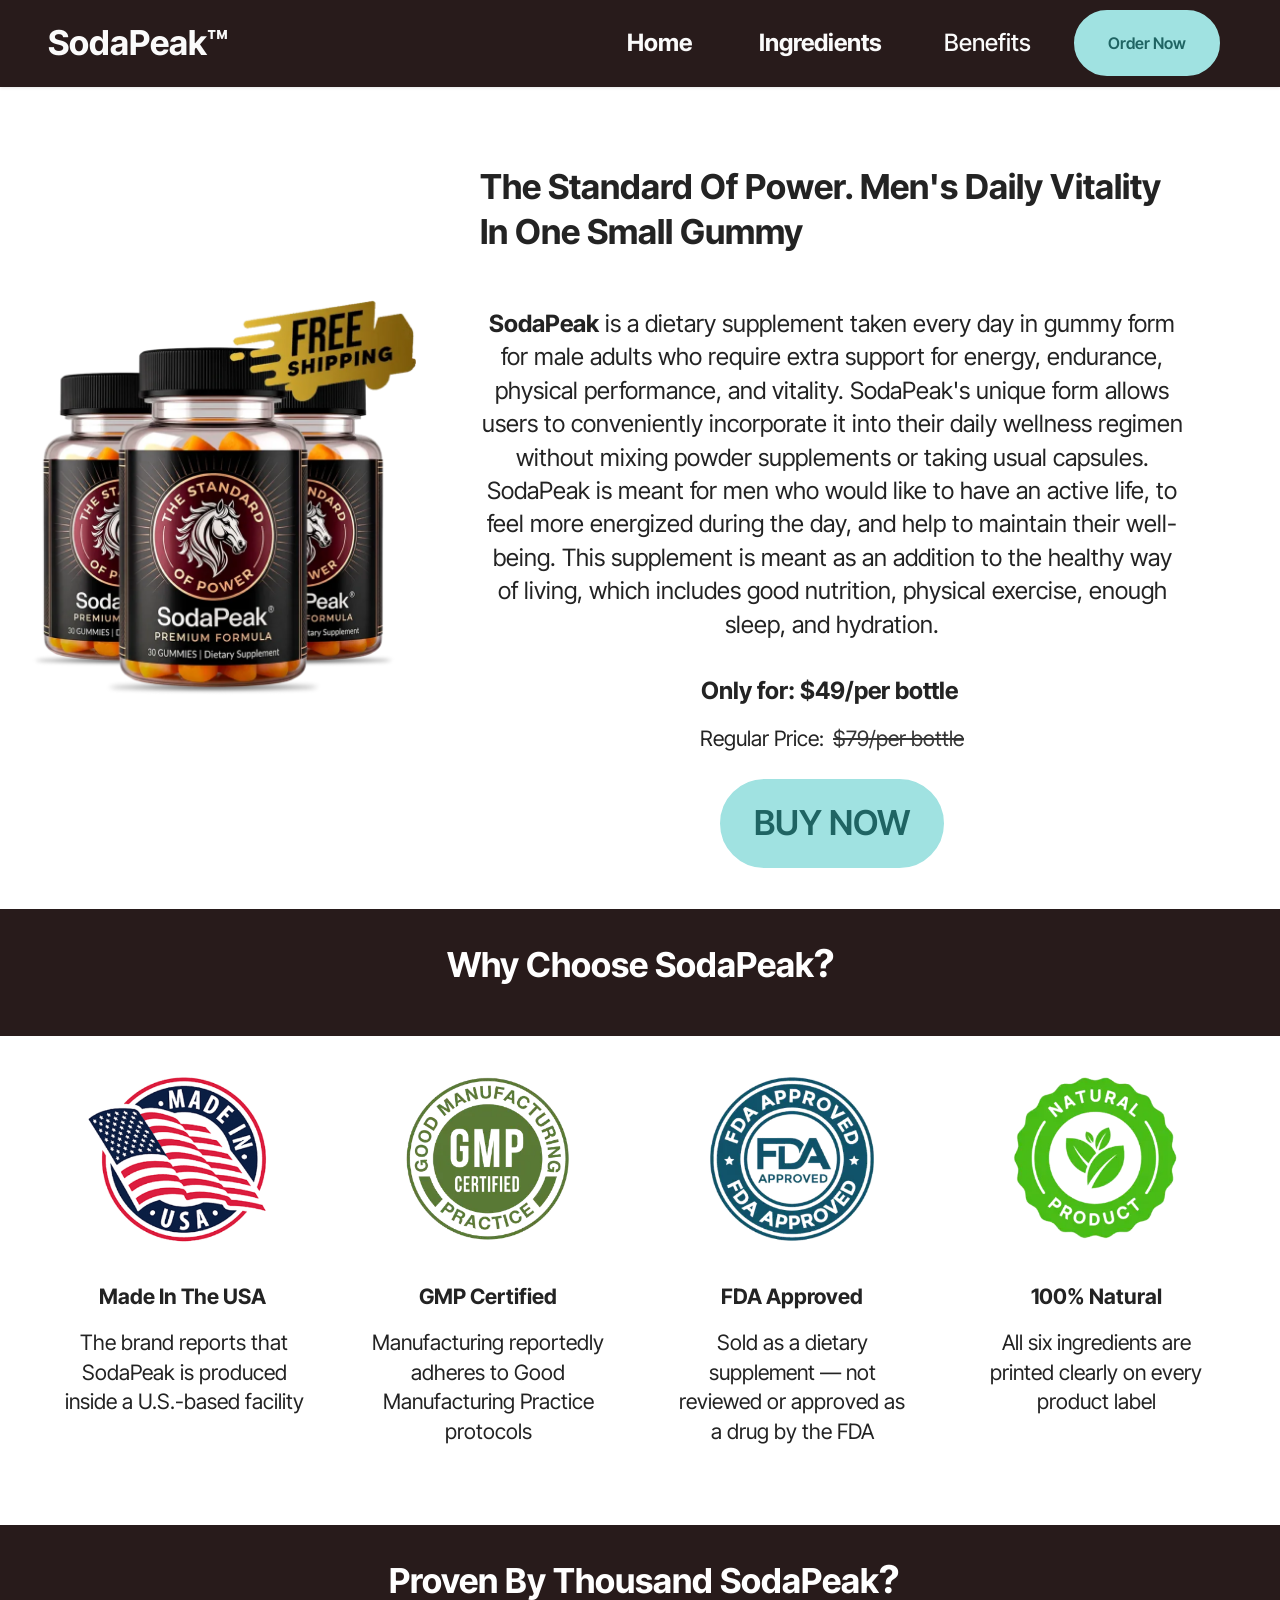
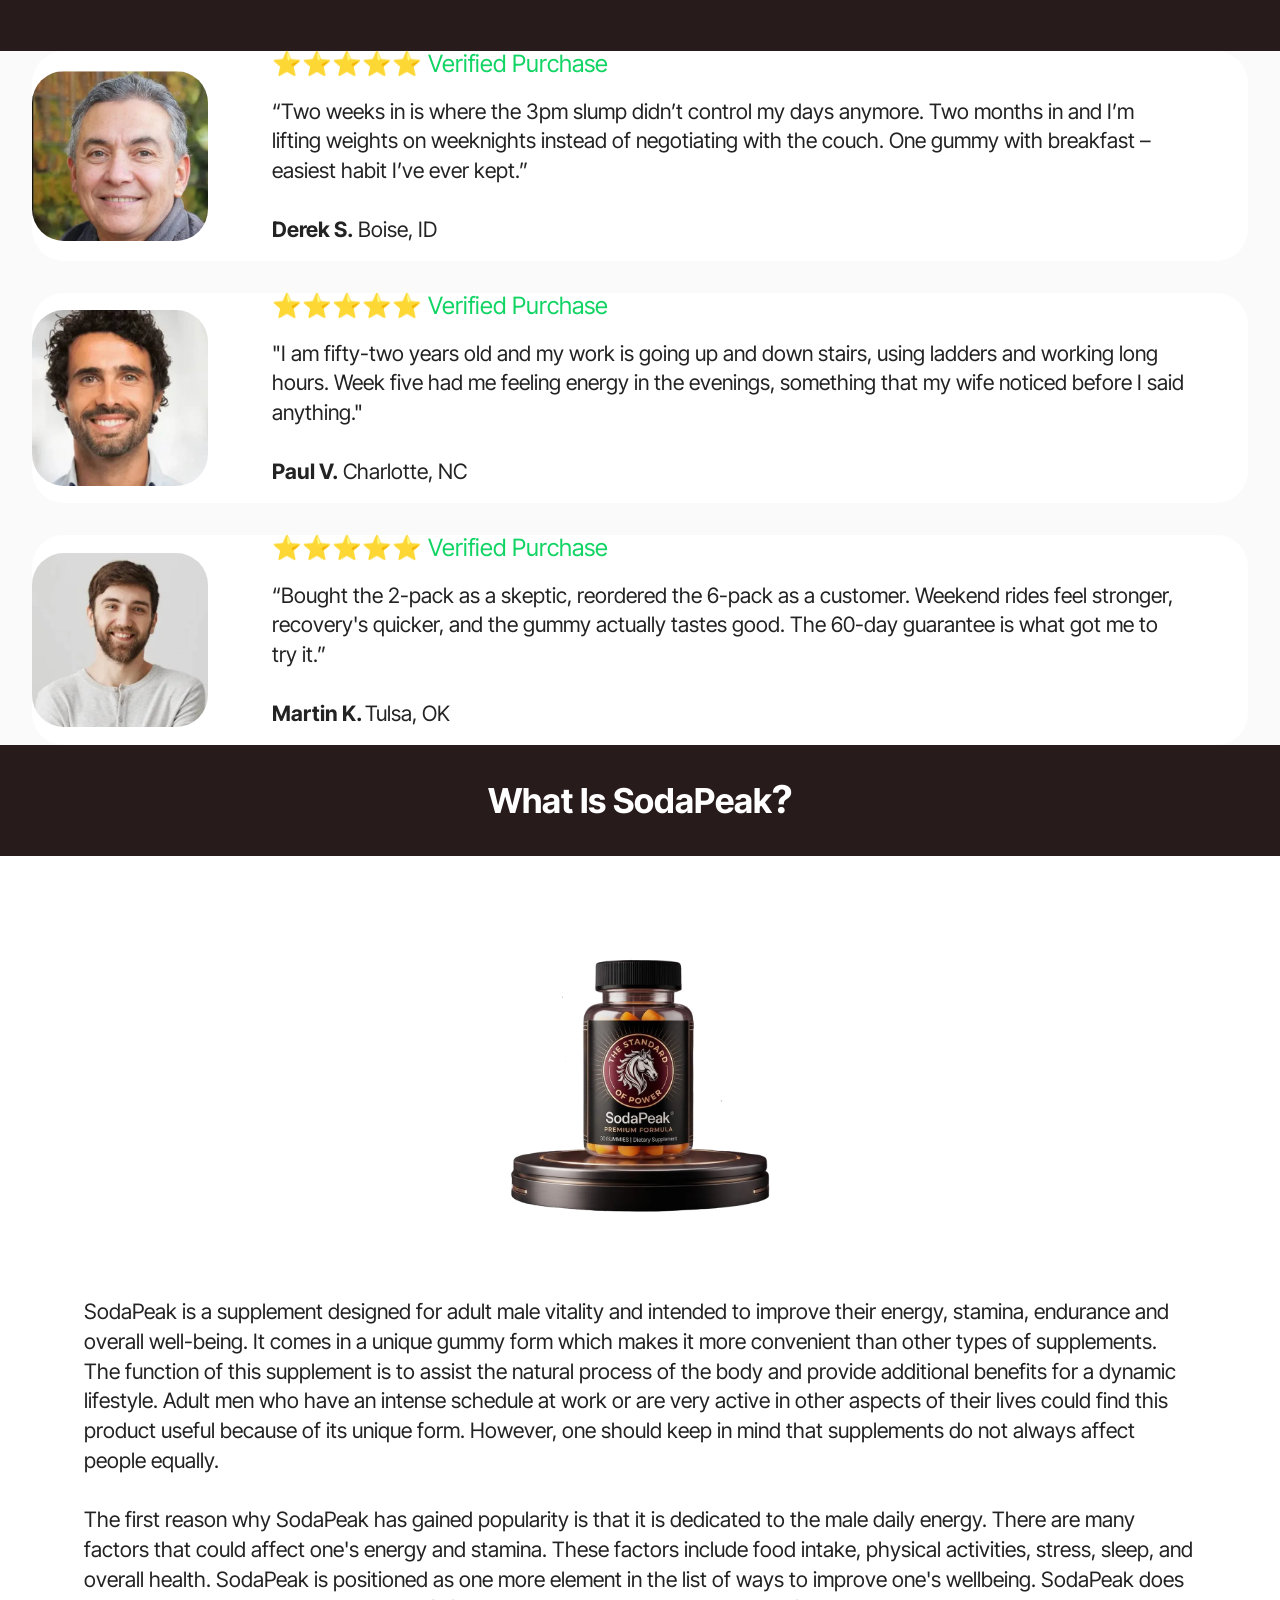
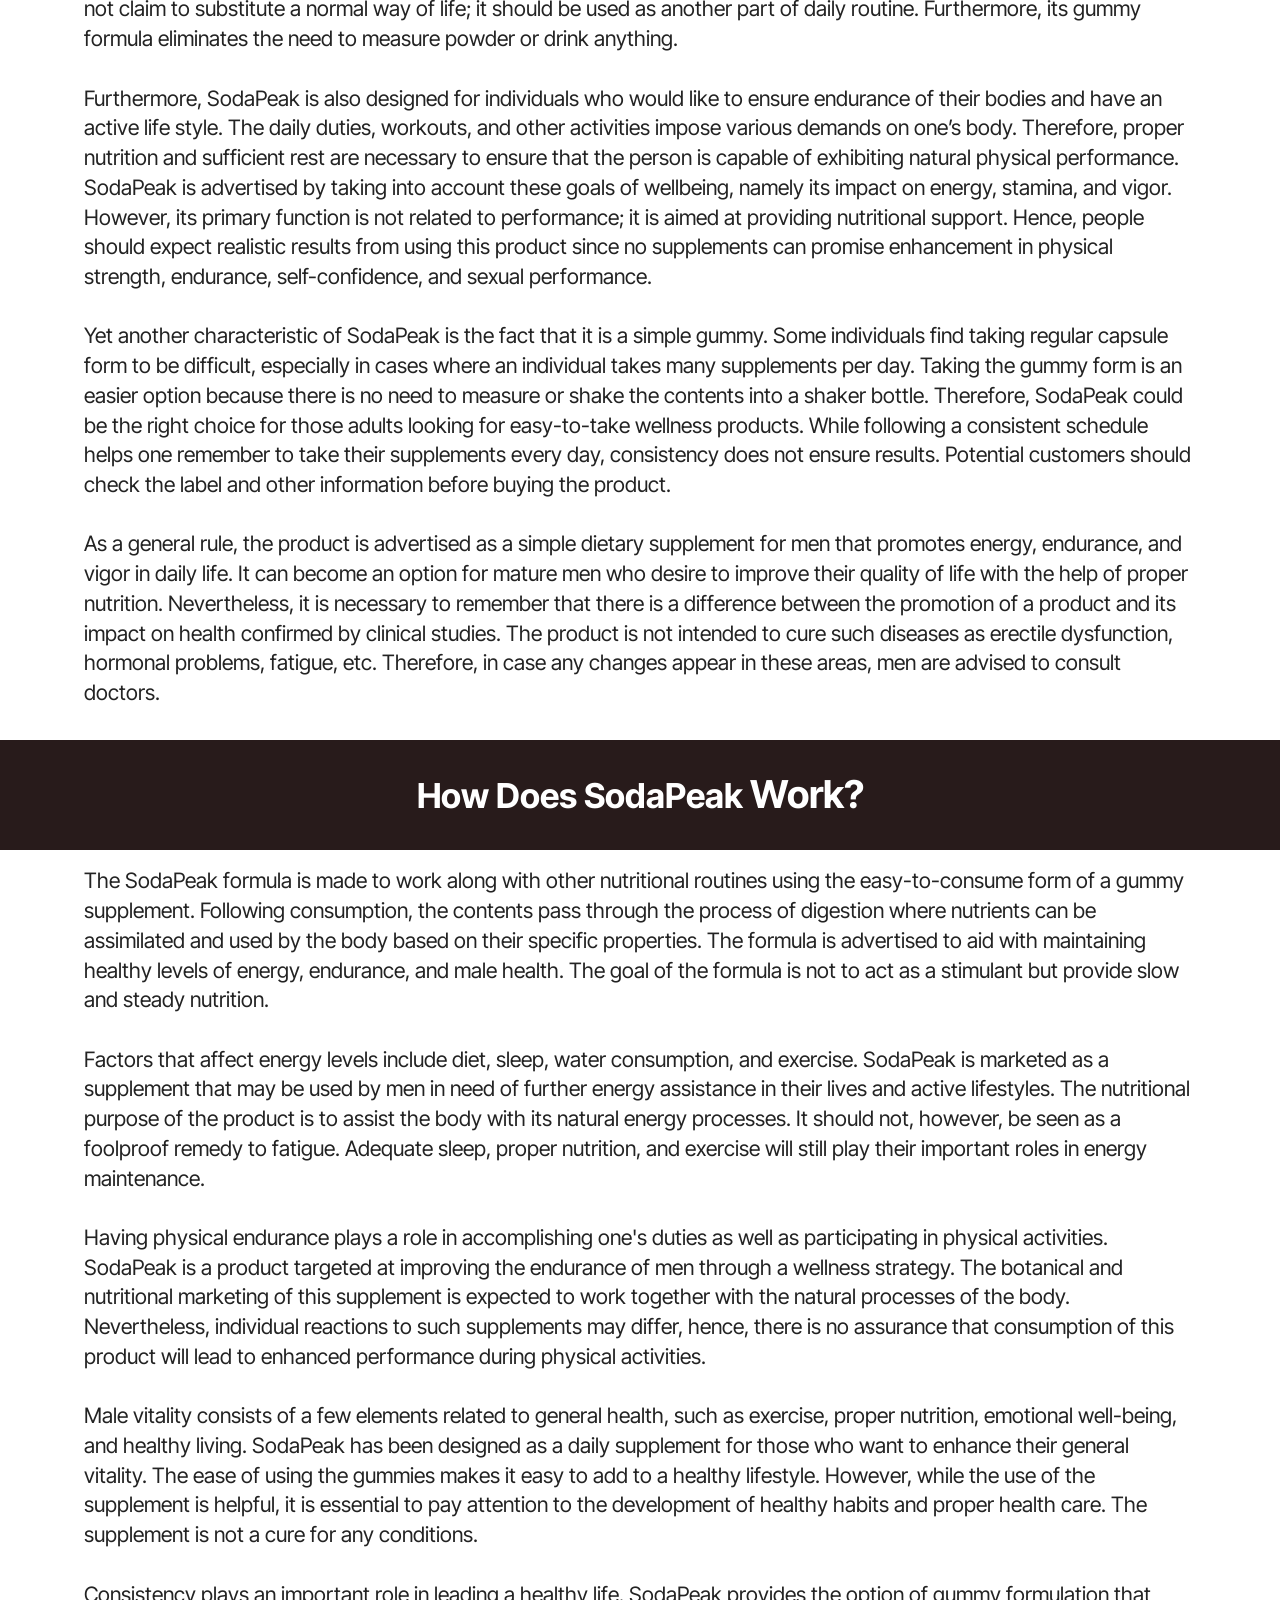
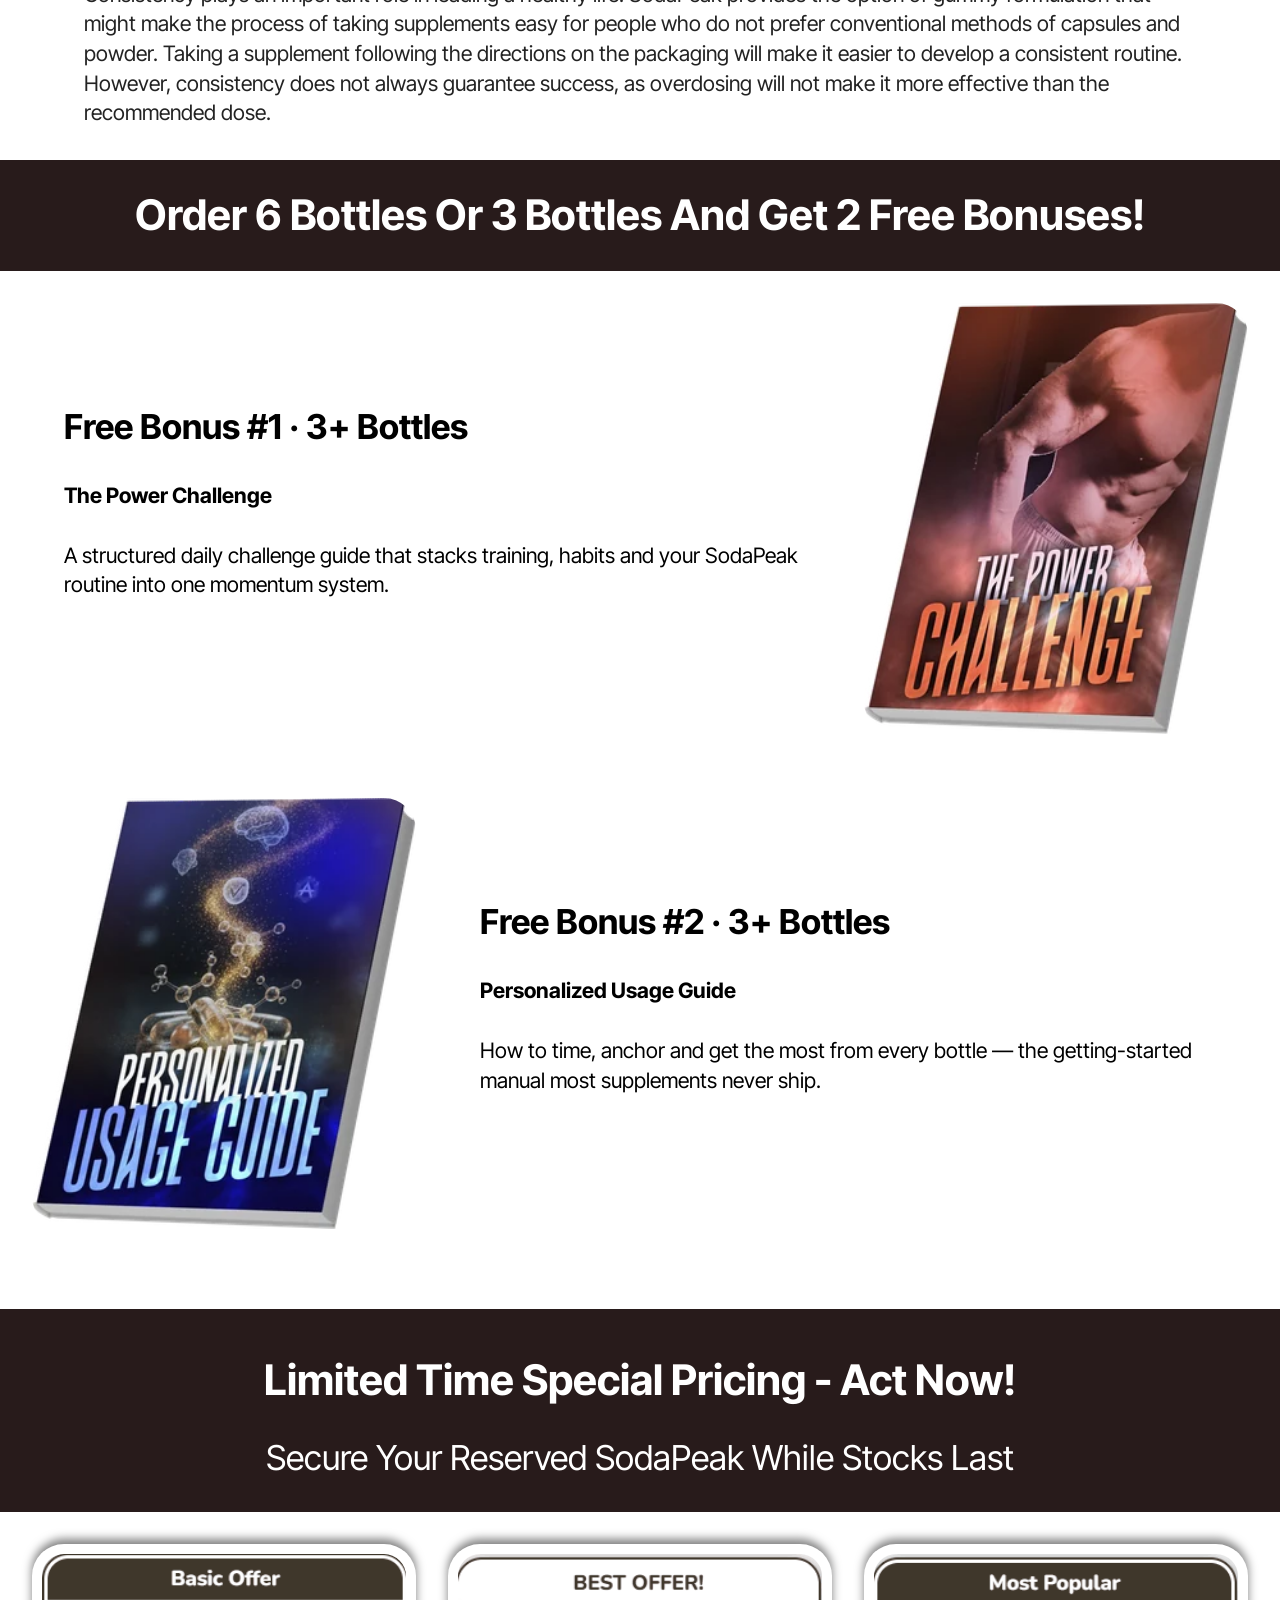
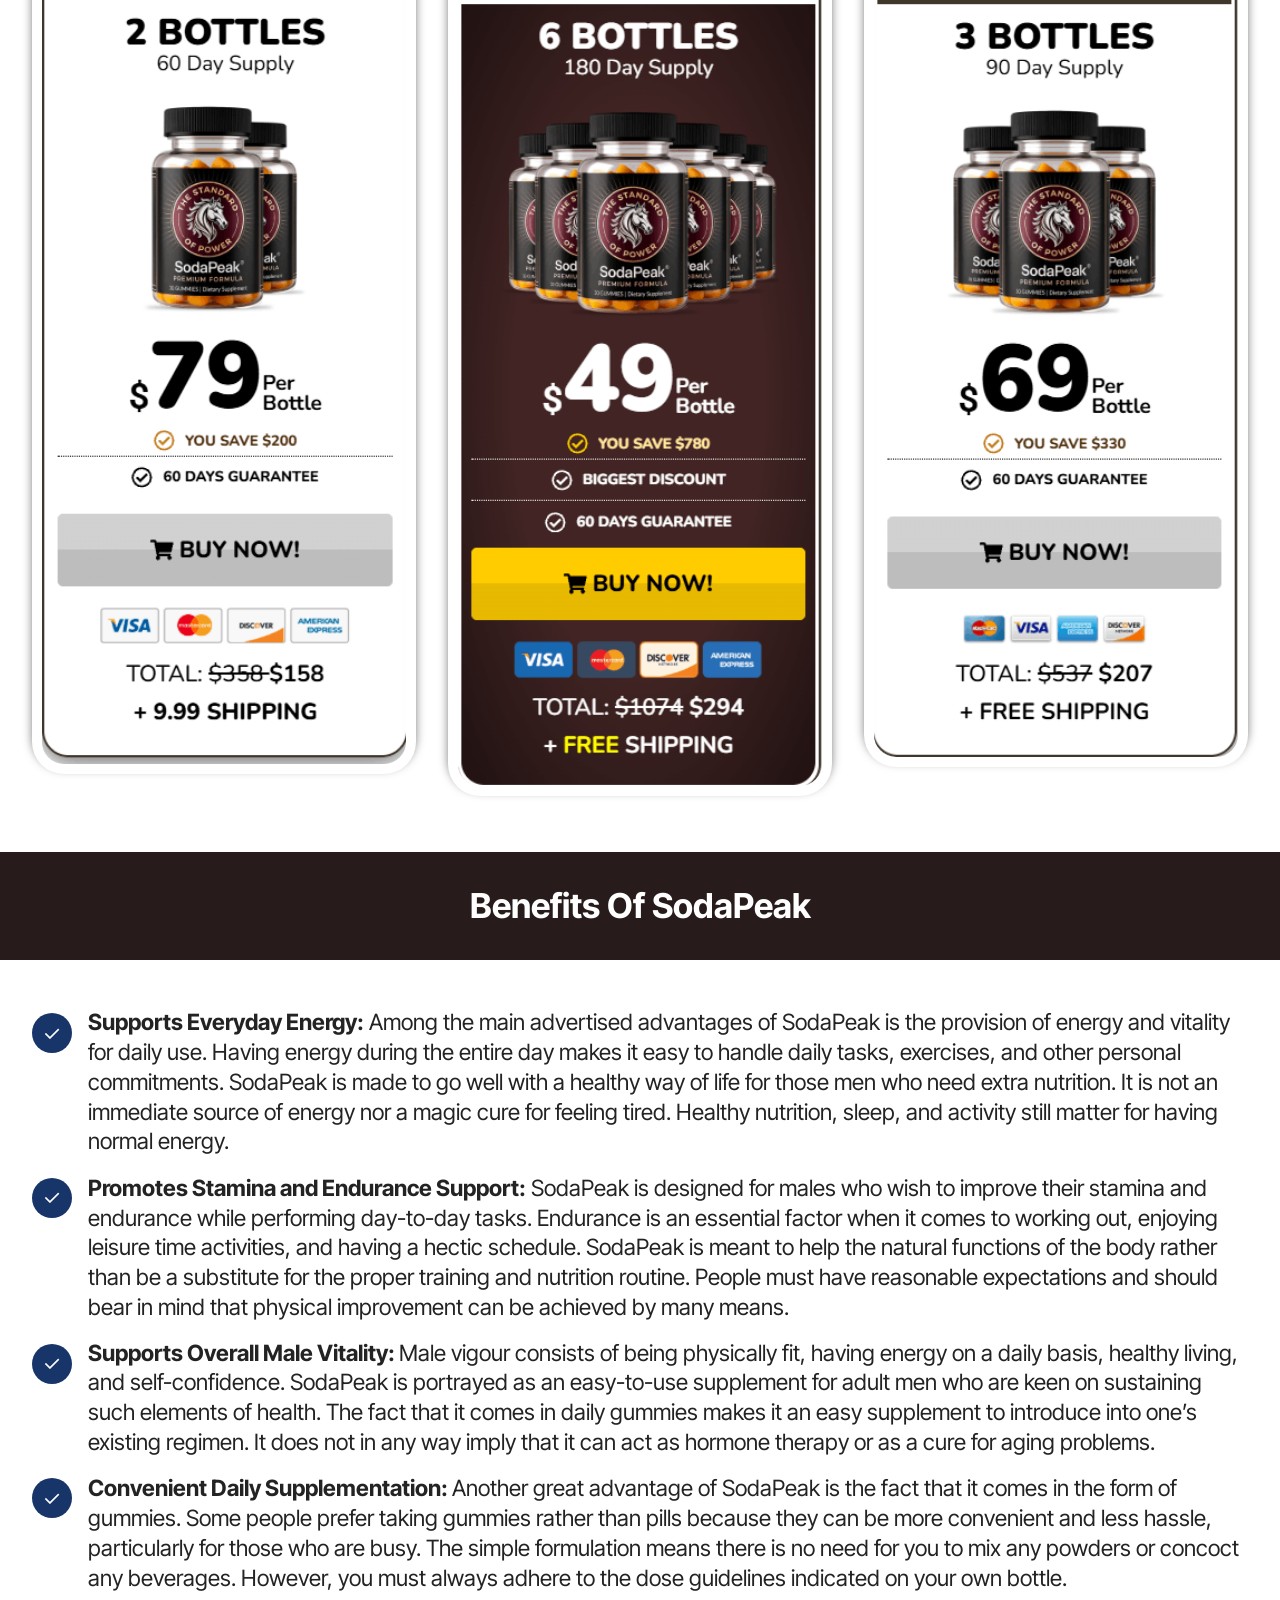
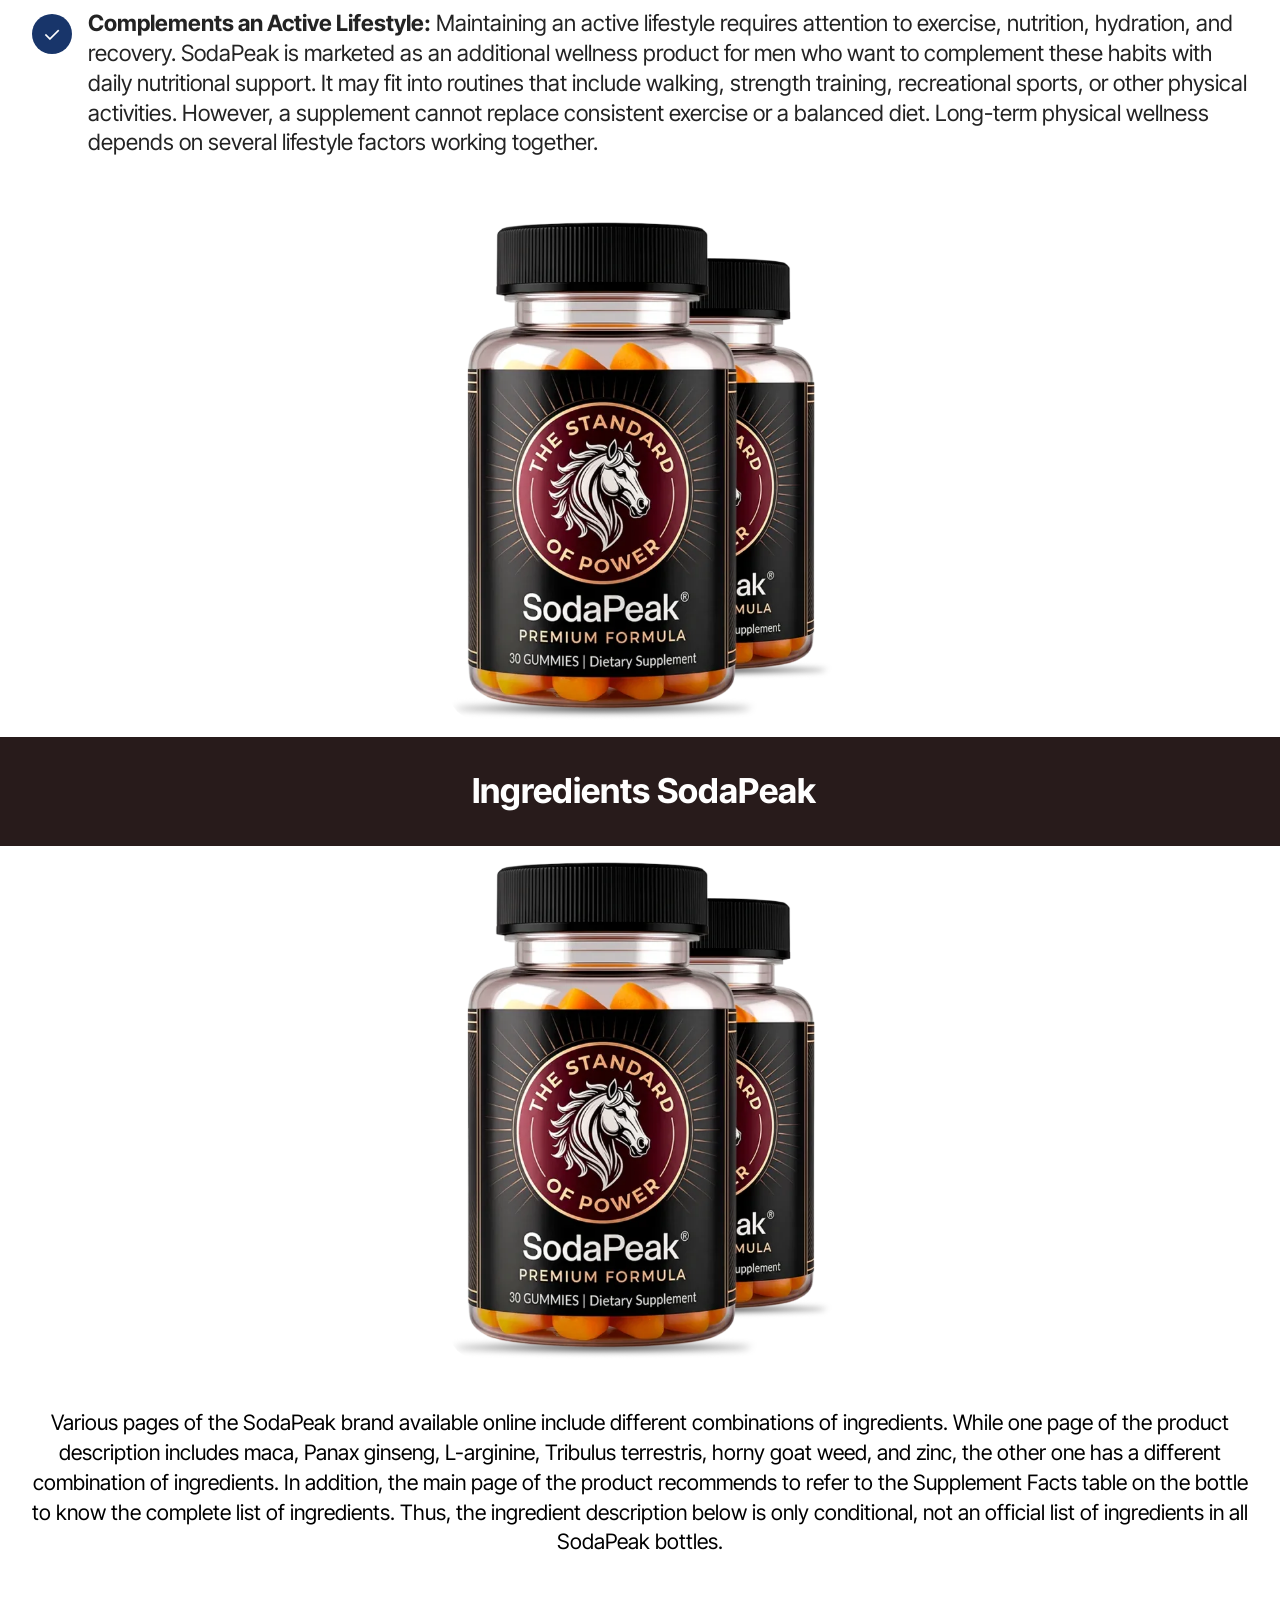
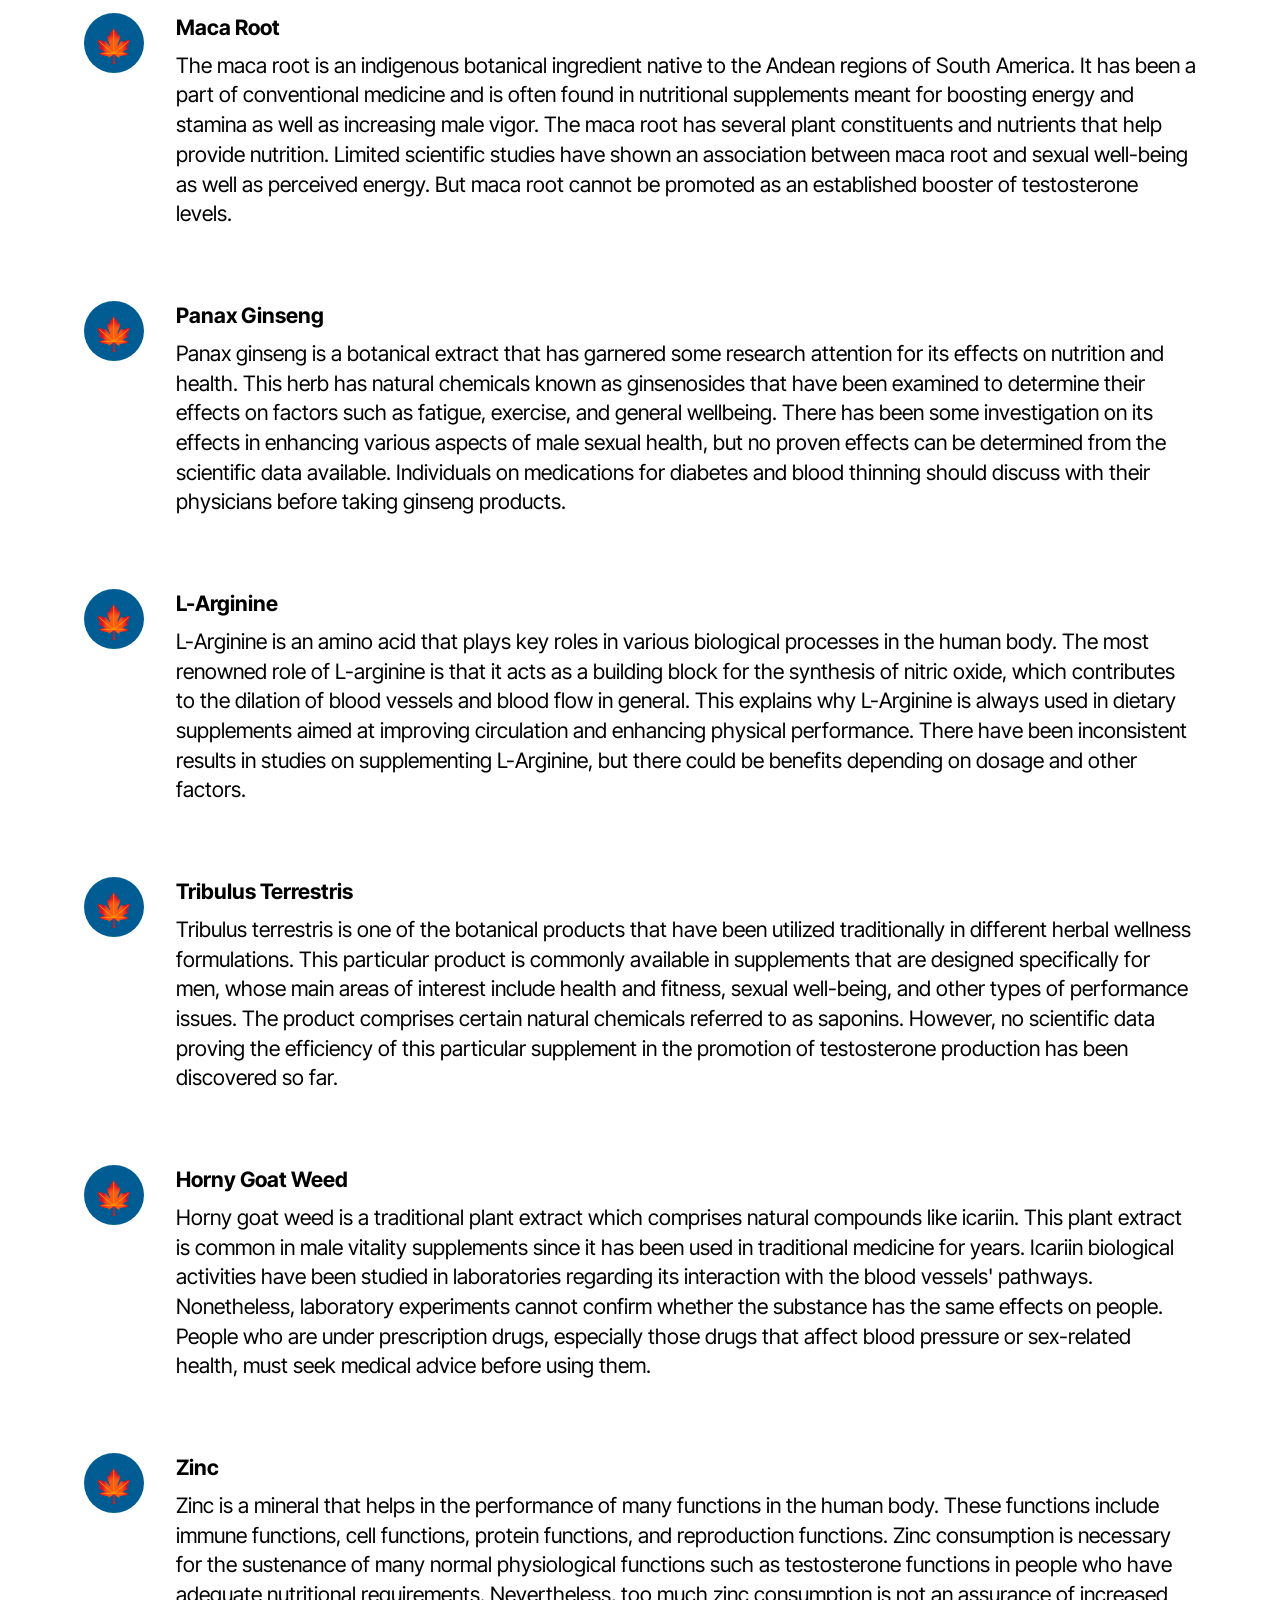
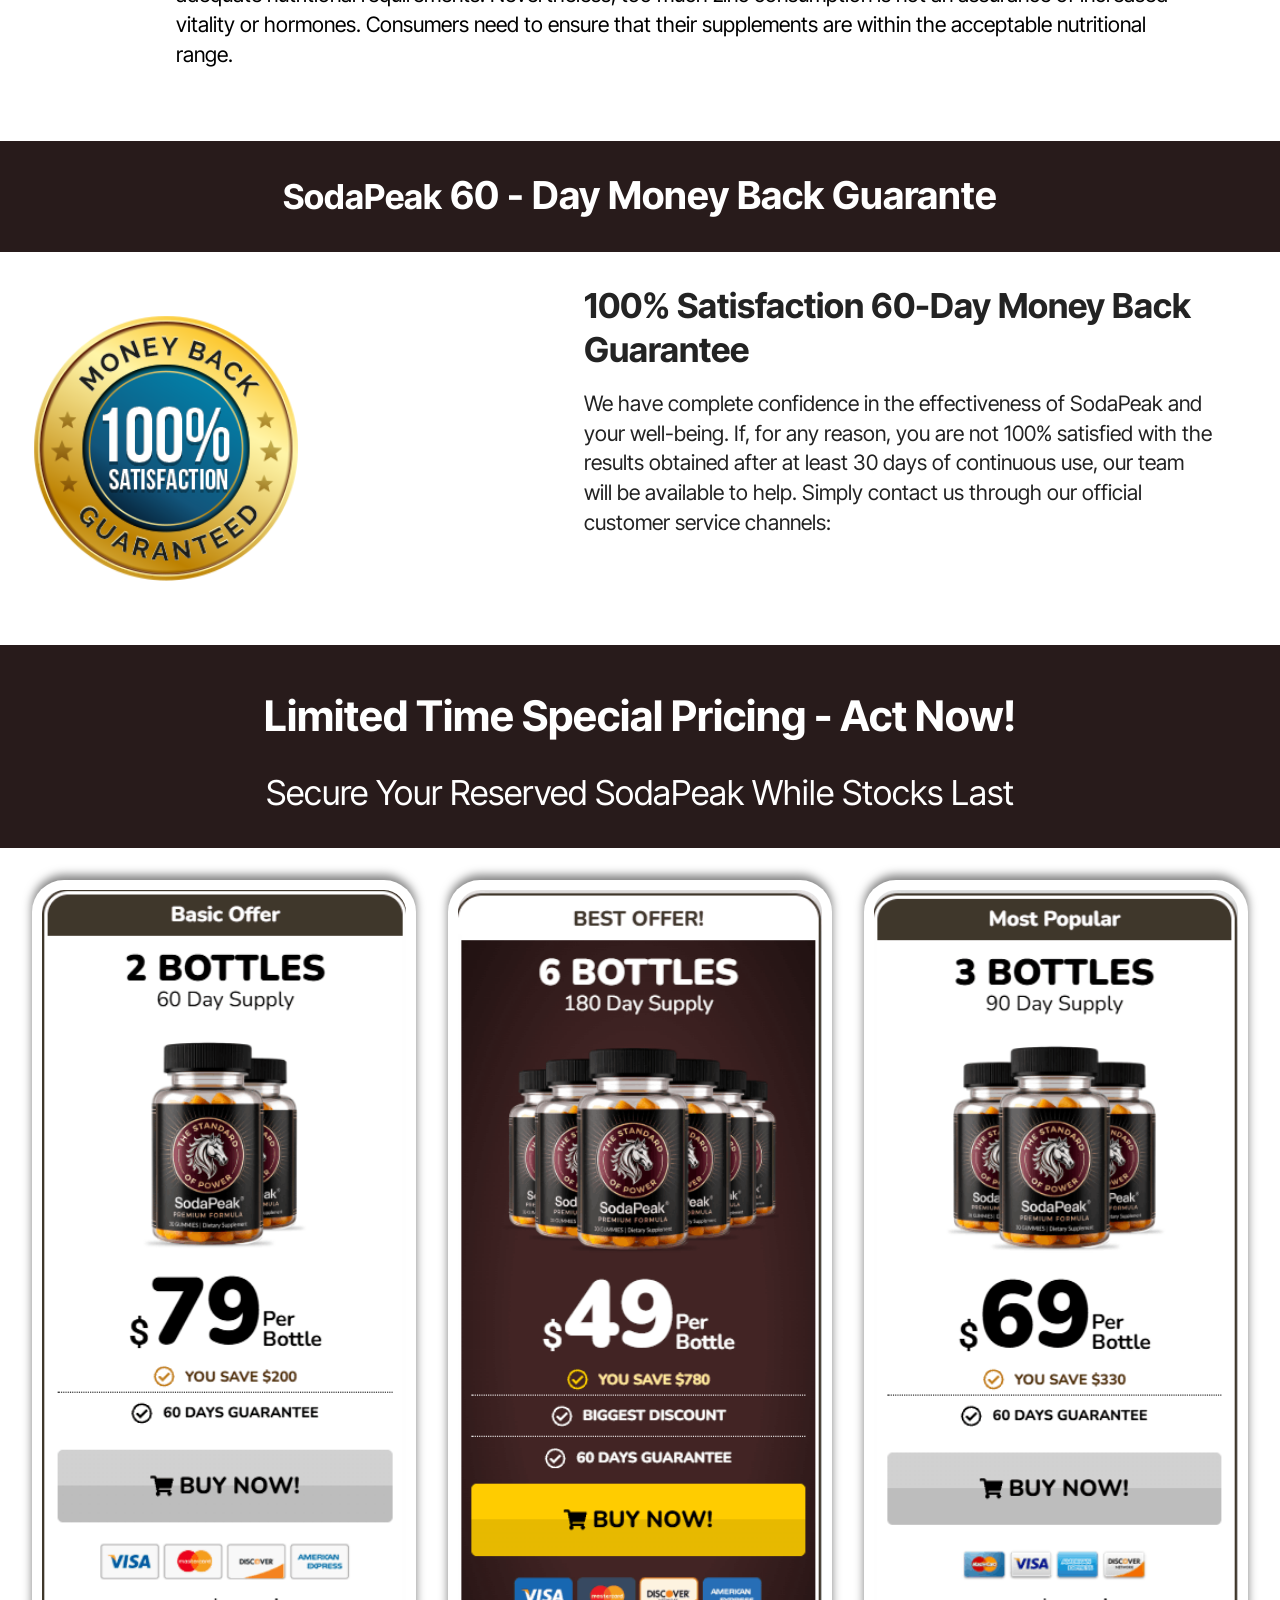
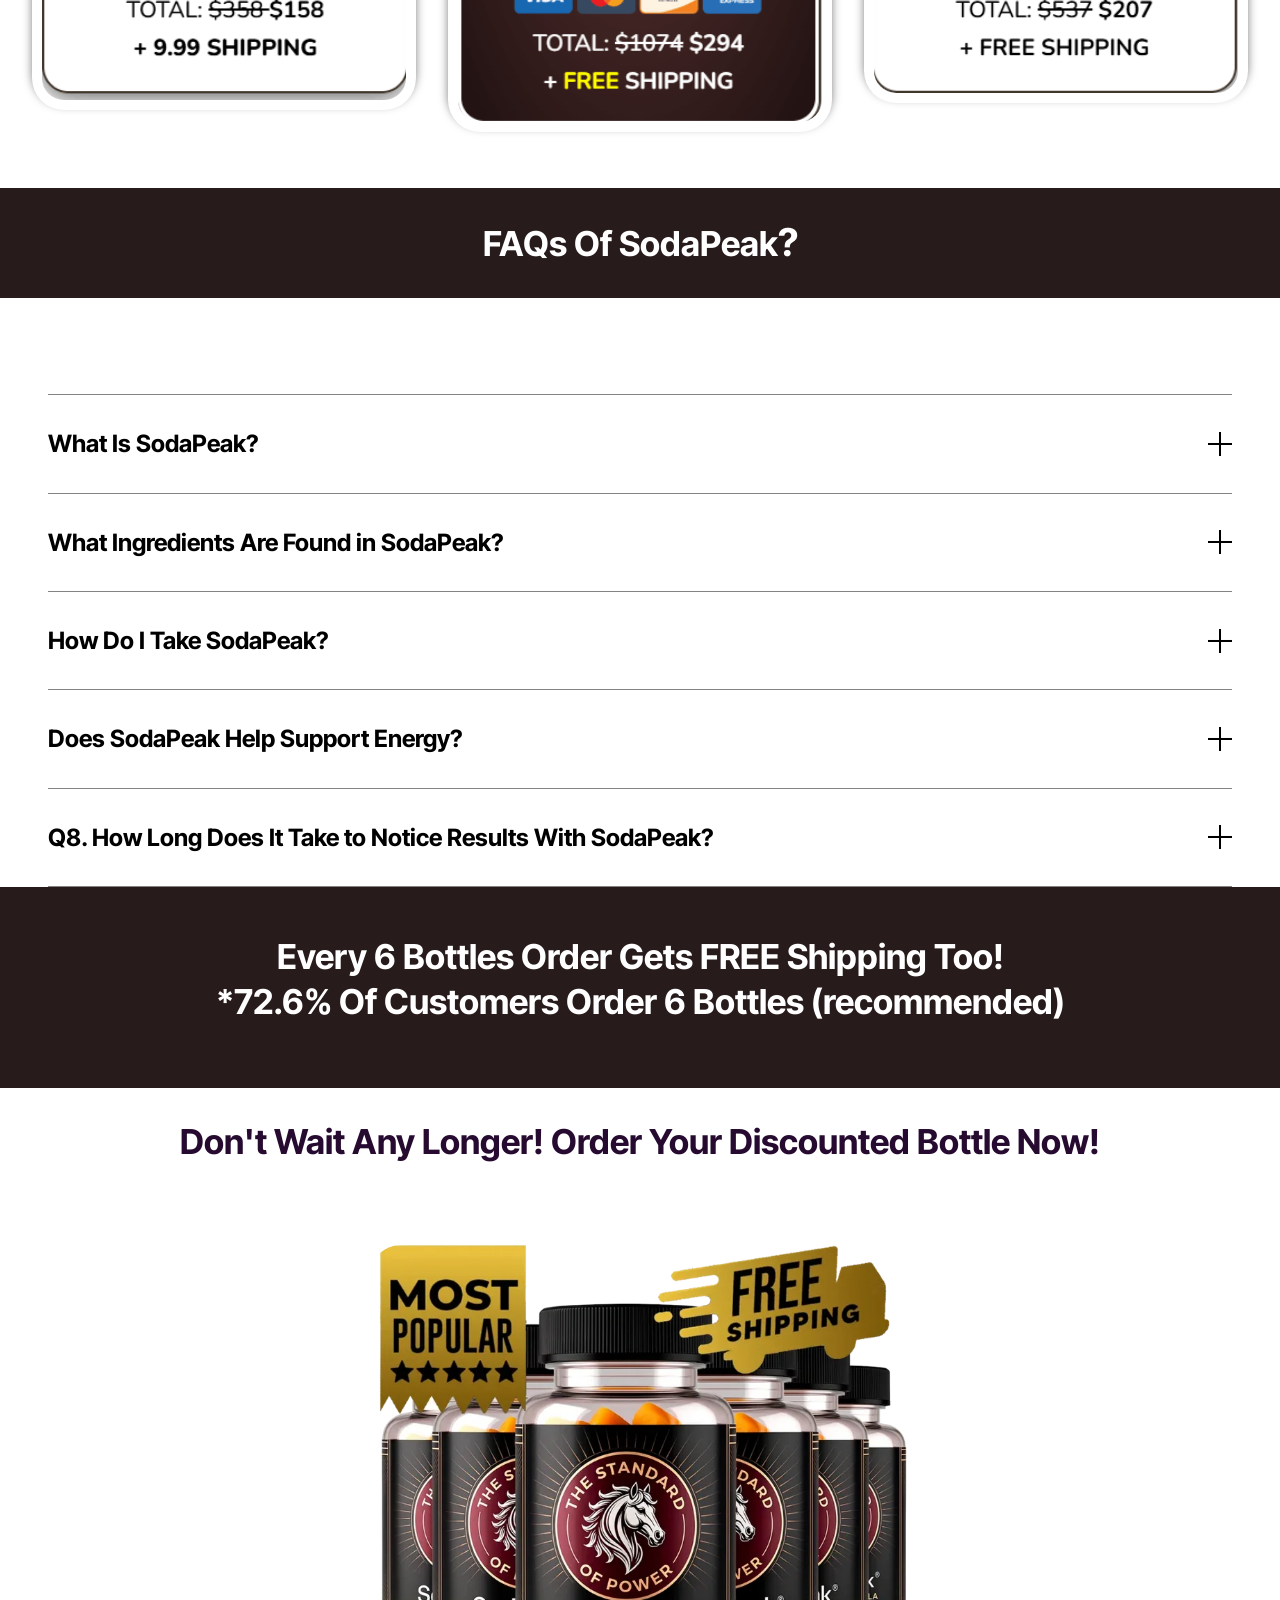
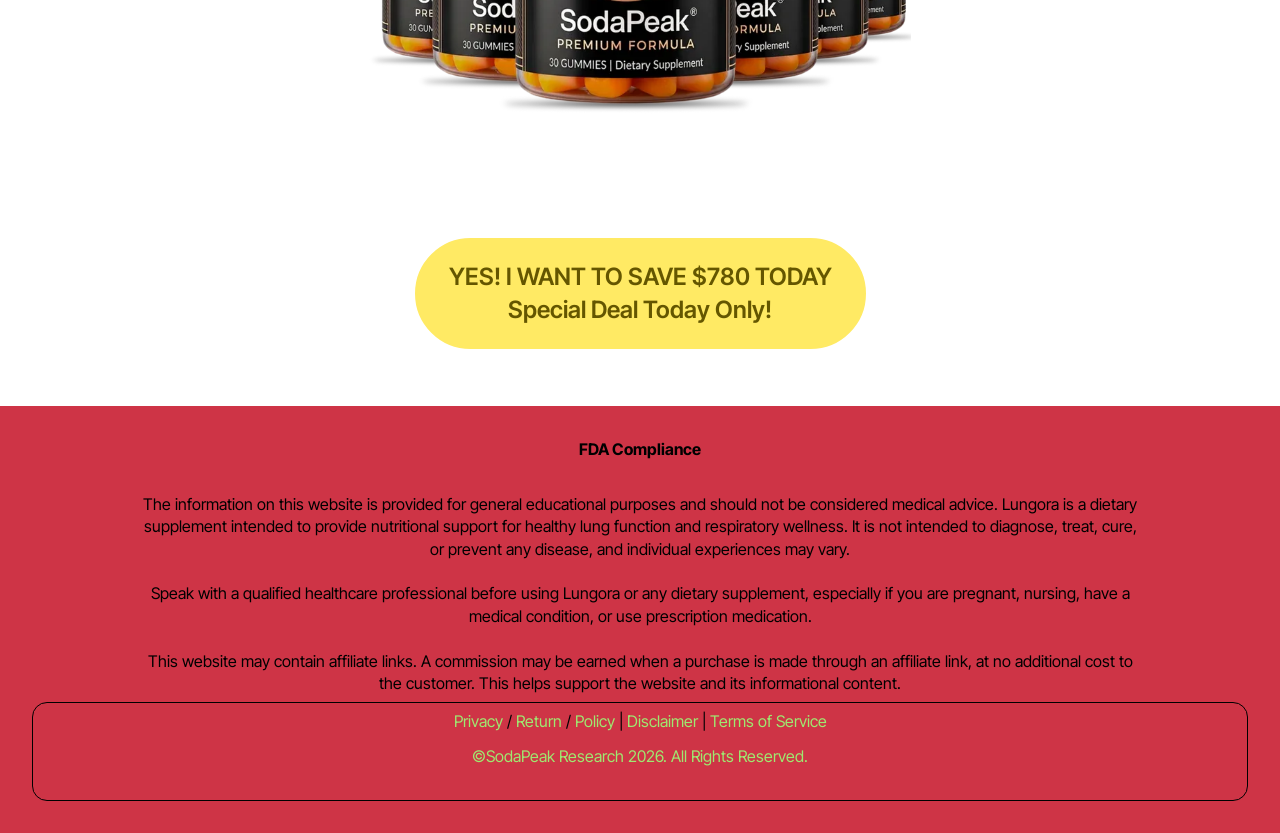
==== commit f4e882fe: "Update index.html" ====
--- a/index.html
+++ b/index.html
@@ -26,7 +26,8 @@
   <link rel="preload" href="https://fonts.googleapis.com/css?family=Inter+Tight:100,200,300,400,500,600,700,800,900,100i,200i,300i,400i,500i,600i,700i,800i,900i&display=swap" as="style" onload="this.onload=null;this.rel='stylesheet'">
   <noscript><link rel="stylesheet" href="https://fonts.googleapis.com/css?family=Inter+Tight:100,200,300,400,500,600,700,800,900,100i,200i,300i,400i,500i,600i,700i,800i,900i&display=swap"></noscript>
   <link rel="preload" as="style" href="assets/mobirise/css/mbr-additional.css?v=y7Gh3k"><link rel="stylesheet" href="assets/mobirise/css/mbr-additional.css?v=y7Gh3k" type="text/css">
-
+<meta name="google-site-verification" content="ojwFFrobrEAdesm8oLR1VNvsSXICQItrODOj1nC4V70" />
+	<meta name="msvalidate.01" content="BFED78960371397816FDB9212DADB8CB" />
   
   
   <meta name="keywords" content="prosta defend, prostadefend, prosta defend supplement, prosta defend pills">
@@ -1033,8 +1034,8 @@
             </div>
         </div>
     </div>
-</section><section class="display-7" style="padding: 0;align-items: center;justify-content: center;flex-wrap: wrap;    align-content: center;display: flex;position: relative;height: 4rem;"><a href="https://mobiri.se/5131435" style="flex: 1 1;height: 4rem;position: absolute;width: 100%;z-index: 1;"><img alt="" style="height: 4rem;" src="[data-uri]"></a><p style="margin: 0;text-align: center;" class="display-7">&#8204;</p><a style="z-index:1" href="https://mobirise.com/html-builder.html">HTML Website Generator</a></section><script src="assets/bootstrap/js/bootstrap.bundle.min.js"></script>  <script src="assets/smoothscroll/smooth-scroll.js"></script>  <script src="assets/ytplayer/index.js"></script>  <script src="assets/dropdown/js/navbar-dropdown.js"></script>  <script src="assets/mbr-switch-arrow/mbr-switch-arrow.js"></script>  <script src="assets/theme/js/script.js"></script>  
+<script src="assets/bootstrap/js/bootstrap.bundle.min.js"></script>  <script src="assets/smoothscroll/smooth-scroll.js"></script>  <script src="assets/ytplayer/index.js"></script>  <script src="assets/dropdown/js/navbar-dropdown.js"></script>  <script src="assets/mbr-switch-arrow/mbr-switch-arrow.js"></script>  <script src="assets/theme/js/script.js"></script>  
   
   
 </body>
-</html>+</html>
